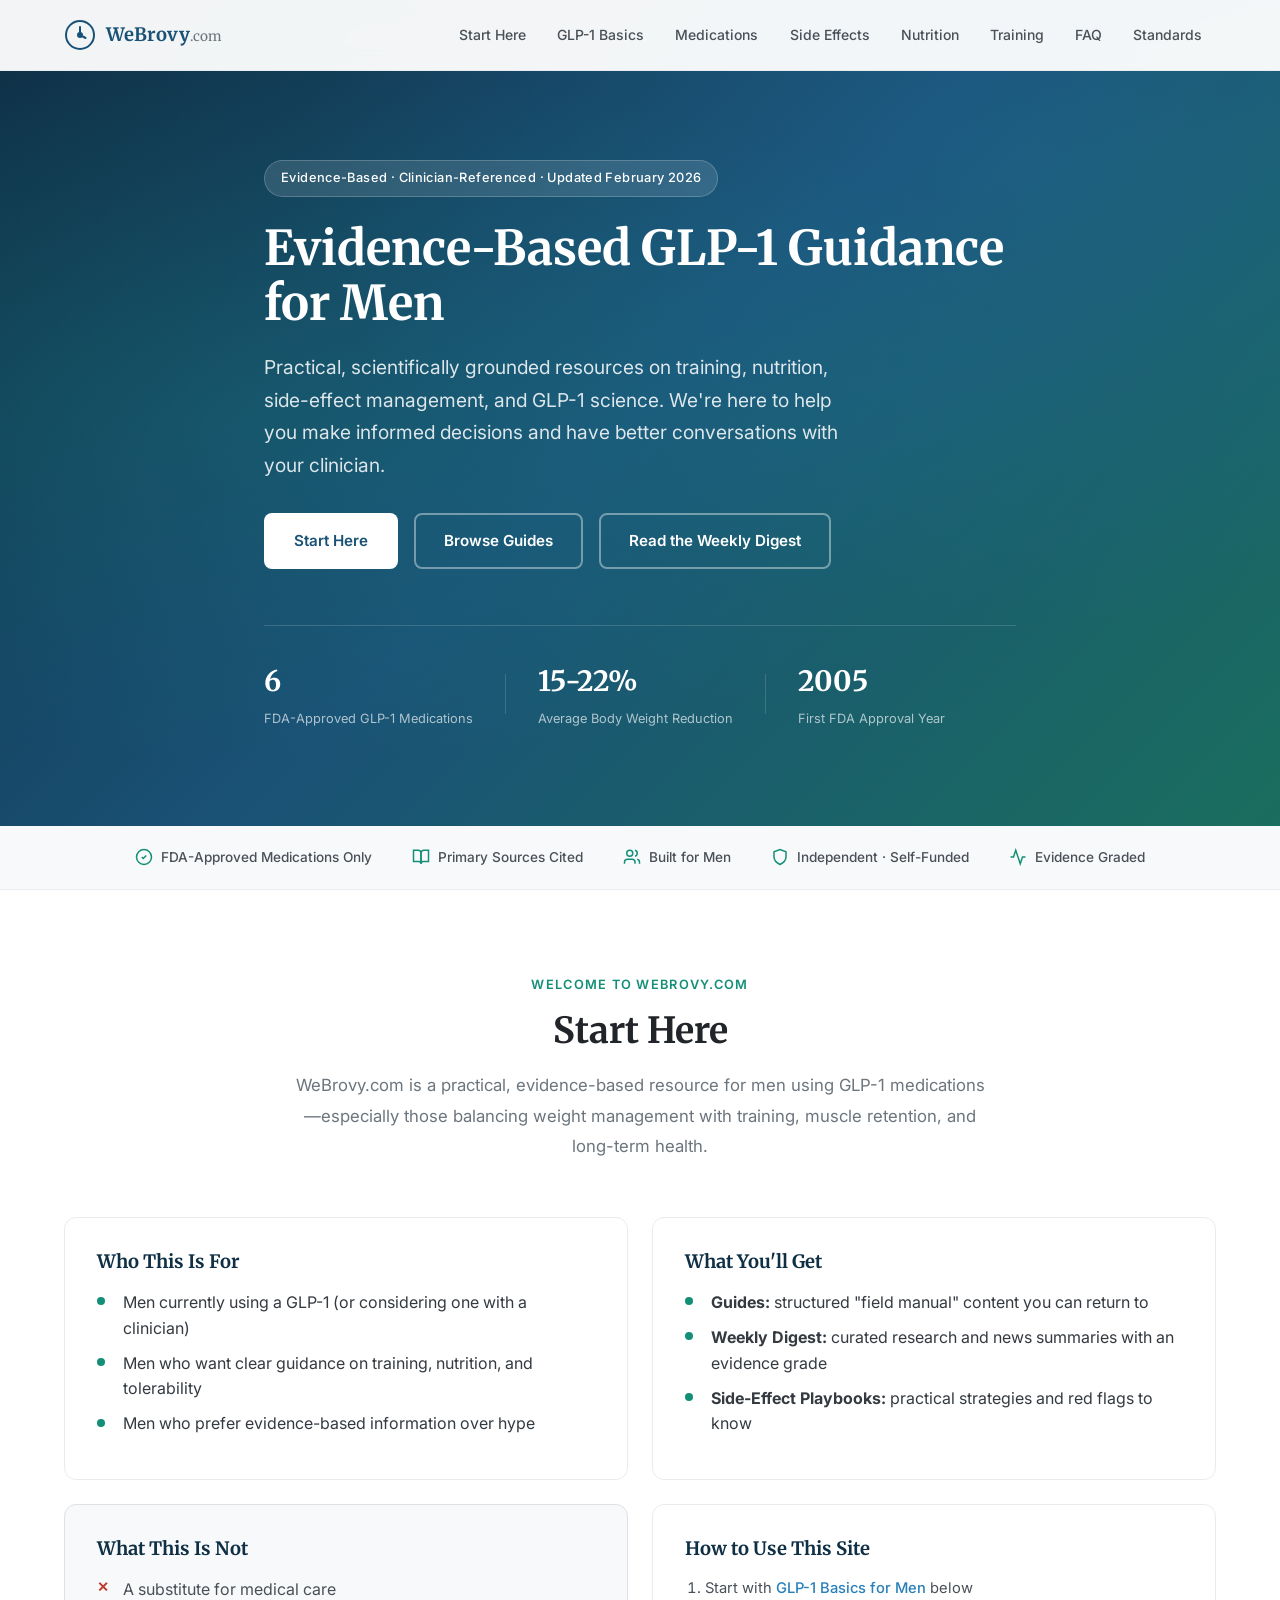
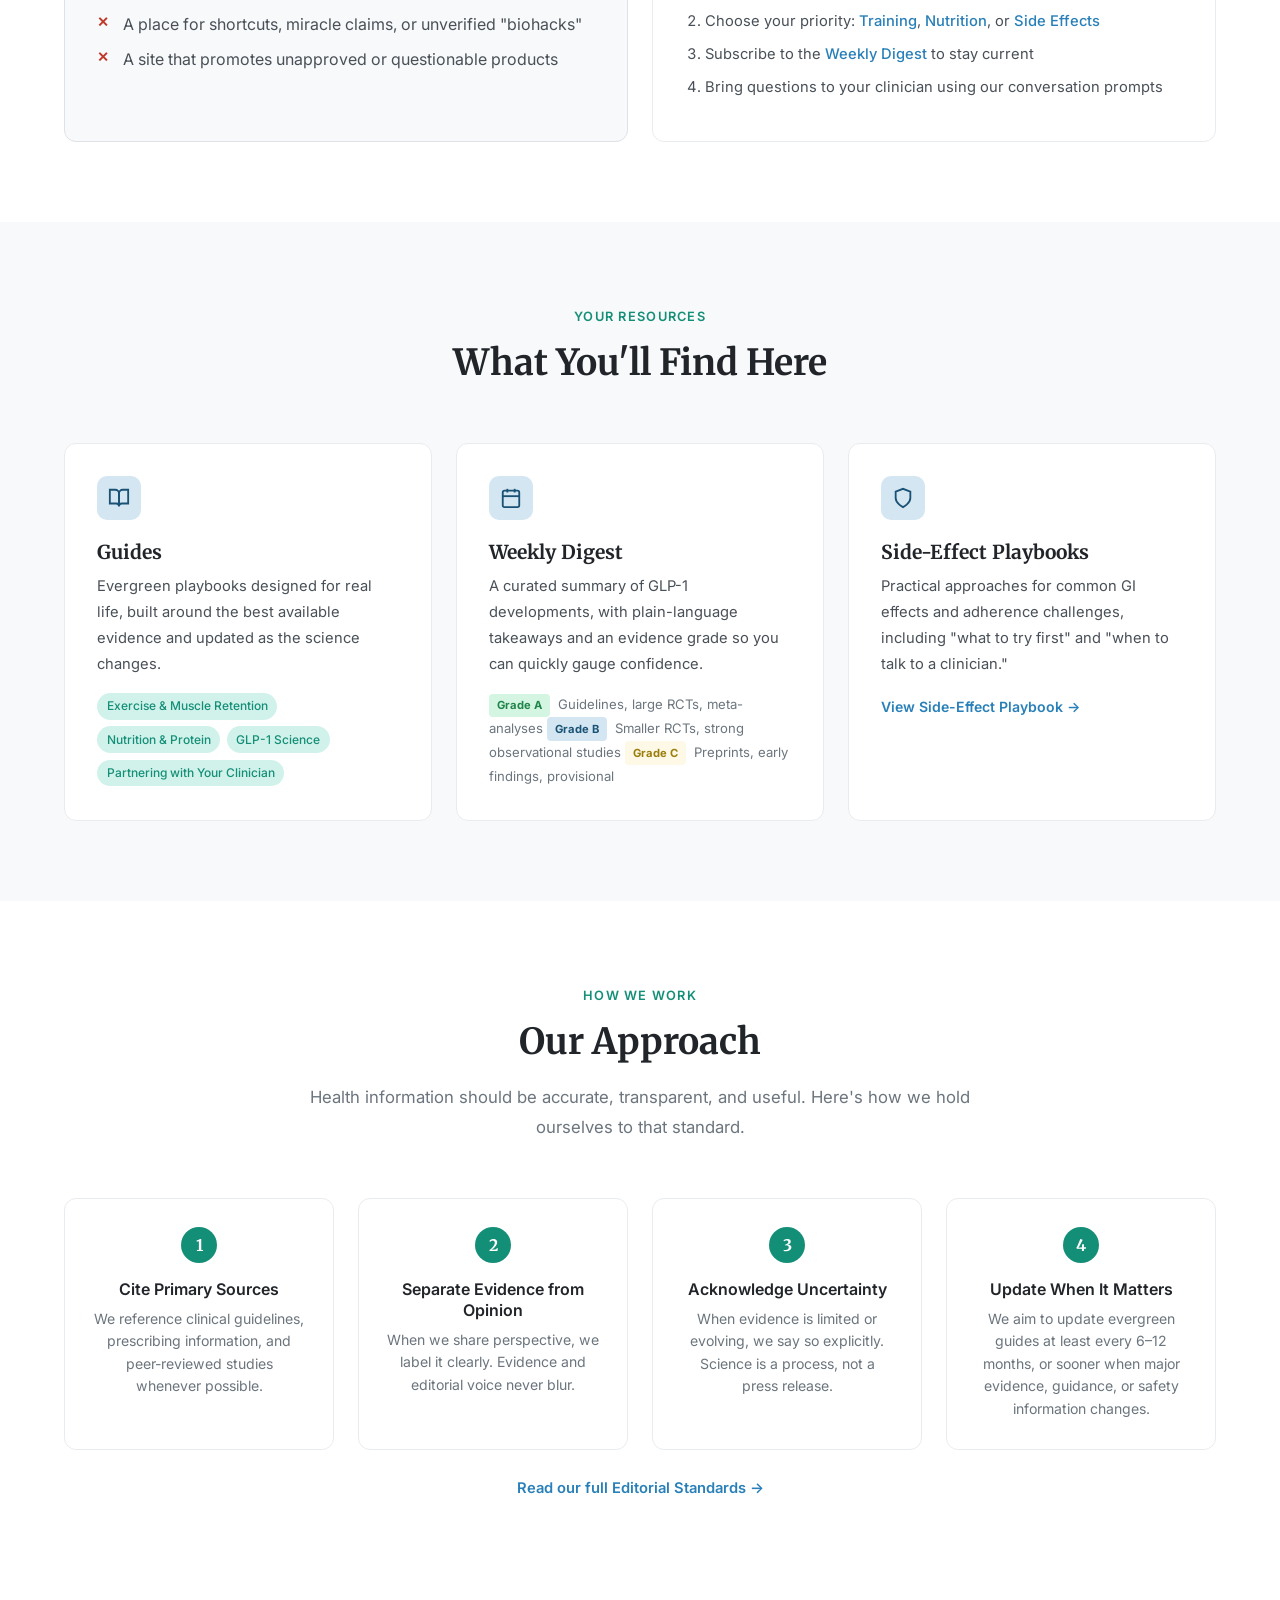
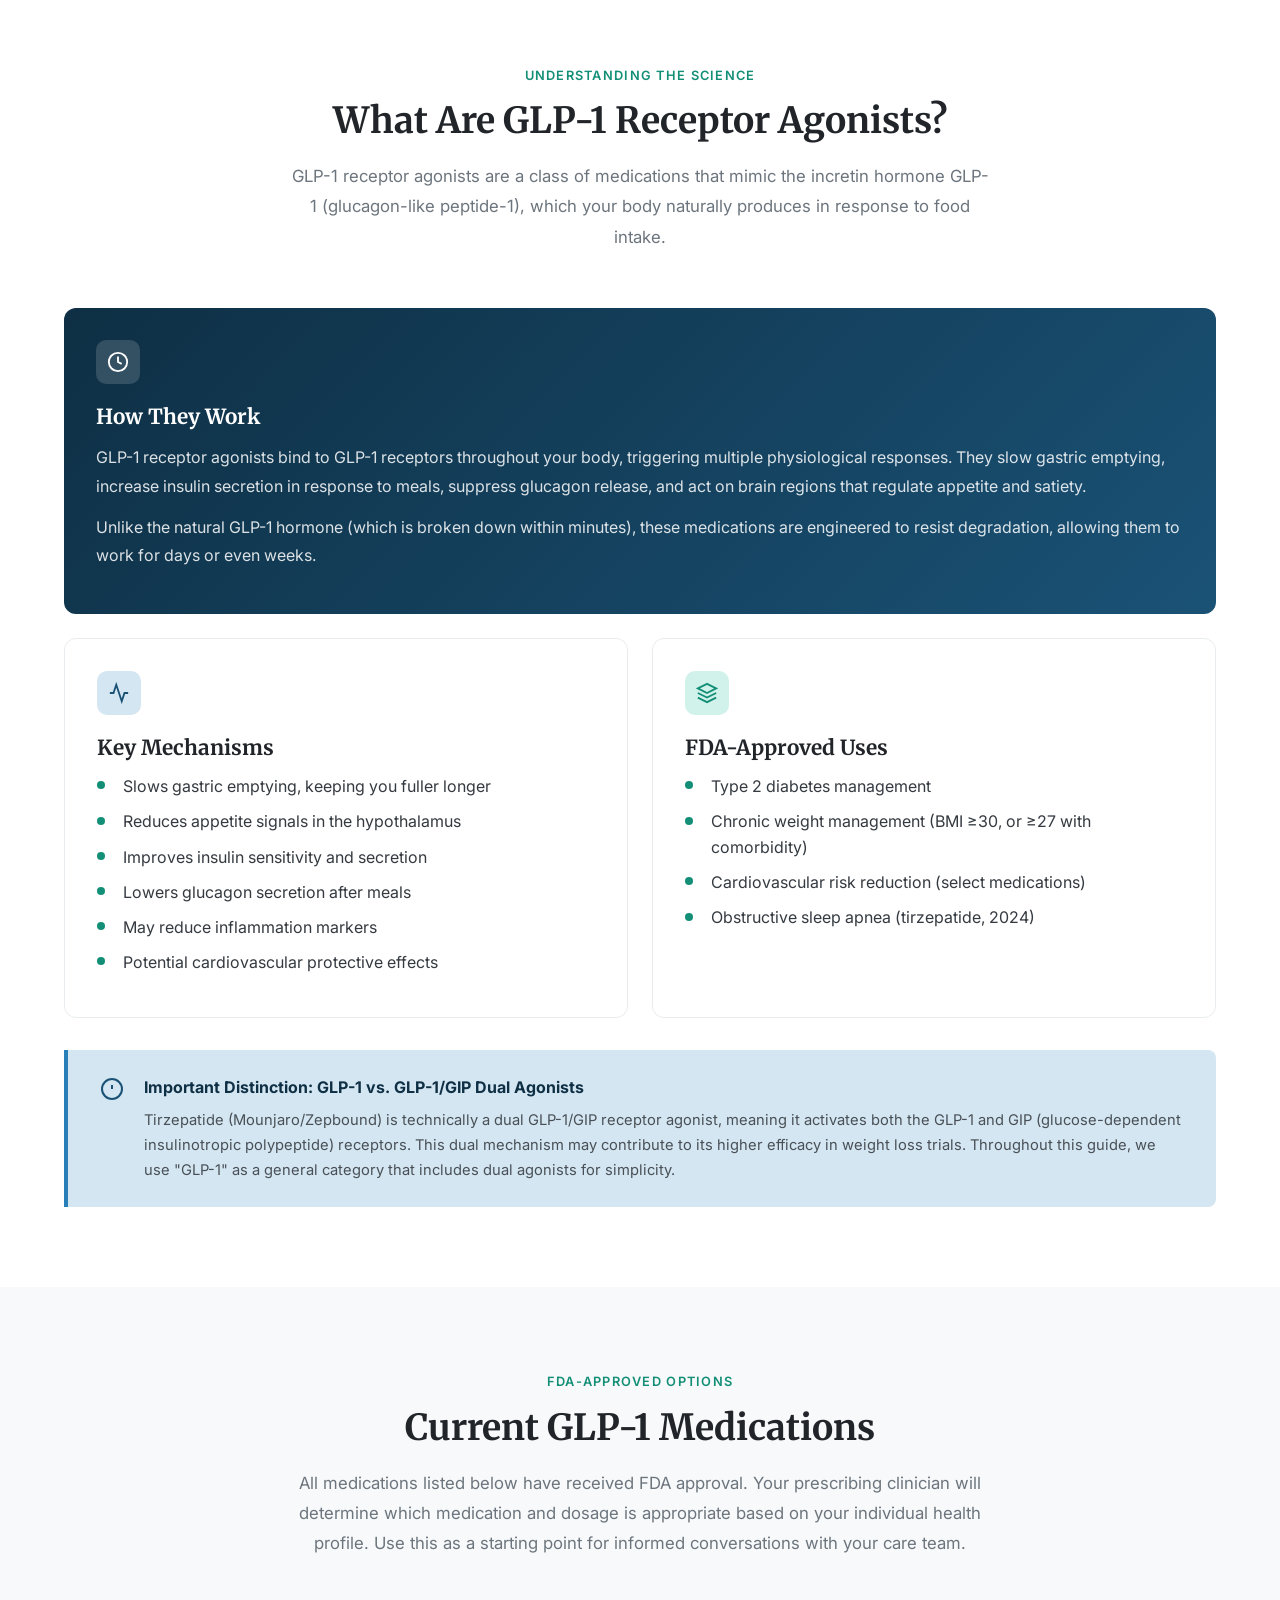
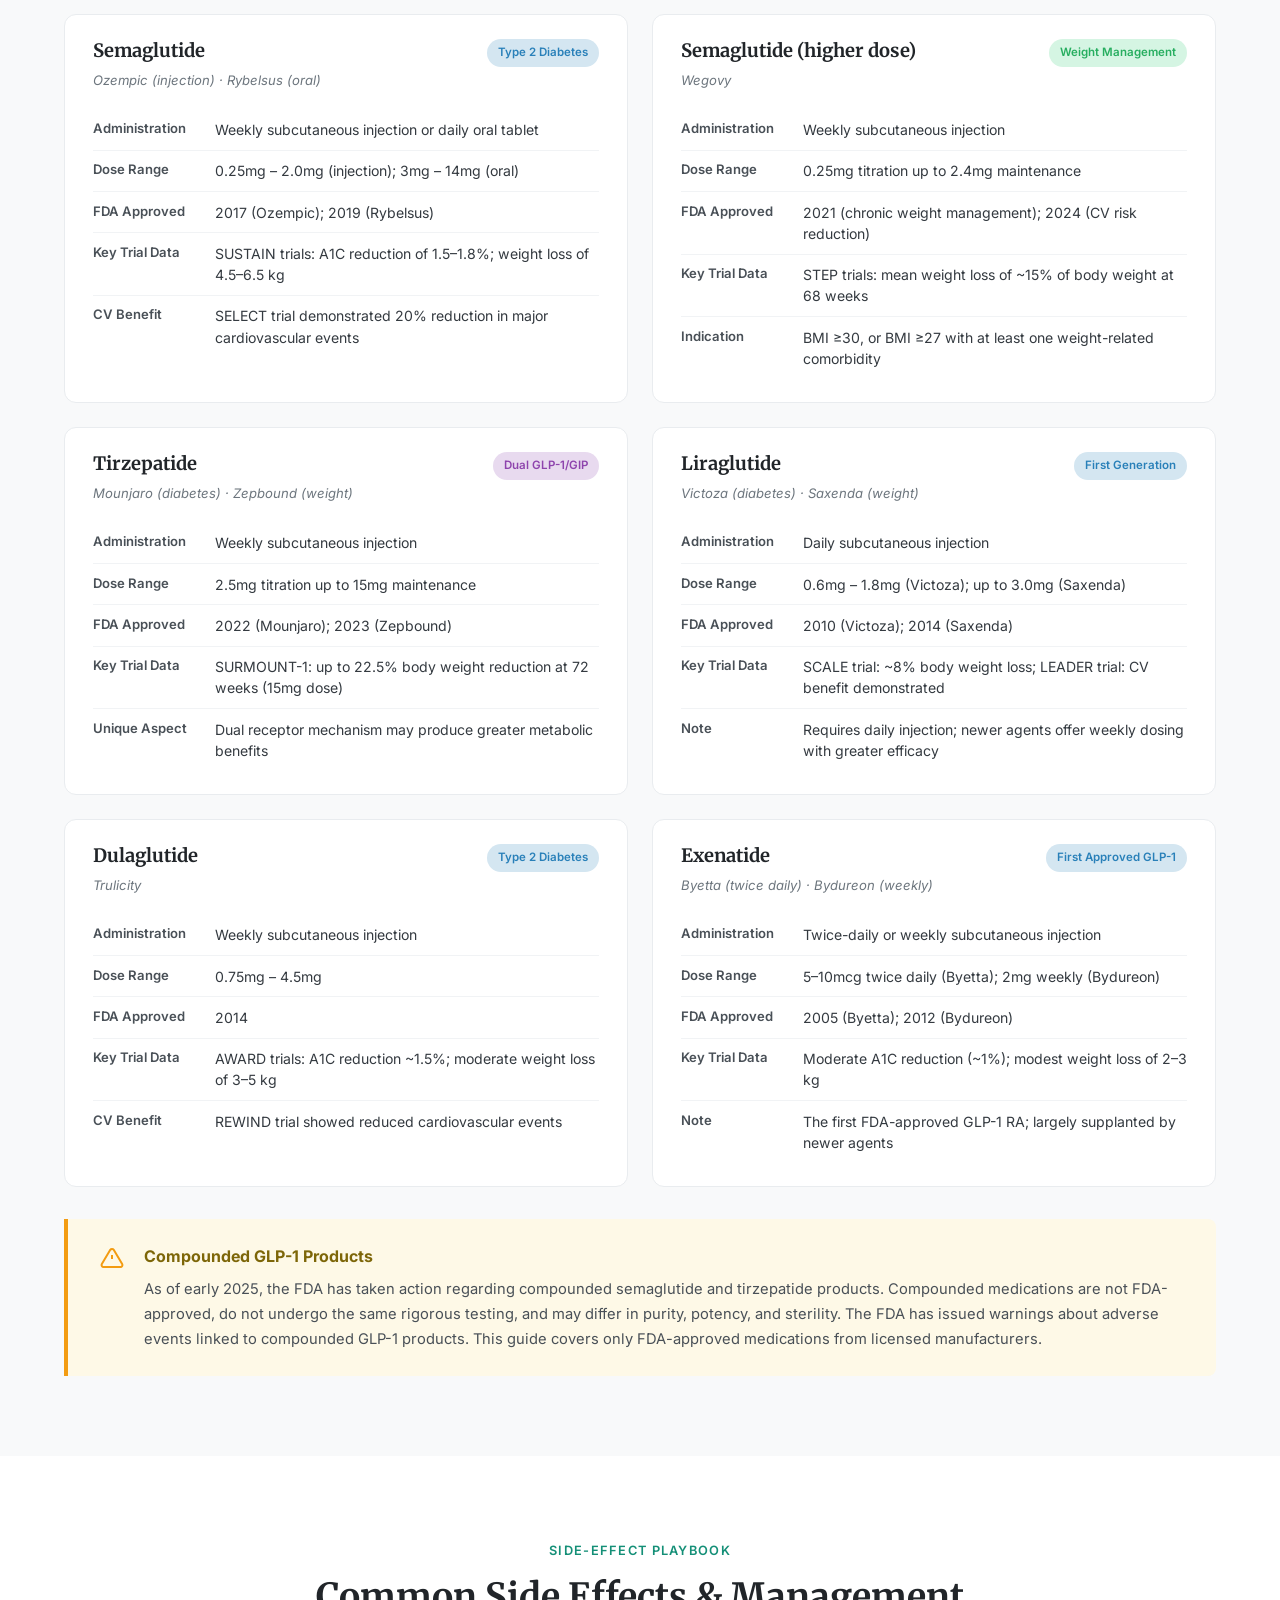
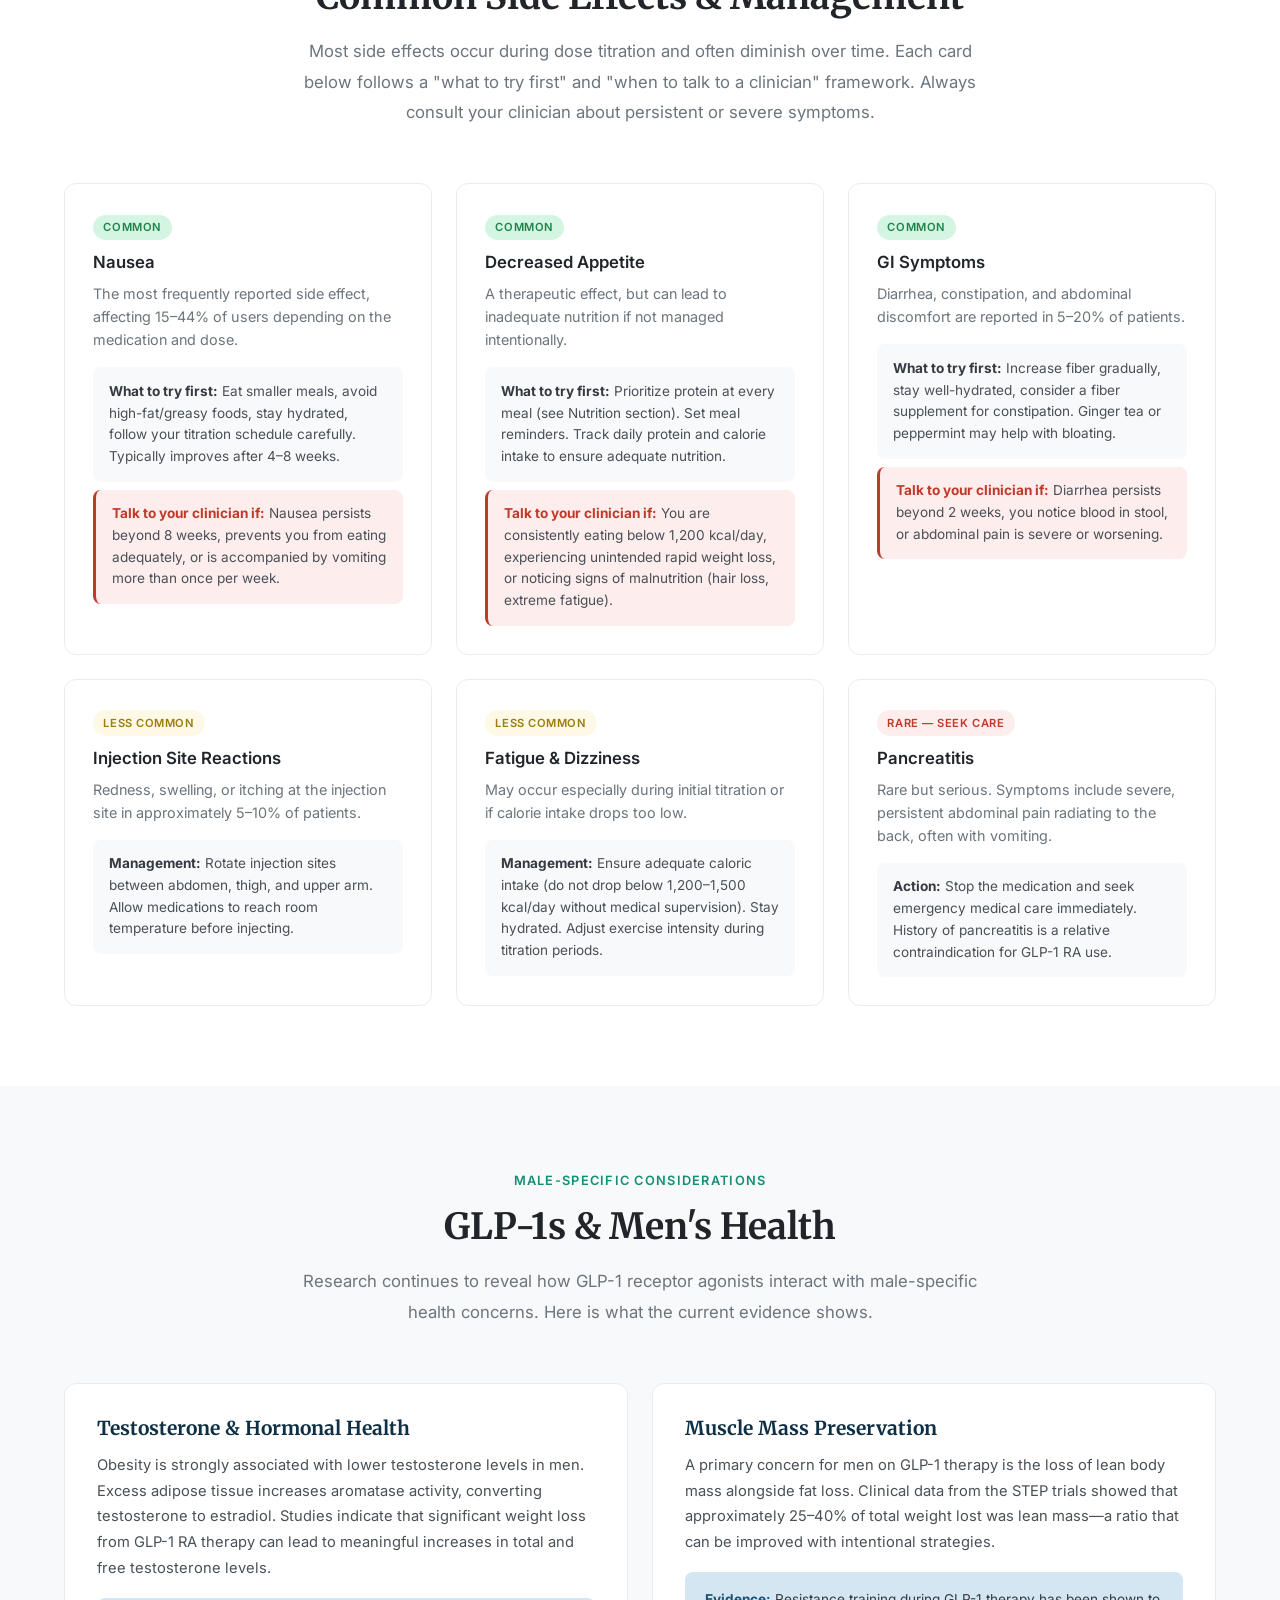
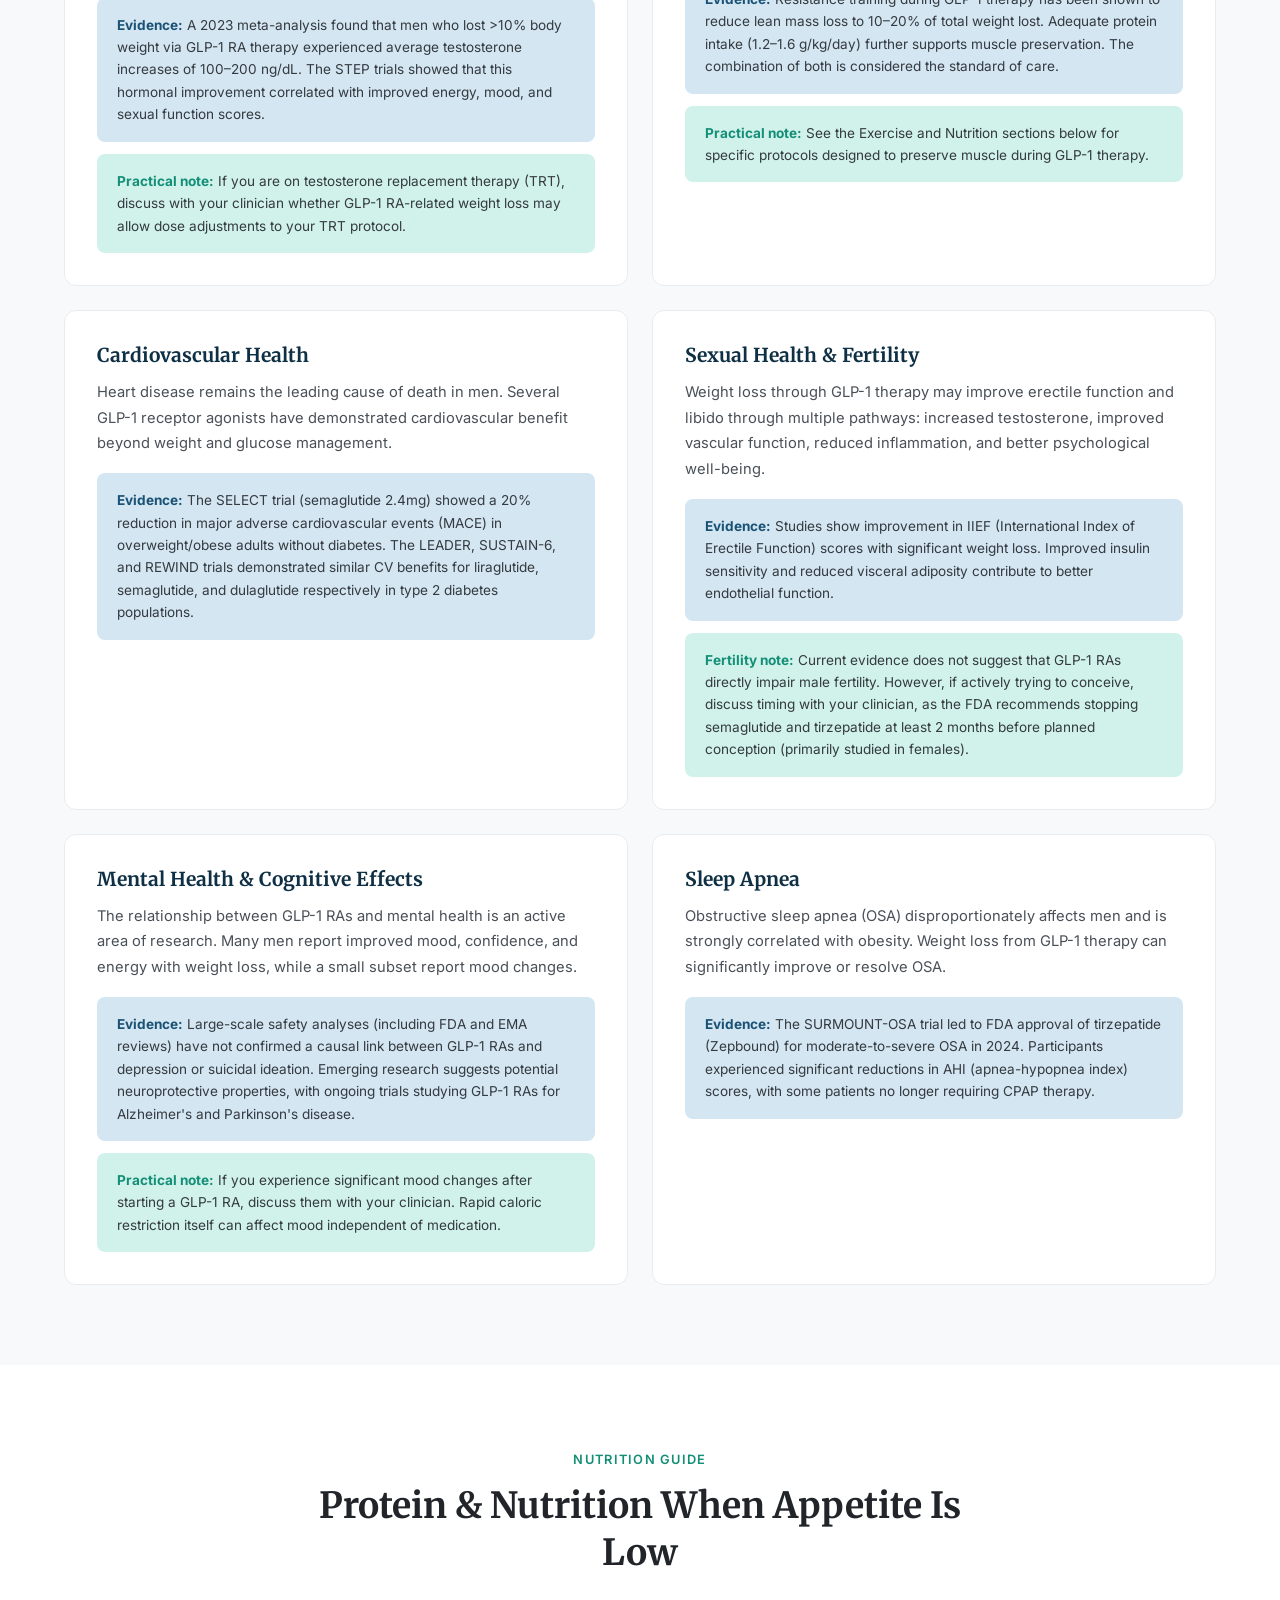
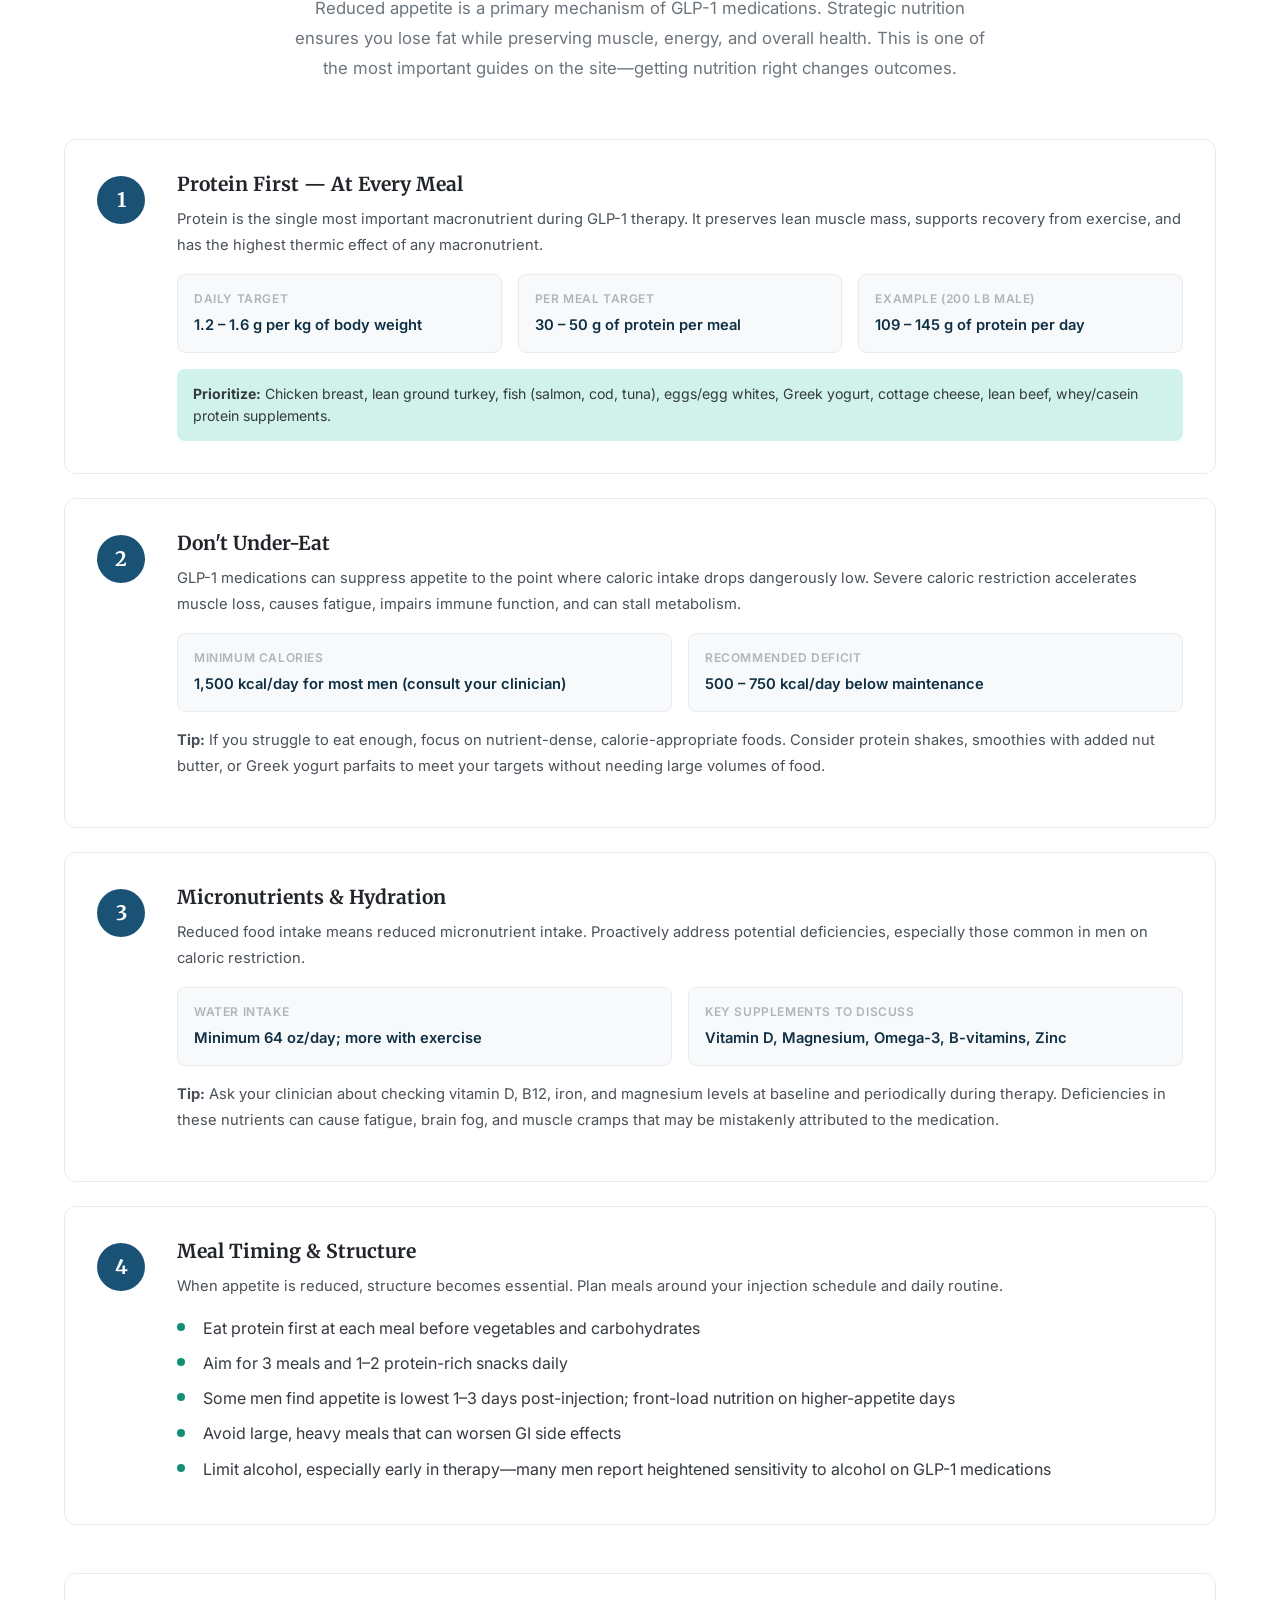
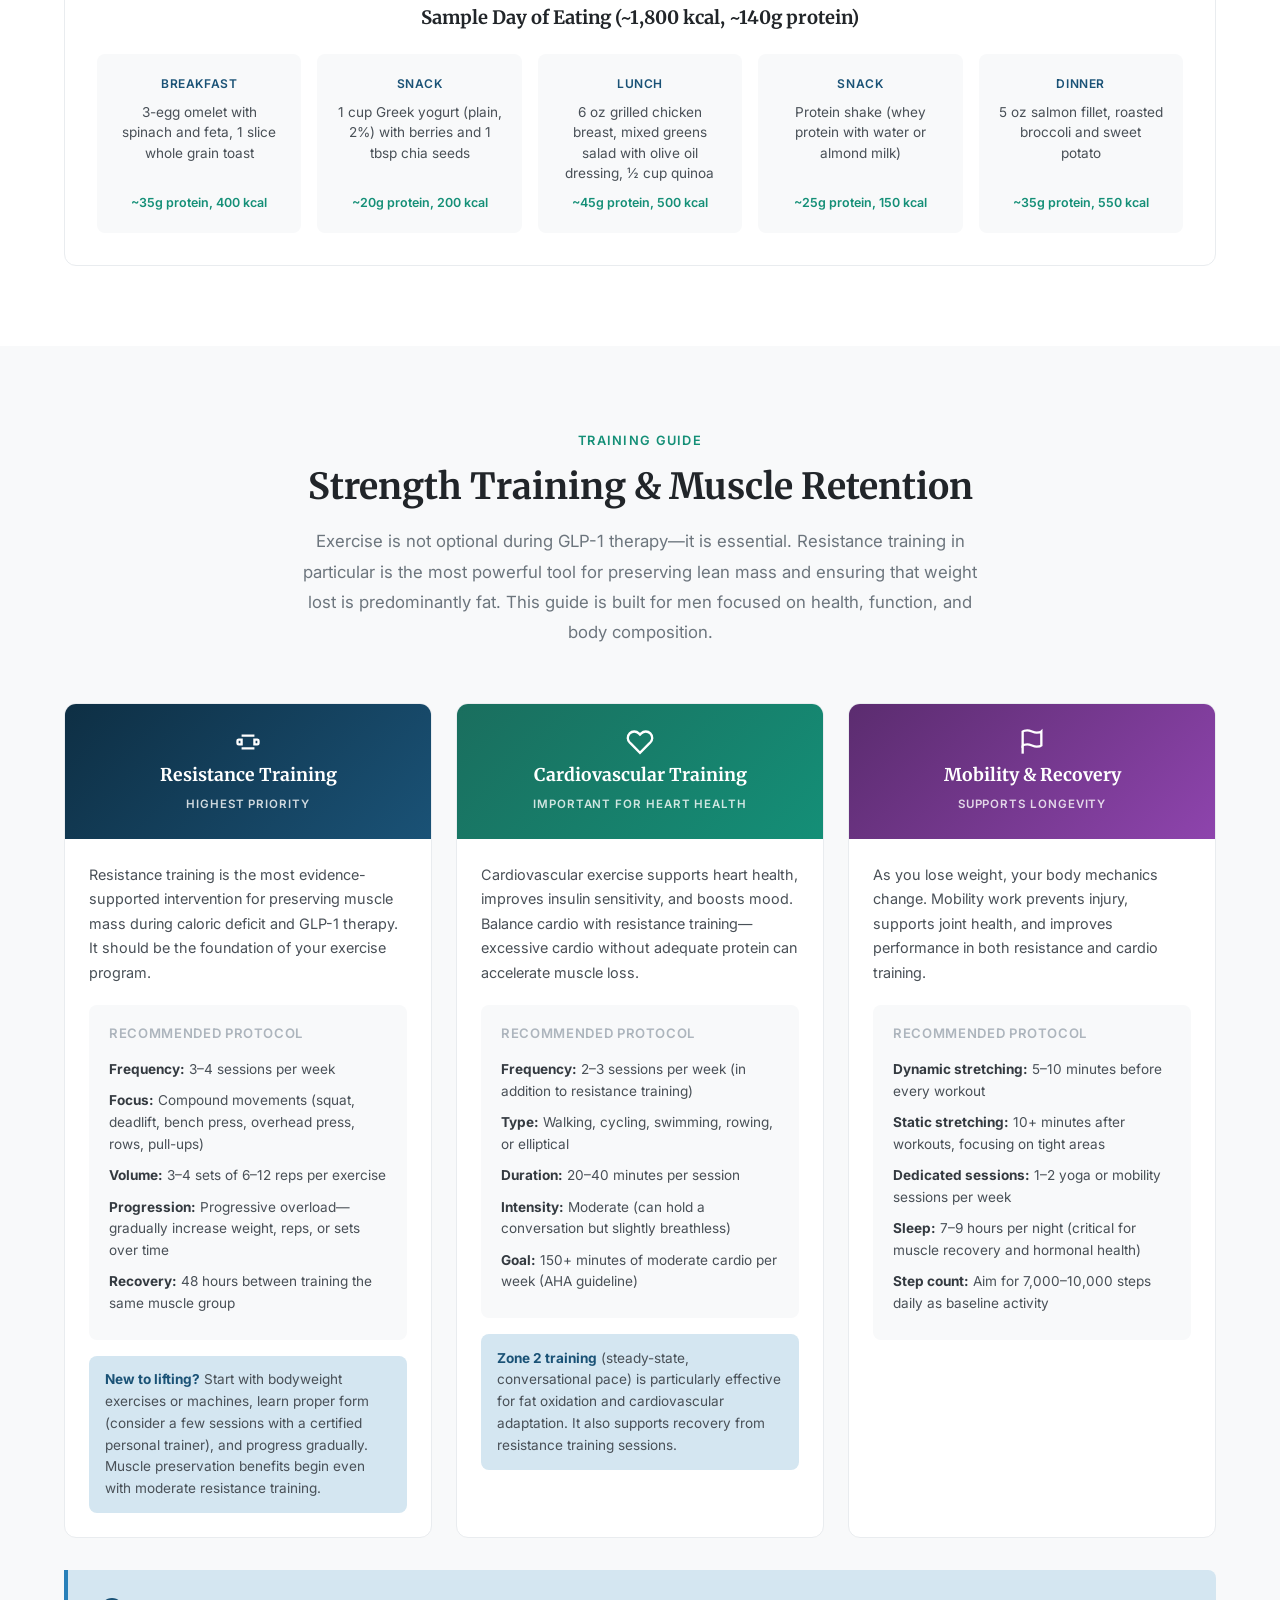
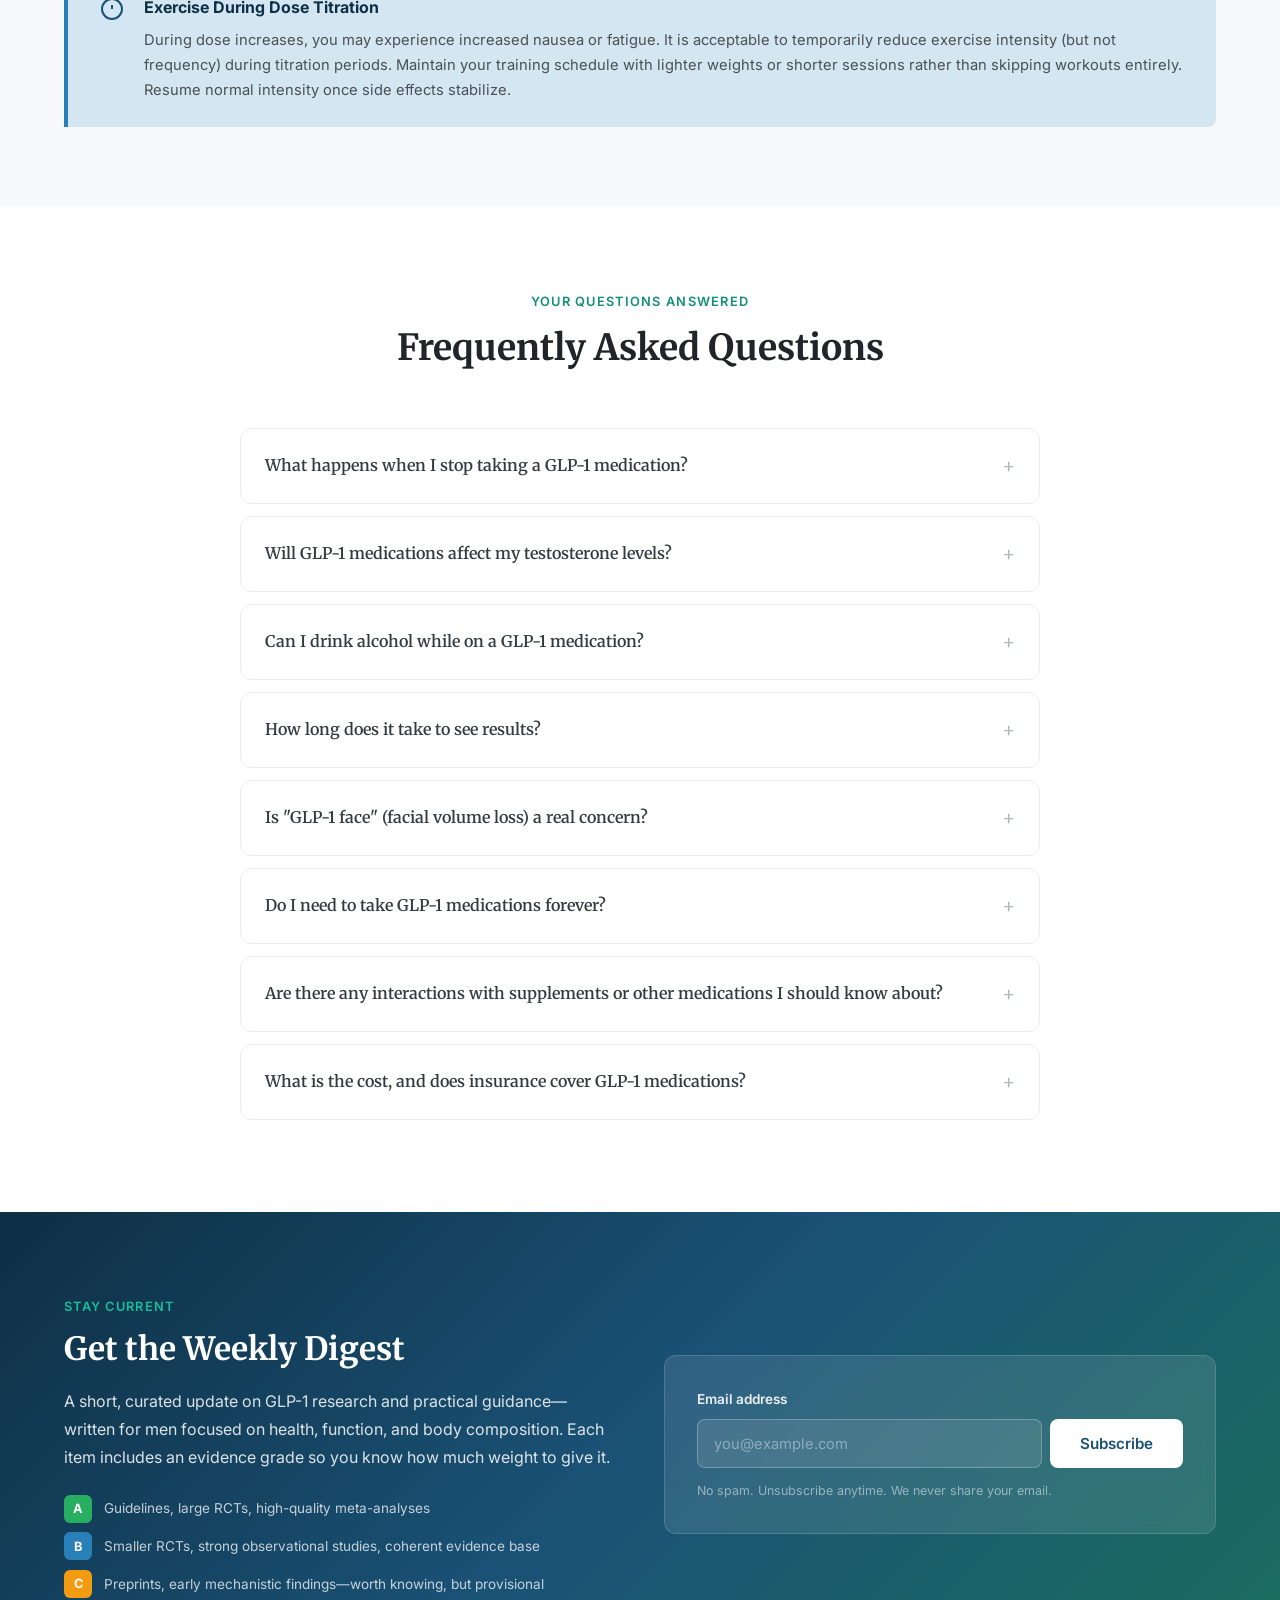
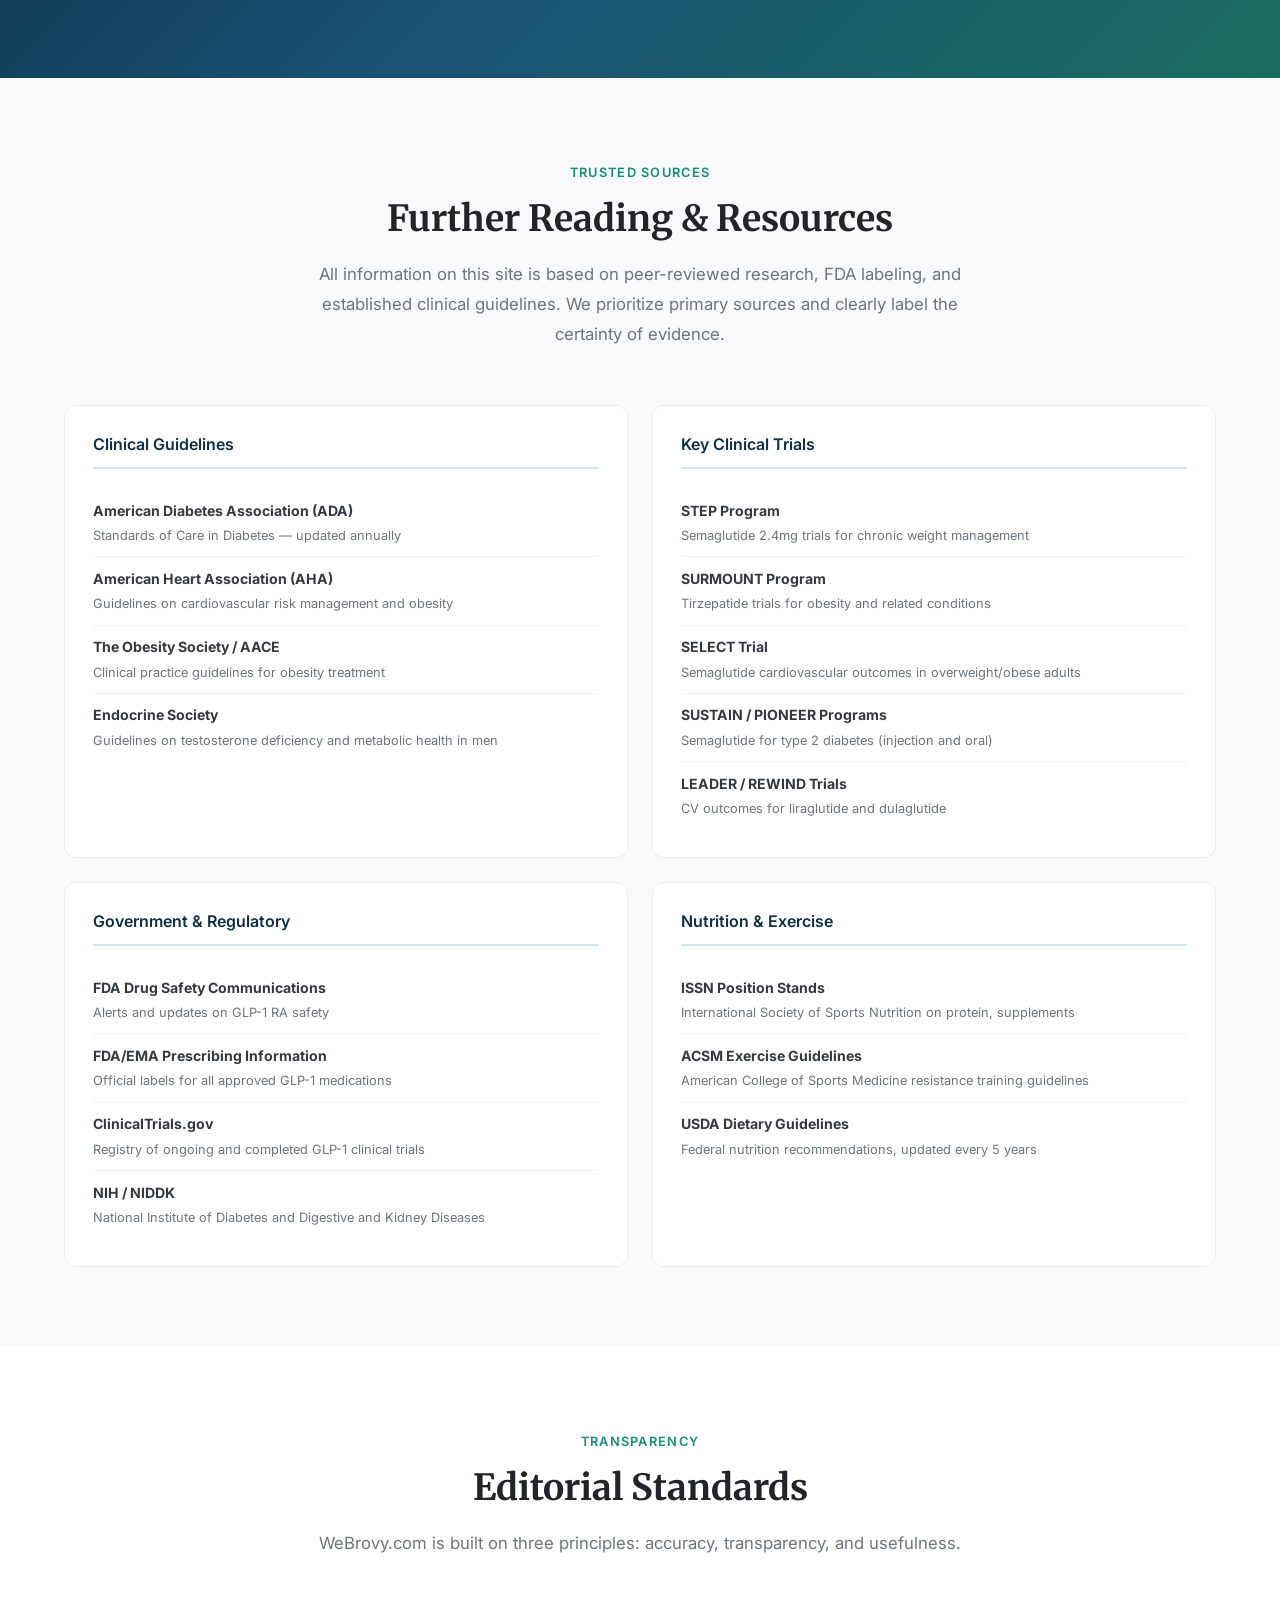
==== index.html @ dc590589 "Initial commit: WeBrovy.com — GLP-1 guidance site for men Evidence-based single-page site covering G" ====
<!DOCTYPE html>
<html lang="en">
<head>
  <meta charset="UTF-8">
  <meta name="viewport" content="width=device-width, initial-scale=1.0">
  <title>WeBrovy.com | Evidence-Based GLP-1 Guidance for Men</title>
  <meta name="description" content="Evidence-based guidance for men using GLP-1 medications for weight management. Practical, scientifically grounded resources on training, nutrition, side-effect management, and GLP-1 science.">
  <link rel="preconnect" href="https://fonts.googleapis.com">
  <link rel="preconnect" href="https://fonts.gstatic.com" crossorigin>
  <link href="https://fonts.googleapis.com/css2?family=Inter:wght@300;400;500;600;700&family=Merriweather:wght@400;700&display=swap" rel="stylesheet">
  <link rel="stylesheet" href="styles.css">
</head>
<body>

  <!-- Navigation -->
  <nav class="nav" id="nav">
    <div class="nav-container">
      <a href="#" class="nav-logo">
        <svg class="logo-icon" viewBox="0 0 32 32" fill="none" xmlns="http://www.w3.org/2000/svg">
          <circle cx="16" cy="16" r="14" stroke="currentColor" stroke-width="2"/>
          <path d="M16 8v8l5.5 3" stroke="currentColor" stroke-width="2" stroke-linecap="round"/>
          <circle cx="16" cy="16" r="3" fill="currentColor"/>
        </svg>
        <span>WeBrovy<small>.com</small></span>
      </a>
      <button class="nav-toggle" id="navToggle" aria-label="Toggle navigation">
        <span></span><span></span><span></span>
      </button>
      <ul class="nav-links" id="navLinks">
        <li><a href="#start-here">Start Here</a></li>
        <li><a href="#what-are-glp1s">GLP-1 Basics</a></li>
        <li><a href="#medications">Medications</a></li>
        <li><a href="#side-effects">Side Effects</a></li>
        <li><a href="#nutrition">Nutrition</a></li>
        <li><a href="#exercise">Training</a></li>
        <li><a href="#faq">FAQ</a></li>
        <li><a href="#editorial-standards">Standards</a></li>
      </ul>
    </div>
  </nav>

  <!-- Hero Section -->
  <header class="hero">
    <div class="hero-bg"></div>
    <div class="container hero-content">
      <div class="hero-badge">Evidence-Based &middot; Clinician-Referenced &middot; Updated February 2026</div>
      <h1>Evidence-Based GLP-1 Guidance for Men</h1>
      <p class="hero-subtitle">Practical, scientifically grounded resources on training, nutrition, side-effect management, and GLP-1 science. We're here to help you make informed decisions and have better conversations with your clinician.</p>
      <div class="hero-actions">
        <a href="#start-here" class="btn btn-primary">Start Here</a>
        <a href="#what-you-will-find" class="btn btn-outline">Browse Guides</a>
        <a href="#weekly-digest" class="btn btn-outline">Read the Weekly Digest</a>
      </div>
      <div class="hero-stats">
        <div class="stat">
          <span class="stat-number">6</span>
          <span class="stat-label">FDA-Approved GLP-1 Medications</span>
        </div>
        <div class="stat-divider"></div>
        <div class="stat">
          <span class="stat-number">15-22%</span>
          <span class="stat-label">Average Body Weight Reduction</span>
        </div>
        <div class="stat-divider"></div>
        <div class="stat">
          <span class="stat-number">2005</span>
          <span class="stat-label">First FDA Approval Year</span>
        </div>
      </div>
    </div>
  </header>

  <!-- Trust Bar -->
  <section class="trust-bar">
    <div class="container">
      <div class="trust-items">
        <div class="trust-item">
          <svg viewBox="0 0 24 24" fill="none" stroke="currentColor" stroke-width="2"><path d="M9 12l2 2 4-4"/><path d="M12 2a10 10 0 1 0 0 20 10 10 0 0 0 0-20z"/></svg>
          <span>FDA-Approved Medications Only</span>
        </div>
        <div class="trust-item">
          <svg viewBox="0 0 24 24" fill="none" stroke="currentColor" stroke-width="2"><path d="M2 3h6a4 4 0 0 1 4 4v14a3 3 0 0 0-3-3H2z"/><path d="M22 3h-6a4 4 0 0 0-4 4v14a3 3 0 0 1 3-3h7z"/></svg>
          <span>Primary Sources Cited</span>
        </div>
        <div class="trust-item">
          <svg viewBox="0 0 24 24" fill="none" stroke="currentColor" stroke-width="2"><path d="M16 21v-2a4 4 0 0 0-4-4H6a4 4 0 0 0-4 4v2"/><circle cx="9" cy="7" r="4"/><path d="M22 21v-2a4 4 0 0 0-3-3.87"/><path d="M16 3.13a4 4 0 0 1 0 7.75"/></svg>
          <span>Built for Men</span>
        </div>
        <div class="trust-item">
          <svg viewBox="0 0 24 24" fill="none" stroke="currentColor" stroke-width="2"><path d="M12 22s8-4 8-10V5l-8-3-8 3v7c0 6 8 10 8 10z"/></svg>
          <span>Independent &middot; Self-Funded</span>
        </div>
        <div class="trust-item">
          <svg viewBox="0 0 24 24" fill="none" stroke="currentColor" stroke-width="2"><path d="M22 12h-4l-3 9L9 3l-3 9H2"/></svg>
          <span>Evidence Graded</span>
        </div>
      </div>
    </div>
  </section>

  <!-- Start Here -->
  <section class="section" id="start-here">
    <div class="container">
      <div class="section-header">
        <span class="section-label">Welcome to WeBrovy.com</span>
        <h2>Start Here</h2>
        <p class="section-intro">WeBrovy.com is a practical, evidence-based resource for men using GLP-1 medications&mdash;especially those balancing weight management with training, muscle retention, and long-term health.</p>
      </div>

      <div class="start-here-grid">
        <div class="sh-card">
          <h3>Who This Is For</h3>
          <ul class="check-list">
            <li>Men currently using a GLP-1 (or considering one with a clinician)</li>
            <li>Men who want clear guidance on training, nutrition, and tolerability</li>
            <li>Men who prefer evidence-based information over hype</li>
          </ul>
        </div>
        <div class="sh-card">
          <h3>What You'll Get</h3>
          <ul class="check-list">
            <li><strong>Guides:</strong> structured "field manual" content you can return to</li>
            <li><strong>Weekly Digest:</strong> curated research and news summaries with an evidence grade</li>
            <li><strong>Side-Effect Playbooks:</strong> practical strategies and red flags to know</li>
          </ul>
        </div>
        <div class="sh-card sh-card-not">
          <h3>What This Is Not</h3>
          <ul class="check-list-x">
            <li>A substitute for medical care</li>
            <li>A place for shortcuts, miracle claims, or unverified "biohacks"</li>
            <li>A site that promotes unapproved or questionable products</li>
          </ul>
        </div>
        <div class="sh-card">
          <h3>How to Use This Site</h3>
          <ol class="numbered-list">
            <li>Start with <a href="#what-are-glp1s">GLP-1 Basics for Men</a> below</li>
            <li>Choose your priority: <a href="#exercise">Training</a>, <a href="#nutrition">Nutrition</a>, or <a href="#side-effects">Side Effects</a></li>
            <li>Subscribe to the <a href="#weekly-digest">Weekly Digest</a> to stay current</li>
            <li>Bring questions to your clinician using our conversation prompts</li>
          </ol>
        </div>
      </div>
    </div>
  </section>

  <!-- What You'll Find Here -->
  <section class="section section-alt" id="what-you-will-find">
    <div class="container">
      <div class="section-header">
        <span class="section-label">Your Resources</span>
        <h2>What You'll Find Here</h2>
      </div>

      <div class="find-here-grid">
        <div class="fh-card">
          <div class="fh-icon">
            <svg viewBox="0 0 24 24" fill="none" stroke="currentColor" stroke-width="2"><path d="M2 3h6a4 4 0 0 1 4 4v14a3 3 0 0 0-3-3H2z"/><path d="M22 3h-6a4 4 0 0 0-4 4v14a3 3 0 0 1 3-3h7z"/></svg>
          </div>
          <h3>Guides</h3>
          <p>Evergreen playbooks designed for real life, built around the best available evidence and updated as the science changes.</p>
          <div class="fh-topics">
            <span class="fh-topic">Exercise &amp; Muscle Retention</span>
            <span class="fh-topic">Nutrition &amp; Protein</span>
            <span class="fh-topic">GLP-1 Science</span>
            <span class="fh-topic">Partnering with Your Clinician</span>
          </div>
        </div>

        <div class="fh-card">
          <div class="fh-icon">
            <svg viewBox="0 0 24 24" fill="none" stroke="currentColor" stroke-width="2"><rect x="3" y="4" width="18" height="18" rx="2" ry="2"/><line x1="16" y1="2" x2="16" y2="6"/><line x1="8" y1="2" x2="8" y2="6"/><line x1="3" y1="10" x2="21" y2="10"/></svg>
          </div>
          <h3>Weekly Digest</h3>
          <p>A curated summary of GLP-1 developments, with plain-language takeaways and an evidence grade so you can quickly gauge confidence.</p>
          <div class="evidence-grades-mini">
            <span class="eg-mini a">Grade A</span> Guidelines, large RCTs, meta-analyses
            <span class="eg-mini b">Grade B</span> Smaller RCTs, strong observational studies
            <span class="eg-mini c">Grade C</span> Preprints, early findings, provisional
          </div>
        </div>

        <div class="fh-card">
          <div class="fh-icon">
            <svg viewBox="0 0 24 24" fill="none" stroke="currentColor" stroke-width="2"><path d="M12 22s8-4 8-10V5l-8-3-8 3v7c0 6 8 10 8 10z"/></svg>
          </div>
          <h3>Side-Effect Playbooks</h3>
          <p>Practical approaches for common GI effects and adherence challenges, including "what to try first" and "when to talk to a clinician."</p>
          <a href="#side-effects" class="fh-link">View Side-Effect Playbook &rarr;</a>
        </div>
      </div>
    </div>
  </section>

  <!-- Our Approach -->
  <section class="section" id="our-approach">
    <div class="container">
      <div class="section-header">
        <span class="section-label">How We Work</span>
        <h2>Our Approach</h2>
        <p class="section-intro">Health information should be accurate, transparent, and useful. Here's how we hold ourselves to that standard.</p>
      </div>

      <div class="approach-grid">
        <div class="approach-card">
          <div class="approach-number">1</div>
          <h4>Cite Primary Sources</h4>
          <p>We reference clinical guidelines, prescribing information, and peer-reviewed studies whenever possible.</p>
        </div>
        <div class="approach-card">
          <div class="approach-number">2</div>
          <h4>Separate Evidence from Opinion</h4>
          <p>When we share perspective, we label it clearly. Evidence and editorial voice never blur.</p>
        </div>
        <div class="approach-card">
          <div class="approach-number">3</div>
          <h4>Acknowledge Uncertainty</h4>
          <p>When evidence is limited or evolving, we say so explicitly. Science is a process, not a press release.</p>
        </div>
        <div class="approach-card">
          <div class="approach-number">4</div>
          <h4>Update When It Matters</h4>
          <p>We aim to update evergreen guides at least every 6&ndash;12 months, or sooner when major evidence, guidance, or safety information changes.</p>
        </div>
      </div>

      <div class="approach-cta">
        <a href="#editorial-standards" class="btn-text">Read our full Editorial Standards &rarr;</a>
      </div>
    </div>
  </section>

  <!-- What Are GLP-1s -->
  <section class="section" id="what-are-glp1s">
    <div class="container">
      <div class="section-header">
        <span class="section-label">Understanding the Science</span>
        <h2>What Are GLP-1 Receptor Agonists?</h2>
        <p class="section-intro">GLP-1 receptor agonists are a class of medications that mimic the incretin hormone GLP-1 (glucagon-like peptide-1), which your body naturally produces in response to food intake.</p>
      </div>

      <div class="info-grid">
        <div class="info-card featured">
          <div class="info-card-icon">
            <svg viewBox="0 0 24 24" fill="none" stroke="currentColor" stroke-width="2"><circle cx="12" cy="12" r="10"/><path d="M12 6v6l4 2"/></svg>
          </div>
          <h3>How They Work</h3>
          <p>GLP-1 receptor agonists bind to GLP-1 receptors throughout your body, triggering multiple physiological responses. They slow gastric emptying, increase insulin secretion in response to meals, suppress glucagon release, and act on brain regions that regulate appetite and satiety.</p>
          <p>Unlike the natural GLP-1 hormone (which is broken down within minutes), these medications are engineered to resist degradation, allowing them to work for days or even weeks.</p>
        </div>

        <div class="info-card">
          <div class="info-card-icon blue">
            <svg viewBox="0 0 24 24" fill="none" stroke="currentColor" stroke-width="2"><path d="M22 12h-4l-3 9L9 3l-3 9H2"/></svg>
          </div>
          <h3>Key Mechanisms</h3>
          <ul class="check-list">
            <li>Slows gastric emptying, keeping you fuller longer</li>
            <li>Reduces appetite signals in the hypothalamus</li>
            <li>Improves insulin sensitivity and secretion</li>
            <li>Lowers glucagon secretion after meals</li>
            <li>May reduce inflammation markers</li>
            <li>Potential cardiovascular protective effects</li>
          </ul>
        </div>

        <div class="info-card">
          <div class="info-card-icon green">
            <svg viewBox="0 0 24 24" fill="none" stroke="currentColor" stroke-width="2"><path d="M12 2L2 7l10 5 10-5-10-5z"/><path d="M2 17l10 5 10-5"/><path d="M2 12l10 5 10-5"/></svg>
          </div>
          <h3>FDA-Approved Uses</h3>
          <ul class="check-list">
            <li>Type 2 diabetes management</li>
            <li>Chronic weight management (BMI &ge;30, or &ge;27 with comorbidity)</li>
            <li>Cardiovascular risk reduction (select medications)</li>
            <li>Obstructive sleep apnea (tirzepatide, 2024)</li>
          </ul>
        </div>
      </div>

      <div class="callout">
        <div class="callout-icon">
          <svg viewBox="0 0 24 24" fill="none" stroke="currentColor" stroke-width="2"><circle cx="12" cy="12" r="10"/><line x1="12" y1="8" x2="12" y2="12"/><line x1="12" y1="16" x2="12.01" y2="16"/></svg>
        </div>
        <div>
          <strong>Important Distinction: GLP-1 vs. GLP-1/GIP Dual Agonists</strong>
          <p>Tirzepatide (Mounjaro/Zepbound) is technically a dual GLP-1/GIP receptor agonist, meaning it activates both the GLP-1 and GIP (glucose-dependent insulinotropic polypeptide) receptors. This dual mechanism may contribute to its higher efficacy in weight loss trials. Throughout this guide, we use "GLP-1" as a general category that includes dual agonists for simplicity.</p>
        </div>
      </div>
    </div>
  </section>

  <!-- Medications Section -->
  <section class="section section-alt" id="medications">
    <div class="container">
      <div class="section-header">
        <span class="section-label">FDA-Approved Options</span>
        <h2>Current GLP-1 Medications</h2>
        <p class="section-intro">All medications listed below have received FDA approval. Your prescribing clinician will determine which medication and dosage is appropriate based on your individual health profile. Use this as a starting point for informed conversations with your care team.</p>
      </div>

      <div class="med-grid">
        <!-- Semaglutide -->
        <div class="med-card">
          <div class="med-header">
            <div>
              <h3>Semaglutide</h3>
              <span class="med-brand">Ozempic (injection) &middot; Rybelsus (oral)</span>
            </div>
            <span class="med-badge diabetes">Type 2 Diabetes</span>
          </div>
          <div class="med-body">
            <div class="med-detail">
              <span class="med-detail-label">Administration</span>
              <span>Weekly subcutaneous injection or daily oral tablet</span>
            </div>
            <div class="med-detail">
              <span class="med-detail-label">Dose Range</span>
              <span>0.25mg &ndash; 2.0mg (injection); 3mg &ndash; 14mg (oral)</span>
            </div>
            <div class="med-detail">
              <span class="med-detail-label">FDA Approved</span>
              <span>2017 (Ozempic); 2019 (Rybelsus)</span>
            </div>
            <div class="med-detail">
              <span class="med-detail-label">Key Trial Data</span>
              <span>SUSTAIN trials: A1C reduction of 1.5&ndash;1.8%; weight loss of 4.5&ndash;6.5 kg</span>
            </div>
            <div class="med-detail">
              <span class="med-detail-label">CV Benefit</span>
              <span>SELECT trial demonstrated 20% reduction in major cardiovascular events</span>
            </div>
          </div>
        </div>

        <!-- Wegovy -->
        <div class="med-card">
          <div class="med-header">
            <div>
              <h3>Semaglutide (higher dose)</h3>
              <span class="med-brand">Wegovy</span>
            </div>
            <span class="med-badge weight">Weight Management</span>
          </div>
          <div class="med-body">
            <div class="med-detail">
              <span class="med-detail-label">Administration</span>
              <span>Weekly subcutaneous injection</span>
            </div>
            <div class="med-detail">
              <span class="med-detail-label">Dose Range</span>
              <span>0.25mg titration up to 2.4mg maintenance</span>
            </div>
            <div class="med-detail">
              <span class="med-detail-label">FDA Approved</span>
              <span>2021 (chronic weight management); 2024 (CV risk reduction)</span>
            </div>
            <div class="med-detail">
              <span class="med-detail-label">Key Trial Data</span>
              <span>STEP trials: mean weight loss of ~15% of body weight at 68 weeks</span>
            </div>
            <div class="med-detail">
              <span class="med-detail-label">Indication</span>
              <span>BMI &ge;30, or BMI &ge;27 with at least one weight-related comorbidity</span>
            </div>
          </div>
        </div>

        <!-- Tirzepatide -->
        <div class="med-card">
          <div class="med-header">
            <div>
              <h3>Tirzepatide</h3>
              <span class="med-brand">Mounjaro (diabetes) &middot; Zepbound (weight)</span>
            </div>
            <span class="med-badge dual">Dual GLP-1/GIP</span>
          </div>
          <div class="med-body">
            <div class="med-detail">
              <span class="med-detail-label">Administration</span>
              <span>Weekly subcutaneous injection</span>
            </div>
            <div class="med-detail">
              <span class="med-detail-label">Dose Range</span>
              <span>2.5mg titration up to 15mg maintenance</span>
            </div>
            <div class="med-detail">
              <span class="med-detail-label">FDA Approved</span>
              <span>2022 (Mounjaro); 2023 (Zepbound)</span>
            </div>
            <div class="med-detail">
              <span class="med-detail-label">Key Trial Data</span>
              <span>SURMOUNT-1: up to 22.5% body weight reduction at 72 weeks (15mg dose)</span>
            </div>
            <div class="med-detail">
              <span class="med-detail-label">Unique Aspect</span>
              <span>Dual receptor mechanism may produce greater metabolic benefits</span>
            </div>
          </div>
        </div>

        <!-- Liraglutide -->
        <div class="med-card">
          <div class="med-header">
            <div>
              <h3>Liraglutide</h3>
              <span class="med-brand">Victoza (diabetes) &middot; Saxenda (weight)</span>
            </div>
            <span class="med-badge diabetes">First Generation</span>
          </div>
          <div class="med-body">
            <div class="med-detail">
              <span class="med-detail-label">Administration</span>
              <span>Daily subcutaneous injection</span>
            </div>
            <div class="med-detail">
              <span class="med-detail-label">Dose Range</span>
              <span>0.6mg &ndash; 1.8mg (Victoza); up to 3.0mg (Saxenda)</span>
            </div>
            <div class="med-detail">
              <span class="med-detail-label">FDA Approved</span>
              <span>2010 (Victoza); 2014 (Saxenda)</span>
            </div>
            <div class="med-detail">
              <span class="med-detail-label">Key Trial Data</span>
              <span>SCALE trial: ~8% body weight loss; LEADER trial: CV benefit demonstrated</span>
            </div>
            <div class="med-detail">
              <span class="med-detail-label">Note</span>
              <span>Requires daily injection; newer agents offer weekly dosing with greater efficacy</span>
            </div>
          </div>
        </div>

        <!-- Dulaglutide -->
        <div class="med-card">
          <div class="med-header">
            <div>
              <h3>Dulaglutide</h3>
              <span class="med-brand">Trulicity</span>
            </div>
            <span class="med-badge diabetes">Type 2 Diabetes</span>
          </div>
          <div class="med-body">
            <div class="med-detail">
              <span class="med-detail-label">Administration</span>
              <span>Weekly subcutaneous injection</span>
            </div>
            <div class="med-detail">
              <span class="med-detail-label">Dose Range</span>
              <span>0.75mg &ndash; 4.5mg</span>
            </div>
            <div class="med-detail">
              <span class="med-detail-label">FDA Approved</span>
              <span>2014</span>
            </div>
            <div class="med-detail">
              <span class="med-detail-label">Key Trial Data</span>
              <span>AWARD trials: A1C reduction ~1.5%; moderate weight loss of 3&ndash;5 kg</span>
            </div>
            <div class="med-detail">
              <span class="med-detail-label">CV Benefit</span>
              <span>REWIND trial showed reduced cardiovascular events</span>
            </div>
          </div>
        </div>

        <!-- Exenatide -->
        <div class="med-card">
          <div class="med-header">
            <div>
              <h3>Exenatide</h3>
              <span class="med-brand">Byetta (twice daily) &middot; Bydureon (weekly)</span>
            </div>
            <span class="med-badge diabetes">First Approved GLP-1</span>
          </div>
          <div class="med-body">
            <div class="med-detail">
              <span class="med-detail-label">Administration</span>
              <span>Twice-daily or weekly subcutaneous injection</span>
            </div>
            <div class="med-detail">
              <span class="med-detail-label">Dose Range</span>
              <span>5&ndash;10mcg twice daily (Byetta); 2mg weekly (Bydureon)</span>
            </div>
            <div class="med-detail">
              <span class="med-detail-label">FDA Approved</span>
              <span>2005 (Byetta); 2012 (Bydureon)</span>
            </div>
            <div class="med-detail">
              <span class="med-detail-label">Key Trial Data</span>
              <span>Moderate A1C reduction (~1%); modest weight loss of 2&ndash;3 kg</span>
            </div>
            <div class="med-detail">
              <span class="med-detail-label">Note</span>
              <span>The first FDA-approved GLP-1 RA; largely supplanted by newer agents</span>
            </div>
          </div>
        </div>
      </div>

      <div class="callout callout-warning">
        <div class="callout-icon">
          <svg viewBox="0 0 24 24" fill="none" stroke="currentColor" stroke-width="2"><path d="M10.29 3.86L1.82 18a2 2 0 0 0 1.71 3h16.94a2 2 0 0 0 1.71-3L13.71 3.86a2 2 0 0 0-3.42 0z"/><line x1="12" y1="9" x2="12" y2="13"/><line x1="12" y1="17" x2="12.01" y2="17"/></svg>
        </div>
        <div>
          <strong>Compounded GLP-1 Products</strong>
          <p>As of early 2025, the FDA has taken action regarding compounded semaglutide and tirzepatide products. Compounded medications are not FDA-approved, do not undergo the same rigorous testing, and may differ in purity, potency, and sterility. The FDA has issued warnings about adverse events linked to compounded GLP-1 products. This guide covers only FDA-approved medications from licensed manufacturers.</p>
        </div>
      </div>
    </div>
  </section>

  <!-- Common Side Effects -->
  <section class="section" id="side-effects">
    <div class="container">
      <div class="section-header">
        <span class="section-label">Side-Effect Playbook</span>
        <h2>Common Side Effects &amp; Management</h2>
        <p class="section-intro">Most side effects occur during dose titration and often diminish over time. Each card below follows a "what to try first" and "when to talk to a clinician" framework. Always consult your clinician about persistent or severe symptoms.</p>
      </div>

      <div class="side-effects-grid">
        <div class="se-card">
          <div class="se-severity mild">Common</div>
          <h4>Nausea</h4>
          <p>The most frequently reported side effect, affecting 15&ndash;44% of users depending on the medication and dose.</p>
          <div class="se-management">
            <strong>What to try first:</strong> Eat smaller meals, avoid high-fat/greasy foods, stay hydrated, follow your titration schedule carefully. Typically improves after 4&ndash;8 weeks.
          </div>
          <div class="se-clinician">
            <strong>Talk to your clinician if:</strong> Nausea persists beyond 8 weeks, prevents you from eating adequately, or is accompanied by vomiting more than once per week.
          </div>
        </div>

        <div class="se-card">
          <div class="se-severity mild">Common</div>
          <h4>Decreased Appetite</h4>
          <p>A therapeutic effect, but can lead to inadequate nutrition if not managed intentionally.</p>
          <div class="se-management">
            <strong>What to try first:</strong> Prioritize protein at every meal (see Nutrition section). Set meal reminders. Track daily protein and calorie intake to ensure adequate nutrition.
          </div>
          <div class="se-clinician">
            <strong>Talk to your clinician if:</strong> You are consistently eating below 1,200 kcal/day, experiencing unintended rapid weight loss, or noticing signs of malnutrition (hair loss, extreme fatigue).
          </div>
        </div>

        <div class="se-card">
          <div class="se-severity mild">Common</div>
          <h4>GI Symptoms</h4>
          <p>Diarrhea, constipation, and abdominal discomfort are reported in 5&ndash;20% of patients.</p>
          <div class="se-management">
            <strong>What to try first:</strong> Increase fiber gradually, stay well-hydrated, consider a fiber supplement for constipation. Ginger tea or peppermint may help with bloating.
          </div>
          <div class="se-clinician">
            <strong>Talk to your clinician if:</strong> Diarrhea persists beyond 2 weeks, you notice blood in stool, or abdominal pain is severe or worsening.
          </div>
        </div>

        <div class="se-card">
          <div class="se-severity moderate">Less Common</div>
          <h4>Injection Site Reactions</h4>
          <p>Redness, swelling, or itching at the injection site in approximately 5&ndash;10% of patients.</p>
          <div class="se-management">
            <strong>Management:</strong> Rotate injection sites between abdomen, thigh, and upper arm. Allow medications to reach room temperature before injecting.
          </div>
        </div>

        <div class="se-card">
          <div class="se-severity moderate">Less Common</div>
          <h4>Fatigue &amp; Dizziness</h4>
          <p>May occur especially during initial titration or if calorie intake drops too low.</p>
          <div class="se-management">
            <strong>Management:</strong> Ensure adequate caloric intake (do not drop below 1,200&ndash;1,500 kcal/day without medical supervision). Stay hydrated. Adjust exercise intensity during titration periods.
          </div>
        </div>

        <div class="se-card">
          <div class="se-severity serious">Rare &mdash; Seek Care</div>
          <h4>Pancreatitis</h4>
          <p>Rare but serious. Symptoms include severe, persistent abdominal pain radiating to the back, often with vomiting.</p>
          <div class="se-management">
            <strong>Action:</strong> Stop the medication and seek emergency medical care immediately. History of pancreatitis is a relative contraindication for GLP-1 RA use.
          </div>
        </div>
      </div>
    </div>
  </section>

  <!-- Men's Health Section -->
  <section class="section section-alt" id="mens-health">
    <div class="container">
      <div class="section-header">
        <span class="section-label">Male-Specific Considerations</span>
        <h2>GLP-1s &amp; Men's Health</h2>
        <p class="section-intro">Research continues to reveal how GLP-1 receptor agonists interact with male-specific health concerns. Here is what the current evidence shows.</p>
      </div>

      <div class="mens-health-grid">
        <div class="mh-card">
          <h3>Testosterone &amp; Hormonal Health</h3>
          <p>Obesity is strongly associated with lower testosterone levels in men. Excess adipose tissue increases aromatase activity, converting testosterone to estradiol. Studies indicate that significant weight loss from GLP-1 RA therapy can lead to meaningful increases in total and free testosterone levels.</p>
          <div class="mh-evidence">
            <strong>Evidence:</strong> A 2023 meta-analysis found that men who lost >10% body weight via GLP-1 RA therapy experienced average testosterone increases of 100&ndash;200 ng/dL. The STEP trials showed that this hormonal improvement correlated with improved energy, mood, and sexual function scores.
          </div>
          <div class="mh-note">
            <strong>Practical note:</strong> If you are on testosterone replacement therapy (TRT), discuss with your clinician whether GLP-1 RA-related weight loss may allow dose adjustments to your TRT protocol.
          </div>
        </div>

        <div class="mh-card">
          <h3>Muscle Mass Preservation</h3>
          <p>A primary concern for men on GLP-1 therapy is the loss of lean body mass alongside fat loss. Clinical data from the STEP trials showed that approximately 25&ndash;40% of total weight lost was lean mass&mdash;a ratio that can be improved with intentional strategies.</p>
          <div class="mh-evidence">
            <strong>Evidence:</strong> Resistance training during GLP-1 therapy has been shown to reduce lean mass loss to 10&ndash;20% of total weight lost. Adequate protein intake (1.2&ndash;1.6 g/kg/day) further supports muscle preservation. The combination of both is considered the standard of care.
          </div>
          <div class="mh-note">
            <strong>Practical note:</strong> See the Exercise and Nutrition sections below for specific protocols designed to preserve muscle during GLP-1 therapy.
          </div>
        </div>

        <div class="mh-card">
          <h3>Cardiovascular Health</h3>
          <p>Heart disease remains the leading cause of death in men. Several GLP-1 receptor agonists have demonstrated cardiovascular benefit beyond weight and glucose management.</p>
          <div class="mh-evidence">
            <strong>Evidence:</strong> The SELECT trial (semaglutide 2.4mg) showed a 20% reduction in major adverse cardiovascular events (MACE) in overweight/obese adults without diabetes. The LEADER, SUSTAIN-6, and REWIND trials demonstrated similar CV benefits for liraglutide, semaglutide, and dulaglutide respectively in type 2 diabetes populations.
          </div>
        </div>

        <div class="mh-card">
          <h3>Sexual Health &amp; Fertility</h3>
          <p>Weight loss through GLP-1 therapy may improve erectile function and libido through multiple pathways: increased testosterone, improved vascular function, reduced inflammation, and better psychological well-being.</p>
          <div class="mh-evidence">
            <strong>Evidence:</strong> Studies show improvement in IIEF (International Index of Erectile Function) scores with significant weight loss. Improved insulin sensitivity and reduced visceral adiposity contribute to better endothelial function.
          </div>
          <div class="mh-note">
            <strong>Fertility note:</strong> Current evidence does not suggest that GLP-1 RAs directly impair male fertility. However, if actively trying to conceive, discuss timing with your clinician, as the FDA recommends stopping semaglutide and tirzepatide at least 2 months before planned conception (primarily studied in females).
          </div>
        </div>

        <div class="mh-card">
          <h3>Mental Health &amp; Cognitive Effects</h3>
          <p>The relationship between GLP-1 RAs and mental health is an active area of research. Many men report improved mood, confidence, and energy with weight loss, while a small subset report mood changes.</p>
          <div class="mh-evidence">
            <strong>Evidence:</strong> Large-scale safety analyses (including FDA and EMA reviews) have not confirmed a causal link between GLP-1 RAs and depression or suicidal ideation. Emerging research suggests potential neuroprotective properties, with ongoing trials studying GLP-1 RAs for Alzheimer's and Parkinson's disease.
          </div>
          <div class="mh-note">
            <strong>Practical note:</strong> If you experience significant mood changes after starting a GLP-1 RA, discuss them with your clinician. Rapid caloric restriction itself can affect mood independent of medication.
          </div>
        </div>

        <div class="mh-card">
          <h3>Sleep Apnea</h3>
          <p>Obstructive sleep apnea (OSA) disproportionately affects men and is strongly correlated with obesity. Weight loss from GLP-1 therapy can significantly improve or resolve OSA.</p>
          <div class="mh-evidence">
            <strong>Evidence:</strong> The SURMOUNT-OSA trial led to FDA approval of tirzepatide (Zepbound) for moderate-to-severe OSA in 2024. Participants experienced significant reductions in AHI (apnea-hypopnea index) scores, with some patients no longer requiring CPAP therapy.
          </div>
        </div>
      </div>
    </div>
  </section>

  <!-- Nutrition Section -->
  <section class="section" id="nutrition">
    <div class="container">
      <div class="section-header">
        <span class="section-label">Nutrition Guide</span>
        <h2>Protein &amp; Nutrition When Appetite Is Low</h2>
        <p class="section-intro">Reduced appetite is a primary mechanism of GLP-1 medications. Strategic nutrition ensures you lose fat while preserving muscle, energy, and overall health. This is one of the most important guides on the site&mdash;getting nutrition right changes outcomes.</p>
      </div>

      <div class="nutrition-priorities">
        <div class="priority-card">
          <div class="priority-number">1</div>
          <div class="priority-content">
            <h3>Protein First &mdash; At Every Meal</h3>
            <p>Protein is the single most important macronutrient during GLP-1 therapy. It preserves lean muscle mass, supports recovery from exercise, and has the highest thermic effect of any macronutrient.</p>
            <div class="target-box">
              <div class="target">
                <span class="target-label">Daily Target</span>
                <span class="target-value">1.2 &ndash; 1.6 g per kg of body weight</span>
              </div>
              <div class="target">
                <span class="target-label">Per Meal Target</span>
                <span class="target-value">30 &ndash; 50 g of protein per meal</span>
              </div>
              <div class="target">
                <span class="target-label">Example (200 lb male)</span>
                <span class="target-value">109 &ndash; 145 g of protein per day</span>
              </div>
            </div>
            <div class="food-list">
              <strong>Prioritize:</strong> Chicken breast, lean ground turkey, fish (salmon, cod, tuna), eggs/egg whites, Greek yogurt, cottage cheese, lean beef, whey/casein protein supplements.
            </div>
          </div>
        </div>

        <div class="priority-card">
          <div class="priority-number">2</div>
          <div class="priority-content">
            <h3>Don't Under-Eat</h3>
            <p>GLP-1 medications can suppress appetite to the point where caloric intake drops dangerously low. Severe caloric restriction accelerates muscle loss, causes fatigue, impairs immune function, and can stall metabolism.</p>
            <div class="target-box">
              <div class="target">
                <span class="target-label">Minimum Calories</span>
                <span class="target-value">1,500 kcal/day for most men (consult your clinician)</span>
              </div>
              <div class="target">
                <span class="target-label">Recommended Deficit</span>
                <span class="target-value">500 &ndash; 750 kcal/day below maintenance</span>
              </div>
            </div>
            <p><strong>Tip:</strong> If you struggle to eat enough, focus on nutrient-dense, calorie-appropriate foods. Consider protein shakes, smoothies with added nut butter, or Greek yogurt parfaits to meet your targets without needing large volumes of food.</p>
          </div>
        </div>

        <div class="priority-card">
          <div class="priority-number">3</div>
          <div class="priority-content">
            <h3>Micronutrients &amp; Hydration</h3>
            <p>Reduced food intake means reduced micronutrient intake. Proactively address potential deficiencies, especially those common in men on caloric restriction.</p>
            <div class="target-box">
              <div class="target">
                <span class="target-label">Water Intake</span>
                <span class="target-value">Minimum 64 oz/day; more with exercise</span>
              </div>
              <div class="target">
                <span class="target-label">Key Supplements to Discuss</span>
                <span class="target-value">Vitamin D, Magnesium, Omega-3, B-vitamins, Zinc</span>
              </div>
            </div>
            <p><strong>Tip:</strong> Ask your clinician about checking vitamin D, B12, iron, and magnesium levels at baseline and periodically during therapy. Deficiencies in these nutrients can cause fatigue, brain fog, and muscle cramps that may be mistakenly attributed to the medication.</p>
          </div>
        </div>

        <div class="priority-card">
          <div class="priority-number">4</div>
          <div class="priority-content">
            <h3>Meal Timing &amp; Structure</h3>
            <p>When appetite is reduced, structure becomes essential. Plan meals around your injection schedule and daily routine.</p>
            <ul class="check-list">
              <li>Eat protein first at each meal before vegetables and carbohydrates</li>
              <li>Aim for 3 meals and 1&ndash;2 protein-rich snacks daily</li>
              <li>Some men find appetite is lowest 1&ndash;3 days post-injection; front-load nutrition on higher-appetite days</li>
              <li>Avoid large, heavy meals that can worsen GI side effects</li>
              <li>Limit alcohol, especially early in therapy&mdash;many men report heightened sensitivity to alcohol on GLP-1 medications</li>
            </ul>
          </div>
        </div>
      </div>

      <div class="sample-day">
        <h3>Sample Day of Eating (~1,800 kcal, ~140g protein)</h3>
        <div class="meals-grid">
          <div class="meal">
            <span class="meal-label">Breakfast</span>
            <span class="meal-desc">3-egg omelet with spinach and feta, 1 slice whole grain toast</span>
            <span class="meal-macros">~35g protein, 400 kcal</span>
          </div>
          <div class="meal">
            <span class="meal-label">Snack</span>
            <span class="meal-desc">1 cup Greek yogurt (plain, 2%) with berries and 1 tbsp chia seeds</span>
            <span class="meal-macros">~20g protein, 200 kcal</span>
          </div>
          <div class="meal">
            <span class="meal-label">Lunch</span>
            <span class="meal-desc">6 oz grilled chicken breast, mixed greens salad with olive oil dressing, &frac12; cup quinoa</span>
            <span class="meal-macros">~45g protein, 500 kcal</span>
          </div>
          <div class="meal">
            <span class="meal-label">Snack</span>
            <span class="meal-desc">Protein shake (whey protein with water or almond milk)</span>
            <span class="meal-macros">~25g protein, 150 kcal</span>
          </div>
          <div class="meal">
            <span class="meal-label">Dinner</span>
            <span class="meal-desc">5 oz salmon fillet, roasted broccoli and sweet potato</span>
            <span class="meal-macros">~35g protein, 550 kcal</span>
          </div>
        </div>
      </div>
    </div>
  </section>

  <!-- Exercise Section -->
  <section class="section section-alt" id="exercise">
    <div class="container">
      <div class="section-header">
        <span class="section-label">Training Guide</span>
        <h2>Strength Training &amp; Muscle Retention</h2>
        <p class="section-intro">Exercise is not optional during GLP-1 therapy&mdash;it is essential. Resistance training in particular is the most powerful tool for preserving lean mass and ensuring that weight lost is predominantly fat. This guide is built for men focused on health, function, and body composition.</p>
      </div>

      <div class="exercise-pillars">
        <div class="pillar">
          <div class="pillar-header resistance">
            <svg viewBox="0 0 24 24" fill="none" stroke="currentColor" stroke-width="2"><path d="M6.5 6.5h11M6.5 17.5h11M4 10h2.5v4H4a1 1 0 0 1-1-1v-2a1 1 0 0 1 1-1zM17.5 10H20a1 1 0 0 1 1 1v2a1 1 0 0 1-1 1h-2.5v-4z"/></svg>
            <h3>Resistance Training</h3>
            <span class="pillar-priority">Highest Priority</span>
          </div>
          <div class="pillar-body">
            <p>Resistance training is the most evidence-supported intervention for preserving muscle mass during caloric deficit and GLP-1 therapy. It should be the foundation of your exercise program.</p>
            <div class="exercise-rx">
              <h4>Recommended Protocol</h4>
              <ul>
                <li><strong>Frequency:</strong> 3&ndash;4 sessions per week</li>
                <li><strong>Focus:</strong> Compound movements (squat, deadlift, bench press, overhead press, rows, pull-ups)</li>
                <li><strong>Volume:</strong> 3&ndash;4 sets of 6&ndash;12 reps per exercise</li>
                <li><strong>Progression:</strong> Progressive overload&mdash;gradually increase weight, reps, or sets over time</li>
                <li><strong>Recovery:</strong> 48 hours between training the same muscle group</li>
              </ul>
            </div>
            <div class="exercise-note">
              <strong>New to lifting?</strong> Start with bodyweight exercises or machines, learn proper form (consider a few sessions with a certified personal trainer), and progress gradually. Muscle preservation benefits begin even with moderate resistance training.
            </div>
          </div>
        </div>

        <div class="pillar">
          <div class="pillar-header cardio">
            <svg viewBox="0 0 24 24" fill="none" stroke="currentColor" stroke-width="2"><path d="M20.84 4.61a5.5 5.5 0 0 0-7.78 0L12 5.67l-1.06-1.06a5.5 5.5 0 0 0-7.78 7.78l1.06 1.06L12 21.23l7.78-7.78 1.06-1.06a5.5 5.5 0 0 0 0-7.78z"/></svg>
            <h3>Cardiovascular Training</h3>
            <span class="pillar-priority">Important for Heart Health</span>
          </div>
          <div class="pillar-body">
            <p>Cardiovascular exercise supports heart health, improves insulin sensitivity, and boosts mood. Balance cardio with resistance training&mdash;excessive cardio without adequate protein can accelerate muscle loss.</p>
            <div class="exercise-rx">
              <h4>Recommended Protocol</h4>
              <ul>
                <li><strong>Frequency:</strong> 2&ndash;3 sessions per week (in addition to resistance training)</li>
                <li><strong>Type:</strong> Walking, cycling, swimming, rowing, or elliptical</li>
                <li><strong>Duration:</strong> 20&ndash;40 minutes per session</li>
                <li><strong>Intensity:</strong> Moderate (can hold a conversation but slightly breathless)</li>
                <li><strong>Goal:</strong> 150+ minutes of moderate cardio per week (AHA guideline)</li>
              </ul>
            </div>
            <div class="exercise-note">
              <strong>Zone 2 training</strong> (steady-state, conversational pace) is particularly effective for fat oxidation and cardiovascular adaptation. It also supports recovery from resistance training sessions.
            </div>
          </div>
        </div>

        <div class="pillar">
          <div class="pillar-header flexibility">
            <svg viewBox="0 0 24 24" fill="none" stroke="currentColor" stroke-width="2"><path d="M4 15s1-1 4-1 5 2 8 2 4-1 4-1V3s-1 1-4 1-5-2-8-2-4 1-4 1z"/><line x1="4" y1="22" x2="4" y2="15"/></svg>
            <h3>Mobility &amp; Recovery</h3>
            <span class="pillar-priority">Supports Longevity</span>
          </div>
          <div class="pillar-body">
            <p>As you lose weight, your body mechanics change. Mobility work prevents injury, supports joint health, and improves performance in both resistance and cardio training.</p>
            <div class="exercise-rx">
              <h4>Recommended Protocol</h4>
              <ul>
                <li><strong>Dynamic stretching:</strong> 5&ndash;10 minutes before every workout</li>
                <li><strong>Static stretching:</strong> 10+ minutes after workouts, focusing on tight areas</li>
                <li><strong>Dedicated sessions:</strong> 1&ndash;2 yoga or mobility sessions per week</li>
                <li><strong>Sleep:</strong> 7&ndash;9 hours per night (critical for muscle recovery and hormonal health)</li>
                <li><strong>Step count:</strong> Aim for 7,000&ndash;10,000 steps daily as baseline activity</li>
              </ul>
            </div>
          </div>
        </div>
      </div>

      <div class="callout">
        <div class="callout-icon">
          <svg viewBox="0 0 24 24" fill="none" stroke="currentColor" stroke-width="2"><circle cx="12" cy="12" r="10"/><line x1="12" y1="8" x2="12" y2="12"/><line x1="12" y1="16" x2="12.01" y2="16"/></svg>
        </div>
        <div>
          <strong>Exercise During Dose Titration</strong>
          <p>During dose increases, you may experience increased nausea or fatigue. It is acceptable to temporarily reduce exercise intensity (but not frequency) during titration periods. Maintain your training schedule with lighter weights or shorter sessions rather than skipping workouts entirely. Resume normal intensity once side effects stabilize.</p>
        </div>
      </div>
    </div>
  </section>

  <!-- FAQ Section -->
  <section class="section" id="faq">
    <div class="container">
      <div class="section-header">
        <span class="section-label">Your Questions Answered</span>
        <h2>Frequently Asked Questions</h2>
      </div>

      <div class="faq-list">
        <details class="faq-item">
          <summary>What happens when I stop taking a GLP-1 medication?</summary>
          <div class="faq-answer">
            <p>Clinical evidence consistently shows that weight regain occurs after discontinuation of GLP-1 therapy if lifestyle modifications are not maintained. The STEP 1 extension trial found that participants regained approximately two-thirds of lost weight within one year of stopping semaglutide.</p>
            <p>This is not a personal failure&mdash;it reflects the biological reality that obesity is a chronic condition, similar to hypertension or type 2 diabetes. Some patients may require long-term therapy, while others may be able to taper or discontinue with sufficient lifestyle changes. Discuss a long-term plan with your clinician before making changes to your medication.</p>
          </div>
        </details>

        <details class="faq-item">
          <summary>Will GLP-1 medications affect my testosterone levels?</summary>
          <div class="faq-answer">
            <p>In most cases, the effect is positive. Obesity-related hypogonadism is common in men, and the weight loss achieved through GLP-1 therapy frequently leads to improvements in total and free testosterone. Some men who were borderline low at baseline have seen their levels normalize with significant weight loss.</p>
            <p>However, if you are currently on testosterone replacement therapy (TRT), work with your clinician to monitor levels and adjust your TRT protocol as your body composition changes.</p>
          </div>
        </details>

        <details class="faq-item">
          <summary>Can I drink alcohol while on a GLP-1 medication?</summary>
          <div class="faq-answer">
            <p>Alcohol is not strictly contraindicated, but many men report increased sensitivity to alcohol while on GLP-1 therapy. This may be due to delayed gastric emptying, reduced food intake, or altered metabolism. Alcohol also provides empty calories that work against your goals and can worsen GI side effects.</p>
            <p><strong>Practical guidance:</strong> If you choose to drink, start slowly to gauge your tolerance, eat protein-rich food beforehand, stay hydrated, and limit intake. Be aware of hypoglycemia risk if you are also on diabetes medications.</p>
          </div>
        </details>

        <details class="faq-item">
          <summary>How long does it take to see results?</summary>
          <div class="faq-answer">
            <p>Most men notice appetite reduction within the first 1&ndash;2 weeks. Measurable weight loss typically begins within 4&ndash;6 weeks as doses are titrated upward. The full effect of the maintenance dose is usually observed after 3&ndash;6 months of consistent use.</p>
            <p>Clinical trial data (STEP and SURMOUNT programs) showed that weight loss continued gradually for 60&ndash;72 weeks before plateauing. Individual results vary based on starting weight, dose, adherence, diet, and exercise habits.</p>
          </div>
        </details>

        <details class="faq-item">
          <summary>Is "GLP-1 face" (facial volume loss) a real concern?</summary>
          <div class="faq-answer">
            <p>Facial volume loss can occur with any significant weight loss, not specifically from GLP-1 medications. The subcutaneous fat in the face decreases along with overall body fat, which can lead to a more aged or gaunt appearance in some individuals.</p>
            <p>Strategies to minimize this include: maintaining adequate protein intake, staying hydrated, losing weight at a moderate pace (1&ndash;2 lbs/week), and using sunscreen to support skin elasticity. Some men may choose to consult a dermatologist about skin care during significant weight loss.</p>
          </div>
        </details>

        <details class="faq-item">
          <summary>Do I need to take GLP-1 medications forever?</summary>
          <div class="faq-answer">
            <p>Current evidence supports viewing GLP-1 RAs similarly to other chronic disease medications. While some patients can successfully discontinue with robust lifestyle modifications, the majority of clinical data suggests that long-term use provides the most sustained benefit for weight management and metabolic health.</p>
            <p>This is a conversation to have with your clinician based on your individual goals, health status, and response to treatment. Some clinicians are exploring dose reduction strategies (rather than full discontinuation) for maintenance, though this is not yet standardized in guidelines.</p>
          </div>
        </details>

        <details class="faq-item">
          <summary>Are there any interactions with supplements or other medications I should know about?</summary>
          <div class="faq-answer">
            <p>GLP-1 RAs can slow the absorption of oral medications due to delayed gastric emptying. This is particularly relevant for medications with narrow therapeutic windows (e.g., warfarin, levothyroxine, oral contraceptives). Always inform your prescribing clinician of all medications and supplements you take.</p>
            <p>Common supplements like creatine, whey protein, vitamin D, and fish oil are generally considered safe to take alongside GLP-1 therapy, but always confirm with your clinician.</p>
          </div>
        </details>

        <details class="faq-item">
          <summary>What is the cost, and does insurance cover GLP-1 medications?</summary>
          <div class="faq-answer">
            <p>Without insurance, GLP-1 medications can cost $800&ndash;$1,500+ per month. Coverage varies significantly by insurance plan, indication (diabetes vs. weight loss), and specific medication. Many insurers cover GLP-1 RAs for type 2 diabetes but not for weight management alone.</p>
            <p>Check with your insurer, explore manufacturer savings programs (e.g., Eli Lilly and Novo Nordisk offer patient assistance programs), and discuss formulary alternatives with your clinician if cost is a barrier. The legislative and insurance landscape for obesity medications is evolving.</p>
          </div>
        </details>
      </div>
    </div>
  </section>

  <!-- Weekly Digest Signup -->
  <section class="section digest-section" id="weekly-digest">
    <div class="container">
      <div class="digest-content">
        <div class="digest-text">
          <span class="section-label">Stay Current</span>
          <h2>Get the Weekly Digest</h2>
          <p>A short, curated update on GLP-1 research and practical guidance&mdash;written for men focused on health, function, and body composition. Each item includes an evidence grade so you know how much weight to give it.</p>
          <div class="evidence-grades-legend">
            <div class="eg-item">
              <span class="eg-badge a">A</span>
              <span>Guidelines, large RCTs, high-quality meta-analyses</span>
            </div>
            <div class="eg-item">
              <span class="eg-badge b">B</span>
              <span>Smaller RCTs, strong observational studies, coherent evidence base</span>
            </div>
            <div class="eg-item">
              <span class="eg-badge c">C</span>
              <span>Preprints, early mechanistic findings&mdash;worth knowing, but provisional</span>
            </div>
          </div>
        </div>
        <div class="digest-form">
          <form class="subscribe-form" onsubmit="event.preventDefault(); this.querySelector('.subscribe-btn').textContent='Subscribed!'; this.querySelector('.subscribe-btn').disabled=true;">
            <label for="digest-email">Email address</label>
            <div class="subscribe-input-group">
              <input type="email" id="digest-email" placeholder="you@example.com" required>
              <button type="submit" class="btn btn-primary subscribe-btn">Subscribe</button>
            </div>
            <p class="subscribe-note">No spam. Unsubscribe anytime. We never share your email.</p>
          </form>
        </div>
      </div>
    </div>
  </section>

  <!-- Resources Section -->
  <section class="section section-alt" id="resources">
    <div class="container">
      <div class="section-header">
        <span class="section-label">Trusted Sources</span>
        <h2>Further Reading &amp; Resources</h2>
        <p class="section-intro">All information on this site is based on peer-reviewed research, FDA labeling, and established clinical guidelines. We prioritize primary sources and clearly label the certainty of evidence.</p>
      </div>

      <div class="resources-grid">
        <div class="resource-card">
          <h4>Clinical Guidelines</h4>
          <ul class="resource-list">
            <li>
              <strong>American Diabetes Association (ADA)</strong>
              <span>Standards of Care in Diabetes &mdash; updated annually</span>
            </li>
            <li>
              <strong>American Heart Association (AHA)</strong>
              <span>Guidelines on cardiovascular risk management and obesity</span>
            </li>
            <li>
              <strong>The Obesity Society / AACE</strong>
              <span>Clinical practice guidelines for obesity treatment</span>
            </li>
            <li>
              <strong>Endocrine Society</strong>
              <span>Guidelines on testosterone deficiency and metabolic health in men</span>
            </li>
          </ul>
        </div>

        <div class="resource-card">
          <h4>Key Clinical Trials</h4>
          <ul class="resource-list">
            <li>
              <strong>STEP Program</strong>
              <span>Semaglutide 2.4mg trials for chronic weight management</span>
            </li>
            <li>
              <strong>SURMOUNT Program</strong>
              <span>Tirzepatide trials for obesity and related conditions</span>
            </li>
            <li>
              <strong>SELECT Trial</strong>
              <span>Semaglutide cardiovascular outcomes in overweight/obese adults</span>
            </li>
            <li>
              <strong>SUSTAIN / PIONEER Programs</strong>
              <span>Semaglutide for type 2 diabetes (injection and oral)</span>
            </li>
            <li>
              <strong>LEADER / REWIND Trials</strong>
              <span>CV outcomes for liraglutide and dulaglutide</span>
            </li>
          </ul>
        </div>

        <div class="resource-card">
          <h4>Government &amp; Regulatory</h4>
          <ul class="resource-list">
            <li>
              <strong>FDA Drug Safety Communications</strong>
              <span>Alerts and updates on GLP-1 RA safety</span>
            </li>
            <li>
              <strong>FDA/EMA Prescribing Information</strong>
              <span>Official labels for all approved GLP-1 medications</span>
            </li>
            <li>
              <strong>ClinicalTrials.gov</strong>
              <span>Registry of ongoing and completed GLP-1 clinical trials</span>
            </li>
            <li>
              <strong>NIH / NIDDK</strong>
              <span>National Institute of Diabetes and Digestive and Kidney Diseases</span>
            </li>
          </ul>
        </div>

        <div class="resource-card">
          <h4>Nutrition &amp; Exercise</h4>
          <ul class="resource-list">
            <li>
              <strong>ISSN Position Stands</strong>
              <span>International Society of Sports Nutrition on protein, supplements</span>
            </li>
            <li>
              <strong>ACSM Exercise Guidelines</strong>
              <span>American College of Sports Medicine resistance training guidelines</span>
            </li>
            <li>
              <strong>USDA Dietary Guidelines</strong>
              <span>Federal nutrition recommendations, updated every 5 years</span>
            </li>
          </ul>
        </div>
      </div>
    </div>
  </section>

  <!-- Editorial Standards -->
  <section class="section" id="editorial-standards">
    <div class="container">
      <div class="section-header">
        <span class="section-label">Transparency</span>
        <h2>Editorial Standards</h2>
        <p class="section-intro">WeBrovy.com is built on three principles: accuracy, transparency, and usefulness.</p>
      </div>

      <div class="standards-grid">
        <div class="standard-card">
          <h3>1. Sources &amp; Evidence</h3>
          <p>We prioritize sources in this order:</p>
          <ol class="numbered-list">
            <li>Clinical guidelines and consensus statements</li>
            <li>FDA/EMA prescribing information and safety updates</li>
            <li>Peer-reviewed randomized controlled trials</li>
            <li>High-quality observational studies</li>
            <li>Mechanistic studies and expert commentary (clearly labeled as lower certainty)</li>
          </ol>
          <p>When evidence is limited or evolving, we say so explicitly.</p>
        </div>

        <div class="standard-card">
          <h3>2. Evidence Grades</h3>
          <p>Used throughout the Weekly Digest and guides to signal confidence level:</p>
          <div class="evidence-grades-detail">
            <div class="egd-row">
              <span class="eg-badge a">A</span>
              <div>
                <strong>Grade A</strong>
                <span>Guidelines, large RCTs, high-quality meta-analyses</span>
              </div>
            </div>
            <div class="egd-row">
              <span class="eg-badge b">B</span>
              <div>
                <strong>Grade B</strong>
                <span>Smaller RCTs, strong observational studies, coherent evidence base</span>
              </div>
            </div>
            <div class="egd-row">
              <span class="eg-badge c">C</span>
              <div>
                <strong>Grade C</strong>
                <span>Preprints, early mechanistic findings, low-quality data, opinion pieces. May still be worth knowing&mdash;but should be treated as provisional.</span>
              </div>
            </div>
          </div>
        </div>

        <div class="standard-card">
          <h3>3. Medical Review &amp; Authorship</h3>
          <p>Content is written in plain language with citations. If a medical reviewer is involved, articles will state "Reviewed by&hellip;" with credentials. If not, we will clearly state that content is not medically reviewed and encourage clinician discussion.</p>
        </div>

        <div class="standard-card">
          <h3>4. Updates &amp; Corrections</h3>
          <p>We aim to update evergreen guides at least every 6&ndash;12 months, or earlier when major evidence, guidance, or safety information changes.</p>
          <p>If you believe something on WeBrovy.com is incorrect, unclear, or out of date, please contact us at <strong>contact@webrovy.com</strong> with the page URL, the specific section in question, and any supporting sources. If a correction is needed, we update the page and note the change (e.g., "Updated on [date]: corrected&hellip;").</p>
        </div>

        <div class="standard-card">
          <h3>5. Independence &amp; Funding</h3>
          <p>WeBrovy.com is currently <strong>self-funded</strong>. If we add advertising or sponsorship in the future, our standards will be:</p>
          <ul class="check-list">
            <li>Clear labeling ("Advertisement," "Sponsored")</li>
            <li>No editorial control by sponsors (no topic selection, no copy approval)</li>
            <li>Category restrictions to avoid misleading or unsafe products</li>
            <li>Disclosure of any affiliate relationships</li>
          </ul>
          <p class="standards-reject"><strong>We do not accept</strong> advertising or sponsorship that promotes unapproved or illegally marketed medications, misleading "miracle" weight-loss claims, or products that conflict with our evidence standards.</p>
        </div>
      </div>
    </div>
  </section>

  <!-- Disclaimer -->
  <section class="disclaimer-section">
    <div class="container">
      <div class="disclaimer">
        <h3>Medical Disclaimer</h3>
        <p>The information on WeBrovy.com is for <strong>educational purposes only</strong> and is not medical advice. It does not replace care from a qualified healthcare professional.</p>
        <p>Medication decisions and side-effect management should be made with a clinician who knows your medical history. If you have urgent symptoms or concerns, seek medical attention promptly.</p>
        <p>WeBrovy.com is currently self-funded. No content is sponsored or influenced by industry funding.</p>
      </div>
    </div>
  </section>

  <!-- Footer -->
  <footer class="footer">
    <div class="container">
      <div class="footer-content">
        <div class="footer-brand">
          <span class="footer-logo">WeBrovy<small>.com</small></span>
          <p>Evidence-based guidance for men using GLP-1 medications for weight management.</p>
        </div>
        <div class="footer-links">
          <div class="footer-col">
            <h4>Guides</h4>
            <a href="#what-are-glp1s">GLP-1 Basics</a>
            <a href="#medications">Medications</a>
            <a href="#side-effects">Side-Effect Playbook</a>
            <a href="#nutrition">Nutrition</a>
            <a href="#exercise">Training</a>
          </div>
          <div class="footer-col">
            <h4>For Men</h4>
            <a href="#start-here">Start Here</a>
            <a href="#mens-health">Men's Health</a>
            <a href="#faq">FAQ</a>
            <a href="#weekly-digest">Weekly Digest</a>
          </div>
          <div class="footer-col">
            <h4>Trust</h4>
            <a href="#editorial-standards">Editorial Standards</a>
            <a href="#our-approach">Our Approach</a>
            <a href="#resources">Sources</a>
          </div>
        </div>
      </div>
      <div class="footer-bottom">
        <p>&copy; 2026 WeBrovy.com. Educational information only. Not medical advice. Always consult a qualified clinician for personal medical decisions.</p>
      </div>
    </div>
  </footer>

  <script src="script.js"></script>
</body>
</html>
---- styles.css ----
/* ===================================
   WeBrovy.com — Stylesheet
   Clinical, Clean, Approachable
   =================================== */

/* --- Reset & Base --- */
*, *::before, *::after {
  box-sizing: border-box;
  margin: 0;
  padding: 0;
}

:root {
  /* Primary palette — clinical blue with warm undertones */
  --primary: #1a5276;
  --primary-light: #2980b9;
  --primary-lighter: #d4e6f1;
  --primary-dark: #0e2f44;

  /* Accent — subtle teal for approachability */
  --accent: #148f77;
  --accent-light: #1abc9c;
  --accent-lighter: #d1f2eb;

  /* Neutrals */
  --white: #ffffff;
  --gray-50: #f8f9fa;
  --gray-100: #f1f3f5;
  --gray-200: #e9ecef;
  --gray-300: #dee2e6;
  --gray-400: #ced4da;
  --gray-500: #adb5bd;
  --gray-600: #6c757d;
  --gray-700: #495057;
  --gray-800: #343a40;
  --gray-900: #212529;

  /* Semantic */
  --success: #27ae60;
  --warning: #f39c12;
  --danger: #c0392b;
  --info: #2980b9;

  /* Badges */
  --badge-diabetes: #2980b9;
  --badge-weight: #27ae60;
  --badge-dual: #8e44ad;

  /* Typography */
  --font-body: 'Inter', -apple-system, BlinkMacSystemFont, 'Segoe UI', sans-serif;
  --font-heading: 'Merriweather', Georgia, serif;

  /* Spacing */
  --section-padding: 5rem;
  --container-max: 1200px;
  --border-radius: 8px;
  --border-radius-lg: 12px;

  /* Shadows */
  --shadow-sm: 0 1px 3px rgba(0,0,0,0.06), 0 1px 2px rgba(0,0,0,0.04);
  --shadow-md: 0 4px 12px rgba(0,0,0,0.07), 0 2px 4px rgba(0,0,0,0.04);
  --shadow-lg: 0 10px 30px rgba(0,0,0,0.08), 0 4px 8px rgba(0,0,0,0.04);
  --shadow-xl: 0 20px 50px rgba(0,0,0,0.1);

  /* Transitions */
  --transition: 0.2s ease;
}

html {
  scroll-behavior: smooth;
  scroll-padding-top: 80px;
}

body {
  font-family: var(--font-body);
  font-size: 16px;
  line-height: 1.7;
  color: var(--gray-800);
  background-color: var(--white);
  -webkit-font-smoothing: antialiased;
  -moz-osx-font-smoothing: grayscale;
}

h1, h2, h3, h4, h5, h6 {
  font-family: var(--font-heading);
  color: var(--gray-900);
  line-height: 1.3;
}

a {
  color: var(--primary-light);
  text-decoration: none;
  transition: color var(--transition);
}

a:hover {
  color: var(--primary);
}

img {
  max-width: 100%;
  height: auto;
}

.container {
  max-width: var(--container-max);
  margin: 0 auto;
  padding: 0 1.5rem;
}

/* --- Navigation --- */
.nav {
  position: fixed;
  top: 0;
  left: 0;
  right: 0;
  z-index: 1000;
  background: rgba(255, 255, 255, 0.95);
  backdrop-filter: blur(12px);
  -webkit-backdrop-filter: blur(12px);
  border-bottom: 1px solid var(--gray-200);
  transition: all var(--transition);
}

.nav.scrolled {
  box-shadow: var(--shadow-sm);
}

.nav-container {
  max-width: var(--container-max);
  margin: 0 auto;
  padding: 0 1.5rem;
  display: flex;
  align-items: center;
  justify-content: space-between;
  height: 70px;
}

.nav-logo {
  display: flex;
  align-items: center;
  gap: 0.6rem;
  font-family: var(--font-heading);
  font-weight: 700;
  font-size: 1.15rem;
  color: var(--primary);
  text-decoration: none;
}

.nav-logo small {
  font-weight: 400;
  color: var(--gray-600);
  font-size: 0.85rem;
}

.logo-icon {
  width: 32px;
  height: 32px;
  color: var(--primary);
}

.nav-links {
  display: flex;
  list-style: none;
  gap: 0.25rem;
}

.nav-links a {
  padding: 0.5rem 0.85rem;
  font-size: 0.875rem;
  font-weight: 500;
  color: var(--gray-700);
  border-radius: 6px;
  transition: all var(--transition);
}

.nav-links a:hover {
  color: var(--primary);
  background-color: var(--primary-lighter);
}

.nav-toggle {
  display: none;
  flex-direction: column;
  gap: 5px;
  background: none;
  border: none;
  cursor: pointer;
  padding: 4px;
}

.nav-toggle span {
  display: block;
  width: 24px;
  height: 2px;
  background: var(--gray-700);
  border-radius: 2px;
  transition: all var(--transition);
}

/* --- Hero --- */
.hero {
  position: relative;
  padding: 10rem 0 6rem;
  overflow: hidden;
  background: linear-gradient(135deg, var(--primary-dark) 0%, var(--primary) 50%, #1a6e5e 100%);
  color: var(--white);
}

.hero-bg {
  position: absolute;
  inset: 0;
  background-image:
    radial-gradient(ellipse at 20% 50%, rgba(26, 188, 156, 0.15) 0%, transparent 60%),
    radial-gradient(ellipse at 80% 20%, rgba(41, 128, 185, 0.2) 0%, transparent 50%);
}

.hero-content {
  position: relative;
  max-width: 800px;
}

.hero-badge {
  display: inline-block;
  padding: 0.4rem 1rem;
  background: rgba(255, 255, 255, 0.12);
  border: 1px solid rgba(255, 255, 255, 0.2);
  border-radius: 50px;
  font-size: 0.8rem;
  font-weight: 500;
  letter-spacing: 0.03em;
  margin-bottom: 1.5rem;
  backdrop-filter: blur(4px);
}

.hero h1 {
  font-size: 3rem;
  font-weight: 700;
  color: var(--white);
  margin-bottom: 1.25rem;
  line-height: 1.15;
}

.hero-subtitle {
  font-size: 1.2rem;
  line-height: 1.7;
  color: rgba(255, 255, 255, 0.85);
  margin-bottom: 2rem;
  max-width: 600px;
}

.hero-actions {
  display: flex;
  gap: 1rem;
  margin-bottom: 3.5rem;
}

.btn {
  display: inline-flex;
  align-items: center;
  padding: 0.8rem 1.75rem;
  font-size: 0.95rem;
  font-weight: 600;
  border-radius: var(--border-radius);
  transition: all var(--transition);
  cursor: pointer;
  border: 2px solid transparent;
  font-family: var(--font-body);
  text-decoration: none;
}

.btn-primary {
  background: var(--white);
  color: var(--primary);
}

.btn-primary:hover {
  background: var(--gray-100);
  color: var(--primary-dark);
  transform: translateY(-1px);
  box-shadow: var(--shadow-lg);
}

.btn-outline {
  background: transparent;
  color: var(--white);
  border-color: rgba(255, 255, 255, 0.4);
}

.btn-outline:hover {
  background: rgba(255, 255, 255, 0.1);
  border-color: rgba(255, 255, 255, 0.7);
  color: var(--white);
}

.hero-stats {
  display: flex;
  align-items: center;
  gap: 2rem;
  padding-top: 2rem;
  border-top: 1px solid rgba(255, 255, 255, 0.15);
}

.stat {
  display: flex;
  flex-direction: column;
}

.stat-number {
  font-family: var(--font-heading);
  font-size: 1.75rem;
  font-weight: 700;
  color: var(--white);
}

.stat-label {
  font-size: 0.8rem;
  color: rgba(255, 255, 255, 0.65);
  margin-top: 0.15rem;
}

.stat-divider {
  width: 1px;
  height: 40px;
  background: rgba(255, 255, 255, 0.15);
}

/* --- Trust Bar --- */
.trust-bar {
  background: var(--gray-50);
  border-bottom: 1px solid var(--gray-200);
  padding: 1.25rem 0;
}

.trust-items {
  display: flex;
  justify-content: center;
  gap: 2.5rem;
  flex-wrap: wrap;
}

.trust-item {
  display: flex;
  align-items: center;
  gap: 0.5rem;
  font-size: 0.85rem;
  font-weight: 500;
  color: var(--gray-700);
}

.trust-item svg {
  width: 18px;
  height: 18px;
  color: var(--accent);
  flex-shrink: 0;
}

/* --- Section Base --- */
.section {
  padding: var(--section-padding) 0;
}

.section-alt {
  background: var(--gray-50);
}

.section-header {
  text-align: center;
  margin-bottom: 3.5rem;
  max-width: 700px;
  margin-left: auto;
  margin-right: auto;
}

.section-label {
  display: inline-block;
  font-size: 0.8rem;
  font-weight: 600;
  text-transform: uppercase;
  letter-spacing: 0.1em;
  color: var(--accent);
  margin-bottom: 0.75rem;
}

.section-header h2 {
  font-size: 2.25rem;
  margin-bottom: 1rem;
}

.section-intro {
  font-size: 1.05rem;
  color: var(--gray-600);
  line-height: 1.8;
}

/* --- Info Grid (What Are GLP-1s) --- */
.info-grid {
  display: grid;
  grid-template-columns: 1fr 1fr;
  gap: 1.5rem;
  margin-bottom: 2rem;
}

.info-card {
  background: var(--white);
  border: 1px solid var(--gray-200);
  border-radius: var(--border-radius-lg);
  padding: 2rem;
  transition: all var(--transition);
}

.info-card:hover {
  border-color: var(--gray-300);
  box-shadow: var(--shadow-md);
}

.info-card.featured {
  grid-column: 1 / -1;
  background: linear-gradient(135deg, var(--primary-dark) 0%, var(--primary) 100%);
  color: var(--white);
  border: none;
}

.info-card.featured h3 {
  color: var(--white);
}

.info-card-icon {
  width: 44px;
  height: 44px;
  border-radius: 10px;
  display: flex;
  align-items: center;
  justify-content: center;
  margin-bottom: 1.25rem;
  background: rgba(255, 255, 255, 0.15);
}

.info-card-icon svg {
  width: 22px;
  height: 22px;
}

.info-card-icon.blue {
  background: var(--primary-lighter);
  color: var(--primary);
}

.info-card-icon.green {
  background: var(--accent-lighter);
  color: var(--accent);
}

.info-card h3 {
  font-size: 1.3rem;
  margin-bottom: 0.75rem;
}

.info-card p {
  line-height: 1.8;
  margin-bottom: 0.75rem;
}

.info-card.featured p {
  color: rgba(255, 255, 255, 0.85);
}

.check-list {
  list-style: none;
  padding: 0;
}

.check-list li {
  position: relative;
  padding-left: 1.6rem;
  margin-bottom: 0.6rem;
  line-height: 1.6;
}

.check-list li::before {
  content: '';
  position: absolute;
  left: 0;
  top: 0.45rem;
  width: 8px;
  height: 8px;
  border-radius: 50%;
  background: var(--accent);
}

.info-card.featured .check-list li::before {
  background: var(--accent-light);
}

/* --- Callout --- */
.callout {
  display: flex;
  gap: 1.25rem;
  padding: 1.5rem 2rem;
  background: var(--primary-lighter);
  border-left: 4px solid var(--primary-light);
  border-radius: 0 var(--border-radius) var(--border-radius) 0;
  margin-top: 2rem;
}

.callout-icon {
  flex-shrink: 0;
  width: 24px;
  height: 24px;
  color: var(--primary);
  margin-top: 0.15rem;
}

.callout-icon svg {
  width: 24px;
  height: 24px;
}

.callout strong {
  display: block;
  margin-bottom: 0.4rem;
  color: var(--primary-dark);
}

.callout p {
  font-size: 0.92rem;
  color: var(--gray-700);
  line-height: 1.7;
}

.callout-warning {
  background: #fef9e7;
  border-left-color: var(--warning);
}

.callout-warning .callout-icon {
  color: var(--warning);
}

.callout-warning strong {
  color: #7d6608;
}

/* --- Medication Cards --- */
.med-grid {
  display: grid;
  grid-template-columns: repeat(2, 1fr);
  gap: 1.5rem;
  margin-bottom: 2rem;
}

.med-card {
  background: var(--white);
  border: 1px solid var(--gray-200);
  border-radius: var(--border-radius-lg);
  overflow: hidden;
  transition: all var(--transition);
}

.med-card:hover {
  border-color: var(--gray-300);
  box-shadow: var(--shadow-md);
}

.med-header {
  display: flex;
  justify-content: space-between;
  align-items: flex-start;
  padding: 1.5rem 1.75rem 1rem;
  gap: 1rem;
}

.med-header h3 {
  font-size: 1.15rem;
  margin-bottom: 0.2rem;
}

.med-brand {
  font-size: 0.82rem;
  color: var(--gray-600);
  font-style: italic;
}

.med-badge {
  display: inline-block;
  padding: 0.25rem 0.7rem;
  font-size: 0.72rem;
  font-weight: 600;
  border-radius: 50px;
  white-space: nowrap;
  flex-shrink: 0;
}

.med-badge.diabetes {
  background: #d4e6f1;
  color: var(--badge-diabetes);
}

.med-badge.weight {
  background: #d5f5e3;
  color: var(--badge-weight);
}

.med-badge.dual {
  background: #e8daef;
  color: var(--badge-dual);
}

.med-body {
  padding: 0 1.75rem 1.5rem;
}

.med-detail {
  display: flex;
  gap: 0.75rem;
  padding: 0.6rem 0;
  border-bottom: 1px solid var(--gray-100);
  font-size: 0.88rem;
  line-height: 1.5;
}

.med-detail:last-child {
  border-bottom: none;
}

.med-detail-label {
  font-weight: 600;
  color: var(--gray-700);
  min-width: 110px;
  flex-shrink: 0;
  font-size: 0.82rem;
}

/* --- Side Effects --- */
.side-effects-grid {
  display: grid;
  grid-template-columns: repeat(3, 1fr);
  gap: 1.5rem;
}

.se-card {
  background: var(--white);
  border: 1px solid var(--gray-200);
  border-radius: var(--border-radius-lg);
  padding: 1.75rem;
  transition: all var(--transition);
}

.se-card:hover {
  box-shadow: var(--shadow-md);
}

.se-severity {
  display: inline-block;
  padding: 0.2rem 0.65rem;
  font-size: 0.7rem;
  font-weight: 600;
  border-radius: 50px;
  margin-bottom: 0.75rem;
  text-transform: uppercase;
  letter-spacing: 0.05em;
}

.se-severity.mild {
  background: #d5f5e3;
  color: #1e8449;
}

.se-severity.moderate {
  background: #fef9e7;
  color: #9a7d0a;
}

.se-severity.serious {
  background: #fdedec;
  color: var(--danger);
}

.se-card h4 {
  font-size: 1.05rem;
  margin-bottom: 0.5rem;
  font-family: var(--font-body);
  font-weight: 600;
}

.se-card p {
  font-size: 0.9rem;
  color: var(--gray-600);
  margin-bottom: 1rem;
  line-height: 1.6;
}

.se-management {
  font-size: 0.85rem;
  line-height: 1.6;
  padding: 0.85rem 1rem;
  background: var(--gray-50);
  border-radius: var(--border-radius);
  color: var(--gray-700);
}

.se-management strong {
  color: var(--gray-800);
}

/* --- Men's Health --- */
.mens-health-grid {
  display: grid;
  grid-template-columns: repeat(2, 1fr);
  gap: 1.5rem;
}

.mh-card {
  background: var(--white);
  border: 1px solid var(--gray-200);
  border-radius: var(--border-radius-lg);
  padding: 2rem;
  transition: all var(--transition);
}

.mh-card:hover {
  border-color: var(--gray-300);
  box-shadow: var(--shadow-md);
}

.mh-card h3 {
  font-size: 1.2rem;
  margin-bottom: 0.75rem;
  color: var(--primary-dark);
}

.mh-card p {
  font-size: 0.92rem;
  line-height: 1.75;
  color: var(--gray-700);
  margin-bottom: 1rem;
}

.mh-evidence {
  font-size: 0.85rem;
  line-height: 1.65;
  padding: 1rem 1.25rem;
  background: var(--primary-lighter);
  border-radius: var(--border-radius);
  margin-bottom: 0.75rem;
  color: var(--gray-800);
}

.mh-evidence strong {
  color: var(--primary);
}

.mh-note {
  font-size: 0.85rem;
  line-height: 1.65;
  padding: 1rem 1.25rem;
  background: var(--accent-lighter);
  border-radius: var(--border-radius);
  color: var(--gray-800);
}

.mh-note strong {
  color: var(--accent);
}

/* --- Nutrition --- */
.nutrition-priorities {
  display: flex;
  flex-direction: column;
  gap: 1.5rem;
  margin-bottom: 3rem;
}

.priority-card {
  display: flex;
  gap: 2rem;
  background: var(--white);
  border: 1px solid var(--gray-200);
  border-radius: var(--border-radius-lg);
  padding: 2rem;
  transition: all var(--transition);
}

.priority-card:hover {
  border-color: var(--gray-300);
  box-shadow: var(--shadow-md);
}

.priority-number {
  width: 48px;
  height: 48px;
  min-width: 48px;
  border-radius: 50%;
  background: var(--primary);
  color: var(--white);
  display: flex;
  align-items: center;
  justify-content: center;
  font-family: var(--font-heading);
  font-size: 1.25rem;
  font-weight: 700;
  margin-top: 0.25rem;
}

.priority-content h3 {
  font-size: 1.2rem;
  margin-bottom: 0.6rem;
}

.priority-content p {
  font-size: 0.92rem;
  line-height: 1.75;
  color: var(--gray-700);
  margin-bottom: 1rem;
}

.target-box {
  display: flex;
  flex-wrap: wrap;
  gap: 1rem;
  margin-bottom: 1rem;
}

.target {
  flex: 1;
  min-width: 200px;
  padding: 0.85rem 1rem;
  background: var(--gray-50);
  border: 1px solid var(--gray-200);
  border-radius: var(--border-radius);
}

.target-label {
  display: block;
  font-size: 0.75rem;
  font-weight: 600;
  text-transform: uppercase;
  letter-spacing: 0.05em;
  color: var(--gray-500);
  margin-bottom: 0.25rem;
}

.target-value {
  display: block;
  font-size: 0.92rem;
  font-weight: 600;
  color: var(--primary-dark);
}

.food-list {
  font-size: 0.88rem;
  line-height: 1.6;
  padding: 0.85rem 1rem;
  background: var(--accent-lighter);
  border-radius: var(--border-radius);
  color: var(--gray-800);
}

/* --- Sample Day --- */
.sample-day {
  background: var(--white);
  border: 1px solid var(--gray-200);
  border-radius: var(--border-radius-lg);
  padding: 2rem;
}

.sample-day h3 {
  font-size: 1.15rem;
  margin-bottom: 1.5rem;
  text-align: center;
}

.meals-grid {
  display: grid;
  grid-template-columns: repeat(5, 1fr);
  gap: 1rem;
}

.meal {
  padding: 1.25rem;
  background: var(--gray-50);
  border-radius: var(--border-radius);
  text-align: center;
  display: flex;
  flex-direction: column;
  gap: 0.5rem;
}

.meal-label {
  font-size: 0.75rem;
  font-weight: 600;
  text-transform: uppercase;
  letter-spacing: 0.05em;
  color: var(--primary);
}

.meal-desc {
  font-size: 0.85rem;
  color: var(--gray-700);
  line-height: 1.5;
  flex: 1;
}

.meal-macros {
  font-size: 0.78rem;
  font-weight: 600;
  color: var(--accent);
}

/* --- Exercise Section --- */
.exercise-pillars {
  display: grid;
  grid-template-columns: repeat(3, 1fr);
  gap: 1.5rem;
  margin-bottom: 2rem;
}

.pillar {
  background: var(--white);
  border: 1px solid var(--gray-200);
  border-radius: var(--border-radius-lg);
  overflow: hidden;
  transition: all var(--transition);
}

.pillar:hover {
  box-shadow: var(--shadow-md);
}

.pillar-header {
  padding: 1.5rem;
  display: flex;
  flex-direction: column;
  align-items: center;
  text-align: center;
  gap: 0.5rem;
}

.pillar-header svg {
  width: 28px;
  height: 28px;
}

.pillar-header h3 {
  font-size: 1.1rem;
  color: var(--white);
}

.pillar-header.resistance {
  background: linear-gradient(135deg, var(--primary-dark), var(--primary));
  color: var(--white);
}

.pillar-header.cardio {
  background: linear-gradient(135deg, #1a6e5e, var(--accent));
  color: var(--white);
}

.pillar-header.flexibility {
  background: linear-gradient(135deg, #5b2c6f, #8e44ad);
  color: var(--white);
}

.pillar-priority {
  font-size: 0.72rem;
  font-weight: 600;
  text-transform: uppercase;
  letter-spacing: 0.08em;
  opacity: 0.8;
}

.pillar-body {
  padding: 1.5rem;
}

.pillar-body p {
  font-size: 0.9rem;
  line-height: 1.7;
  color: var(--gray-700);
  margin-bottom: 1.25rem;
}

.exercise-rx {
  background: var(--gray-50);
  border-radius: var(--border-radius);
  padding: 1.25rem;
  margin-bottom: 1rem;
}

.exercise-rx h4 {
  font-size: 0.82rem;
  font-weight: 600;
  text-transform: uppercase;
  letter-spacing: 0.05em;
  color: var(--gray-500);
  margin-bottom: 0.75rem;
  font-family: var(--font-body);
}

.exercise-rx ul {
  list-style: none;
  padding: 0;
}

.exercise-rx li {
  font-size: 0.85rem;
  line-height: 1.6;
  padding: 0.3rem 0;
  color: var(--gray-700);
}

.exercise-rx li strong {
  color: var(--gray-800);
}

.exercise-note {
  font-size: 0.85rem;
  line-height: 1.6;
  padding: 0.85rem 1rem;
  background: var(--primary-lighter);
  border-radius: var(--border-radius);
  color: var(--gray-700);
}

.exercise-note strong {
  color: var(--primary);
}

/* --- FAQ --- */
.faq-list {
  max-width: 800px;
  margin: 0 auto;
}

.faq-item {
  border: 1px solid var(--gray-200);
  border-radius: var(--border-radius-lg);
  margin-bottom: 0.75rem;
  overflow: hidden;
  transition: all var(--transition);
}

.faq-item:hover {
  border-color: var(--gray-300);
}

.faq-item[open] {
  box-shadow: var(--shadow-sm);
  border-color: var(--primary-lighter);
}

.faq-item summary {
  padding: 1.25rem 1.5rem;
  font-family: var(--font-heading);
  font-size: 1rem;
  font-weight: 600;
  color: var(--gray-800);
  cursor: pointer;
  list-style: none;
  display: flex;
  justify-content: space-between;
  align-items: center;
  transition: all var(--transition);
}

.faq-item summary::-webkit-details-marker {
  display: none;
}

.faq-item summary::after {
  content: '+';
  font-size: 1.25rem;
  font-weight: 300;
  color: var(--gray-500);
  transition: all var(--transition);
  flex-shrink: 0;
  margin-left: 1rem;
}

.faq-item[open] summary::after {
  content: '\2212';
  color: var(--primary);
}

.faq-item summary:hover {
  color: var(--primary);
}

.faq-answer {
  padding: 0 1.5rem 1.5rem;
}

.faq-answer p {
  font-size: 0.92rem;
  line-height: 1.8;
  color: var(--gray-700);
  margin-bottom: 0.75rem;
}

.faq-answer p:last-child {
  margin-bottom: 0;
}

/* --- Resources --- */
.resources-grid {
  display: grid;
  grid-template-columns: repeat(2, 1fr);
  gap: 1.5rem;
}

.resource-card {
  background: var(--white);
  border: 1px solid var(--gray-200);
  border-radius: var(--border-radius-lg);
  padding: 1.75rem;
}

.resource-card h4 {
  font-size: 1rem;
  margin-bottom: 1.25rem;
  padding-bottom: 0.75rem;
  border-bottom: 2px solid var(--primary-lighter);
  color: var(--primary-dark);
  font-family: var(--font-body);
  font-weight: 600;
}

.resource-list {
  list-style: none;
  padding: 0;
}

.resource-list li {
  padding: 0.6rem 0;
  border-bottom: 1px solid var(--gray-100);
  display: flex;
  flex-direction: column;
  gap: 0.15rem;
}

.resource-list li:last-child {
  border-bottom: none;
}

.resource-list strong {
  font-size: 0.88rem;
  color: var(--gray-800);
}

.resource-list span {
  font-size: 0.8rem;
  color: var(--gray-600);
}

/* --- Disclaimer --- */
.disclaimer-section {
  padding: 3rem 0;
  background: var(--gray-100);
  border-top: 1px solid var(--gray-200);
}

.disclaimer {
  max-width: 800px;
  margin: 0 auto;
  text-align: center;
}

.disclaimer h3 {
  font-size: 1rem;
  font-family: var(--font-body);
  font-weight: 600;
  margin-bottom: 1rem;
  color: var(--gray-700);
}

.disclaimer p {
  font-size: 0.82rem;
  line-height: 1.7;
  color: var(--gray-600);
  margin-bottom: 0.75rem;
}

/* --- Footer --- */
.footer {
  background: var(--gray-900);
  color: var(--gray-400);
  padding: 3.5rem 0 0;
}

.footer-content {
  display: flex;
  justify-content: space-between;
  gap: 3rem;
  padding-bottom: 2.5rem;
}

.footer-brand {
  max-width: 300px;
}

.footer-logo {
  font-family: var(--font-heading);
  font-weight: 700;
  font-size: 1.1rem;
  color: var(--white);
  margin-bottom: 0.75rem;
  display: block;
}

.footer-logo small {
  font-weight: 400;
  color: var(--gray-500);
  font-size: 0.85rem;
}

.footer-brand p {
  font-size: 0.85rem;
  line-height: 1.6;
}

.footer-links {
  display: flex;
  gap: 3rem;
}

.footer-col {
  display: flex;
  flex-direction: column;
  gap: 0.5rem;
}

.footer-col h4 {
  font-size: 0.8rem;
  font-weight: 600;
  text-transform: uppercase;
  letter-spacing: 0.1em;
  color: var(--gray-500);
  margin-bottom: 0.5rem;
  font-family: var(--font-body);
}

.footer-col a {
  font-size: 0.85rem;
  color: var(--gray-400);
  transition: color var(--transition);
}

.footer-col a:hover {
  color: var(--white);
}

.footer-bottom {
  padding: 1.5rem 0;
  border-top: 1px solid rgba(255, 255, 255, 0.08);
  text-align: center;
}

.footer-bottom p {
  font-size: 0.78rem;
  color: var(--gray-600);
}

/* --- Start Here Section --- */
.start-here-grid {
  display: grid;
  grid-template-columns: repeat(2, 1fr);
  gap: 1.5rem;
}

.sh-card {
  background: var(--white);
  border: 1px solid var(--gray-200);
  border-radius: var(--border-radius-lg);
  padding: 2rem;
  transition: all var(--transition);
}

.sh-card:hover {
  border-color: var(--gray-300);
  box-shadow: var(--shadow-md);
}

.sh-card h3 {
  font-size: 1.15rem;
  margin-bottom: 1rem;
  color: var(--primary-dark);
}

.sh-card-not {
  background: var(--gray-50);
  border-color: var(--gray-300);
}

.check-list-x {
  list-style: none;
  padding: 0;
}

.check-list-x li {
  position: relative;
  padding-left: 1.6rem;
  margin-bottom: 0.6rem;
  line-height: 1.6;
  color: var(--gray-700);
}

.check-list-x li::before {
  content: '\2715';
  position: absolute;
  left: 0;
  top: 0;
  color: var(--danger);
  font-weight: 700;
  font-size: 0.85rem;
}

.numbered-list {
  padding-left: 1.25rem;
}

.numbered-list li {
  margin-bottom: 0.6rem;
  line-height: 1.6;
  color: var(--gray-700);
  font-size: 0.92rem;
}

.numbered-list a {
  font-weight: 500;
}

/* --- What You'll Find Here --- */
.find-here-grid {
  display: grid;
  grid-template-columns: repeat(3, 1fr);
  gap: 1.5rem;
}

.fh-card {
  background: var(--white);
  border: 1px solid var(--gray-200);
  border-radius: var(--border-radius-lg);
  padding: 2rem;
  transition: all var(--transition);
}

.fh-card:hover {
  border-color: var(--gray-300);
  box-shadow: var(--shadow-md);
}

.fh-icon {
  width: 44px;
  height: 44px;
  border-radius: 10px;
  display: flex;
  align-items: center;
  justify-content: center;
  margin-bottom: 1.25rem;
  background: var(--primary-lighter);
  color: var(--primary);
}

.fh-icon svg {
  width: 22px;
  height: 22px;
}

.fh-card h3 {
  font-size: 1.2rem;
  margin-bottom: 0.6rem;
}

.fh-card p {
  font-size: 0.92rem;
  line-height: 1.75;
  color: var(--gray-700);
  margin-bottom: 1rem;
}

.fh-topics {
  display: flex;
  flex-wrap: wrap;
  gap: 0.4rem;
}

.fh-topic {
  display: inline-block;
  padding: 0.2rem 0.6rem;
  font-size: 0.75rem;
  font-weight: 500;
  background: var(--accent-lighter);
  color: var(--accent);
  border-radius: 50px;
}

.fh-link {
  font-size: 0.88rem;
  font-weight: 600;
  color: var(--primary-light);
}

.fh-link:hover {
  color: var(--primary-dark);
}

.evidence-grades-mini {
  font-size: 0.82rem;
  line-height: 1.8;
  color: var(--gray-600);
}

.eg-mini {
  display: inline-block;
  padding: 0.1rem 0.5rem;
  font-size: 0.7rem;
  font-weight: 700;
  border-radius: 4px;
  margin-right: 0.25rem;
}

.eg-mini.a {
  background: #d5f5e3;
  color: #1e8449;
}

.eg-mini.b {
  background: #d4e6f1;
  color: var(--primary);
}

.eg-mini.c {
  background: #fef9e7;
  color: #9a7d0a;
}

/* --- Our Approach --- */
.approach-grid {
  display: grid;
  grid-template-columns: repeat(4, 1fr);
  gap: 1.5rem;
  margin-bottom: 1.5rem;
}

.approach-card {
  background: var(--white);
  border: 1px solid var(--gray-200);
  border-radius: var(--border-radius-lg);
  padding: 1.75rem;
  text-align: center;
  transition: all var(--transition);
}

.approach-card:hover {
  border-color: var(--gray-300);
  box-shadow: var(--shadow-md);
}

.approach-number {
  width: 36px;
  height: 36px;
  border-radius: 50%;
  background: var(--accent);
  color: var(--white);
  display: inline-flex;
  align-items: center;
  justify-content: center;
  font-family: var(--font-heading);
  font-size: 1rem;
  font-weight: 700;
  margin-bottom: 1rem;
}

.approach-card h4 {
  font-size: 1rem;
  margin-bottom: 0.5rem;
  font-family: var(--font-body);
  font-weight: 600;
}

.approach-card p {
  font-size: 0.88rem;
  line-height: 1.6;
  color: var(--gray-600);
}

.approach-cta {
  text-align: center;
}

.btn-text {
  font-size: 0.92rem;
  font-weight: 600;
  color: var(--primary-light);
  transition: color var(--transition);
}

.btn-text:hover {
  color: var(--primary-dark);
}

/* --- Side Effect Clinician Note --- */
.se-clinician {
  font-size: 0.85rem;
  line-height: 1.6;
  padding: 0.85rem 1rem;
  background: #fdedec;
  border-radius: var(--border-radius);
  color: var(--gray-700);
  margin-top: 0.5rem;
  border-left: 3px solid var(--danger);
}

.se-clinician strong {
  color: var(--danger);
}

/* --- Weekly Digest Section --- */
.digest-section {
  background: linear-gradient(135deg, var(--primary-dark) 0%, var(--primary) 50%, #1a6e5e 100%);
  color: var(--white);
}

.digest-content {
  display: grid;
  grid-template-columns: 1fr 1fr;
  gap: 3rem;
  align-items: center;
}

.digest-text .section-label {
  color: var(--accent-light);
}

.digest-text h2 {
  color: var(--white);
  font-size: 2rem;
  margin-bottom: 1rem;
}

.digest-text p {
  color: rgba(255, 255, 255, 0.85);
  font-size: 1rem;
  line-height: 1.75;
  margin-bottom: 1.5rem;
}

.evidence-grades-legend {
  display: flex;
  flex-direction: column;
  gap: 0.6rem;
}

.eg-item {
  display: flex;
  align-items: center;
  gap: 0.75rem;
  font-size: 0.85rem;
  color: rgba(255, 255, 255, 0.75);
}

.eg-badge {
  display: inline-flex;
  align-items: center;
  justify-content: center;
  width: 28px;
  height: 28px;
  border-radius: 6px;
  font-weight: 700;
  font-size: 0.8rem;
  flex-shrink: 0;
}

.eg-badge.a {
  background: #27ae60;
  color: var(--white);
}

.eg-badge.b {
  background: #2980b9;
  color: var(--white);
}

.eg-badge.c {
  background: #f39c12;
  color: var(--white);
}

.digest-form {
  background: rgba(255, 255, 255, 0.1);
  backdrop-filter: blur(8px);
  -webkit-backdrop-filter: blur(8px);
  border: 1px solid rgba(255, 255, 255, 0.15);
  border-radius: var(--border-radius-lg);
  padding: 2rem;
}

.subscribe-form label {
  display: block;
  font-size: 0.85rem;
  font-weight: 600;
  margin-bottom: 0.5rem;
  color: rgba(255, 255, 255, 0.9);
}

.subscribe-input-group {
  display: flex;
  gap: 0.5rem;
  margin-bottom: 0.75rem;
}

.subscribe-input-group input {
  flex: 1;
  padding: 0.75rem 1rem;
  border: 1px solid rgba(255, 255, 255, 0.25);
  border-radius: var(--border-radius);
  background: rgba(255, 255, 255, 0.1);
  color: var(--white);
  font-size: 0.92rem;
  font-family: var(--font-body);
  outline: none;
  transition: all var(--transition);
}

.subscribe-input-group input::placeholder {
  color: rgba(255, 255, 255, 0.4);
}

.subscribe-input-group input:focus {
  border-color: rgba(255, 255, 255, 0.5);
  background: rgba(255, 255, 255, 0.15);
}

.subscribe-btn {
  white-space: nowrap;
}

.subscribe-note {
  font-size: 0.78rem;
  color: rgba(255, 255, 255, 0.5);
  margin: 0;
}

/* --- Editorial Standards --- */
.standards-grid {
  display: grid;
  grid-template-columns: repeat(2, 1fr);
  gap: 1.5rem;
}

.standard-card {
  background: var(--white);
  border: 1px solid var(--gray-200);
  border-radius: var(--border-radius-lg);
  padding: 2rem;
  transition: all var(--transition);
}

.standard-card:hover {
  border-color: var(--gray-300);
  box-shadow: var(--shadow-md);
}

.standard-card:last-child {
  grid-column: 1 / -1;
}

.standard-card h3 {
  font-size: 1.15rem;
  margin-bottom: 0.75rem;
  color: var(--primary-dark);
}

.standard-card p {
  font-size: 0.92rem;
  line-height: 1.75;
  color: var(--gray-700);
  margin-bottom: 0.75rem;
}

.standard-card .numbered-list {
  margin-bottom: 0.75rem;
}

.standards-reject {
  padding: 0.85rem 1rem;
  background: #fdedec;
  border-radius: var(--border-radius);
  border-left: 3px solid var(--danger);
  font-size: 0.88rem;
  margin-top: 0.5rem;
}

.evidence-grades-detail {
  display: flex;
  flex-direction: column;
  gap: 0.75rem;
  margin-top: 0.75rem;
}

.egd-row {
  display: flex;
  align-items: flex-start;
  gap: 0.75rem;
}

.egd-row div {
  display: flex;
  flex-direction: column;
  gap: 0.1rem;
}

.egd-row strong {
  font-size: 0.88rem;
  color: var(--gray-800);
}

.egd-row span {
  font-size: 0.82rem;
  color: var(--gray-600);
}

/* ===================================
   Responsive
   =================================== */
@media (max-width: 1024px) {
  .info-grid {
    grid-template-columns: 1fr;
  }

  .med-grid {
    grid-template-columns: 1fr;
  }

  .side-effects-grid {
    grid-template-columns: repeat(2, 1fr);
  }

  .exercise-pillars {
    grid-template-columns: 1fr;
  }

  .meals-grid {
    grid-template-columns: repeat(3, 1fr);
  }

  .find-here-grid {
    grid-template-columns: 1fr;
  }

  .approach-grid {
    grid-template-columns: repeat(2, 1fr);
  }

  .digest-content {
    grid-template-columns: 1fr;
    gap: 2rem;
  }

  .standards-grid {
    grid-template-columns: 1fr;
  }

  .standard-card:last-child {
    grid-column: auto;
  }
}

@media (max-width: 768px) {
  :root {
    --section-padding: 3.5rem;
  }

  .nav-links {
    display: none;
    position: absolute;
    top: 70px;
    left: 0;
    right: 0;
    background: var(--white);
    flex-direction: column;
    padding: 1rem;
    border-bottom: 1px solid var(--gray-200);
    box-shadow: var(--shadow-md);
  }

  .nav-links.active {
    display: flex;
  }

  .nav-toggle {
    display: flex;
  }

  .hero {
    padding: 8rem 0 4rem;
  }

  .hero h1 {
    font-size: 2rem;
  }

  .hero-subtitle {
    font-size: 1.05rem;
  }

  .hero-stats {
    flex-direction: column;
    align-items: flex-start;
    gap: 1.25rem;
  }

  .stat-divider {
    display: none;
  }

  .hero-actions {
    flex-direction: column;
  }

  .btn {
    text-align: center;
    justify-content: center;
  }

  .trust-items {
    flex-direction: column;
    align-items: center;
    gap: 0.75rem;
  }

  .section-header h2 {
    font-size: 1.75rem;
  }

  .side-effects-grid {
    grid-template-columns: 1fr;
  }

  .mens-health-grid {
    grid-template-columns: 1fr;
  }

  .priority-card {
    flex-direction: column;
    gap: 1rem;
  }

  .priority-number {
    width: 40px;
    height: 40px;
    min-width: 40px;
    font-size: 1.1rem;
  }

  .meals-grid {
    grid-template-columns: 1fr;
  }

  .start-here-grid {
    grid-template-columns: 1fr;
  }

  .approach-grid {
    grid-template-columns: 1fr;
  }

  .resources-grid {
    grid-template-columns: 1fr;
  }

  .subscribe-input-group {
    flex-direction: column;
  }

  .footer-content {
    flex-direction: column;
    gap: 2rem;
  }

  .footer-links {
    flex-wrap: wrap;
    gap: 2rem;
  }
}

@media (max-width: 480px) {
  .hero h1 {
    font-size: 1.65rem;
  }

  .section-header h2 {
    font-size: 1.5rem;
  }

  .med-header {
    flex-direction: column;
  }

  .target-box {
    flex-direction: column;
  }
}

/* --- Scroll animations --- */
.fade-in {
  opacity: 0;
  transform: translateY(20px);
  transition: opacity 0.6s ease, transform 0.6s ease;
}

.fade-in.visible {
  opacity: 1;
  transform: translateY(0);
}

/* --- Print styles --- */
@media print {
  .nav, .hero-actions, .nav-toggle {
    display: none !important;
  }

  .hero {
    background: var(--white) !important;
    color: var(--gray-900) !important;
    padding: 2rem 0;
  }

  .hero h1, .hero-badge, .hero-subtitle {
    color: var(--gray-900) !important;
  }

  .section {
    padding: 2rem 0;
  }

  .info-card.featured {
    background: var(--gray-100) !important;
    color: var(--gray-900) !important;
  }

  .info-card.featured h3 {
    color: var(--gray-900) !important;
  }
}
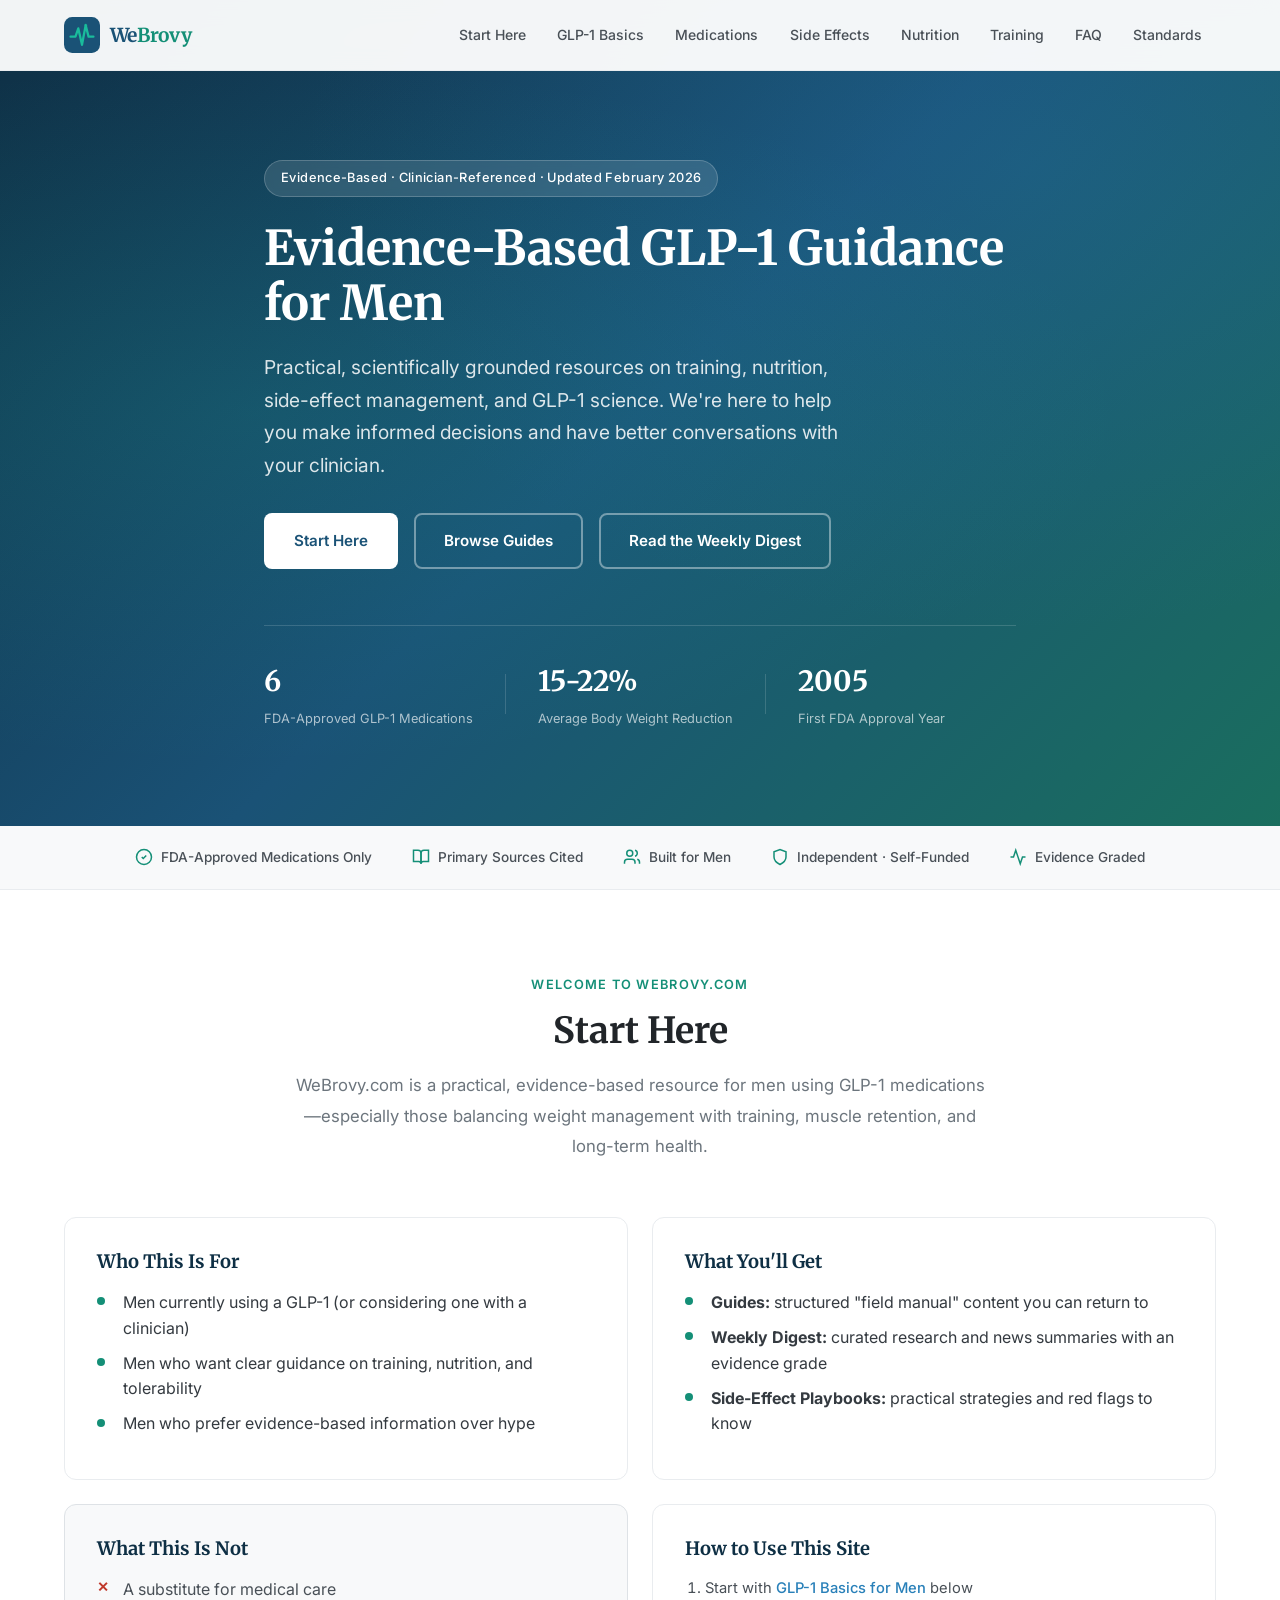
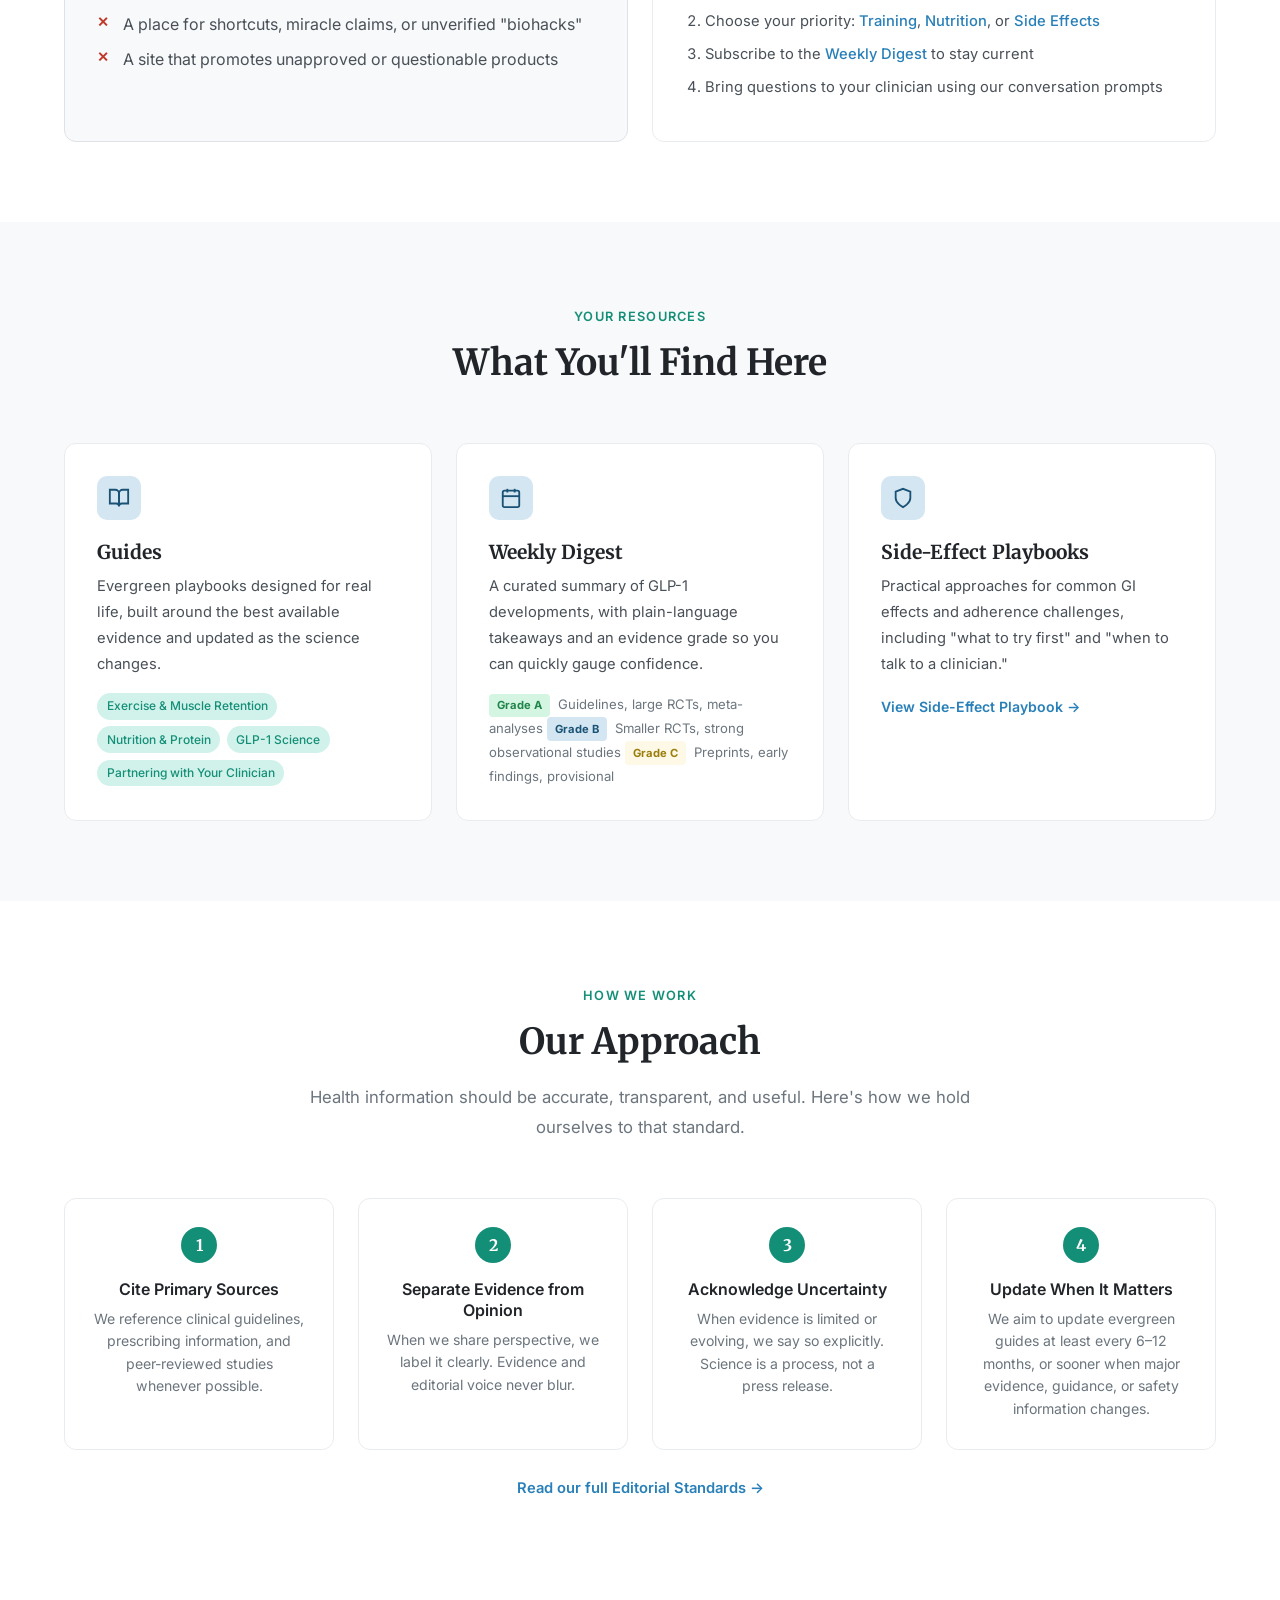
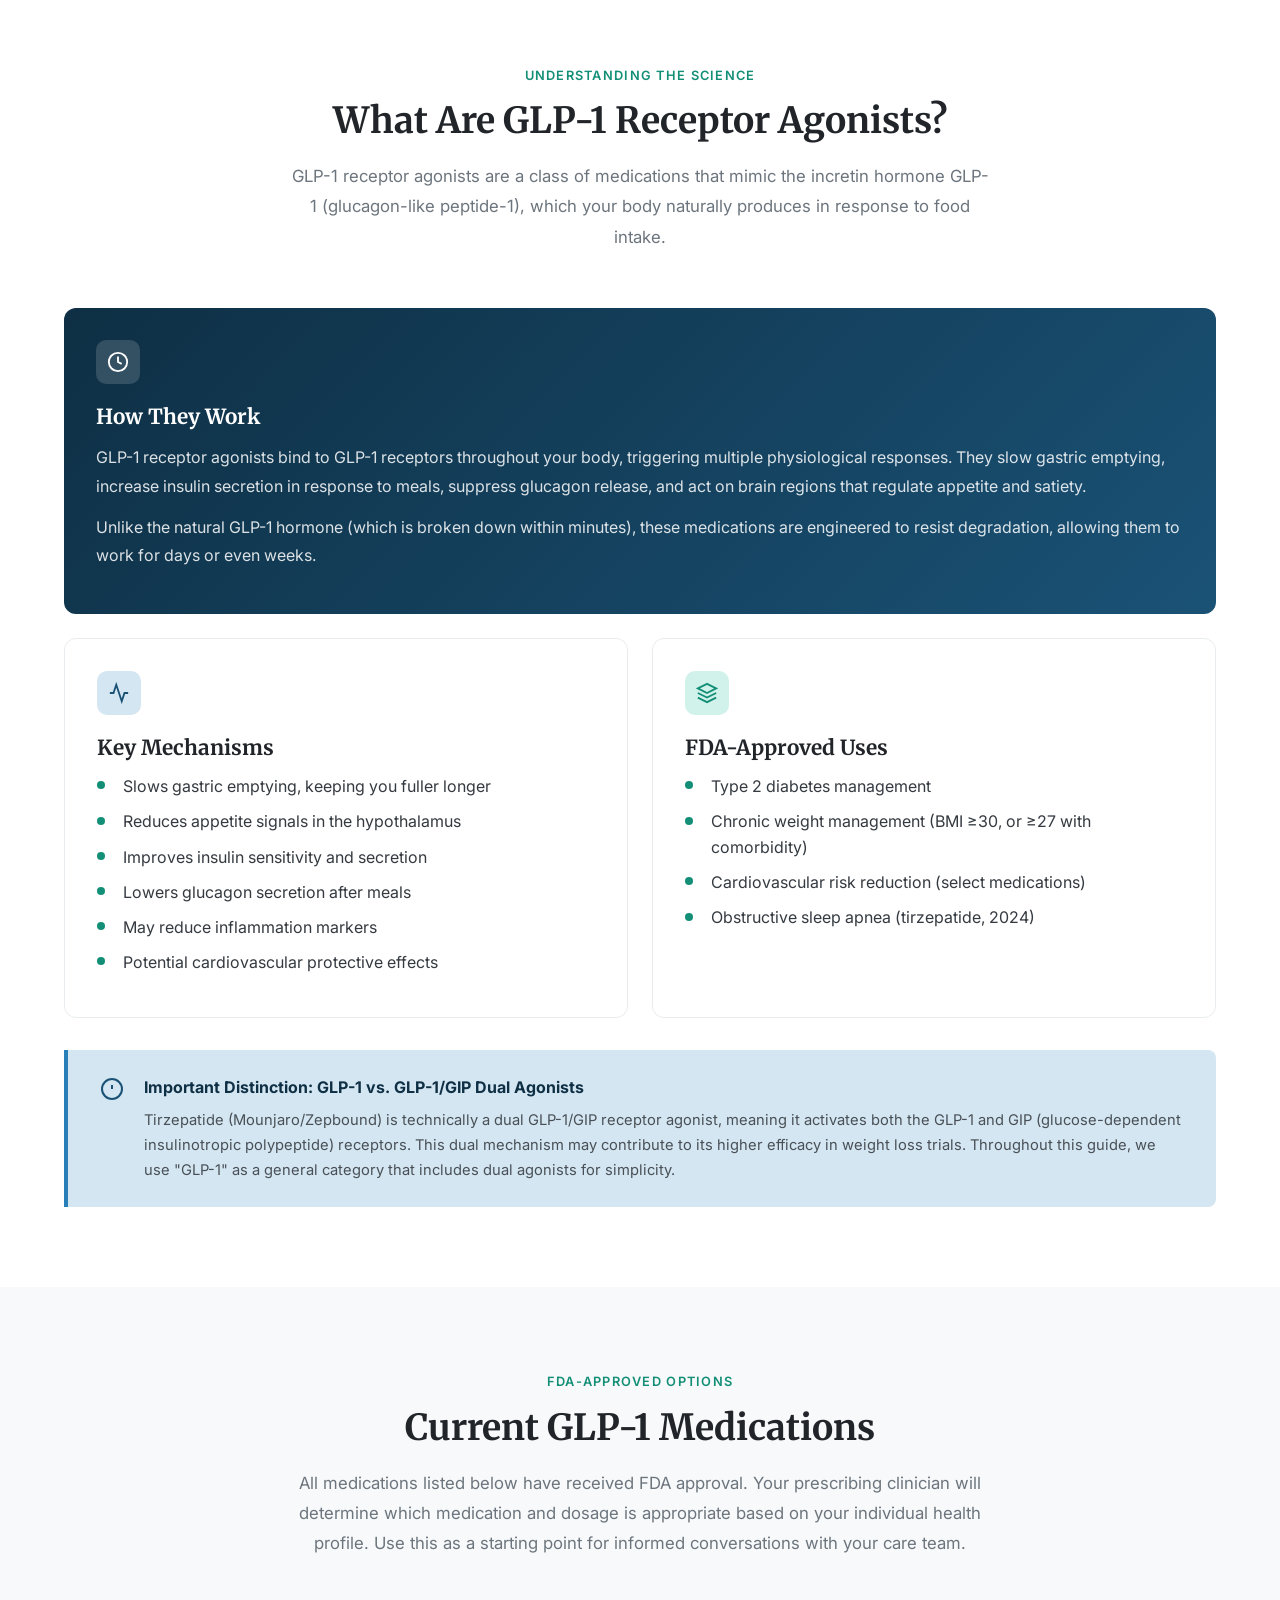
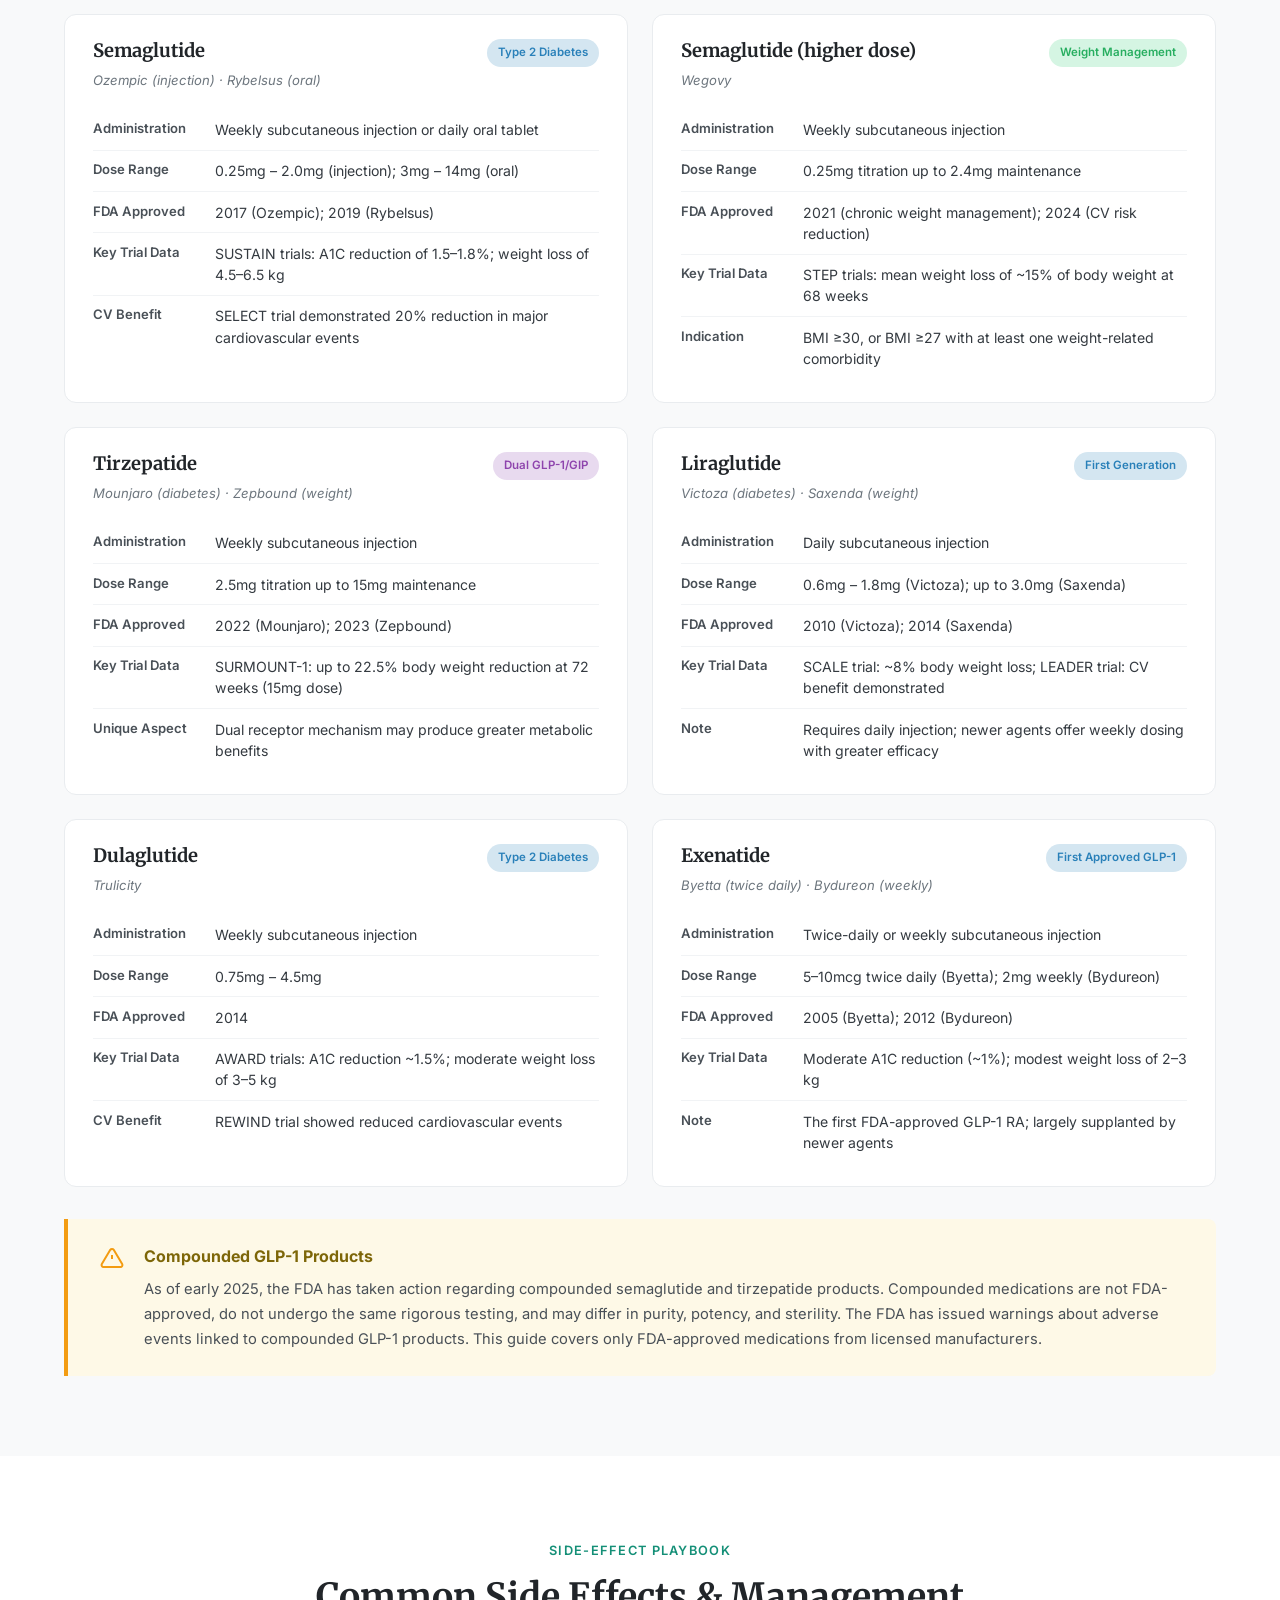
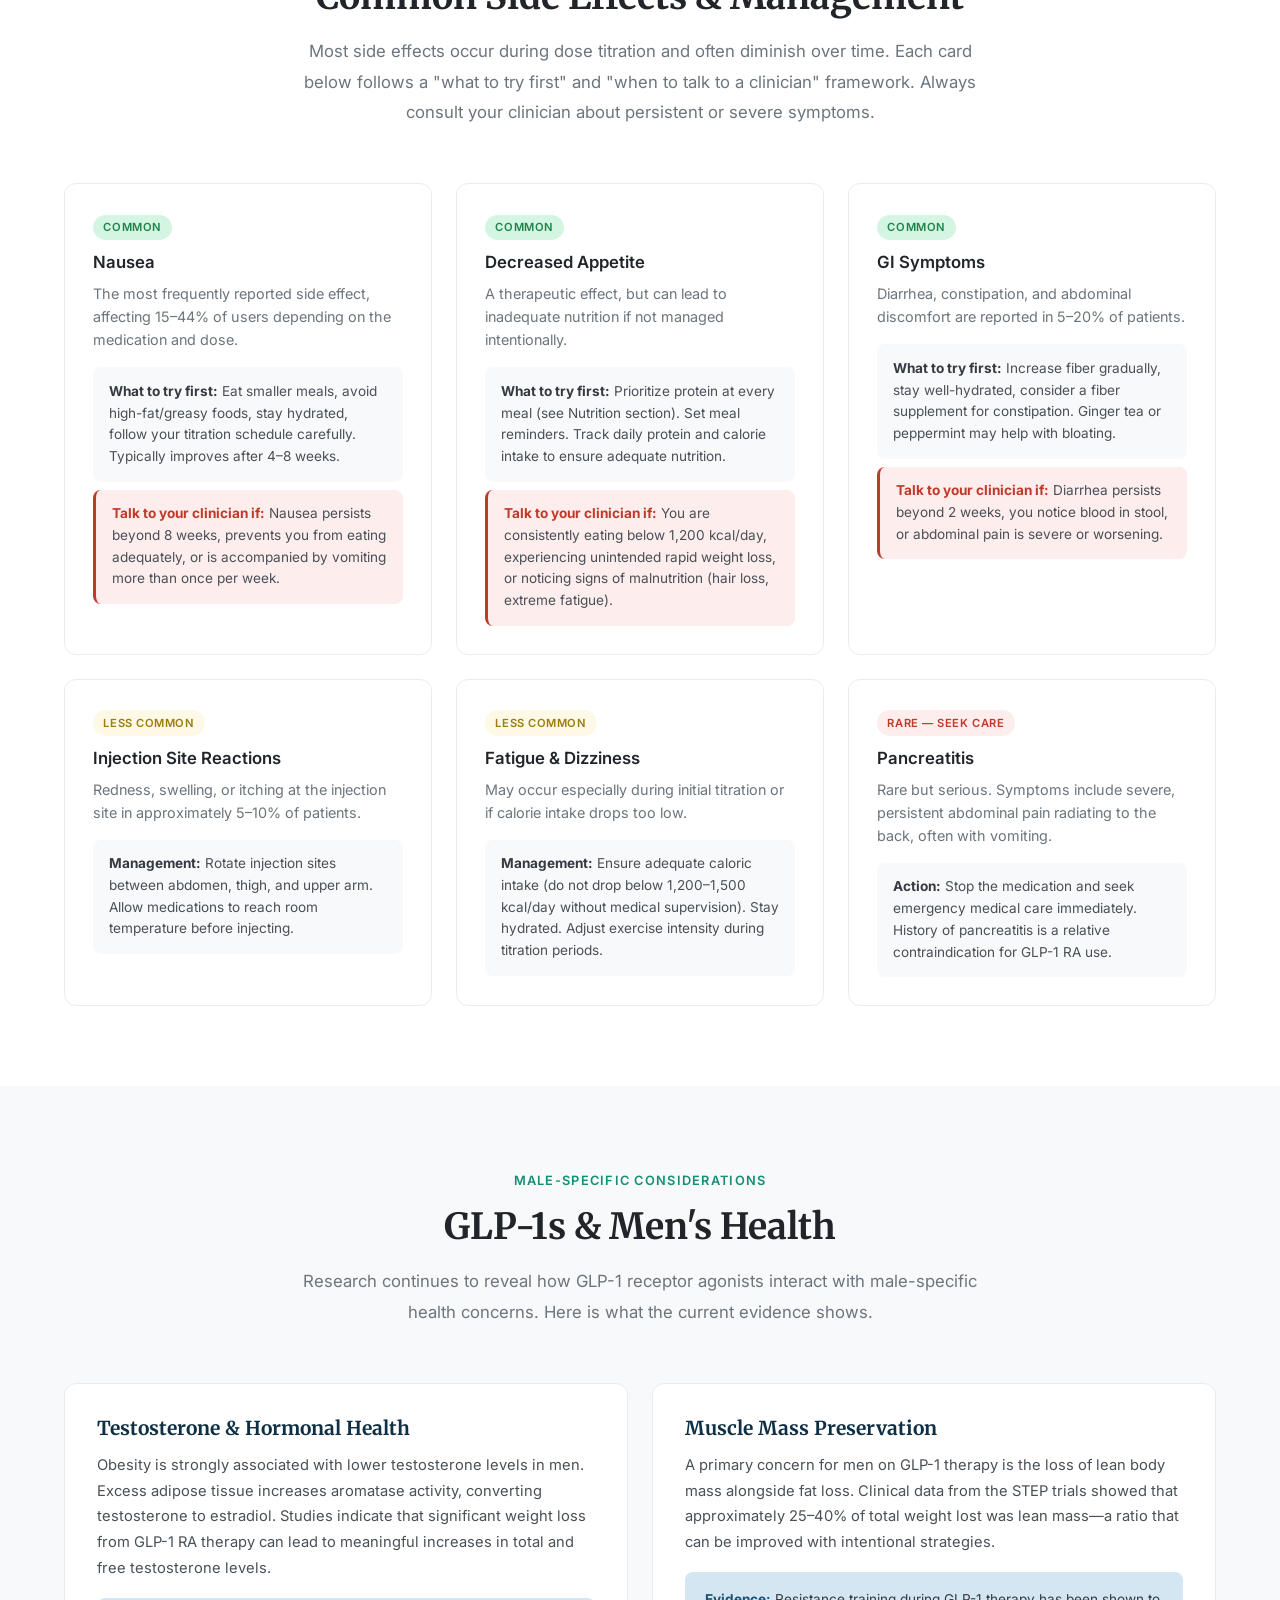
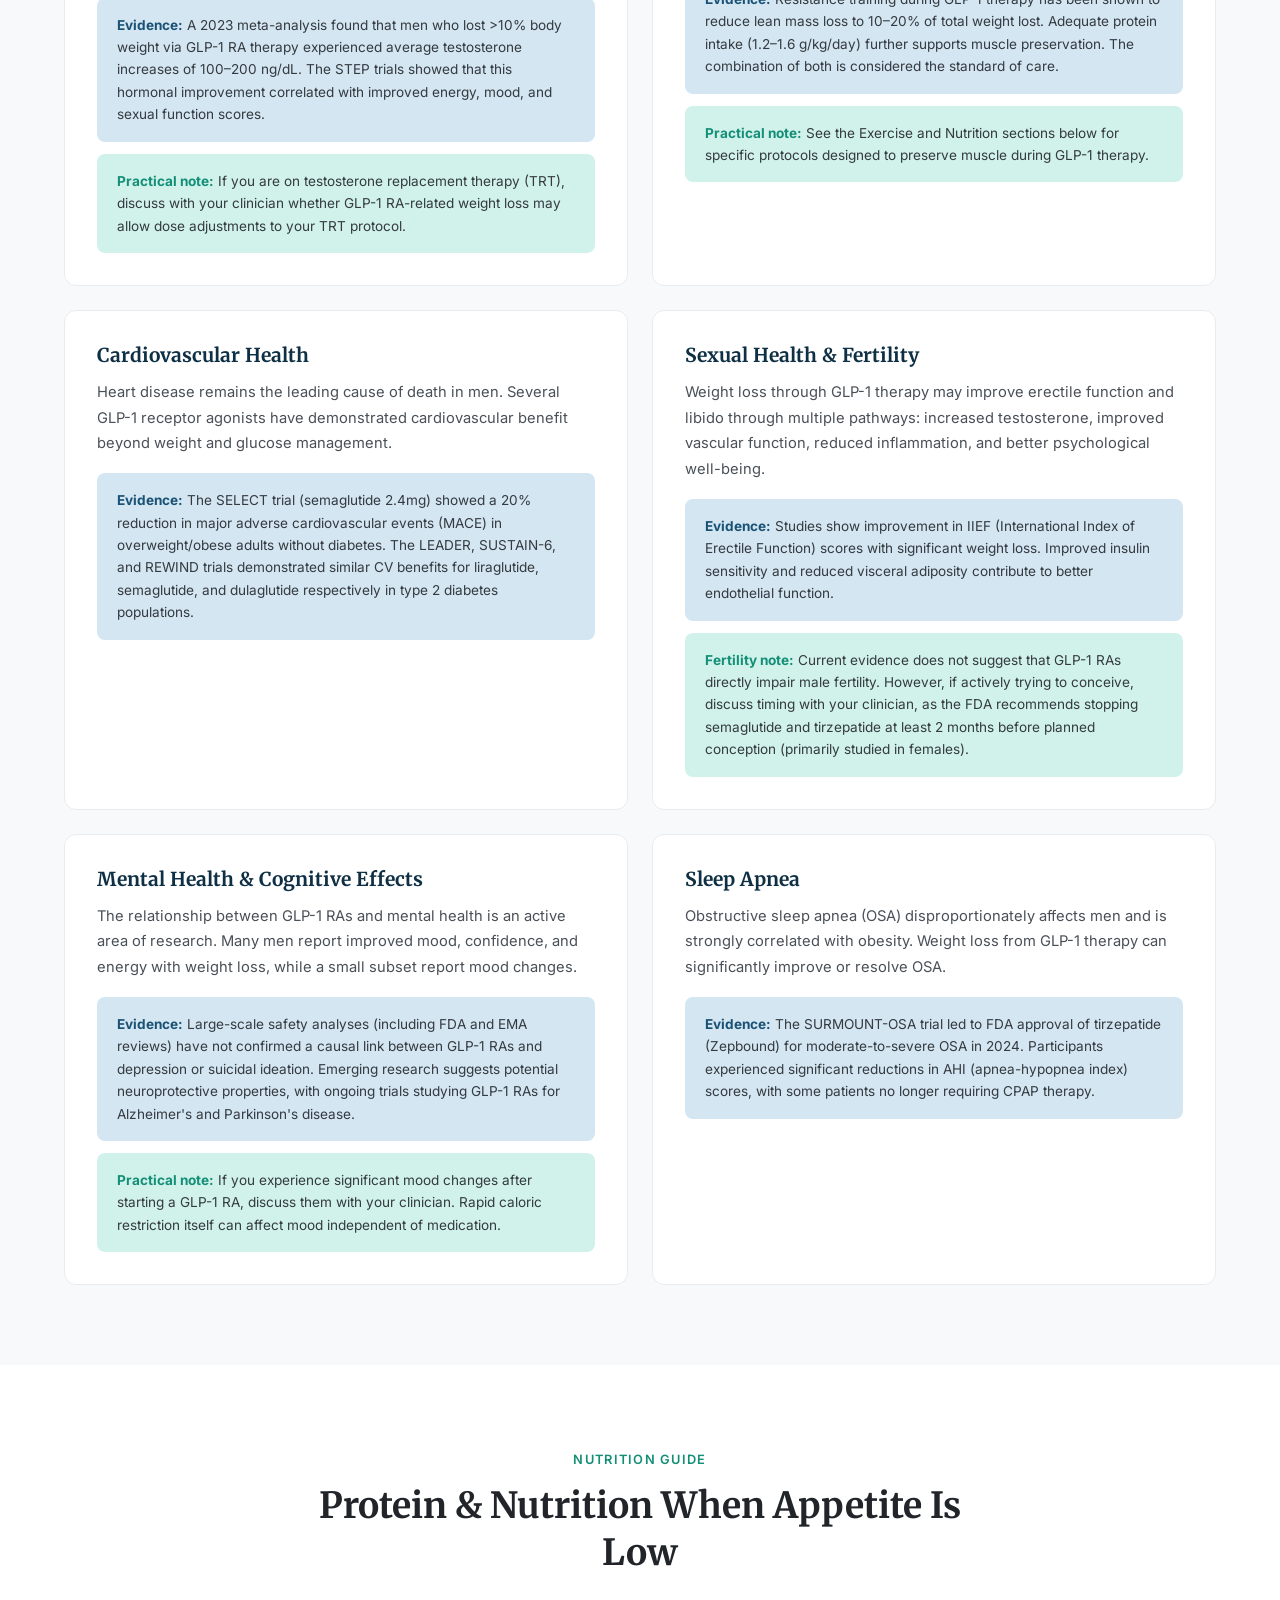
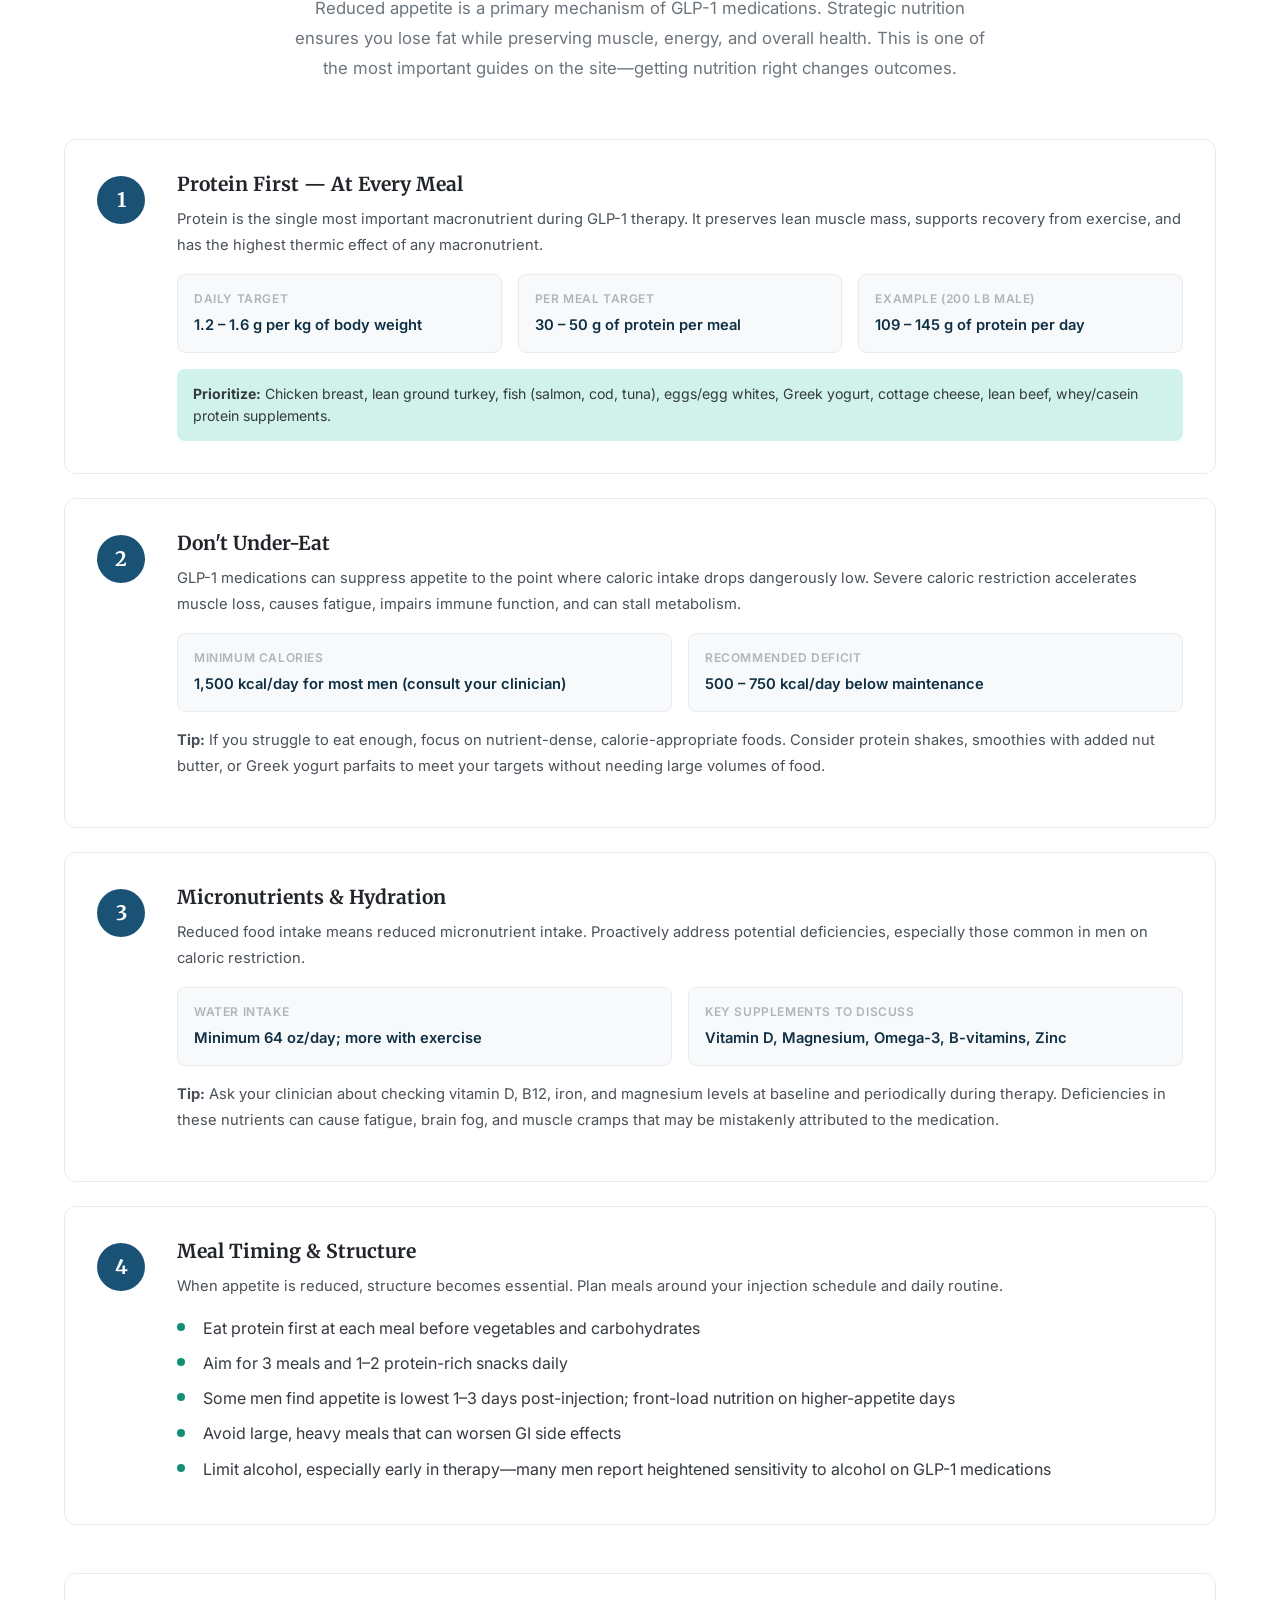
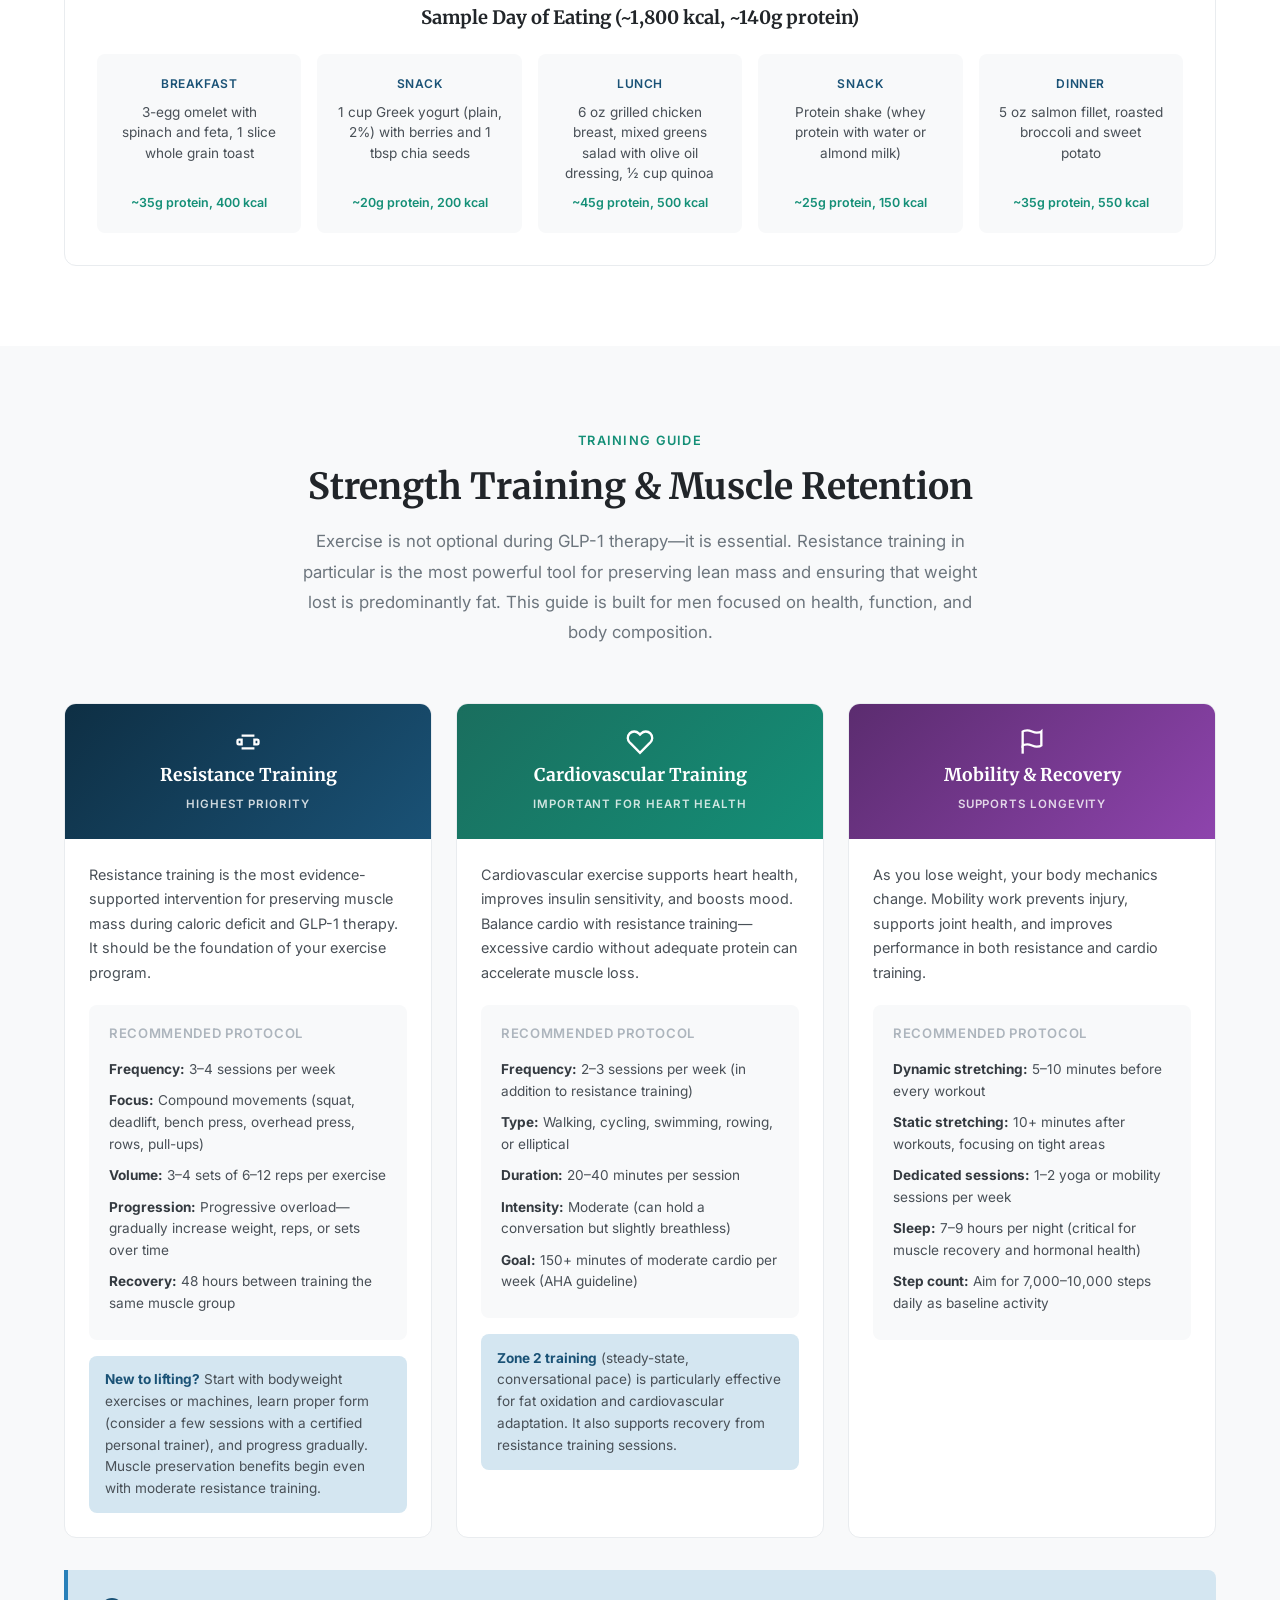
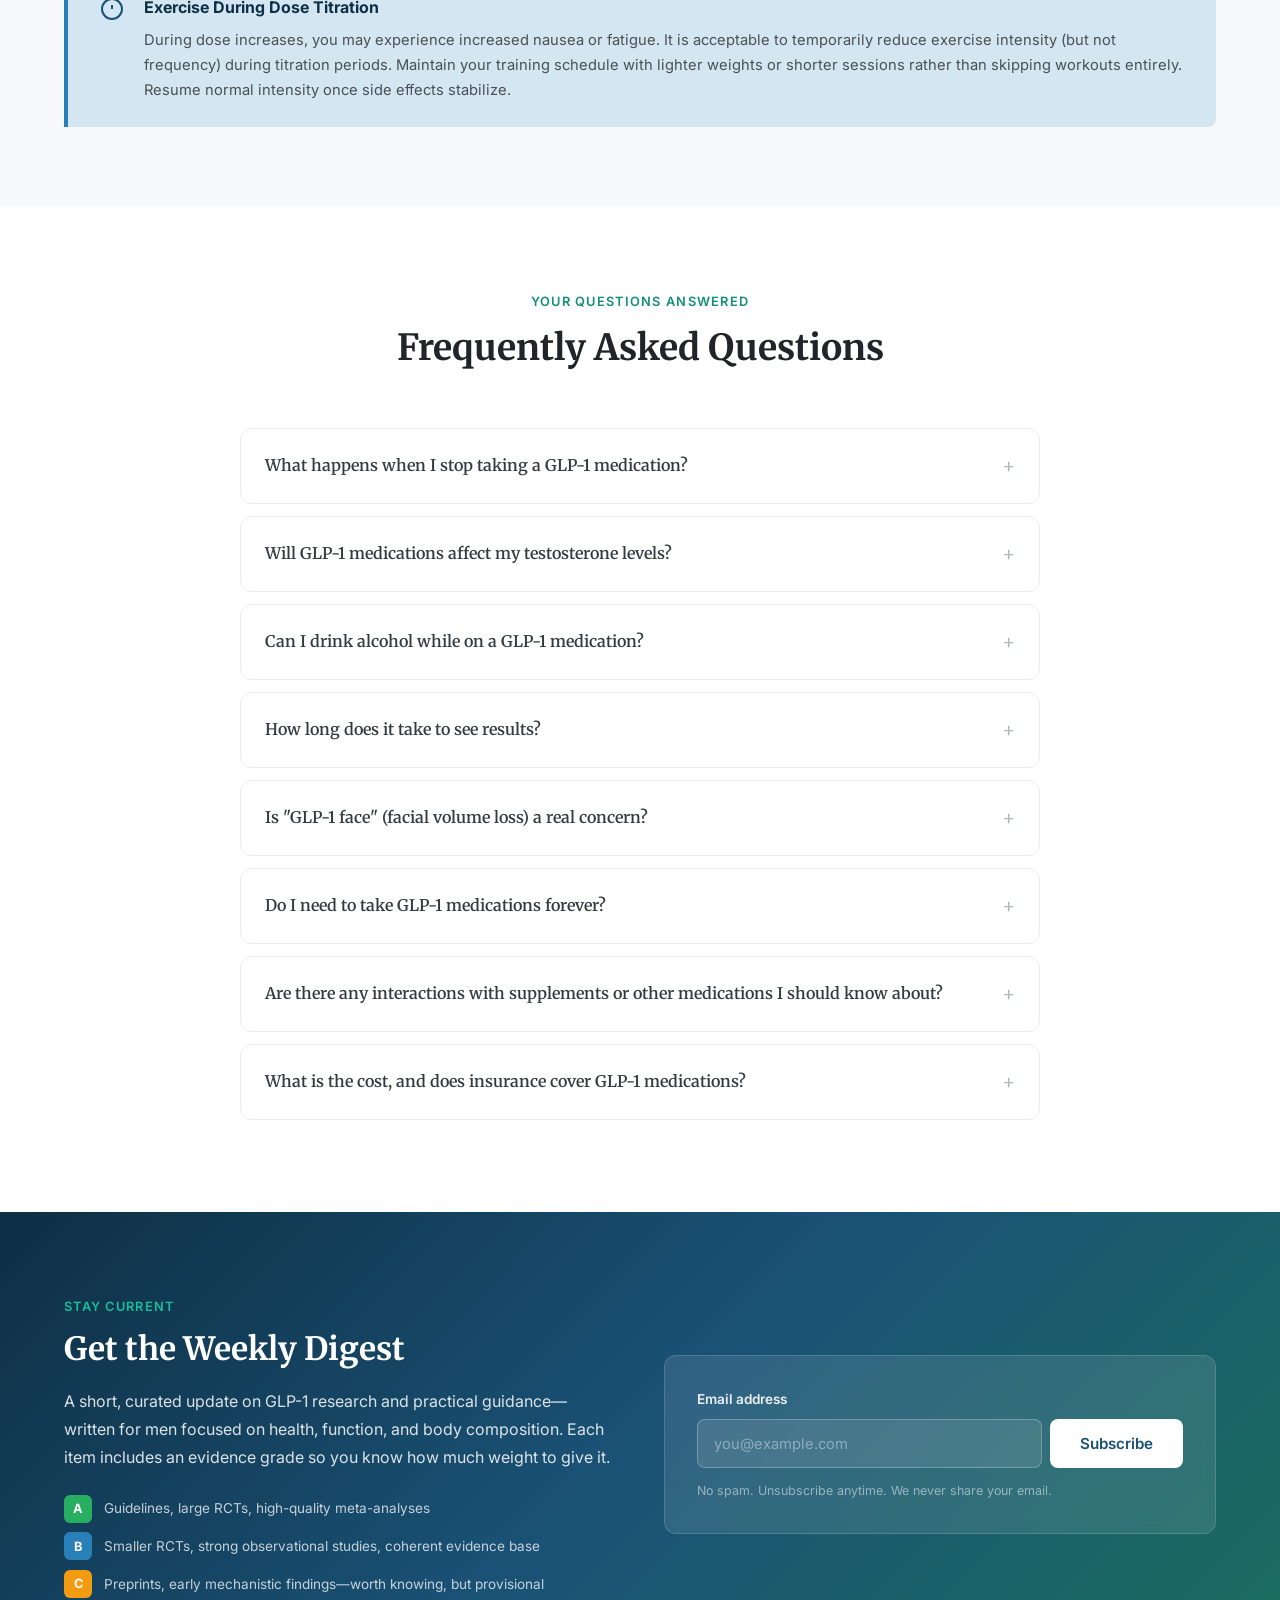
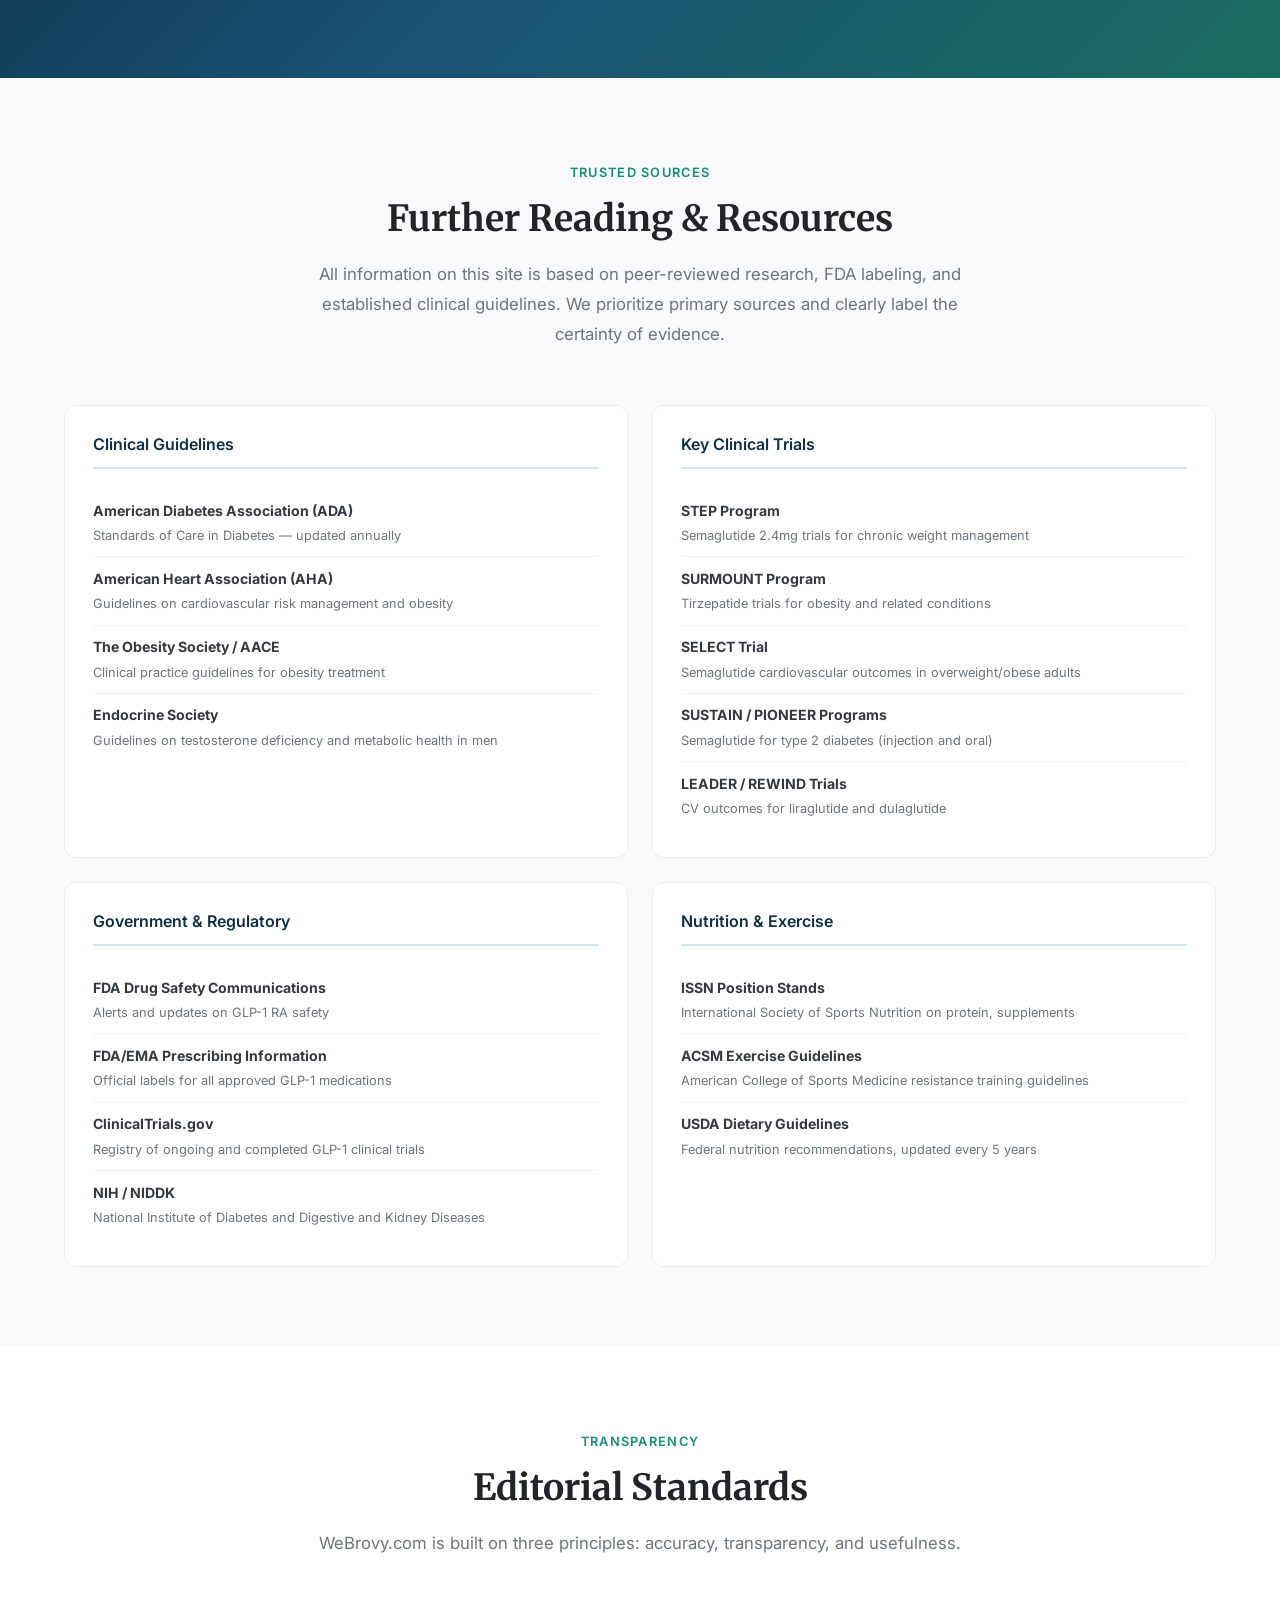
==== commit a363081c: "Add WeBrovy pulse/vitality logo and favicon - SVG icon: pulse line in teal on deep blue rounded squa" ====
--- a/index.html
+++ b/index.html
@@ -8,6 +8,7 @@
   <link rel="preconnect" href="https://fonts.googleapis.com">
   <link rel="preconnect" href="https://fonts.gstatic.com" crossorigin>
   <link href="https://fonts.googleapis.com/css2?family=Inter:wght@300;400;500;600;700&family=Merriweather:wght@400;700&display=swap" rel="stylesheet">
+  <link rel="icon" type="image/svg+xml" href="favicon.svg">
   <link rel="stylesheet" href="styles.css">
 </head>
 <body>
@@ -16,12 +17,12 @@
   <nav class="nav" id="nav">
     <div class="nav-container">
       <a href="#" class="nav-logo">
-        <svg class="logo-icon" viewBox="0 0 32 32" fill="none" xmlns="http://www.w3.org/2000/svg">
-          <circle cx="16" cy="16" r="14" stroke="currentColor" stroke-width="2"/>
-          <path d="M16 8v8l5.5 3" stroke="currentColor" stroke-width="2" stroke-linecap="round"/>
-          <circle cx="16" cy="16" r="3" fill="currentColor"/>
+        <svg class="logo-icon" viewBox="0 0 44 44" fill="none" xmlns="http://www.w3.org/2000/svg">
+          <rect x="0" y="0" width="44" height="44" rx="10" fill="#1a5276"/>
+          <path d="M8 24 L14 24 L17.5 14 L22 34 L26.5 10 L30 24 L36 24" stroke="#1abc9c" stroke-width="2.8" stroke-linecap="round" stroke-linejoin="round" fill="none"/>
+          <circle cx="26.5" cy="10" r="2" fill="#1abc9c" opacity="0.4"/>
         </svg>
-        <span>WeBrovy<small>.com</small></span>
+        <span class="nav-wordmark">We<em>Brovy</em></span>
       </a>
       <button class="nav-toggle" id="navToggle" aria-label="Toggle navigation">
         <span></span><span></span><span></span>
@@ -1183,7 +1184,7 @@
     <div class="container">
       <div class="footer-content">
         <div class="footer-brand">
-          <span class="footer-logo">WeBrovy<small>.com</small></span>
+          <span class="footer-logo">We<em>Brovy</em><small>.com</small></span>
           <p>Evidence-based guidance for men using GLP-1 medications for weight management.</p>
         </div>
         <div class="footer-links">
--- a/styles.css
+++ b/styles.css
@@ -147,6 +147,19 @@
   text-decoration: none;
 }
 
+.nav-wordmark {
+  font-family: var(--font-heading);
+  font-weight: 700;
+  font-size: 1.2rem;
+  color: var(--primary);
+  letter-spacing: -0.3px;
+}
+
+.nav-wordmark em {
+  font-style: normal;
+  color: var(--accent);
+}
+
 .nav-logo small {
   font-weight: 400;
   color: var(--gray-600);
@@ -154,9 +167,9 @@
 }
 
 .logo-icon {
-  width: 32px;
-  height: 32px;
-  color: var(--primary);
+  width: 36px;
+  height: 36px;
+  flex-shrink: 0;
 }
 
 .nav-links {
@@ -1205,6 +1218,12 @@
   color: var(--white);
   margin-bottom: 0.75rem;
   display: block;
+  letter-spacing: -0.3px;
+}
+
+.footer-logo em {
+  font-style: normal;
+  color: var(--accent-light);
 }
 
 .footer-logo small {
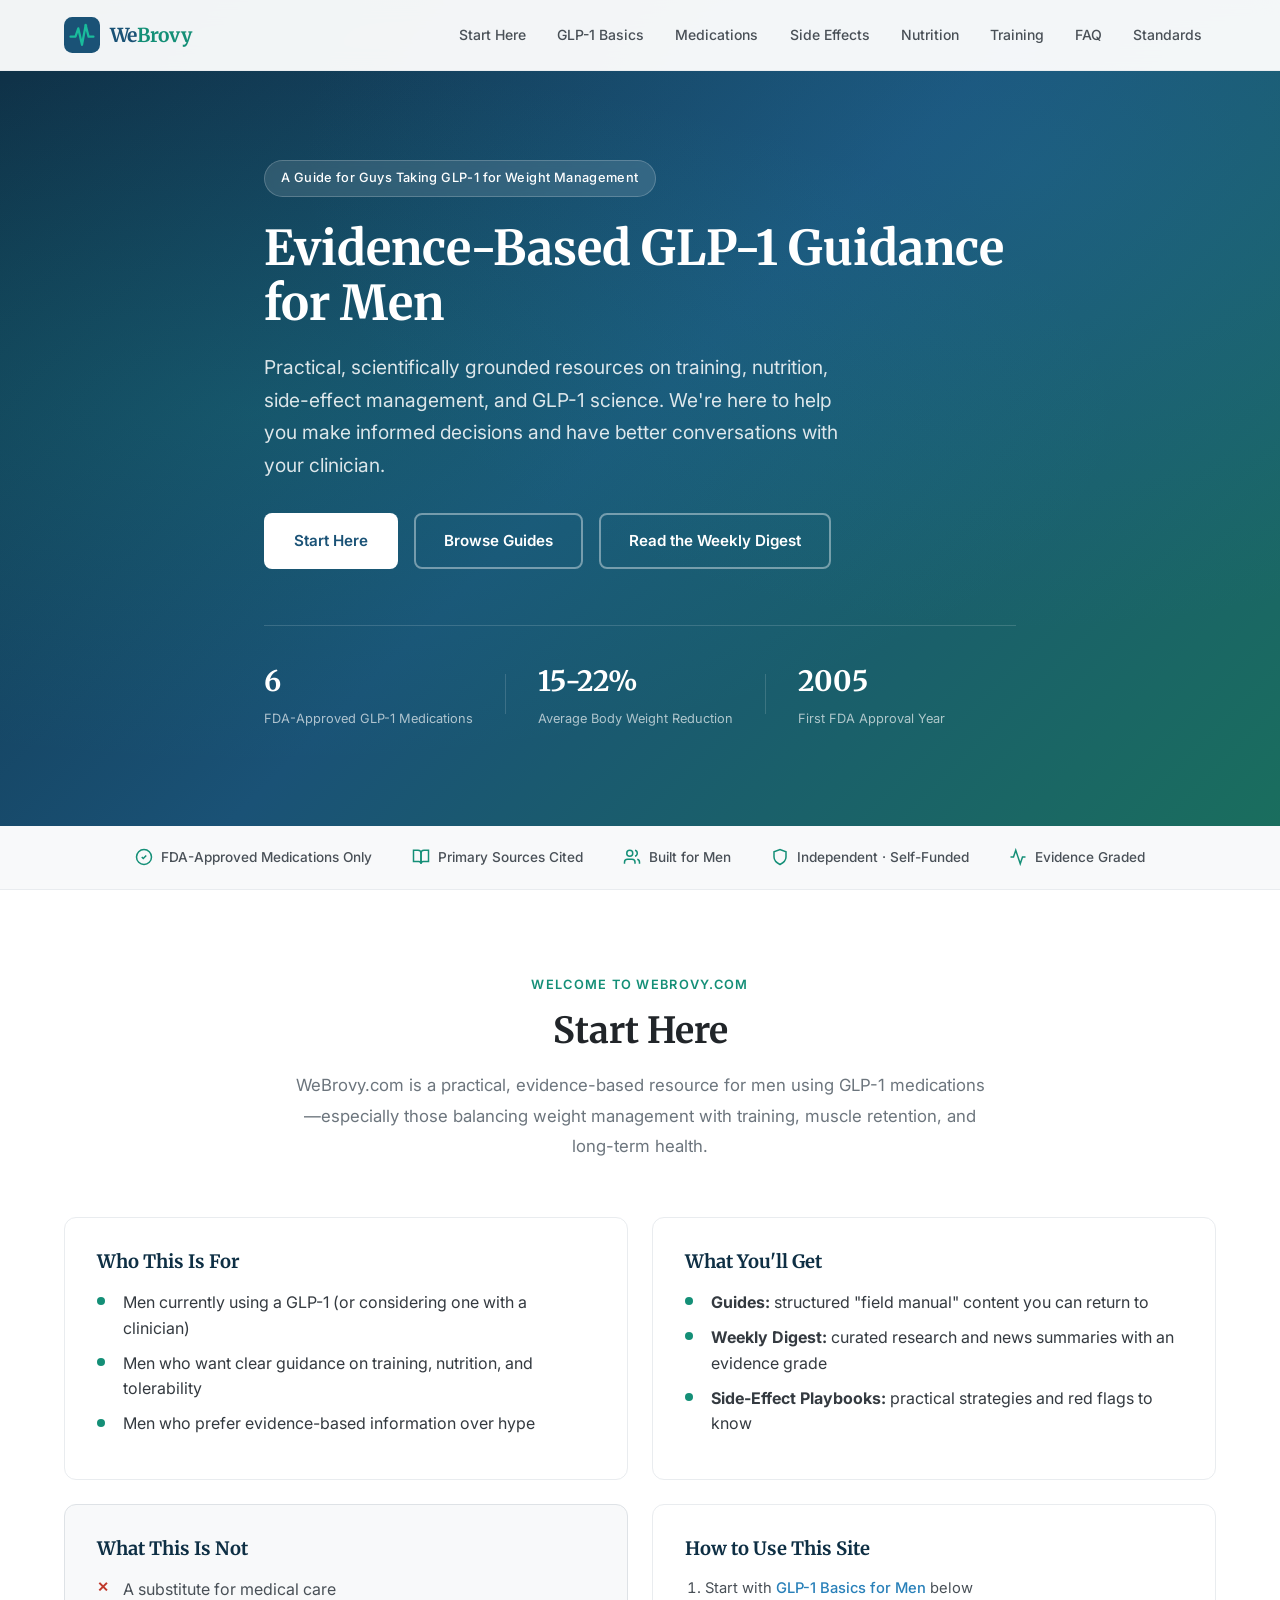
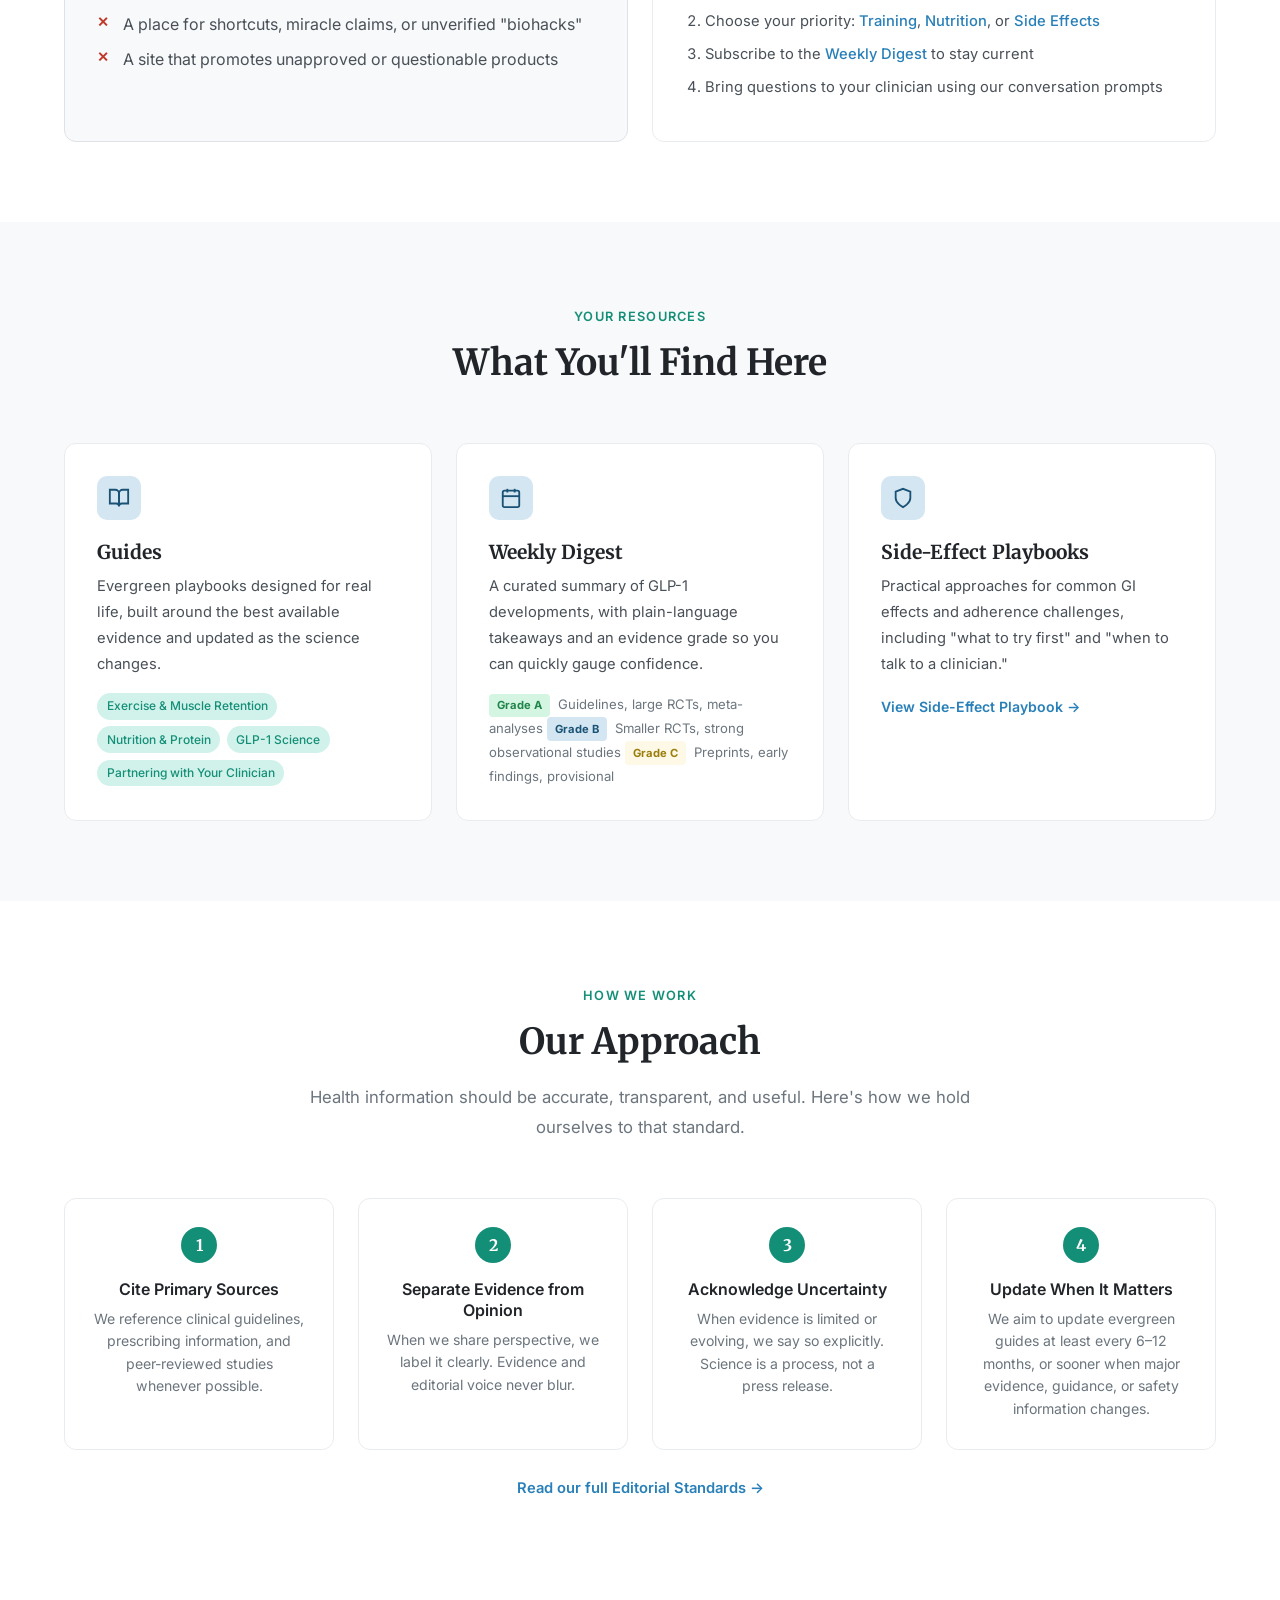
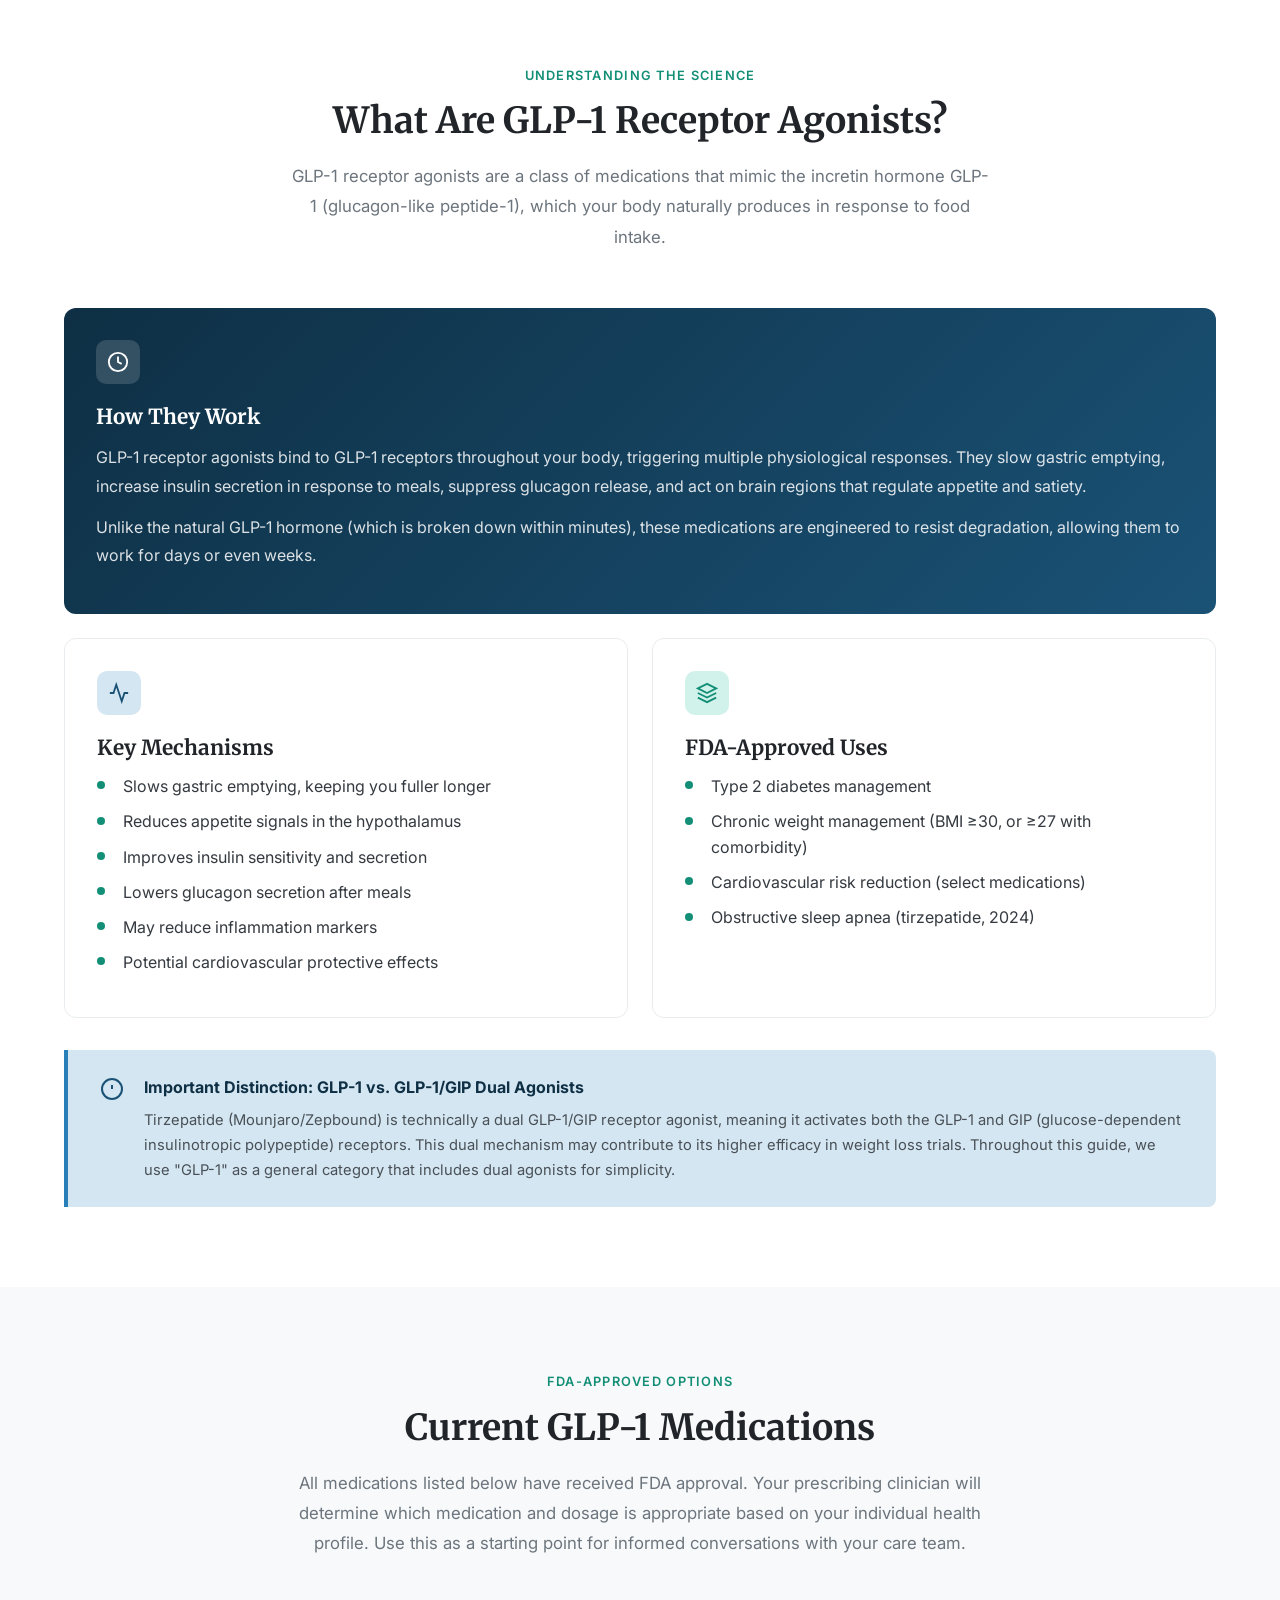
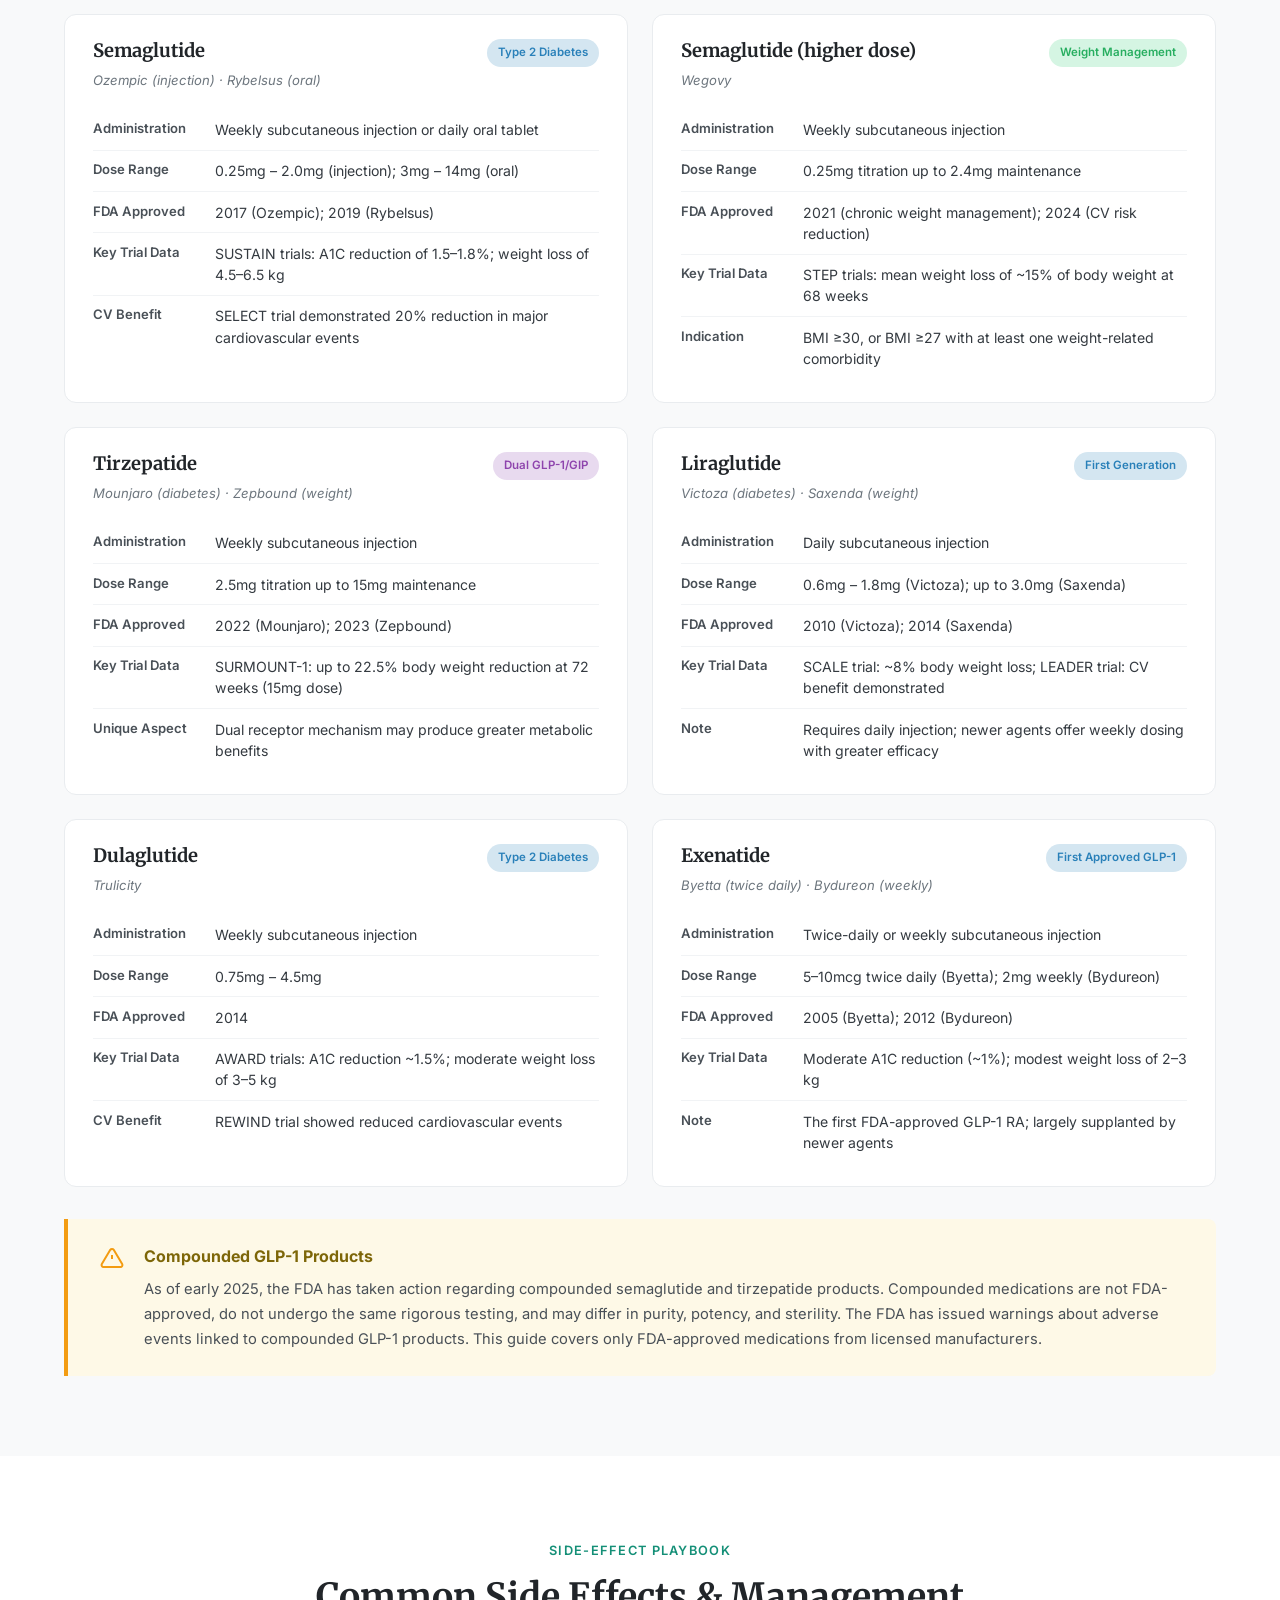
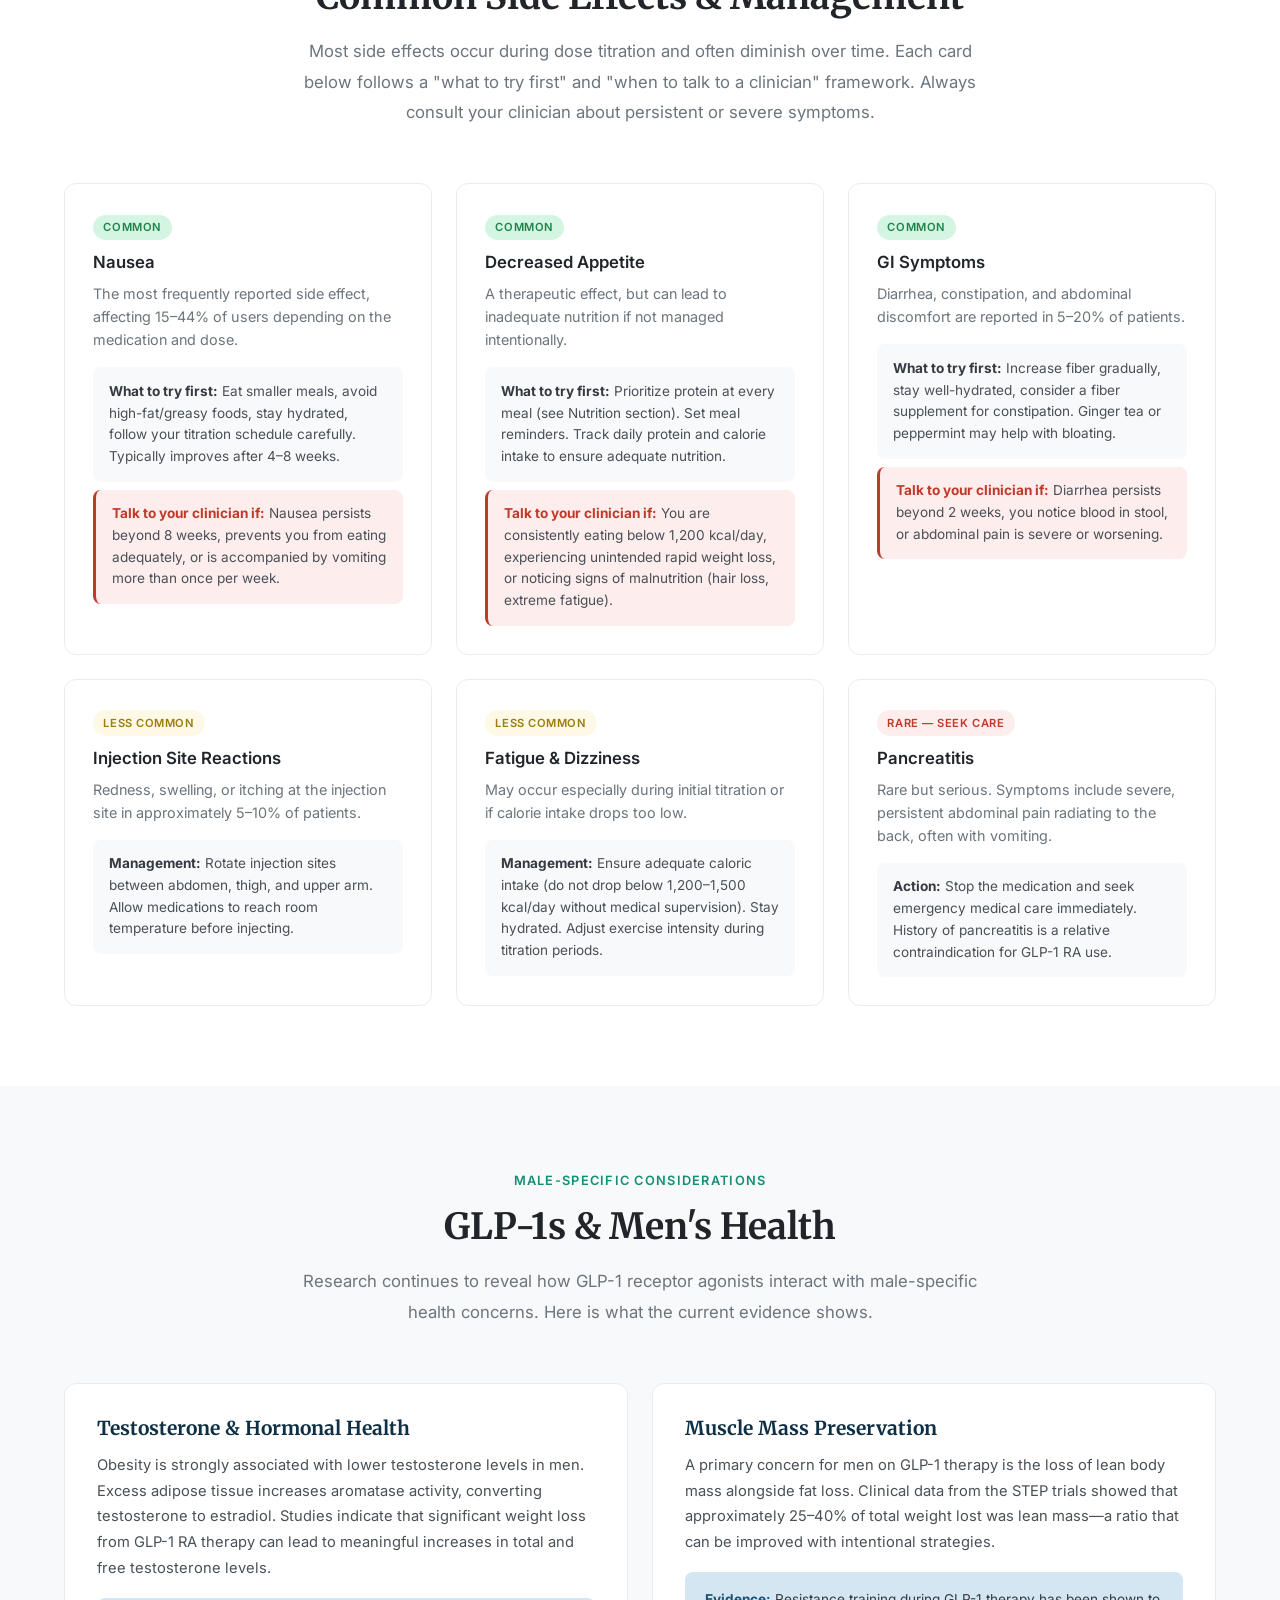
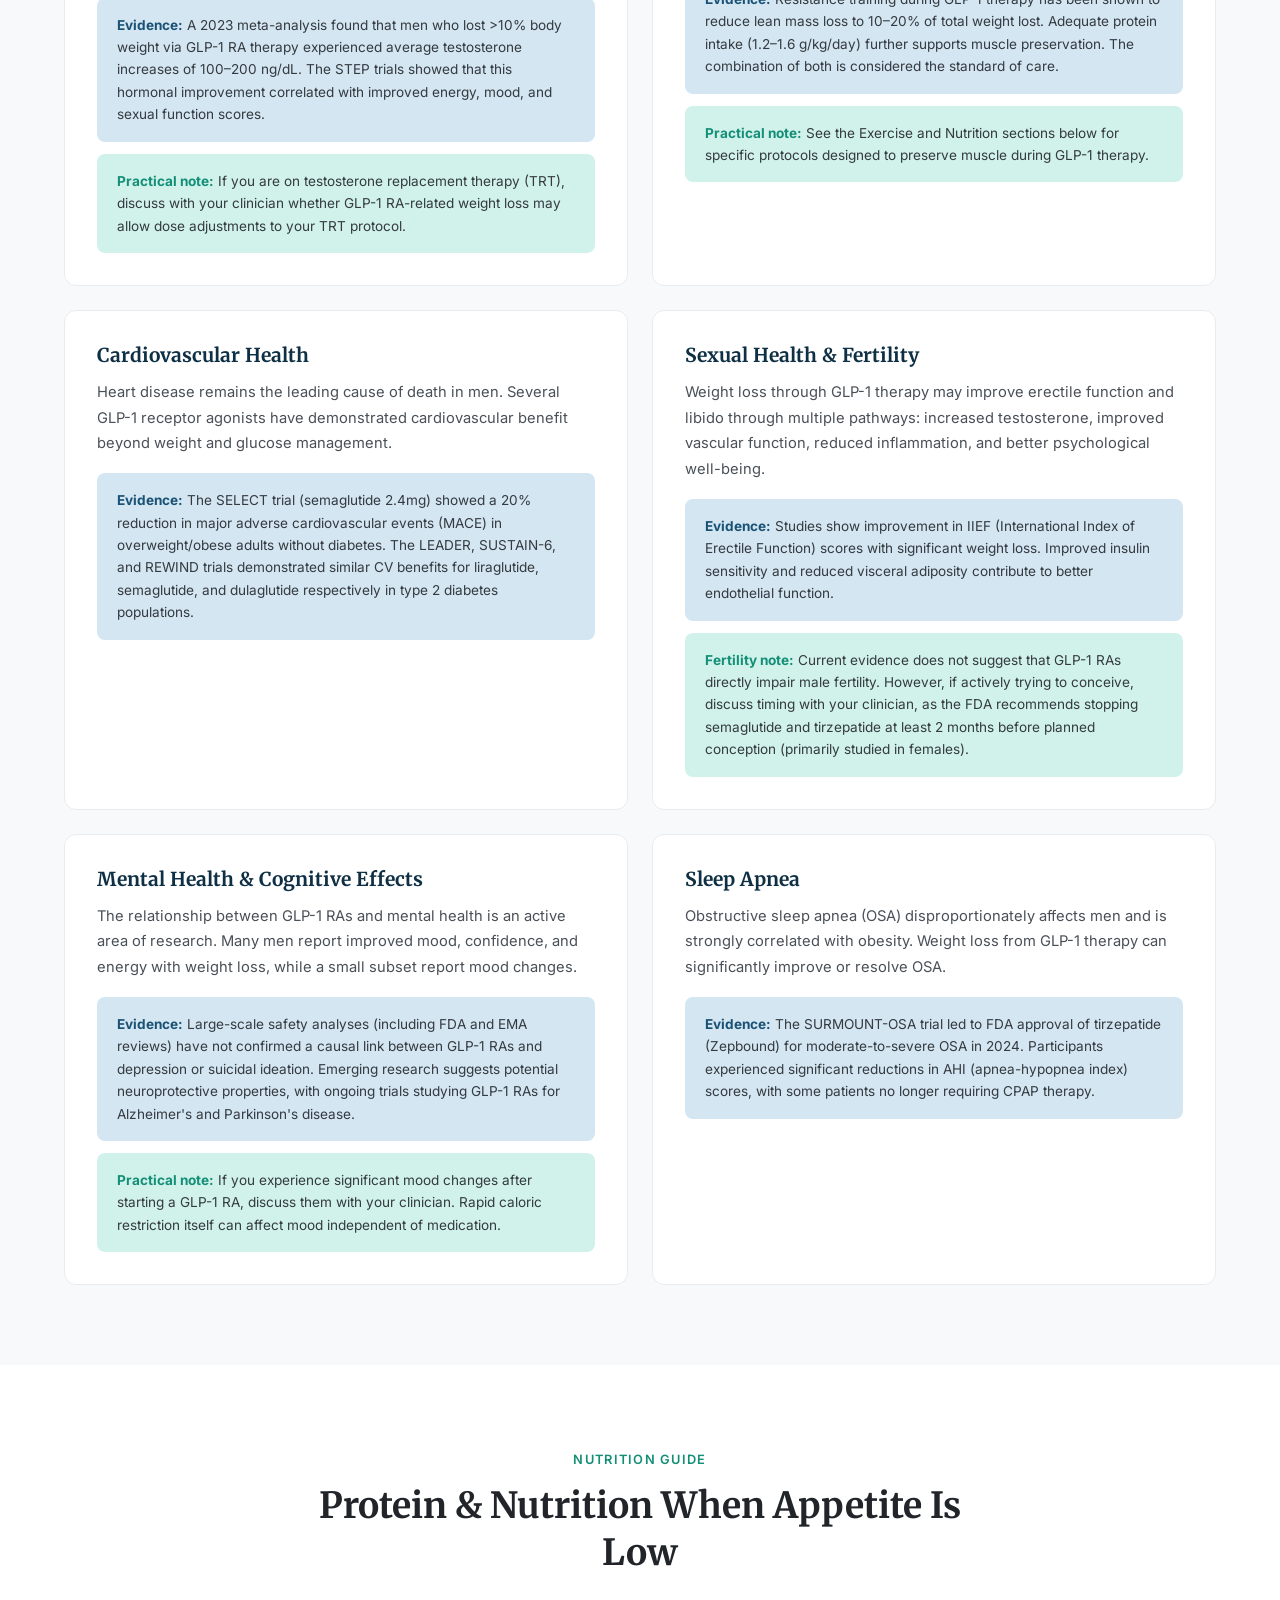
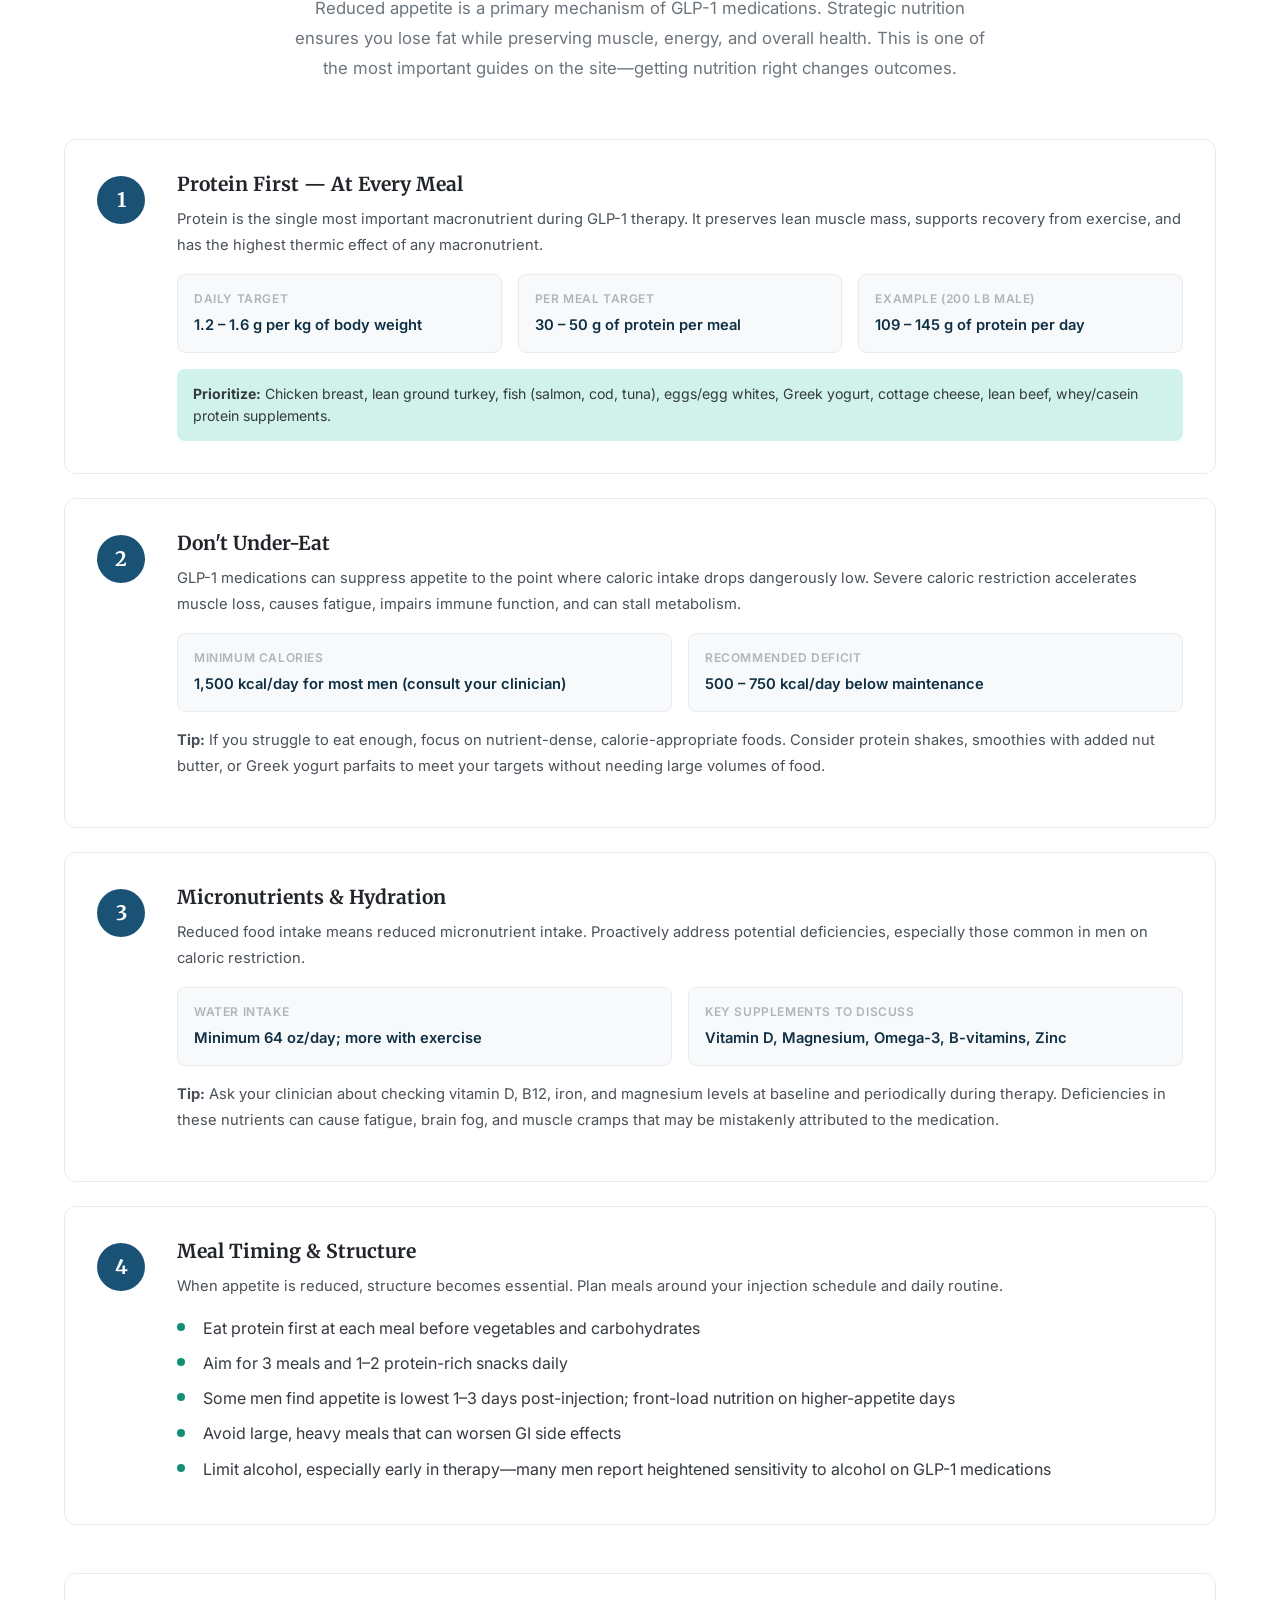
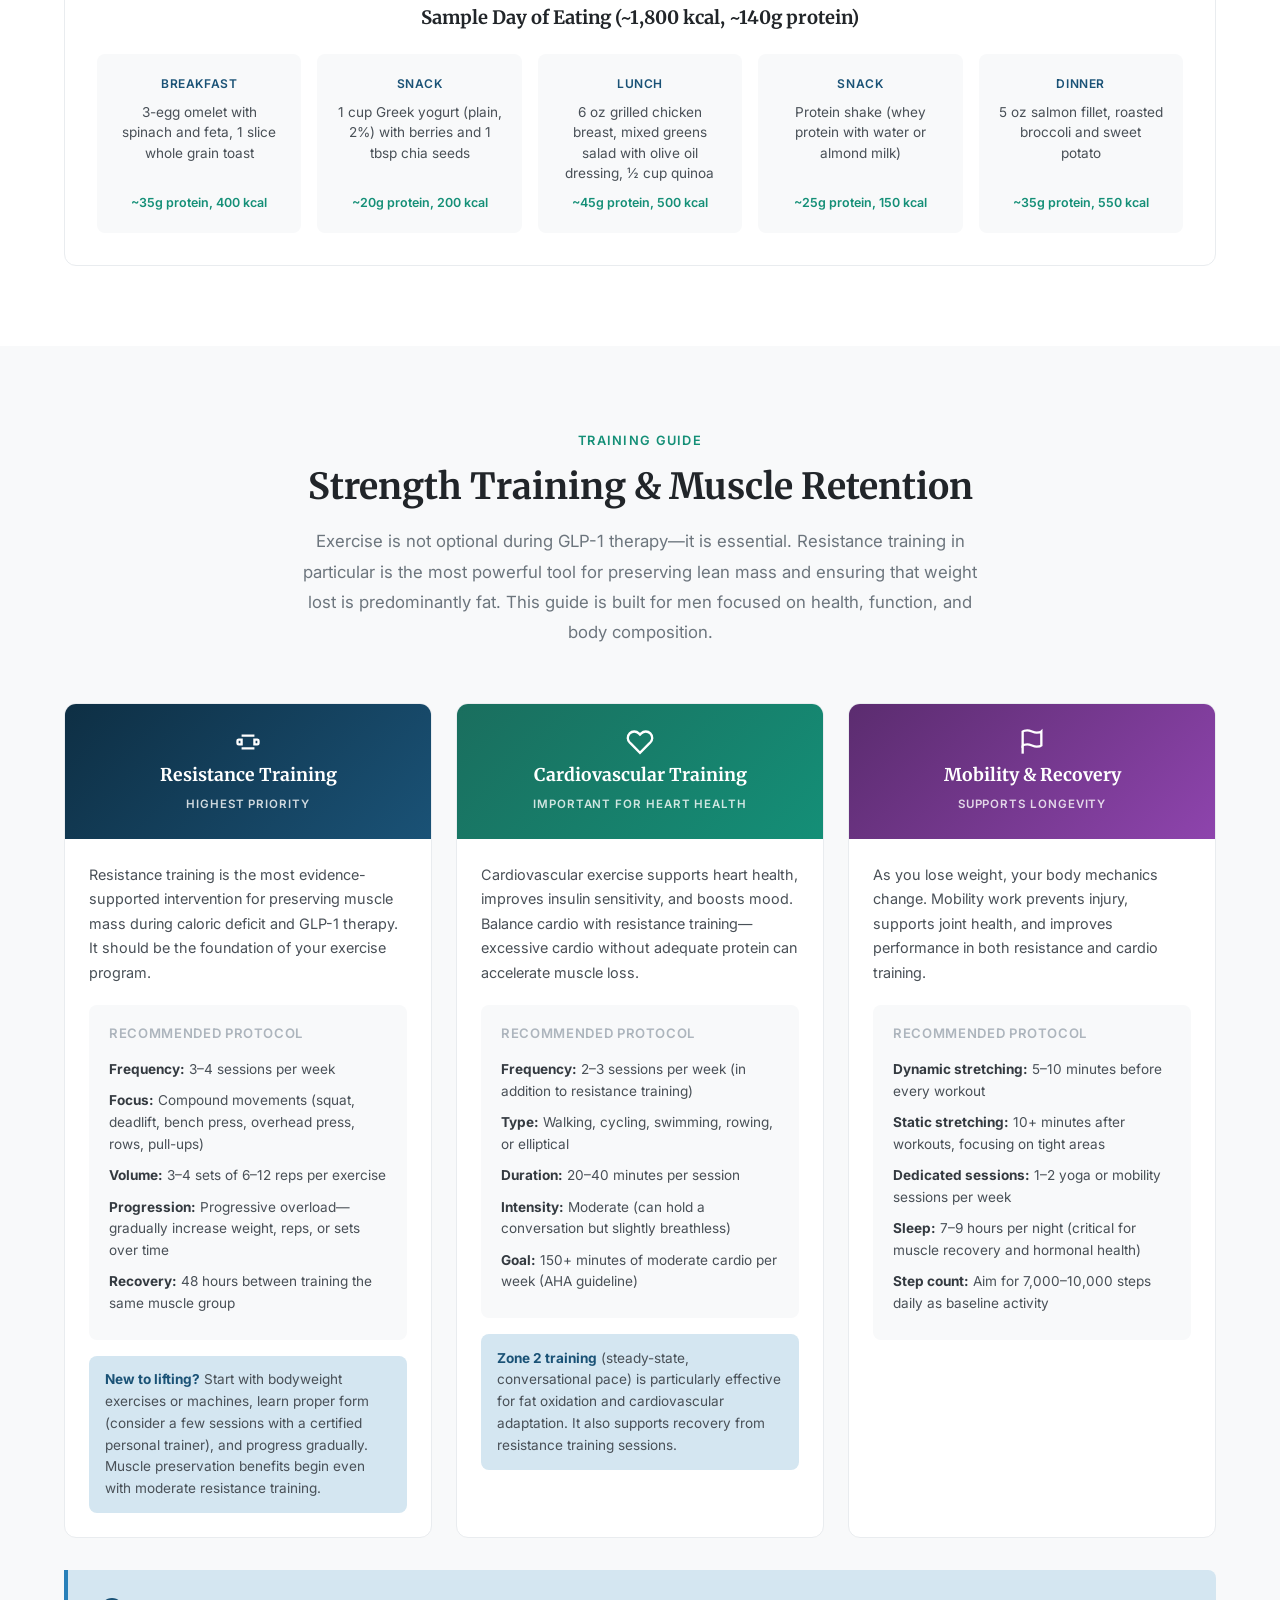
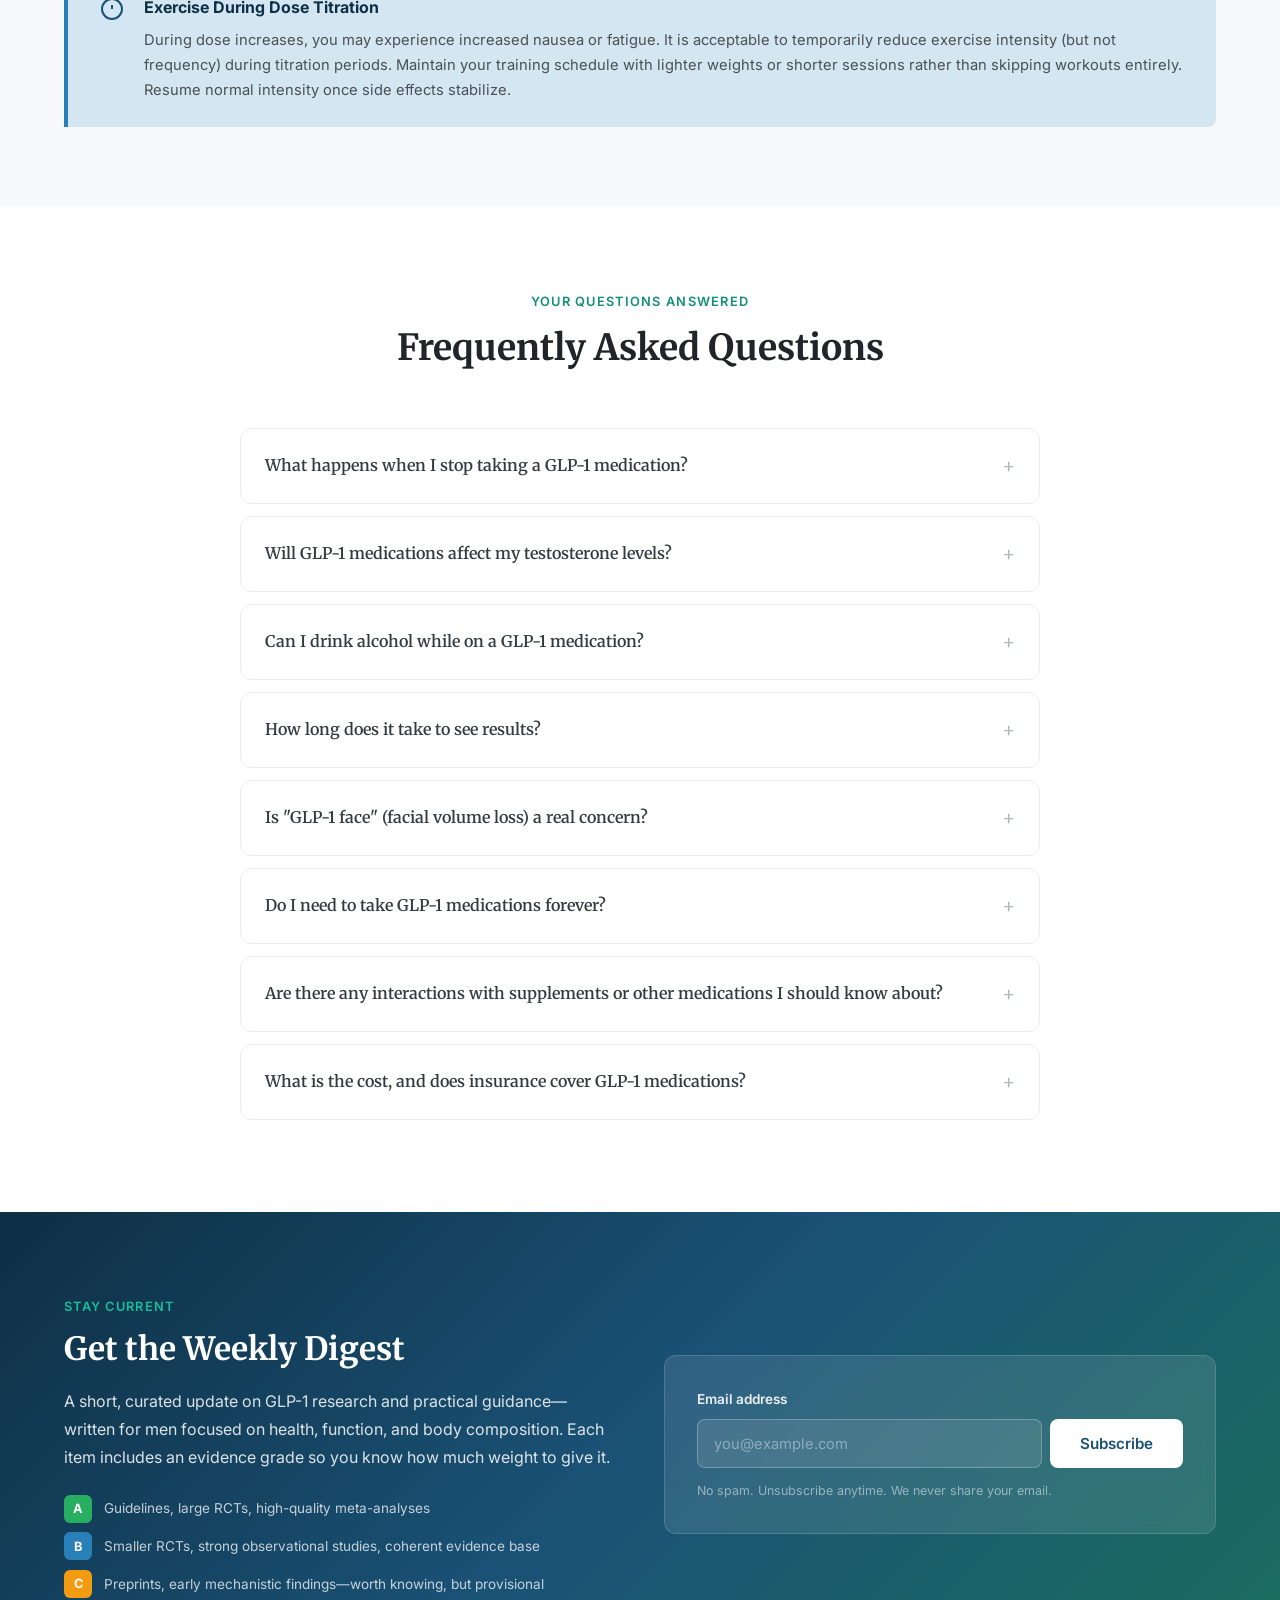
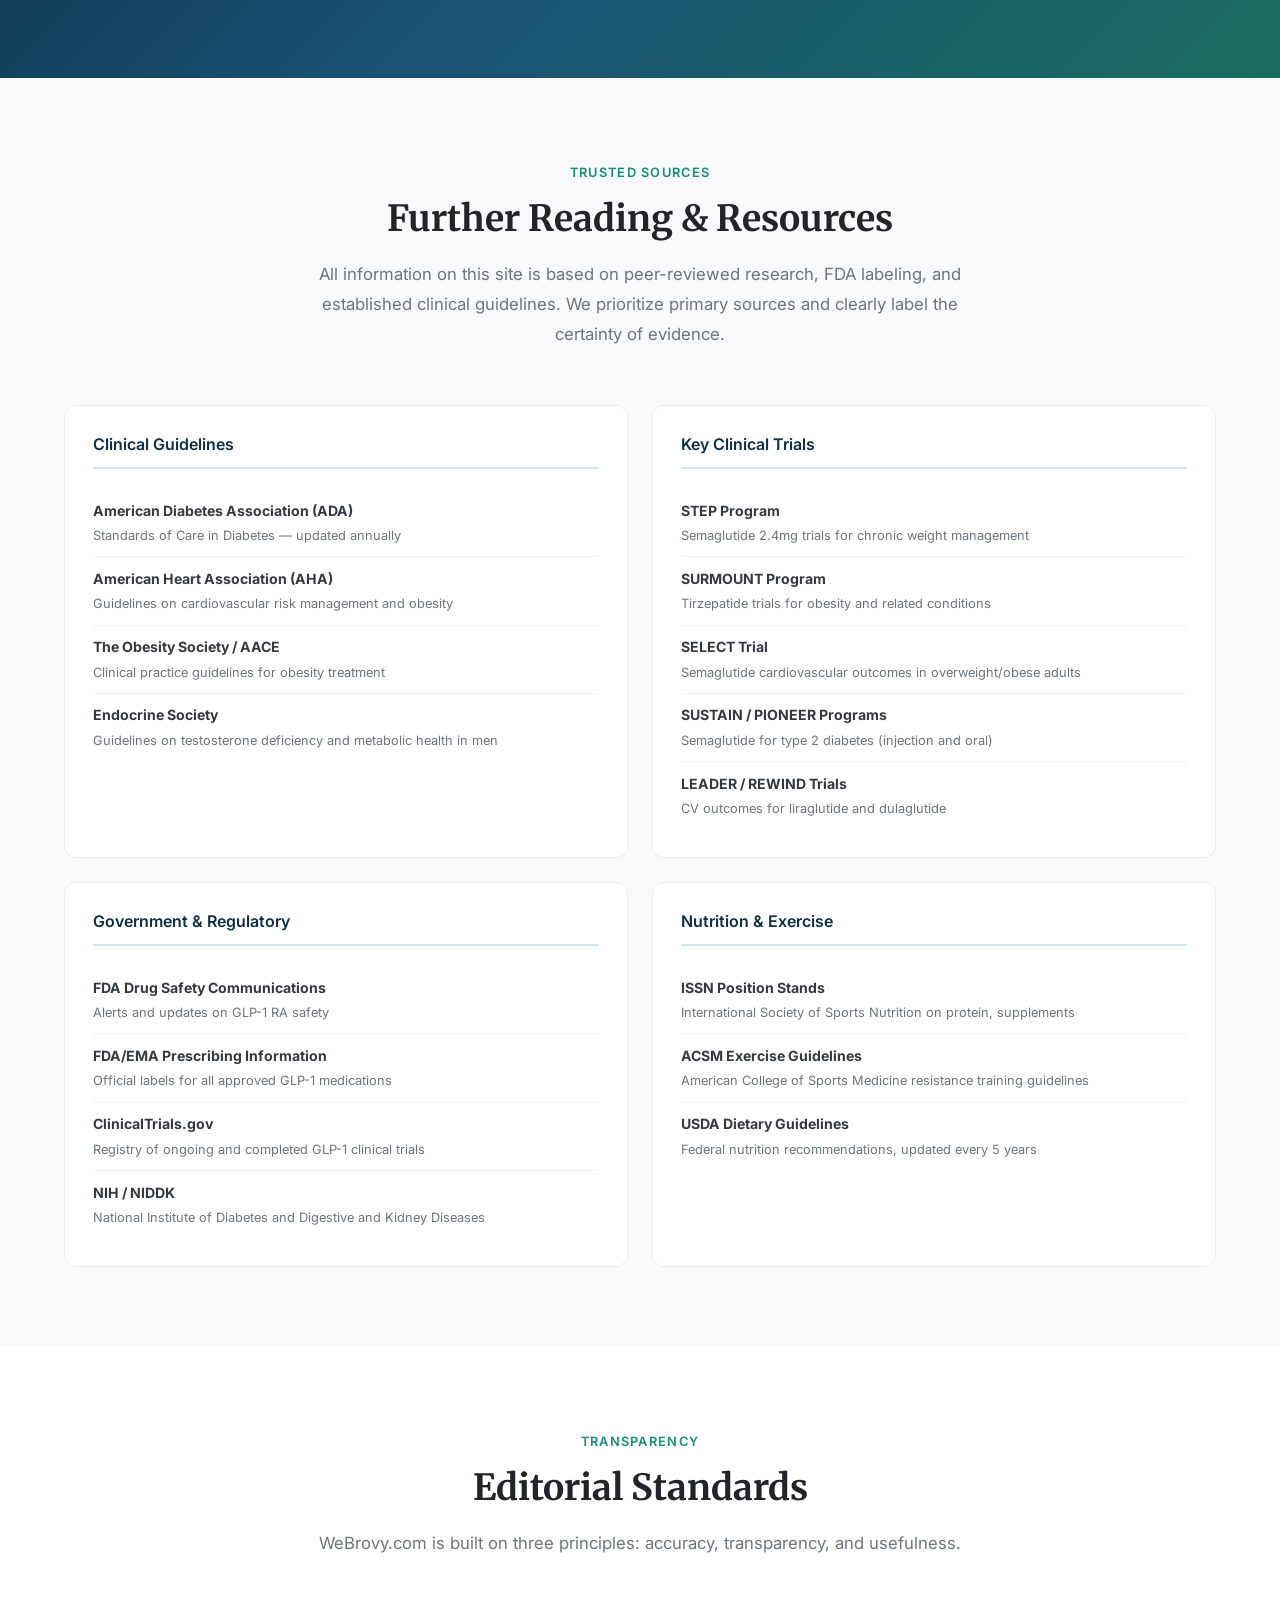
==== commit 467194c1: "Update hero badge to conversational tagline Co-Authored-By: Claude Opus 4.6 <noreply@anthropic.com>" ====
--- a/index.html
+++ b/index.html
@@ -44,7 +44,7 @@
   <header class="hero">
     <div class="hero-bg"></div>
     <div class="container hero-content">
-      <div class="hero-badge">Evidence-Based &middot; Clinician-Referenced &middot; Updated February 2026</div>
+      <div class="hero-badge">A Guide for Guys Taking GLP-1 for Weight Management</div>
       <h1>Evidence-Based GLP-1 Guidance for Men</h1>
       <p class="hero-subtitle">Practical, scientifically grounded resources on training, nutrition, side-effect management, and GLP-1 science. We're here to help you make informed decisions and have better conversations with your clinician.</p>
       <div class="hero-actions">
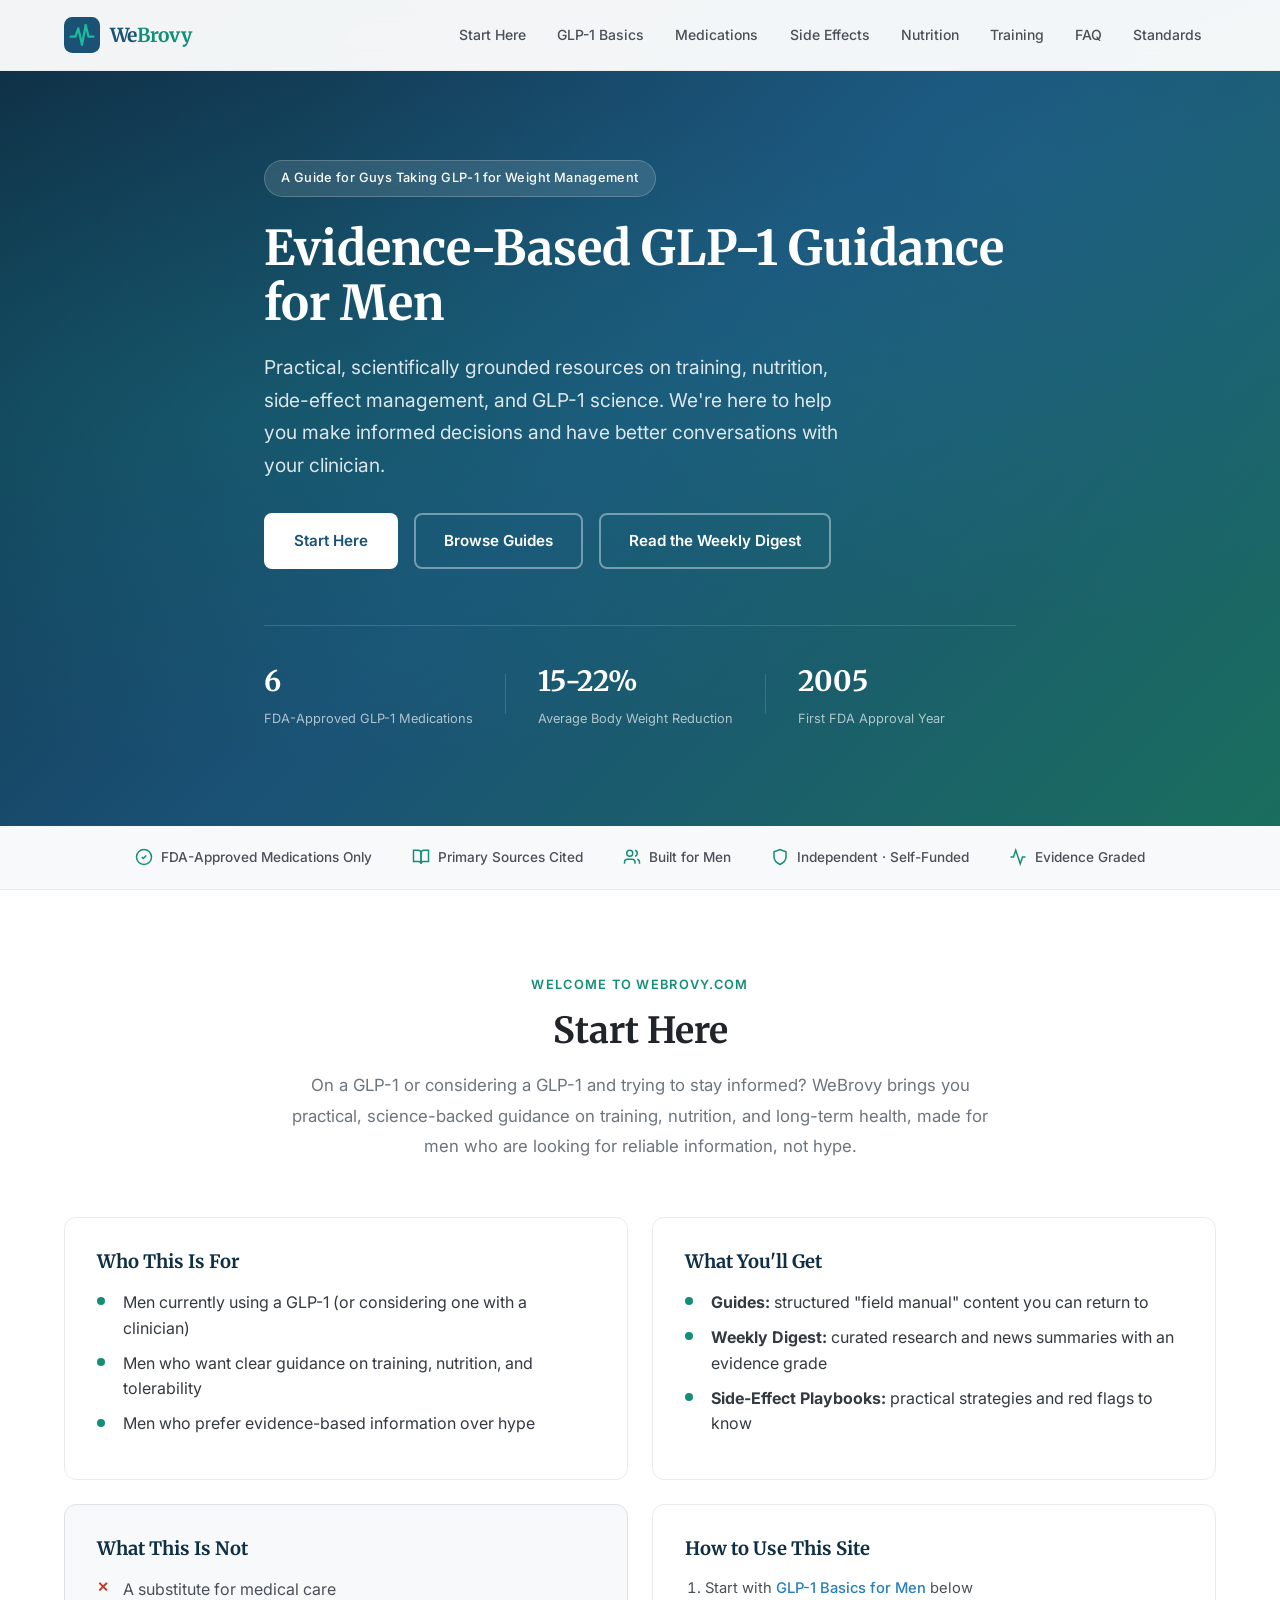
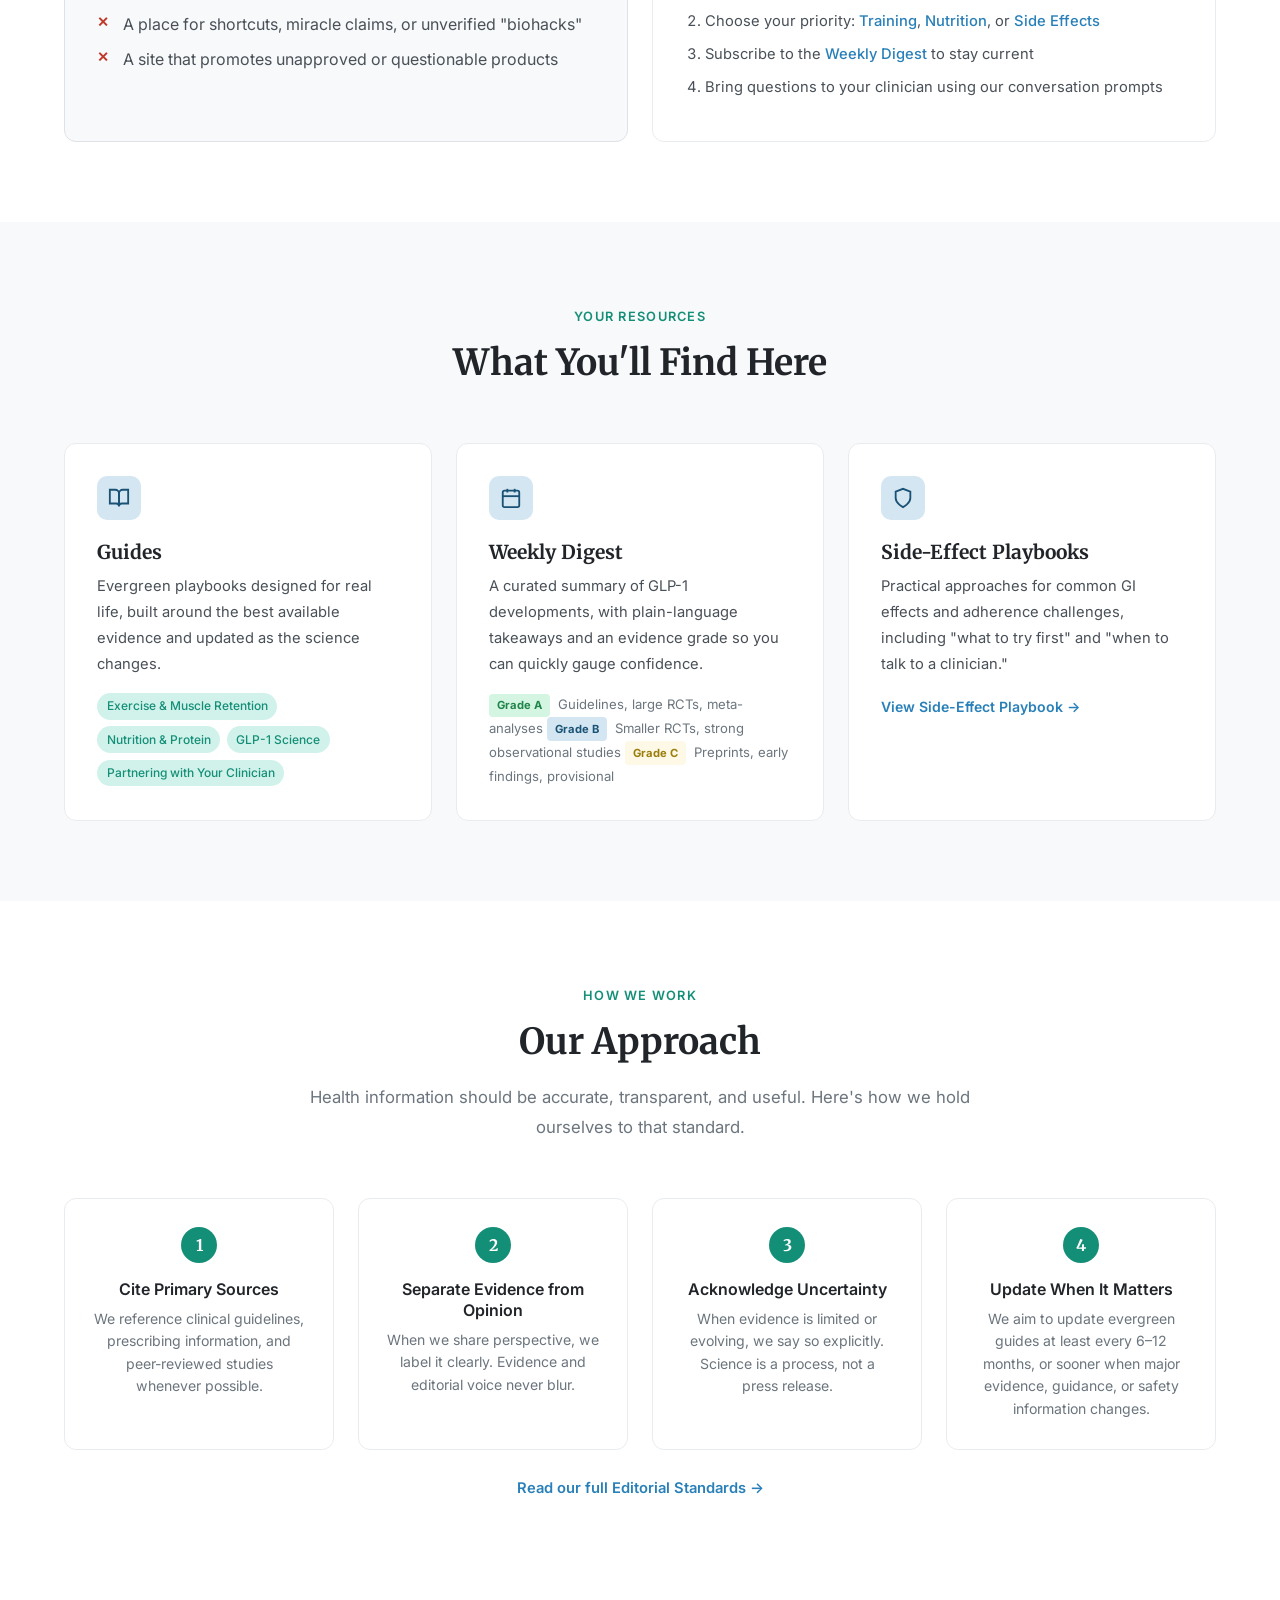
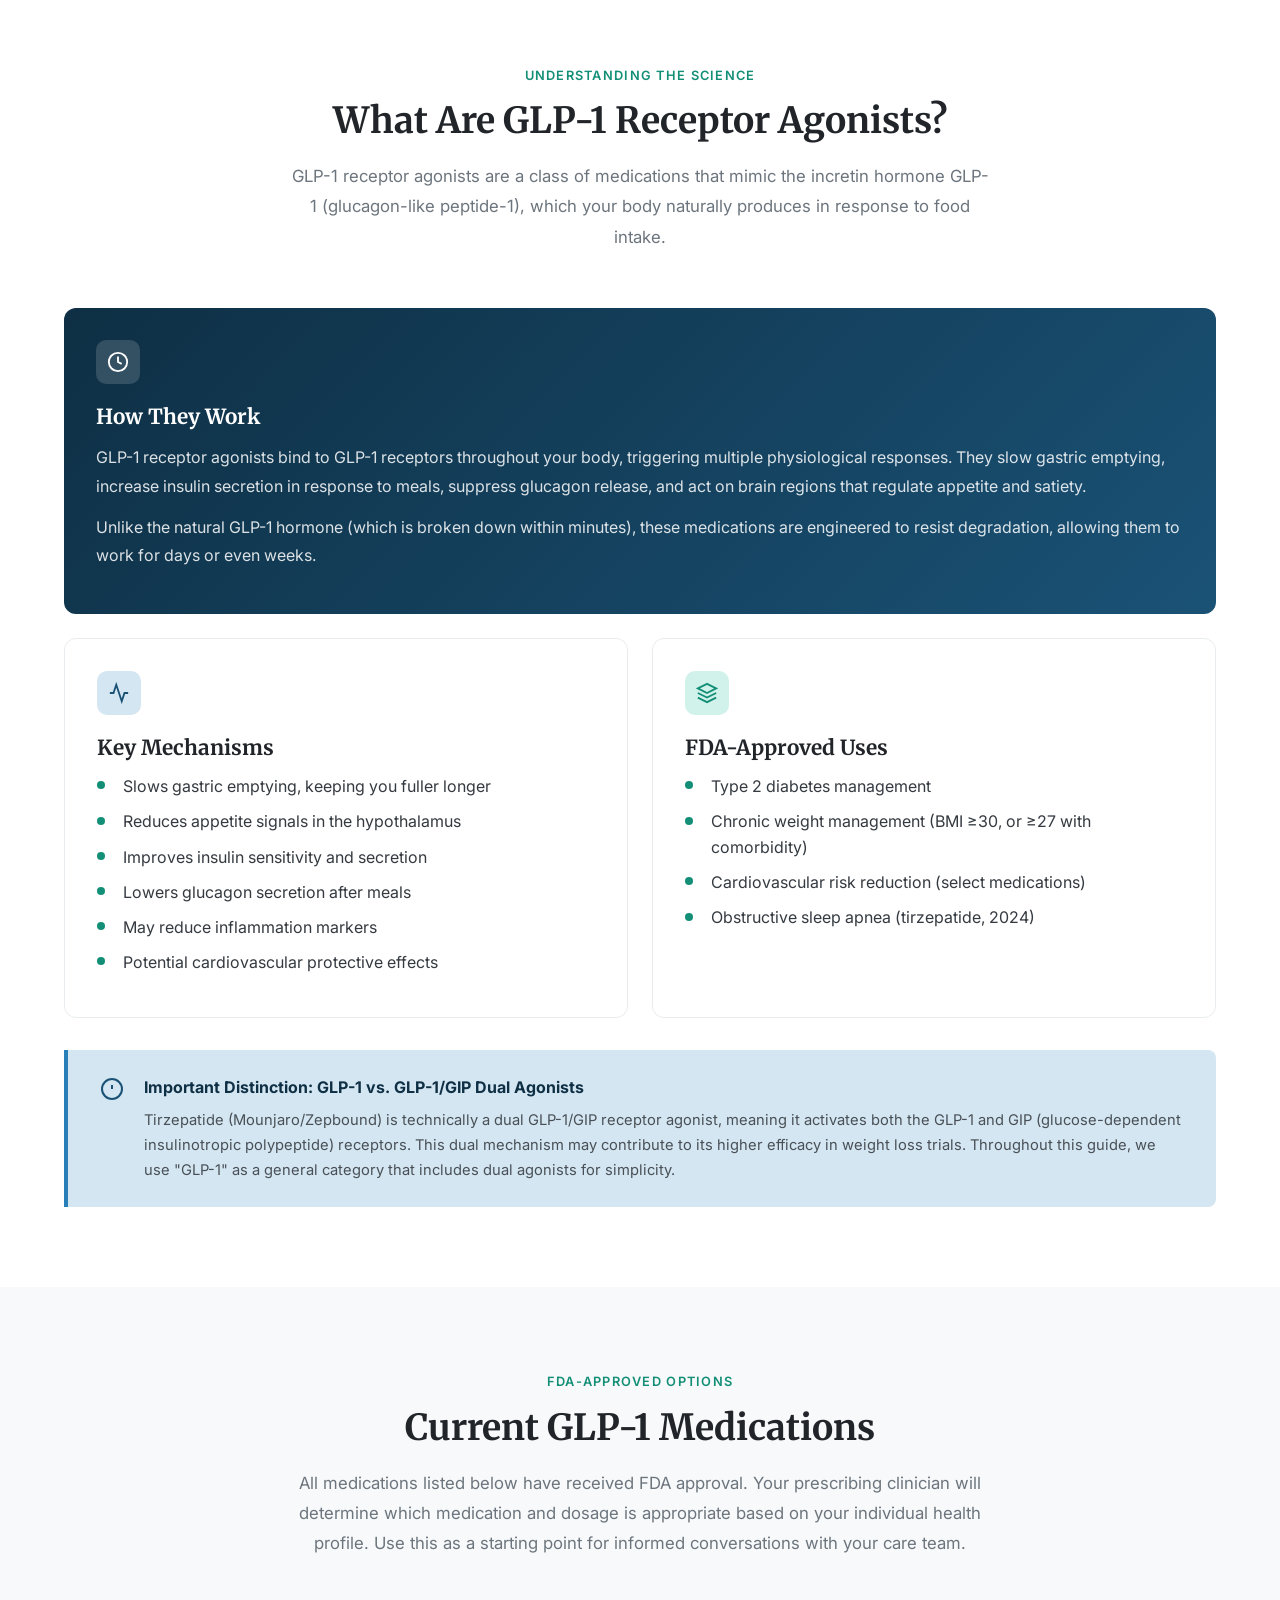
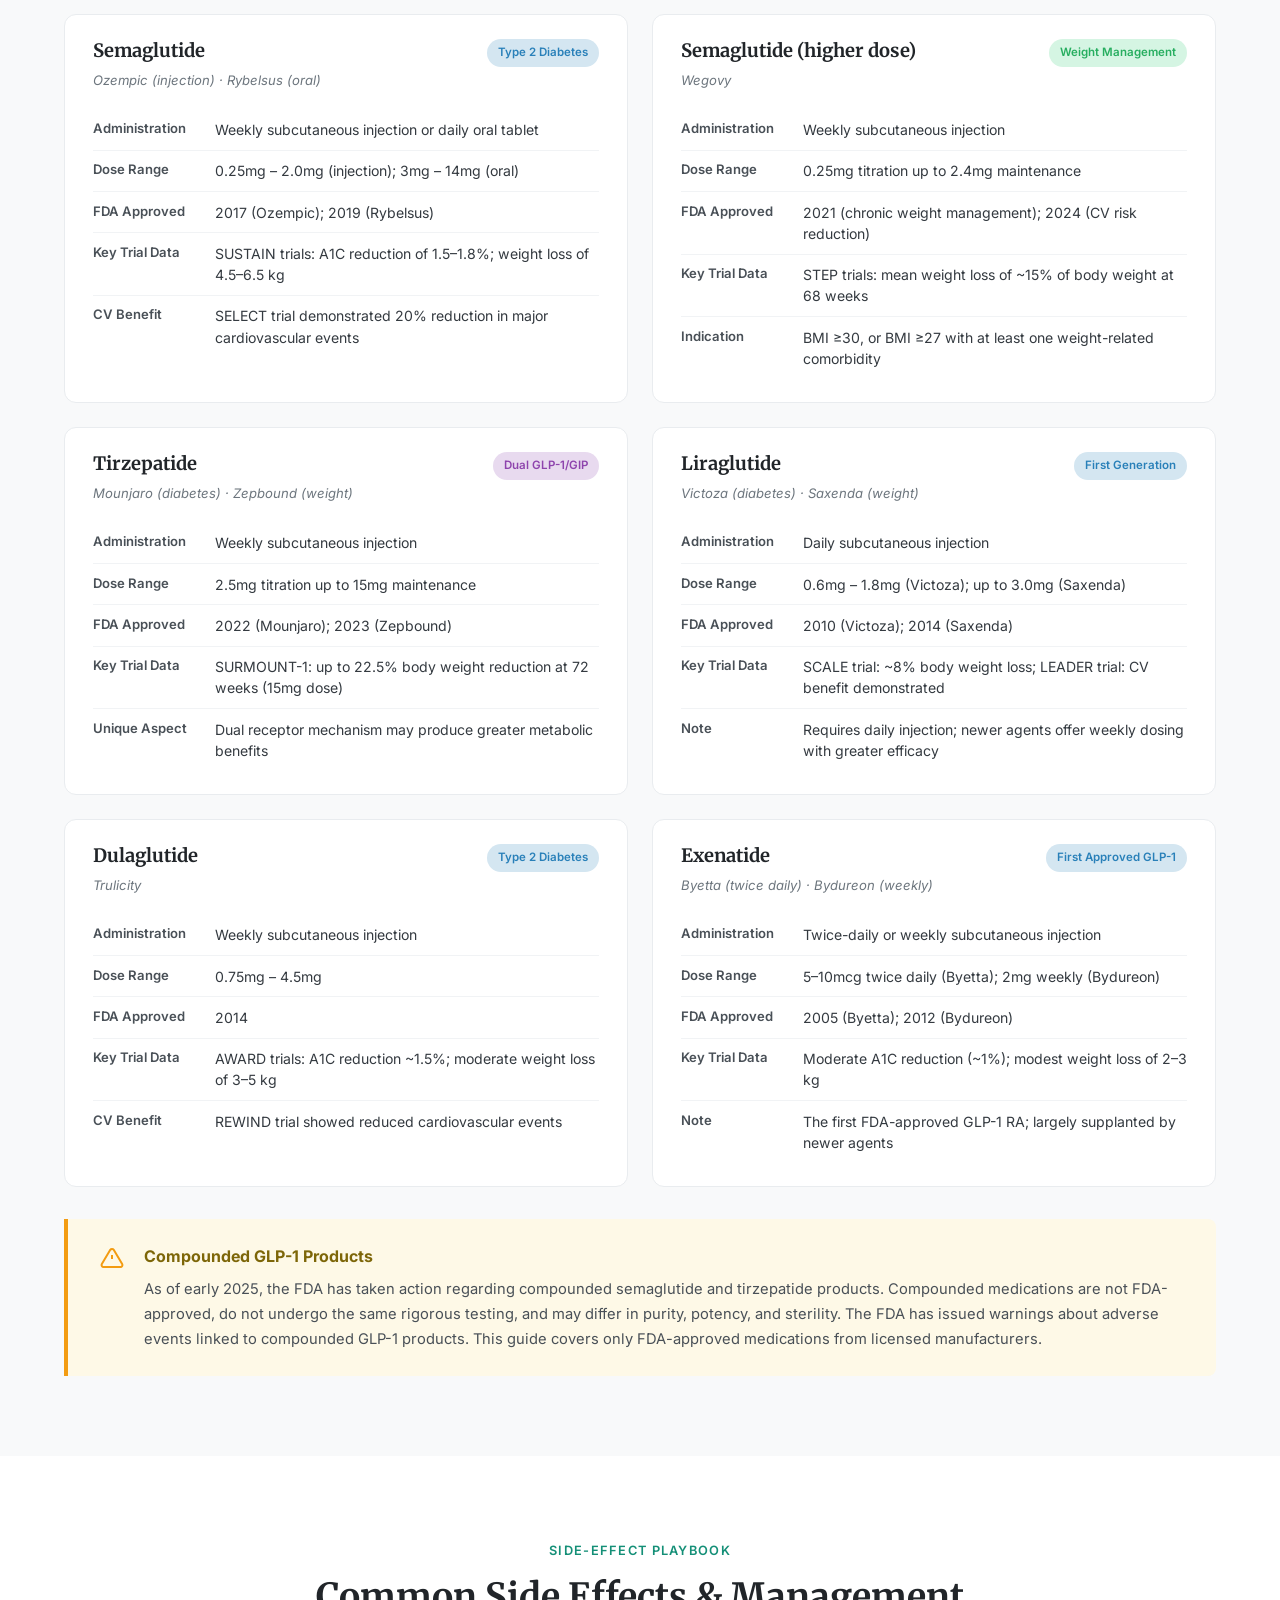
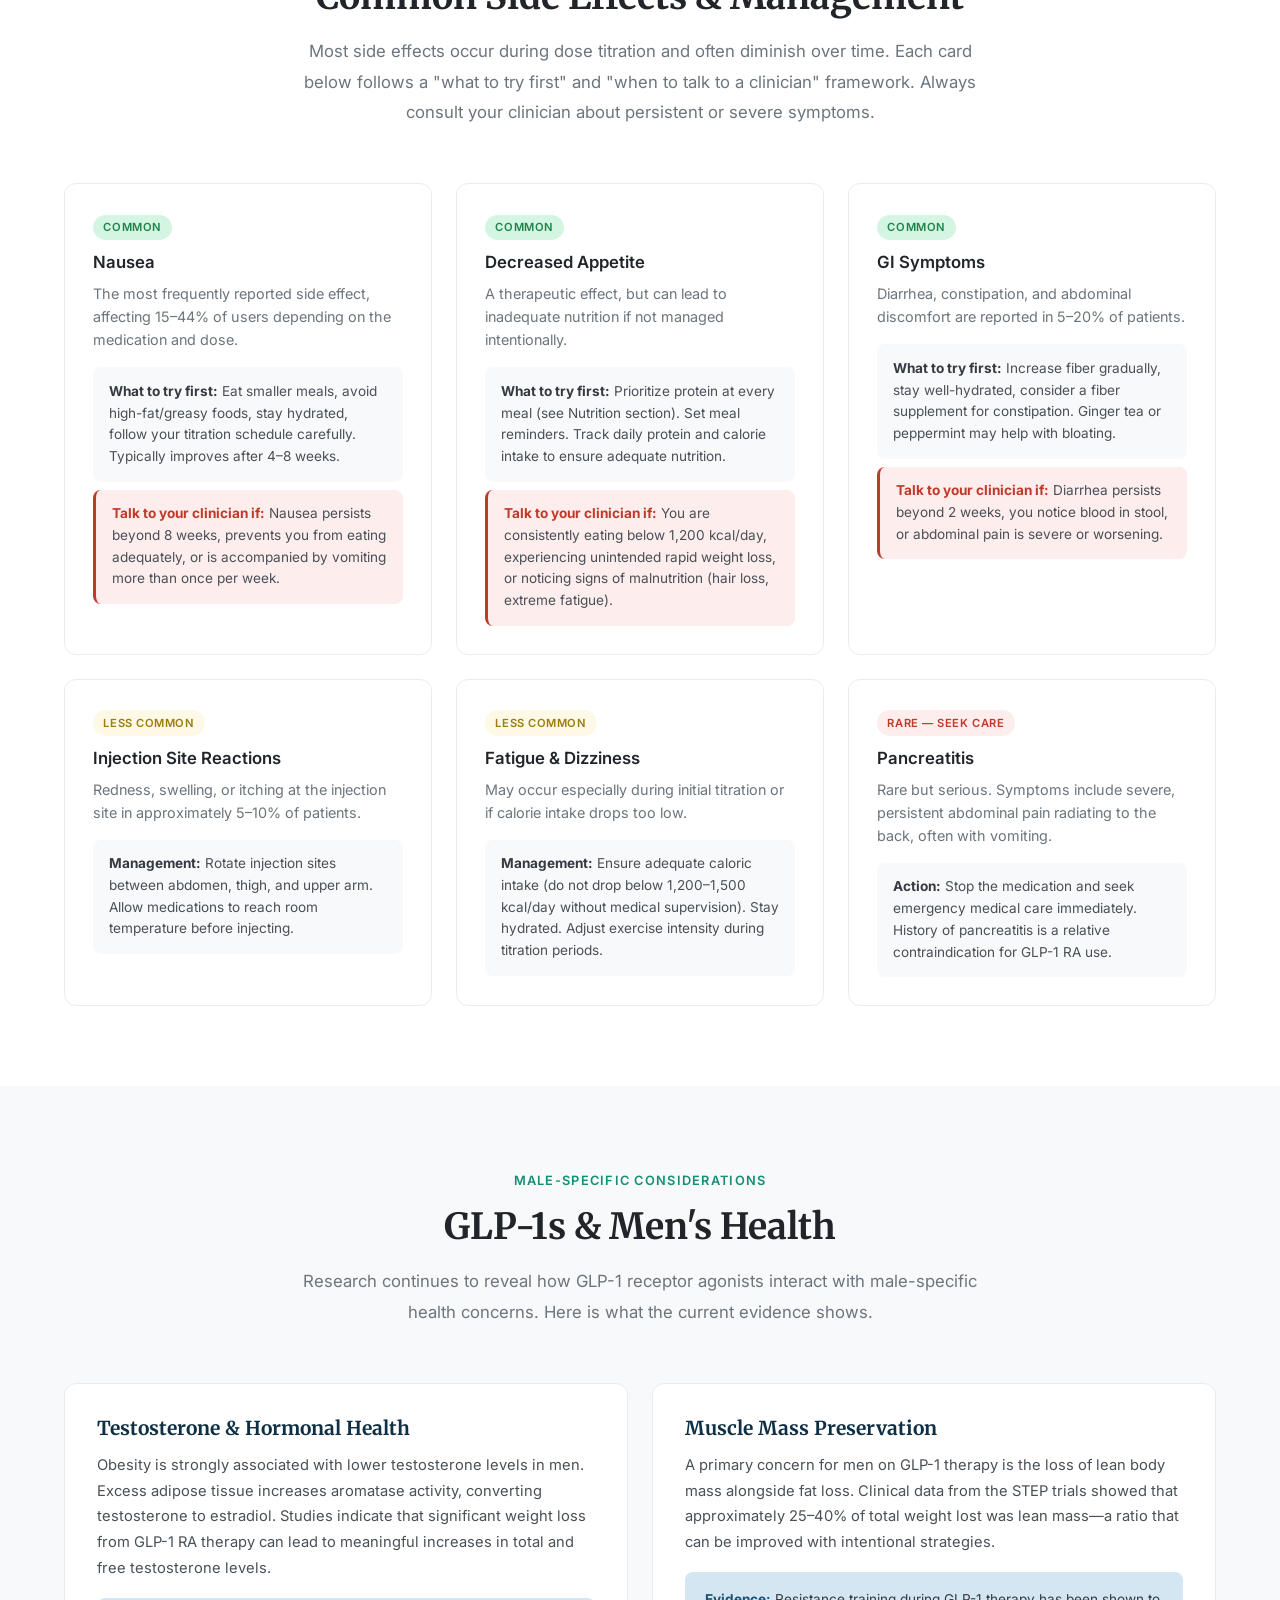
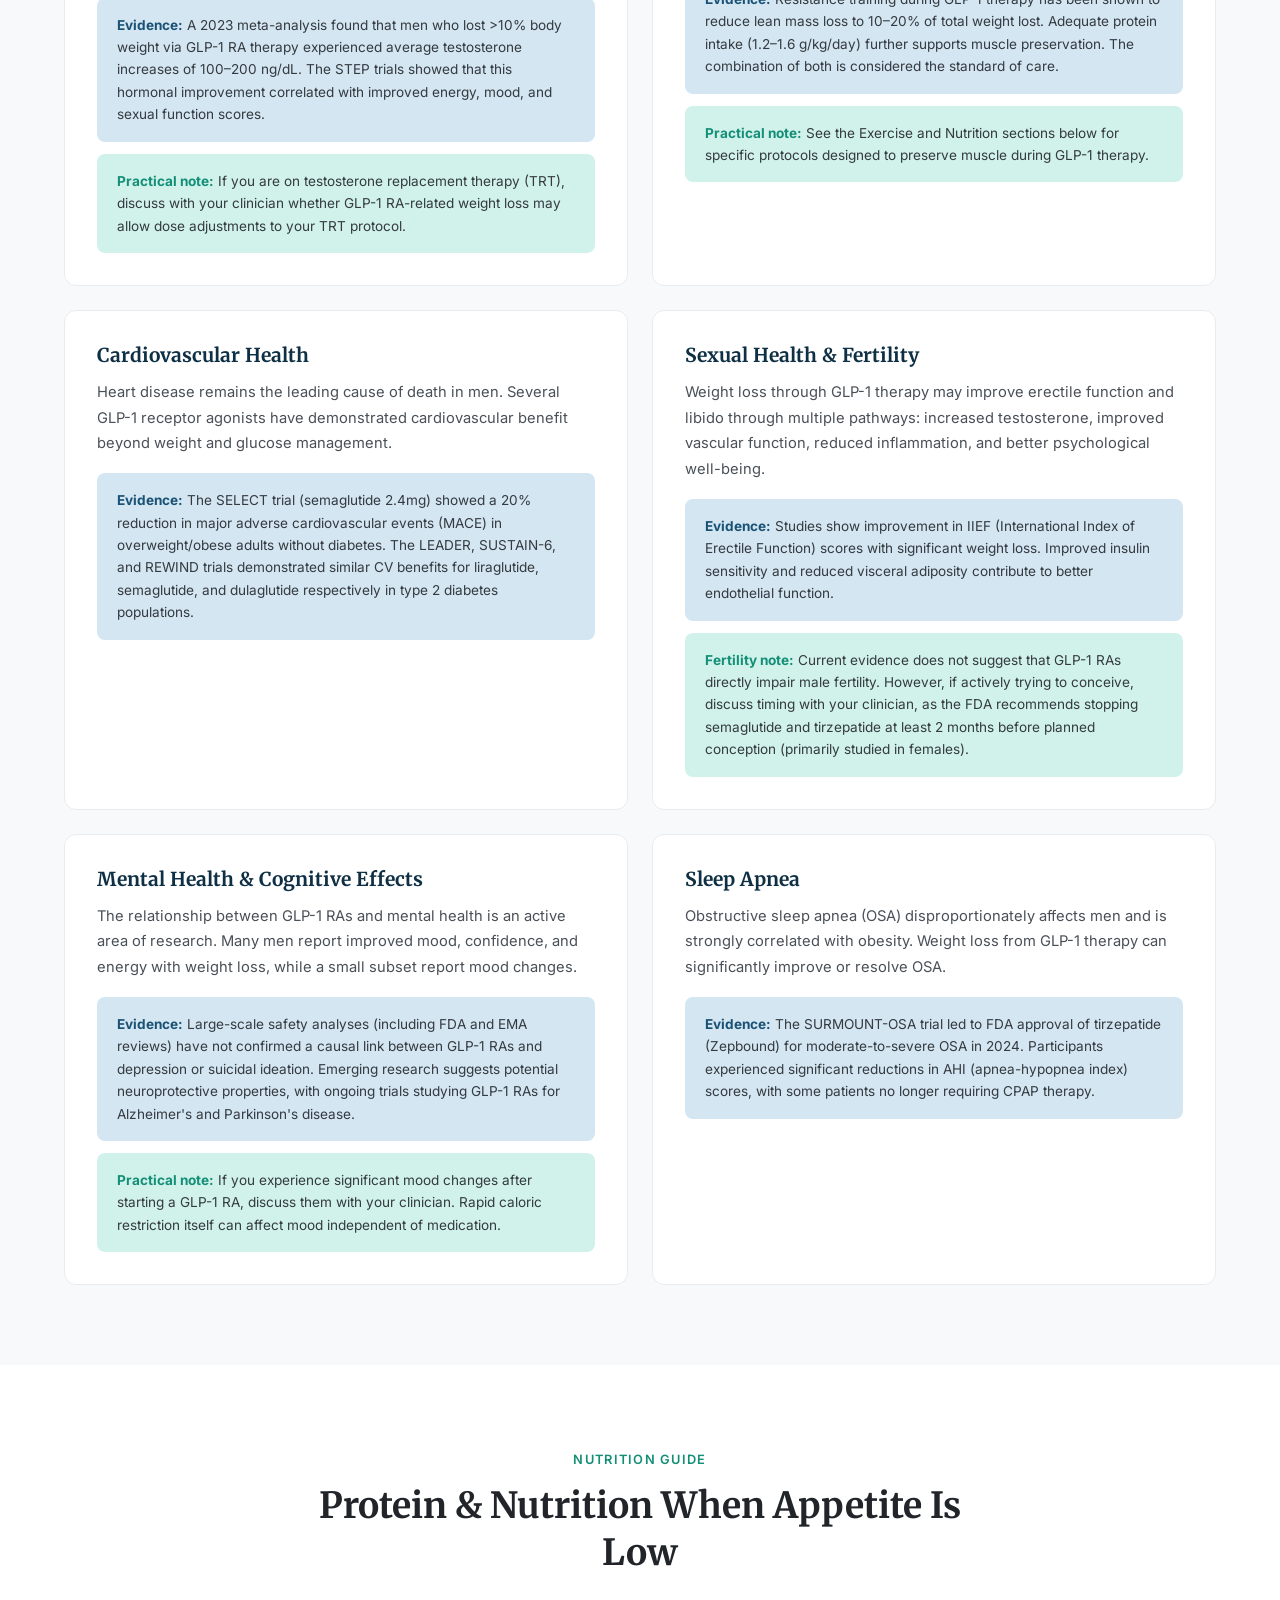
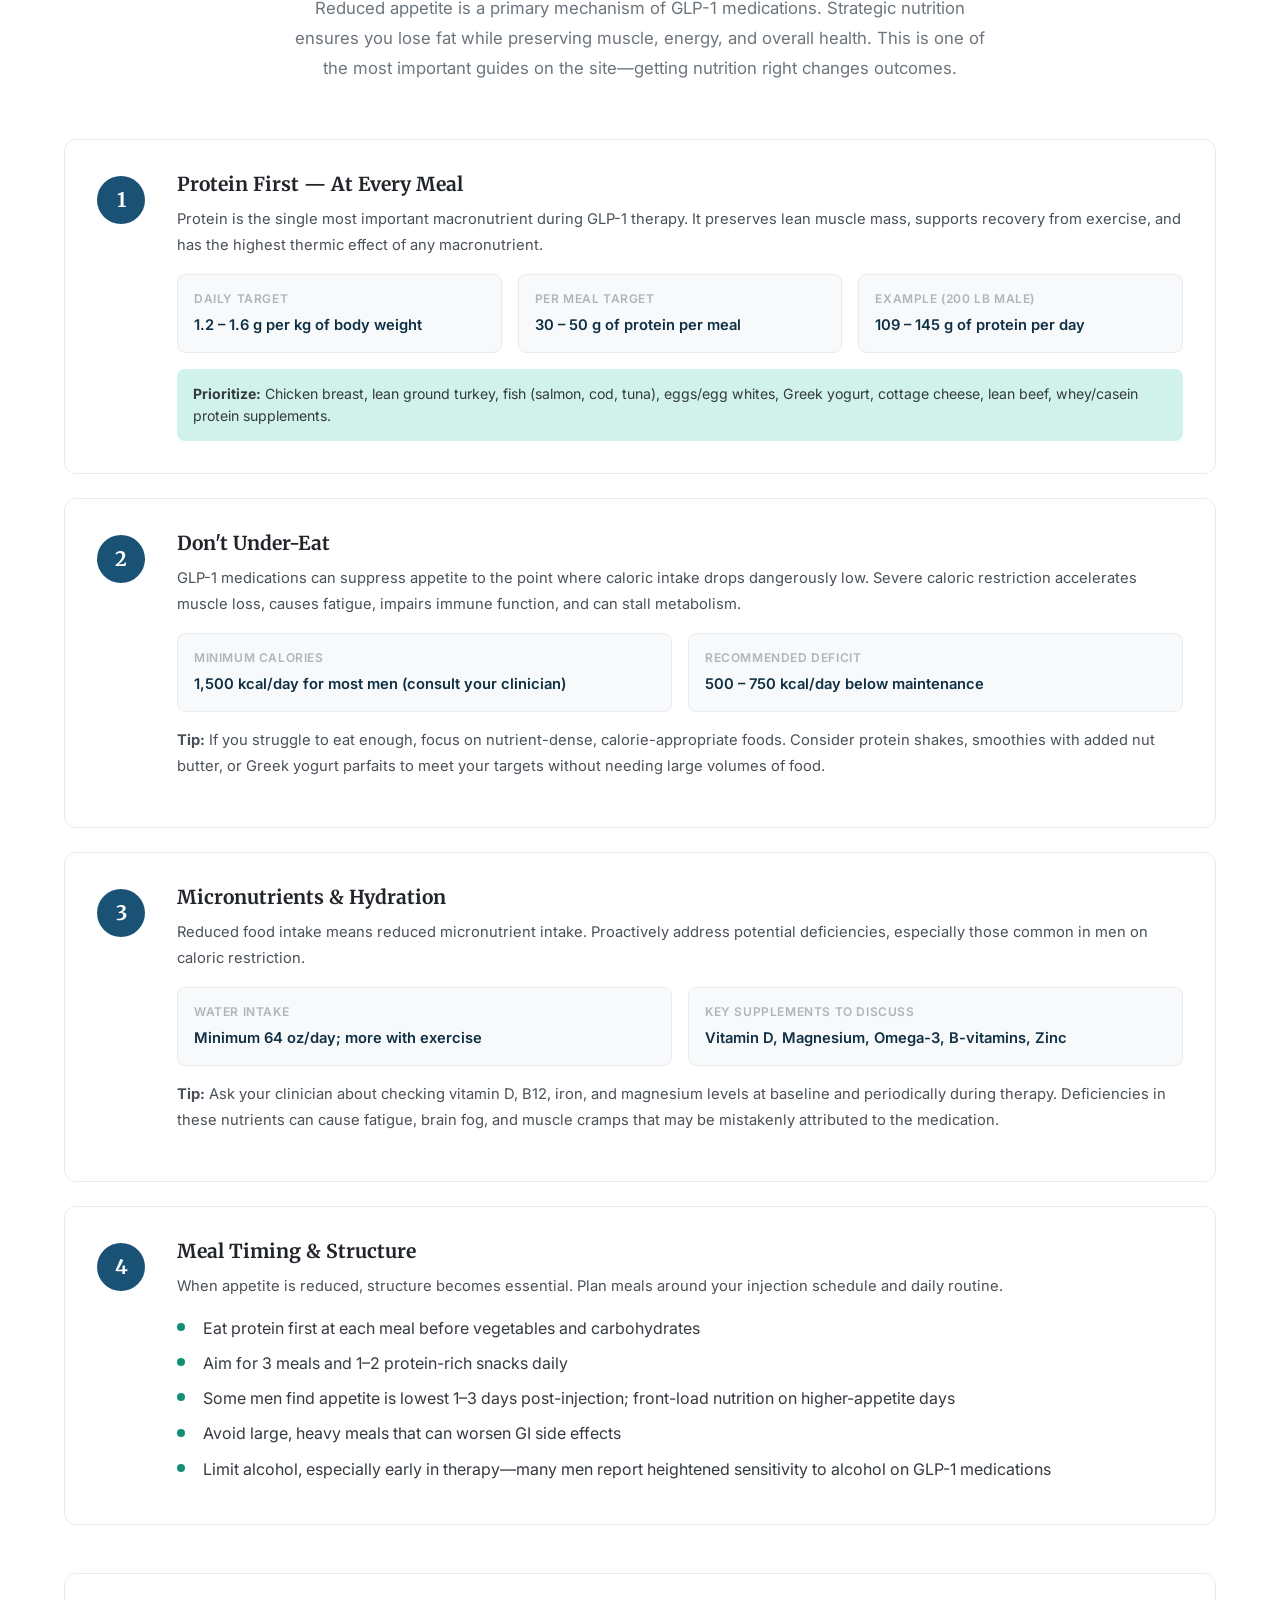
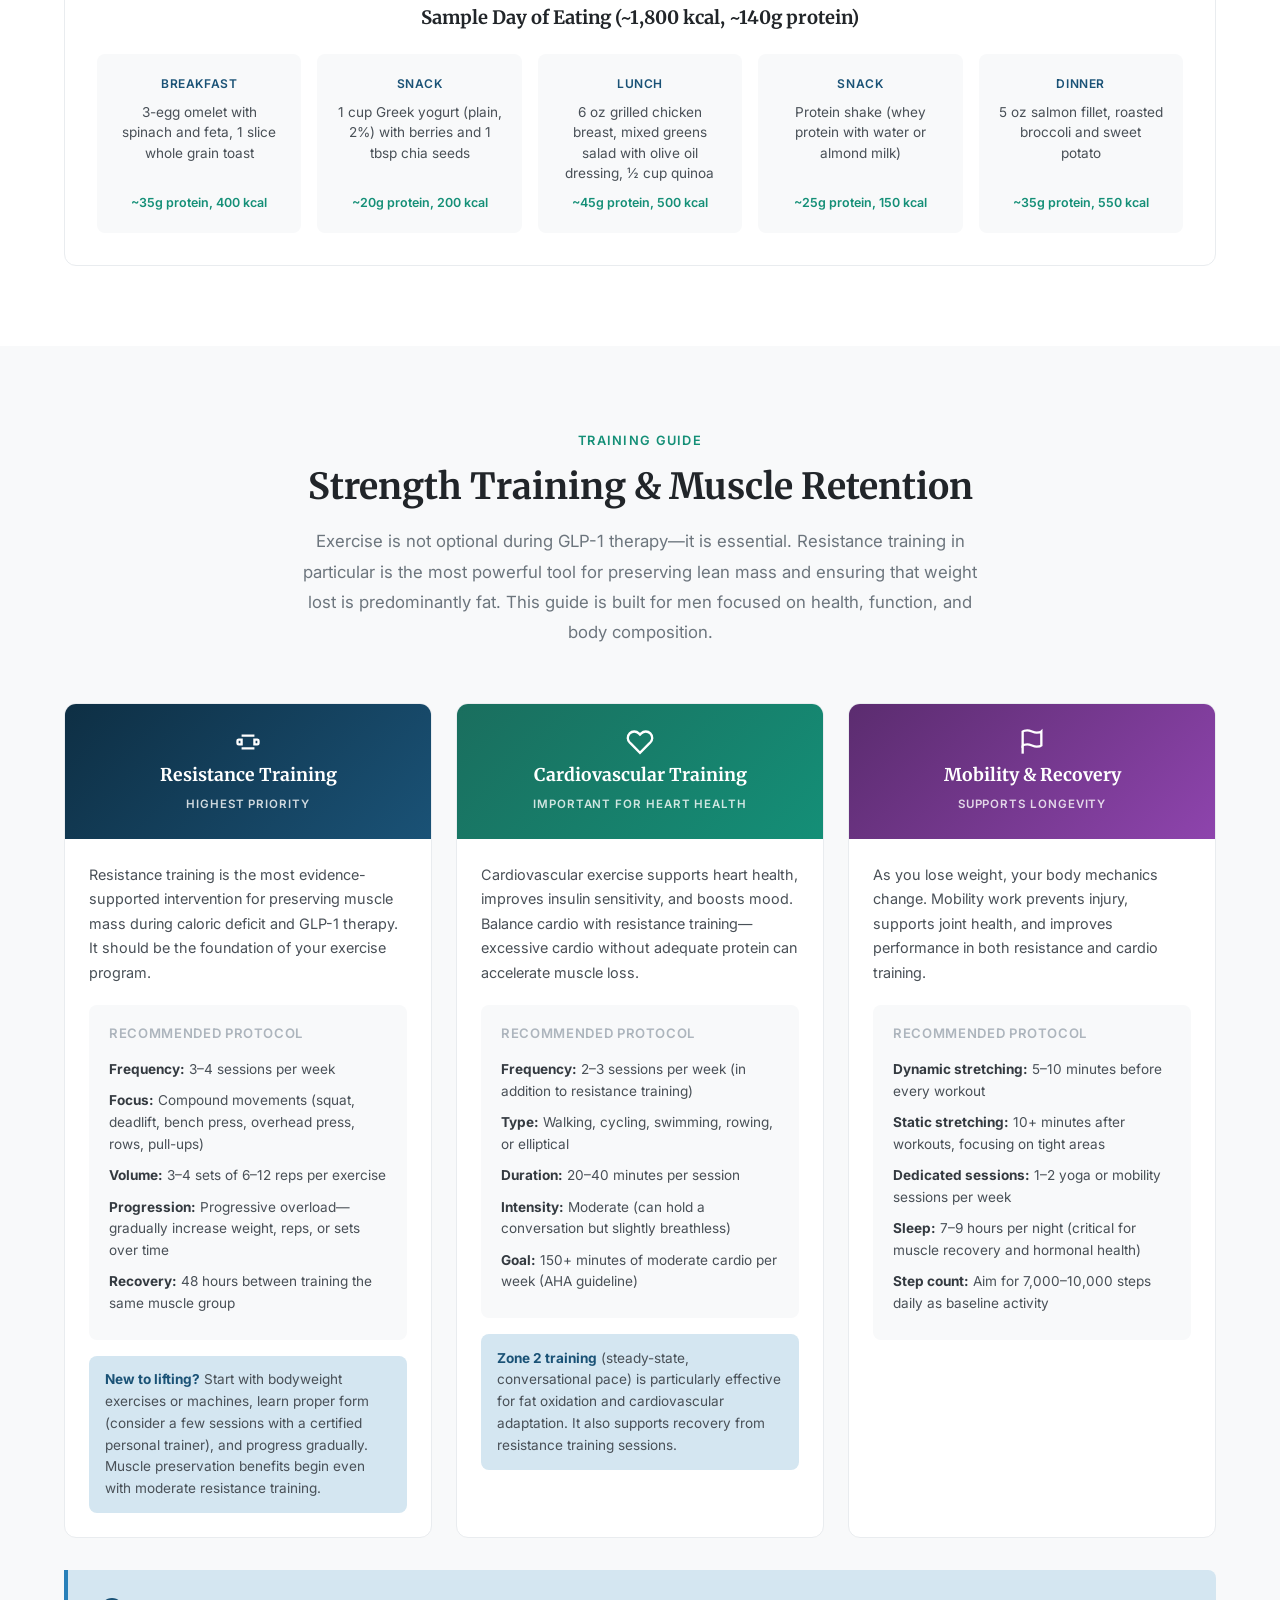
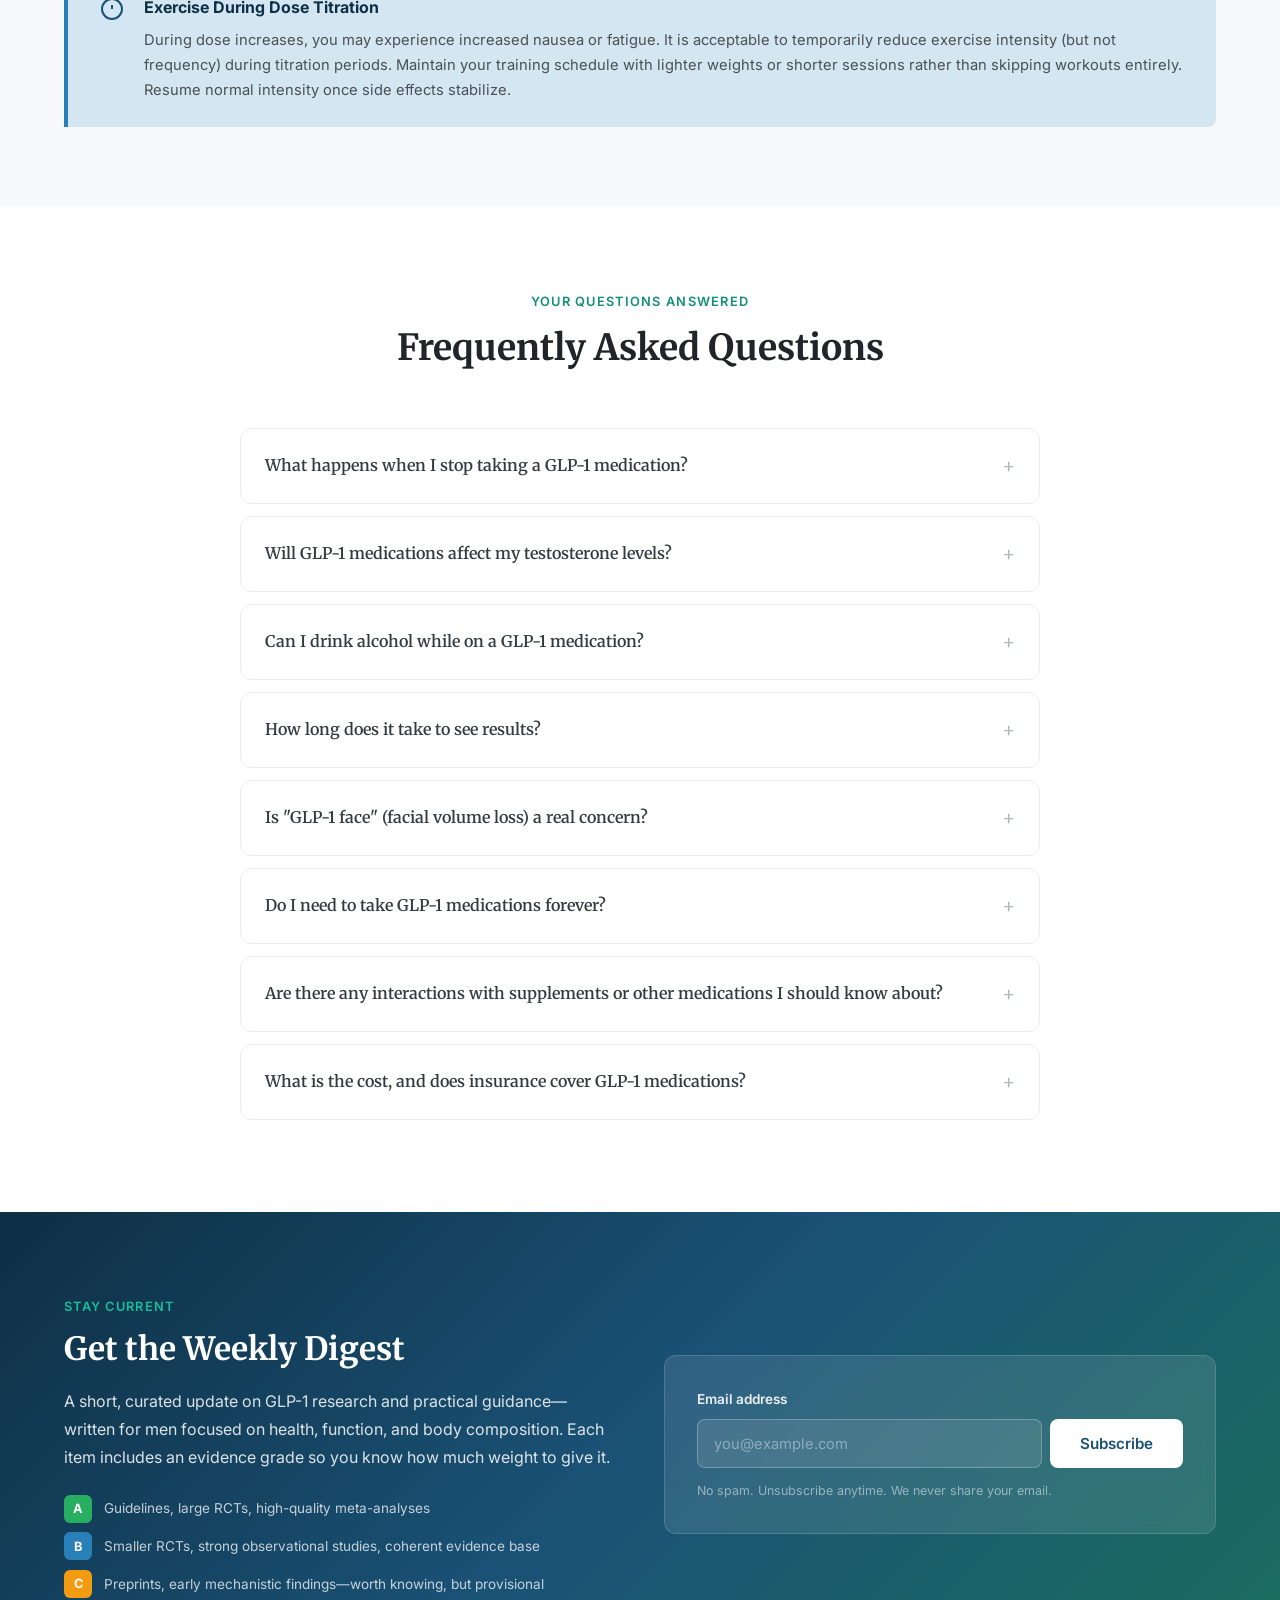
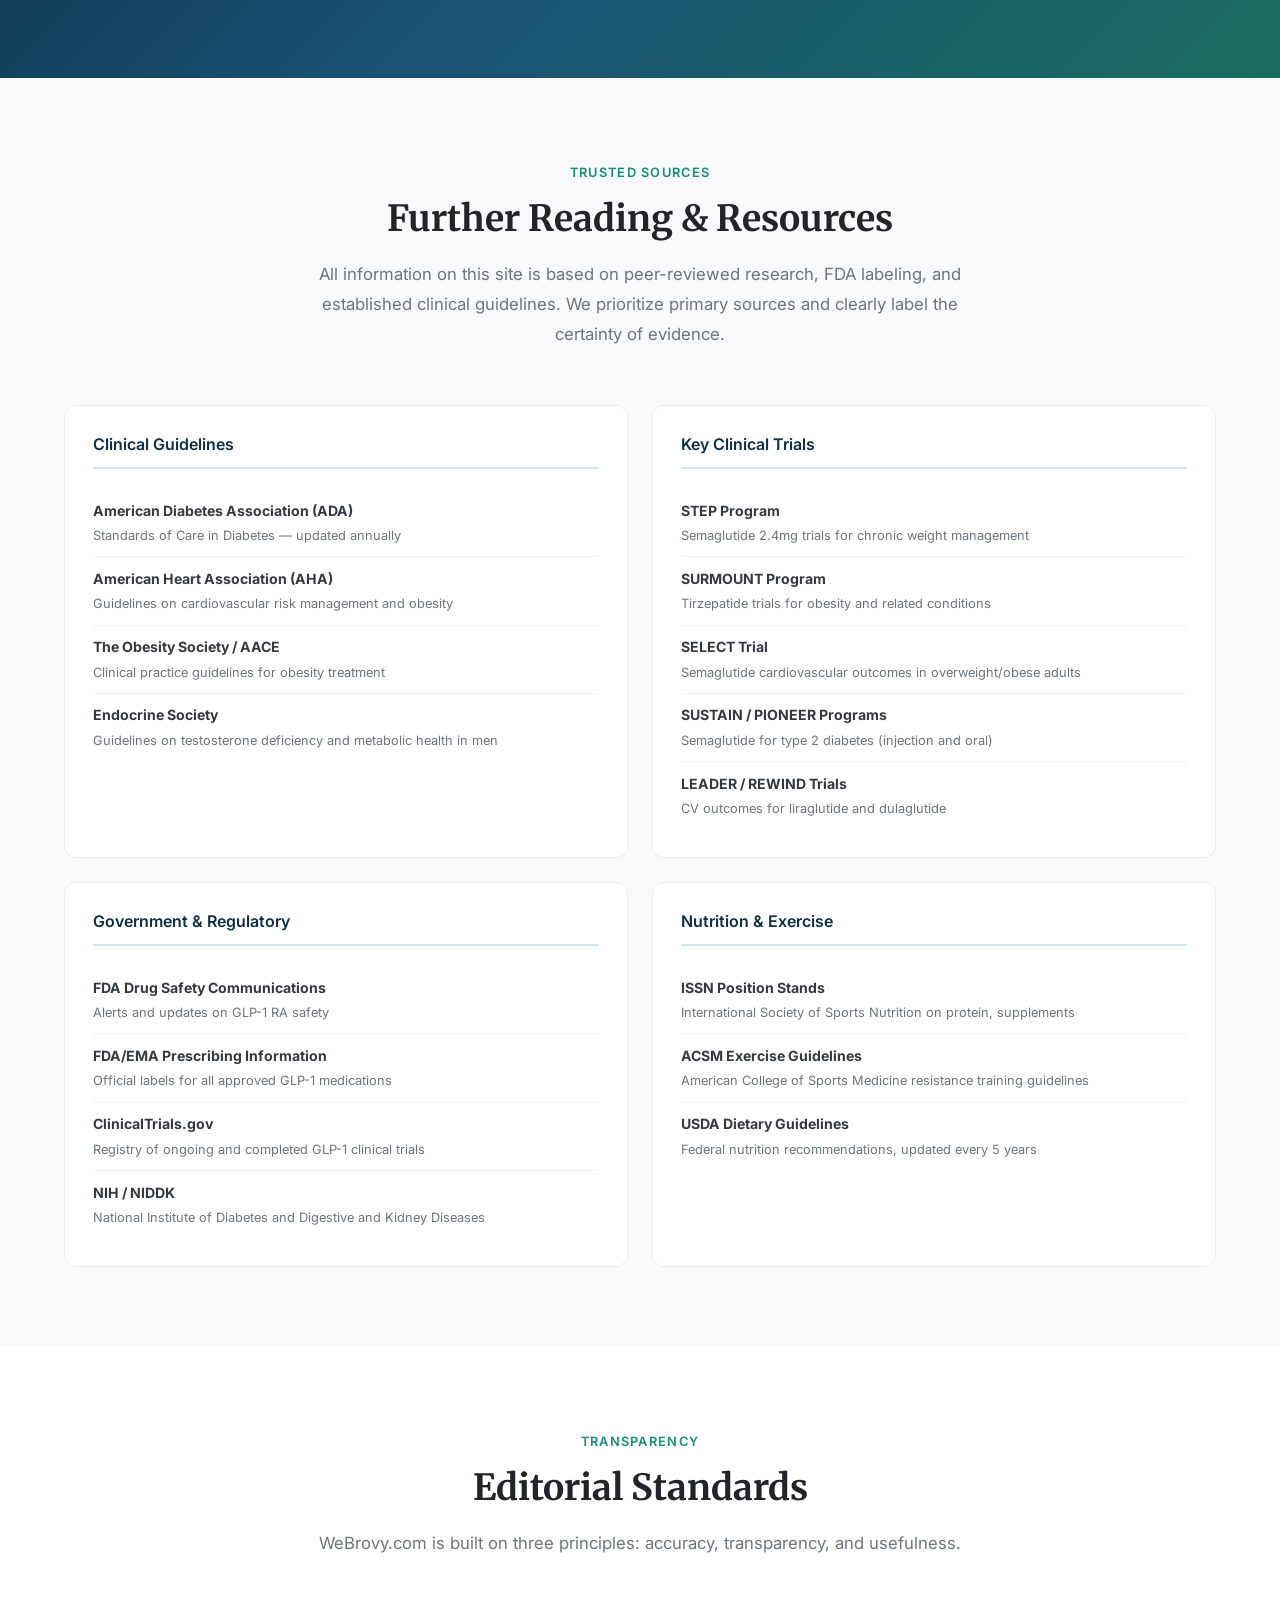
==== commit c06a0923: "updated Start Here text" ====
--- a/index.html
+++ b/index.html
@@ -105,7 +105,7 @@
       <div class="section-header">
         <span class="section-label">Welcome to WeBrovy.com</span>
         <h2>Start Here</h2>
-        <p class="section-intro">WeBrovy.com is a practical, evidence-based resource for men using GLP-1 medications&mdash;especially those balancing weight management with training, muscle retention, and long-term health.</p>
+        <p class="section-intro">On a GLP-1 or considering a GLP-1 and trying to stay informed? WeBrovy brings you practical, science-backed guidance on training, nutrition, and long-term health, made for men who are looking for reliable information, not hype.</p>
       </div>
 
       <div class="start-here-grid">
@@ -1212,7 +1212,7 @@
         </div>
       </div>
       <div class="footer-bottom">
-        <p>&copy; 2026 WeBrovy.com. Educational information only. Not medical advice. Always consult a qualified clinician for personal medical decisions.</p>
+        <p>The information on WeBrovy.com is for educational purposes only and is not medical advice. It does not replace care from a qualified healthcare professional.</p>
       </div>
     </div>
   </footer>
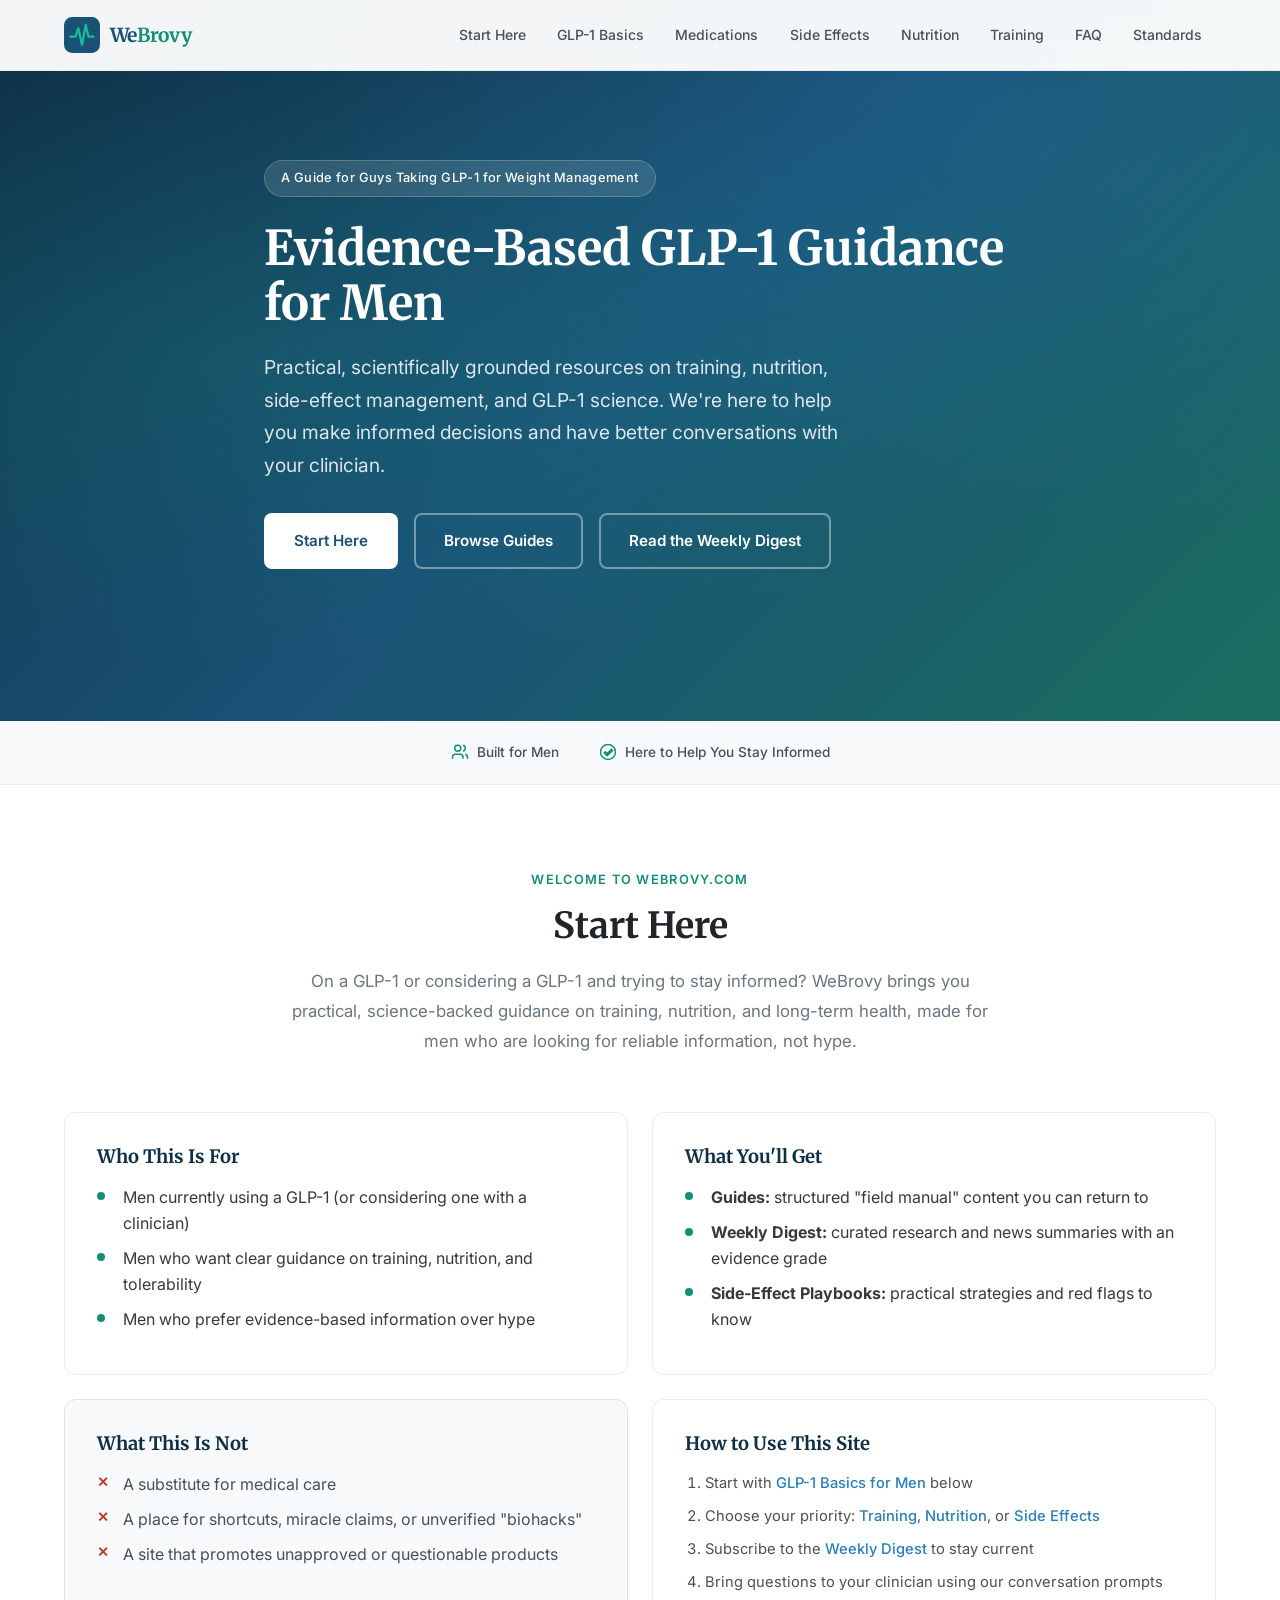
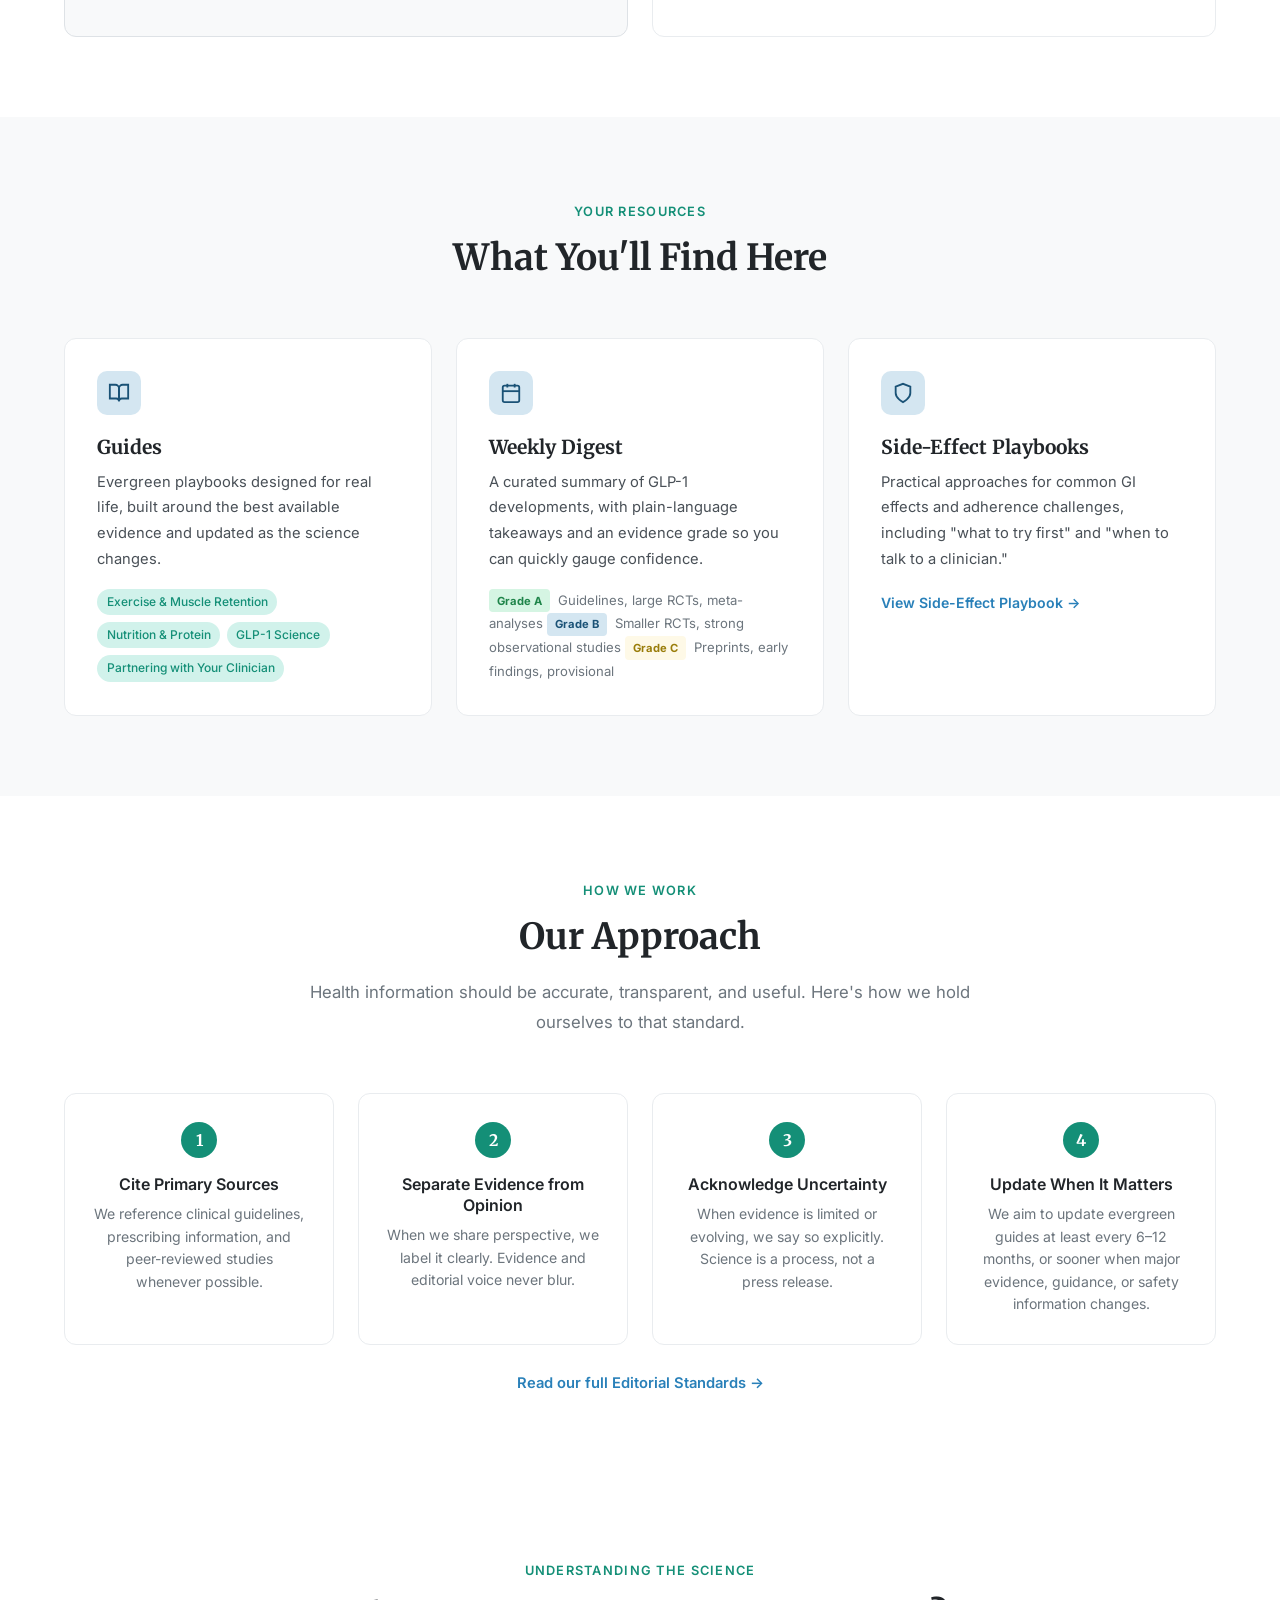
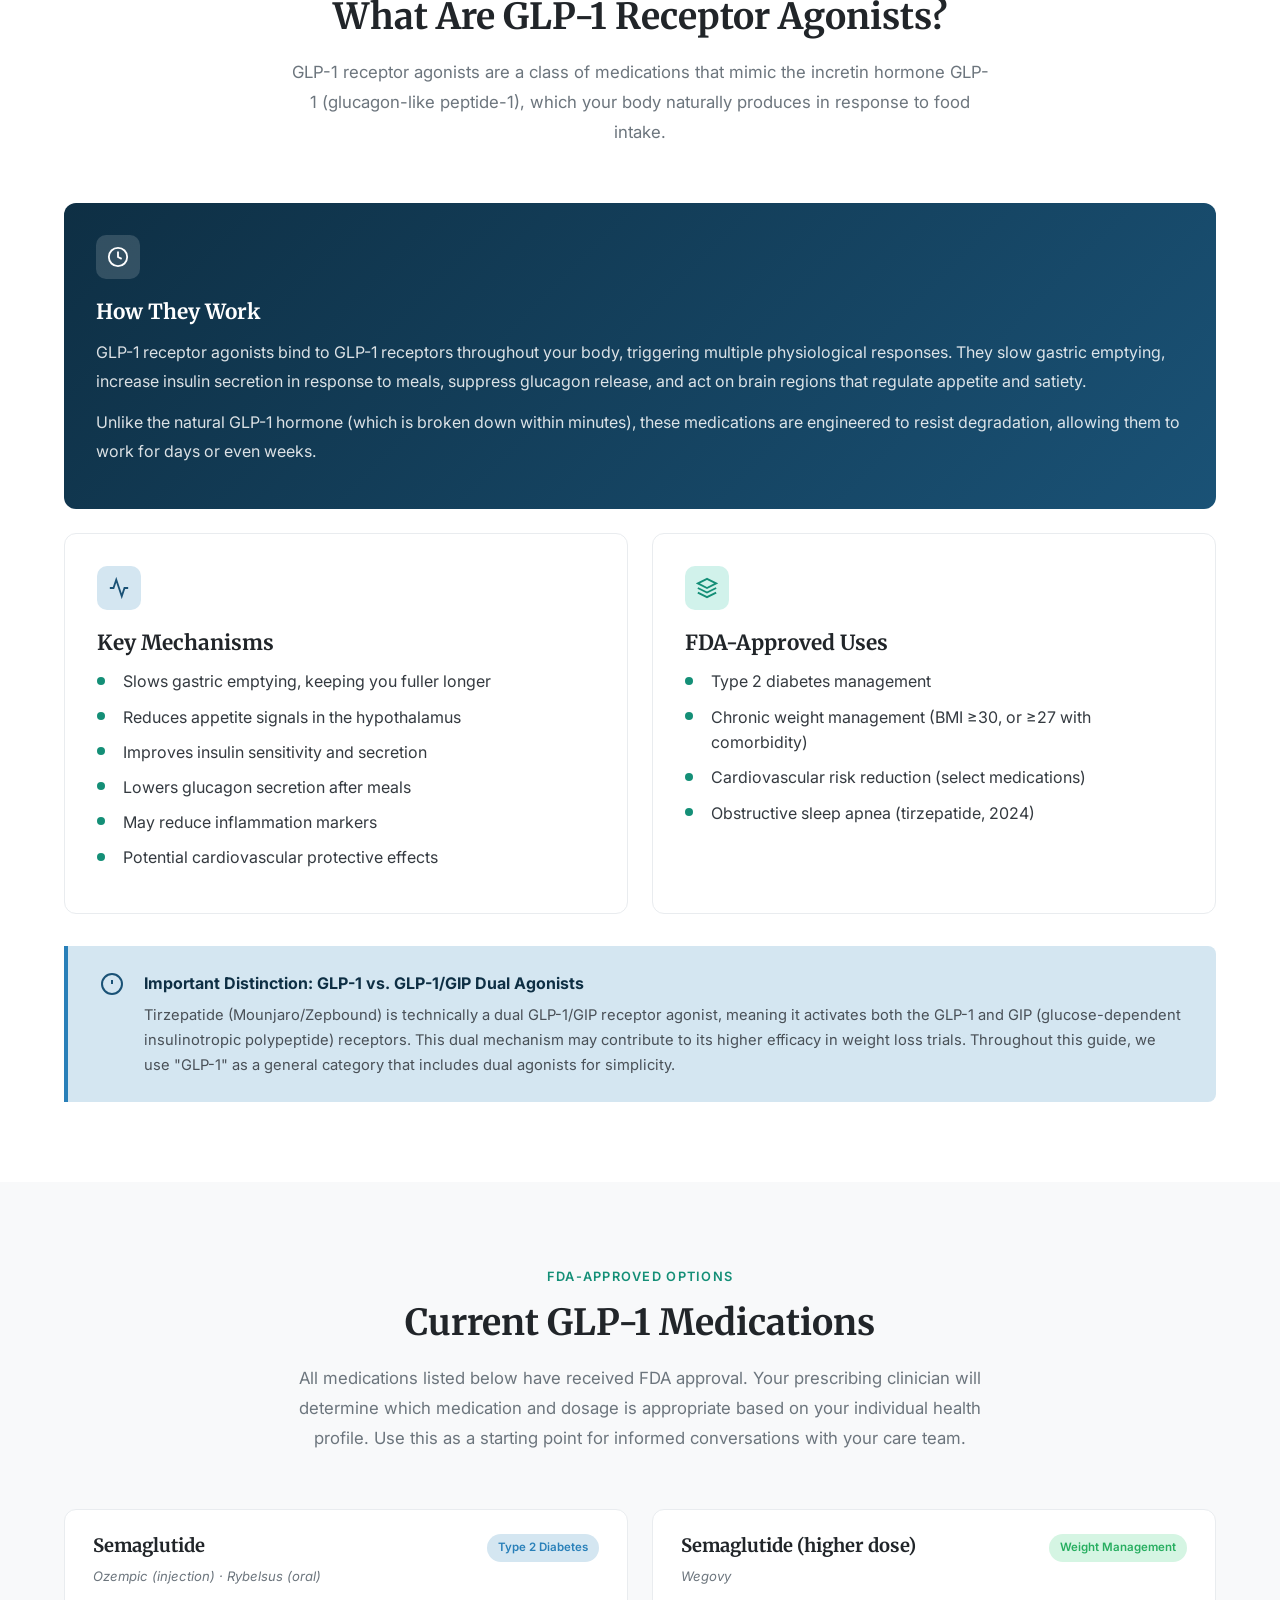
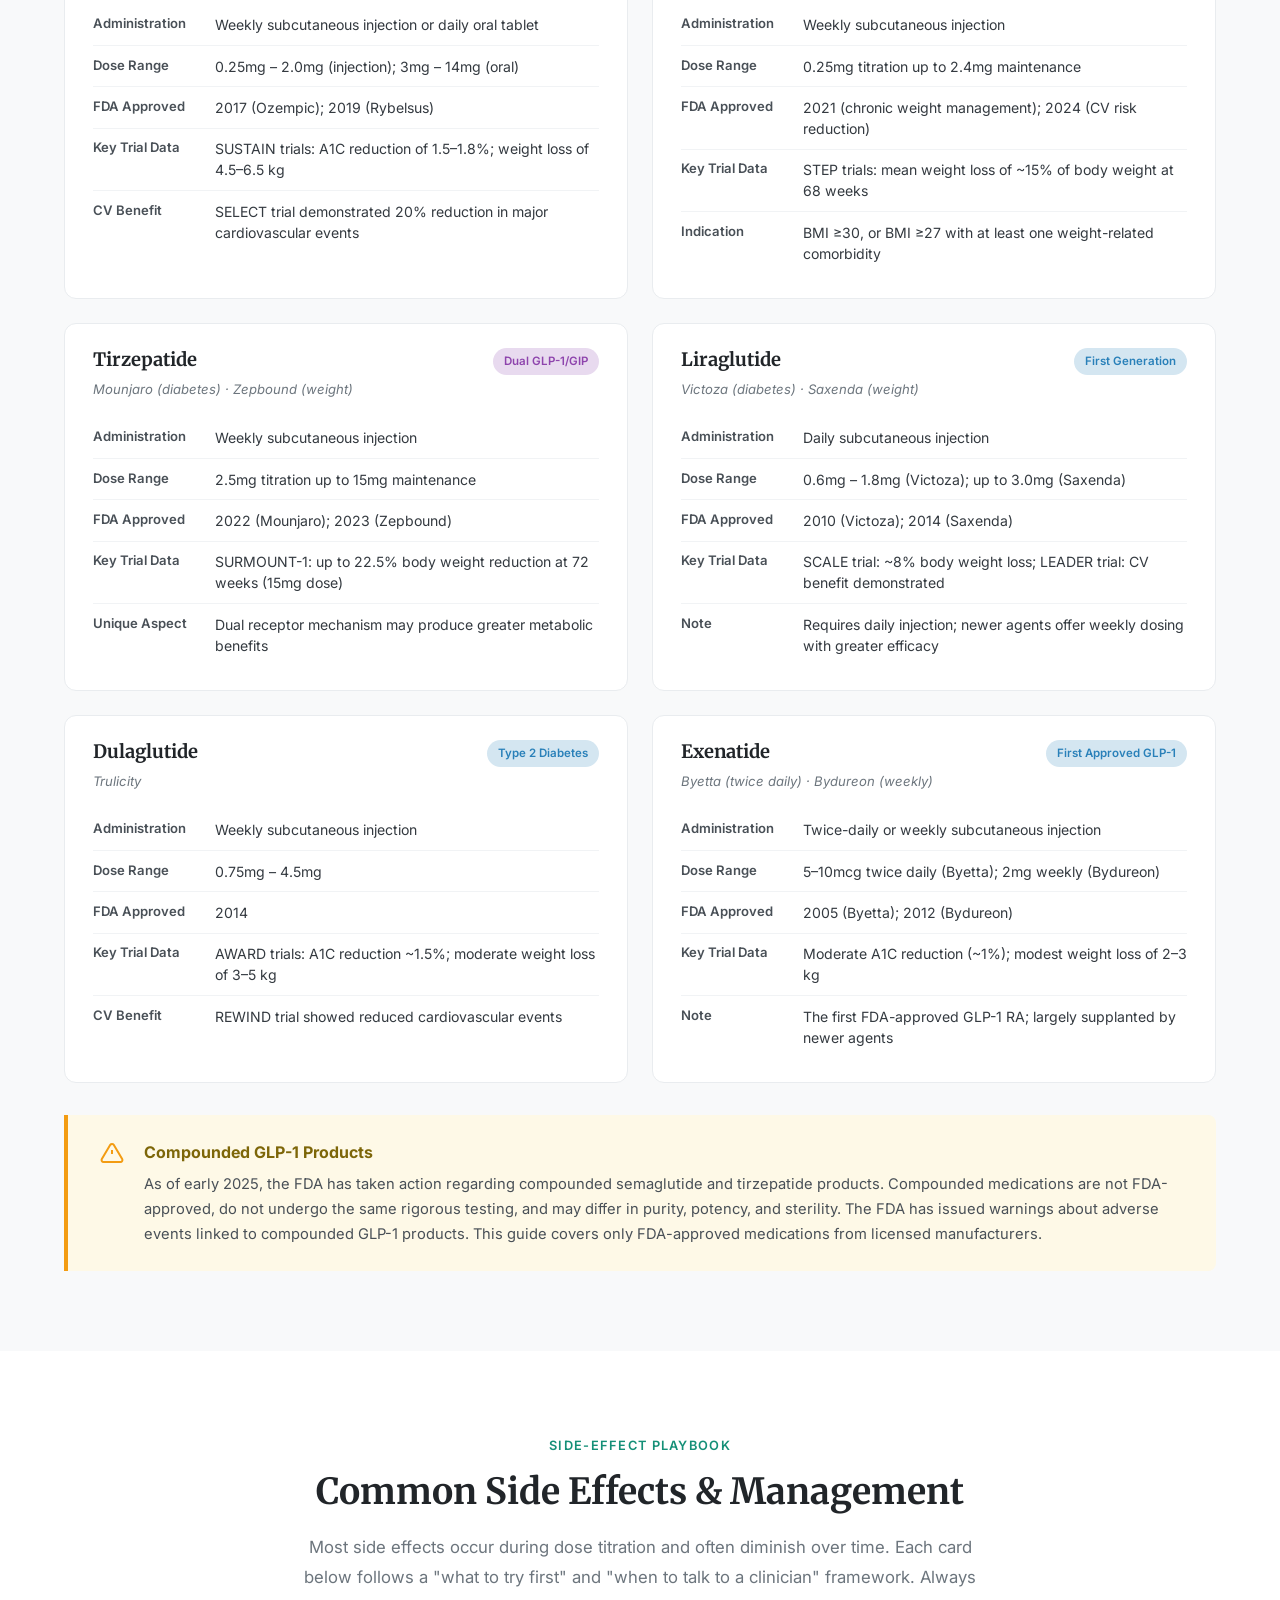
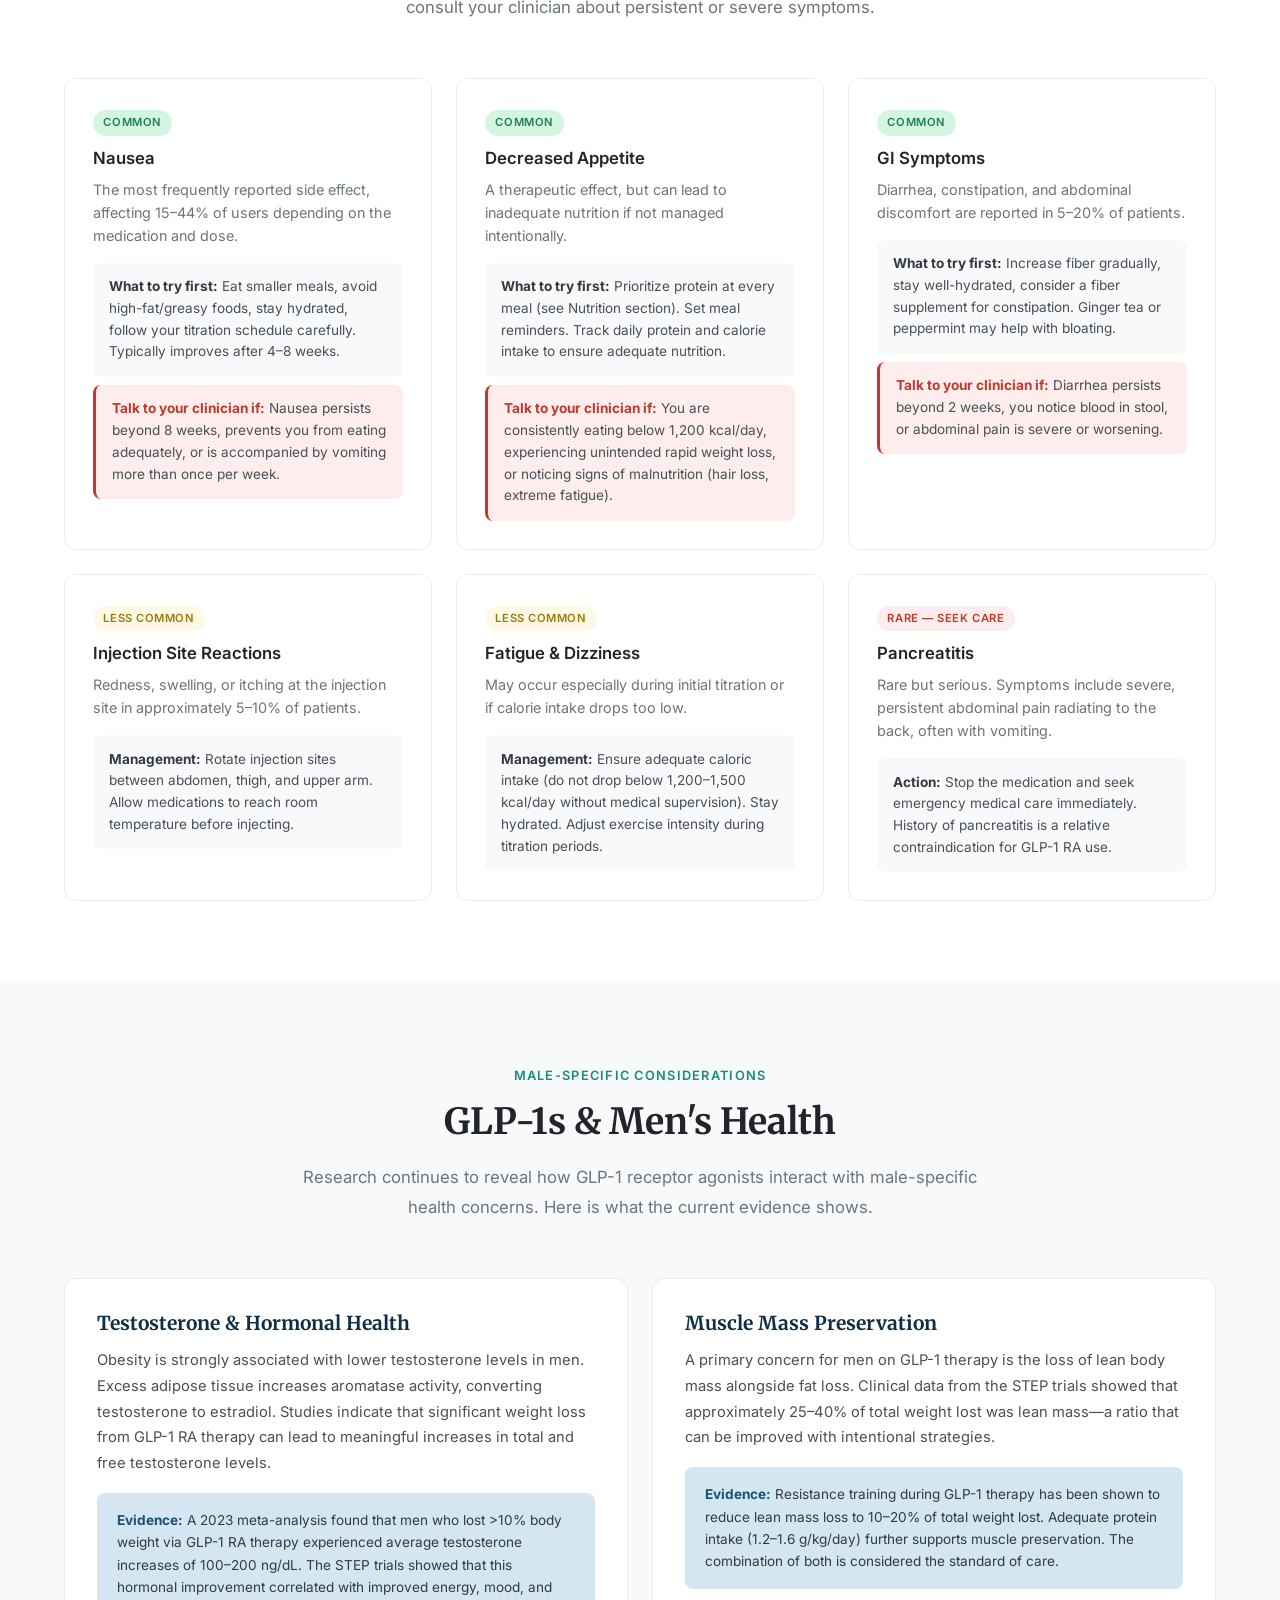
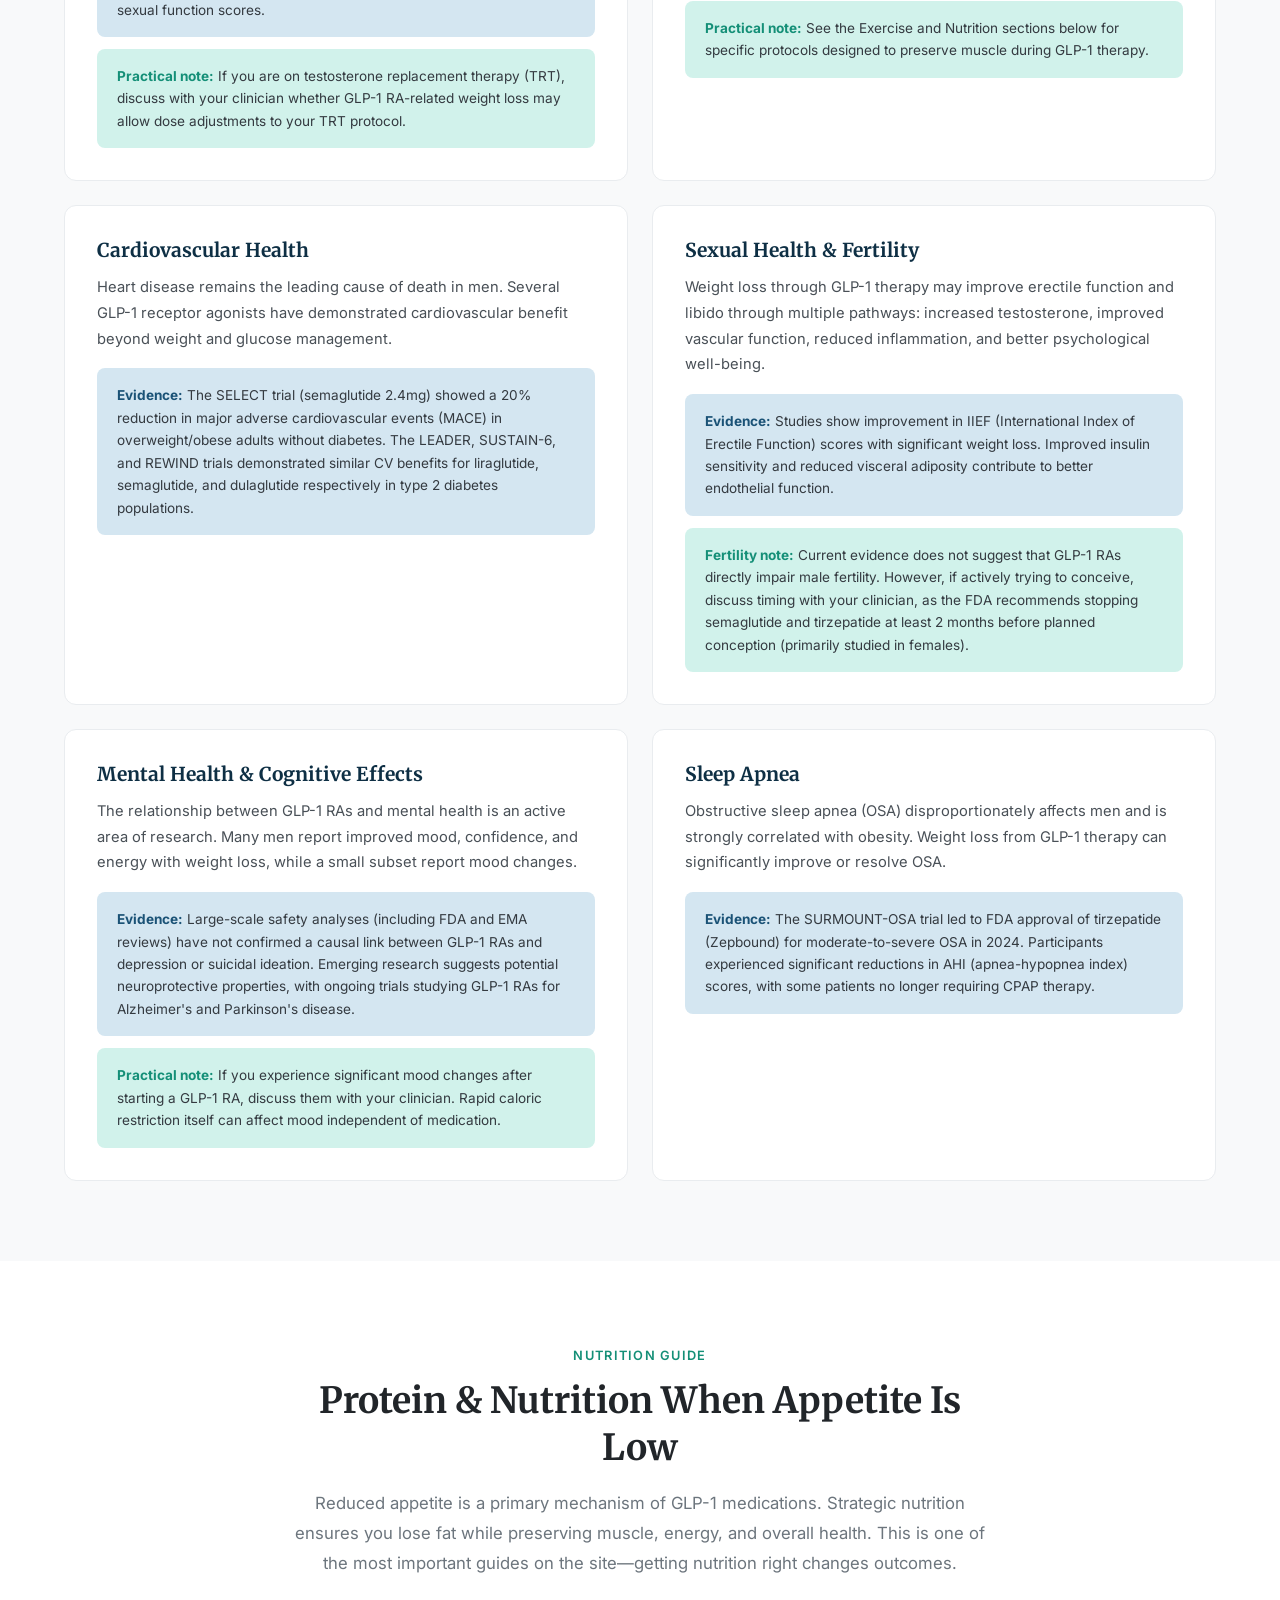
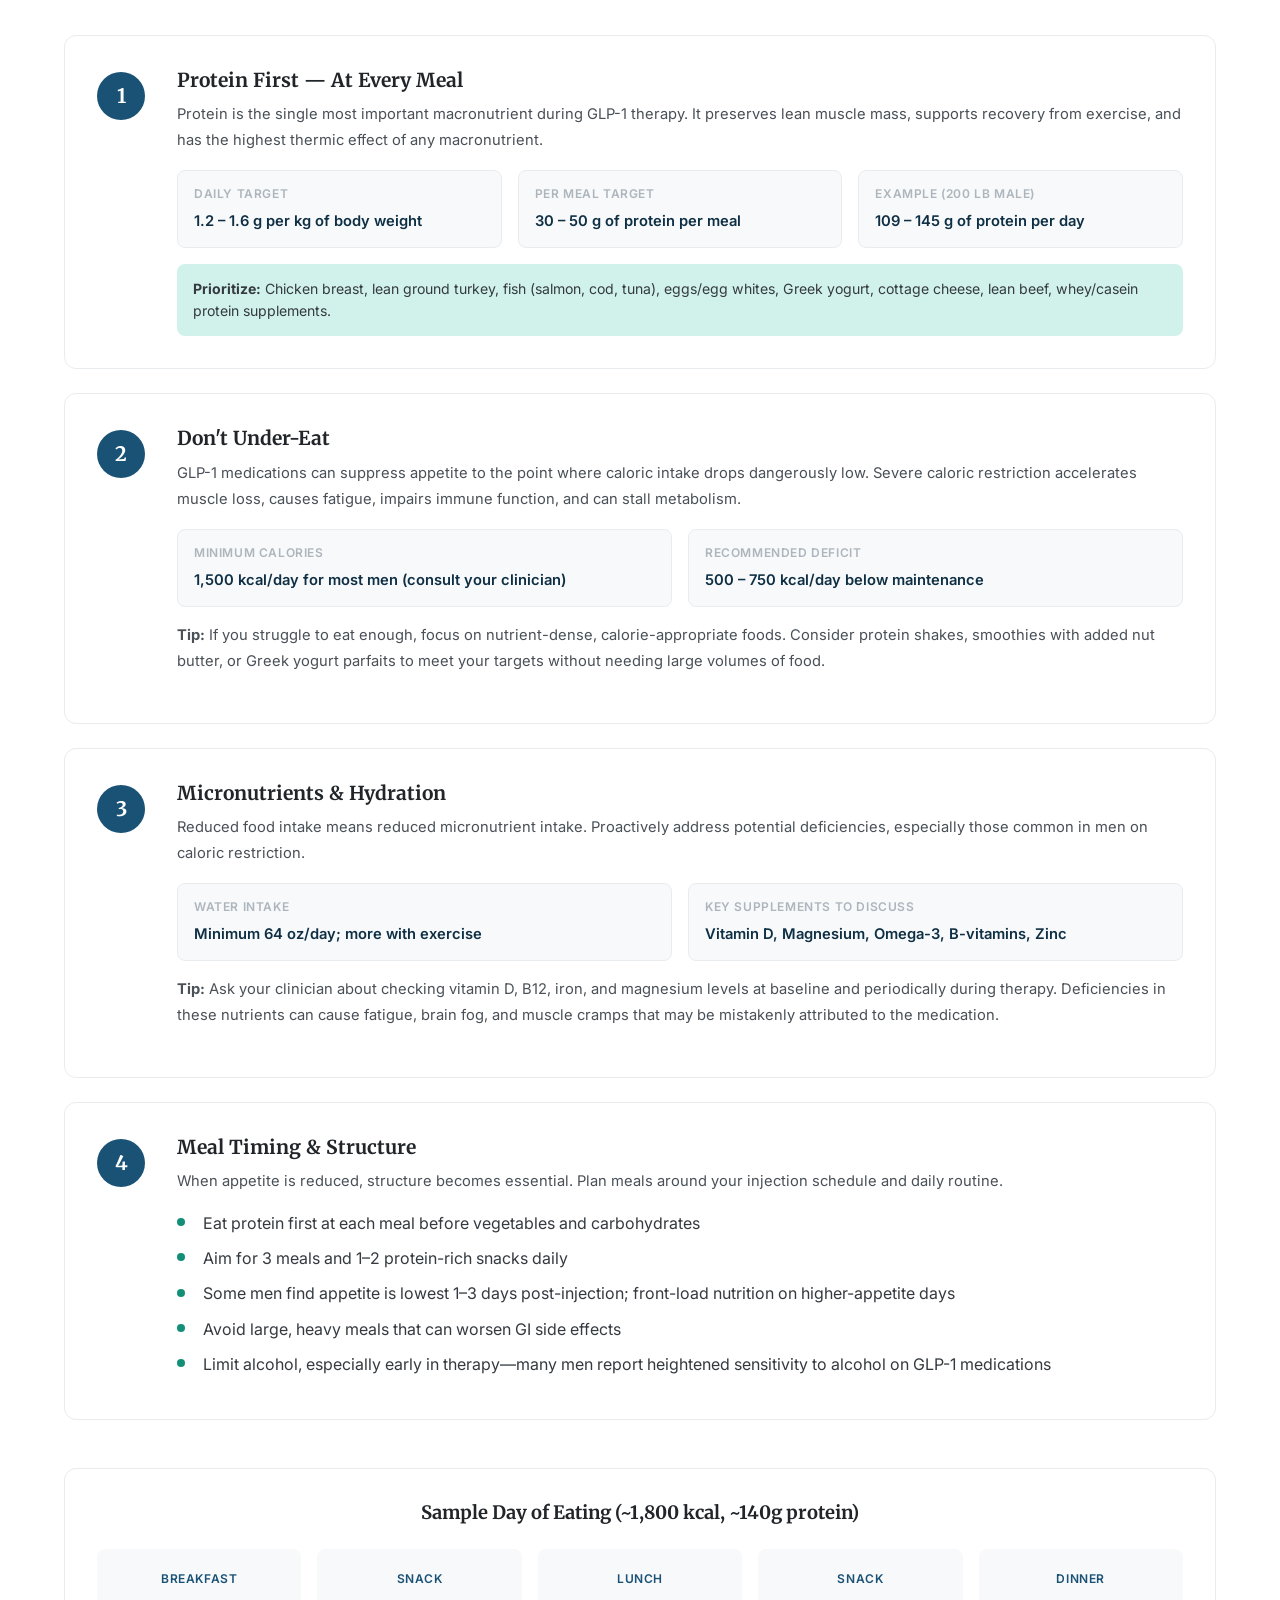
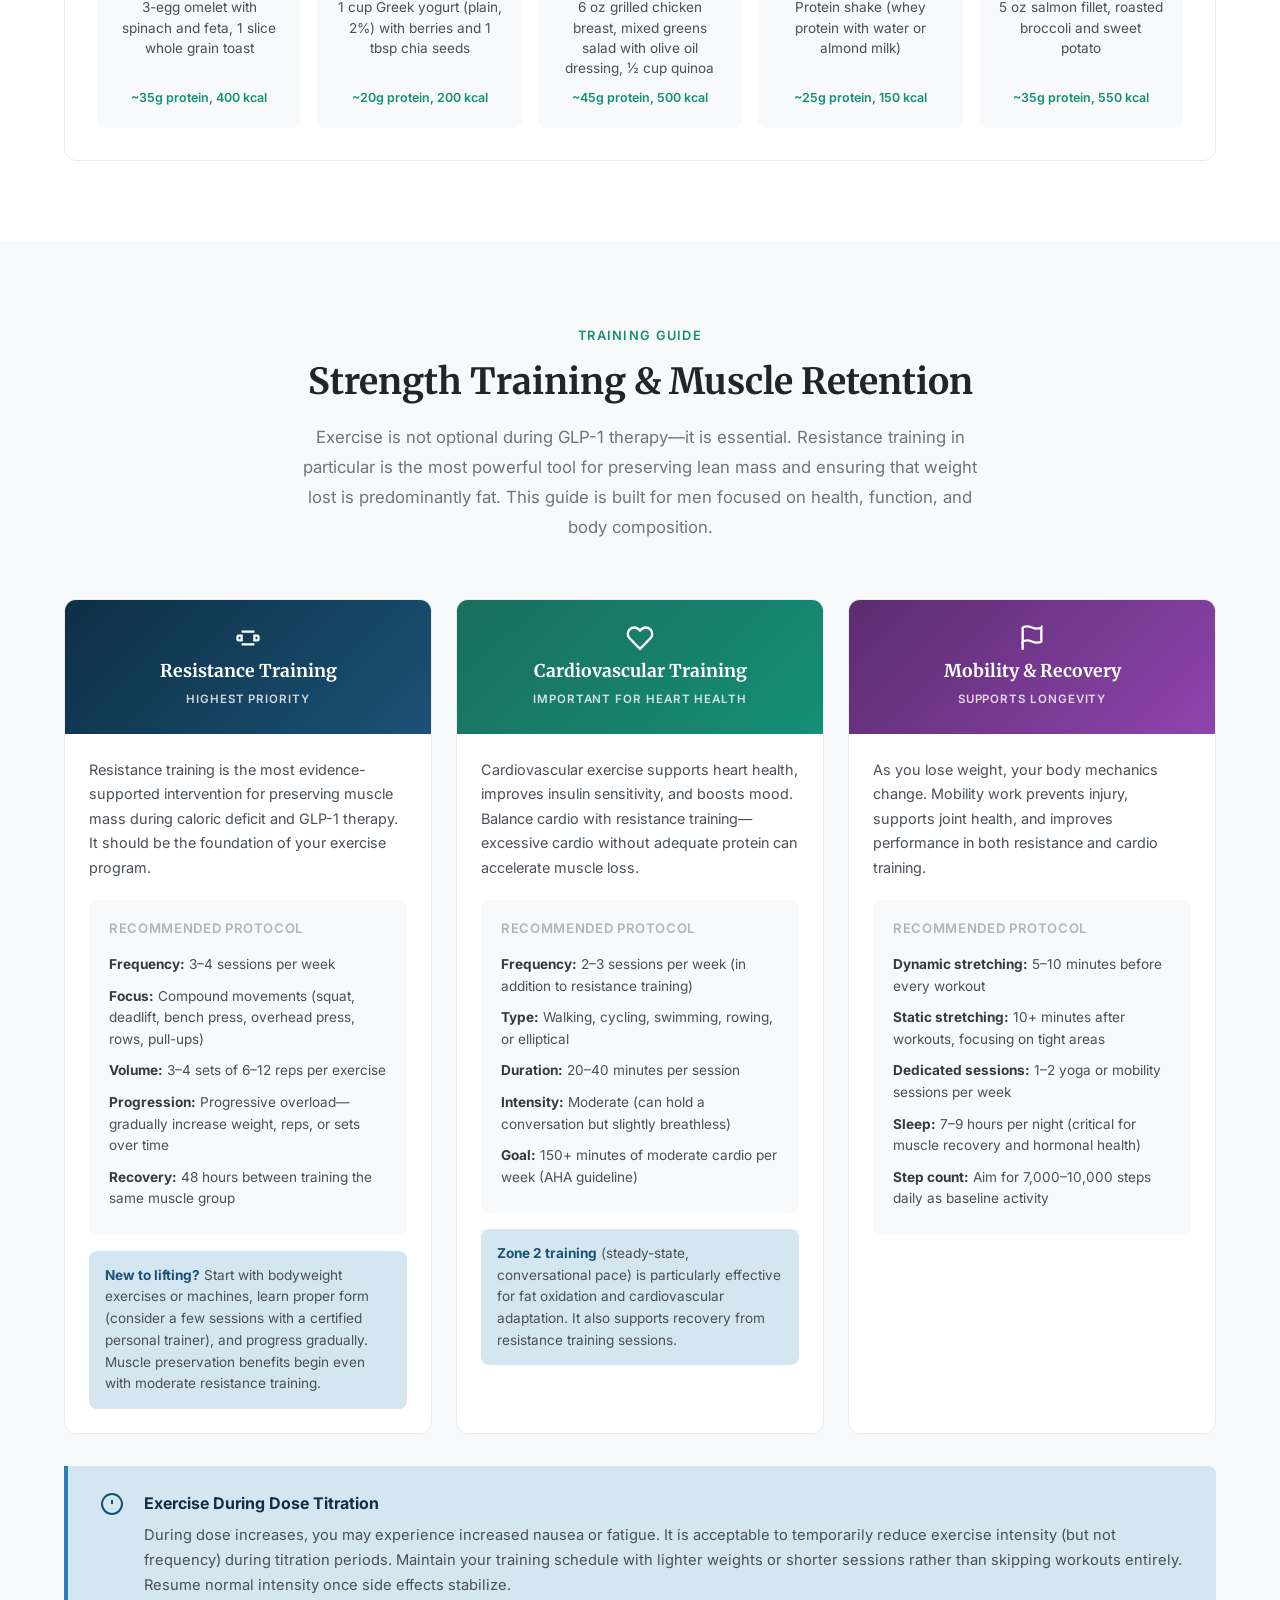
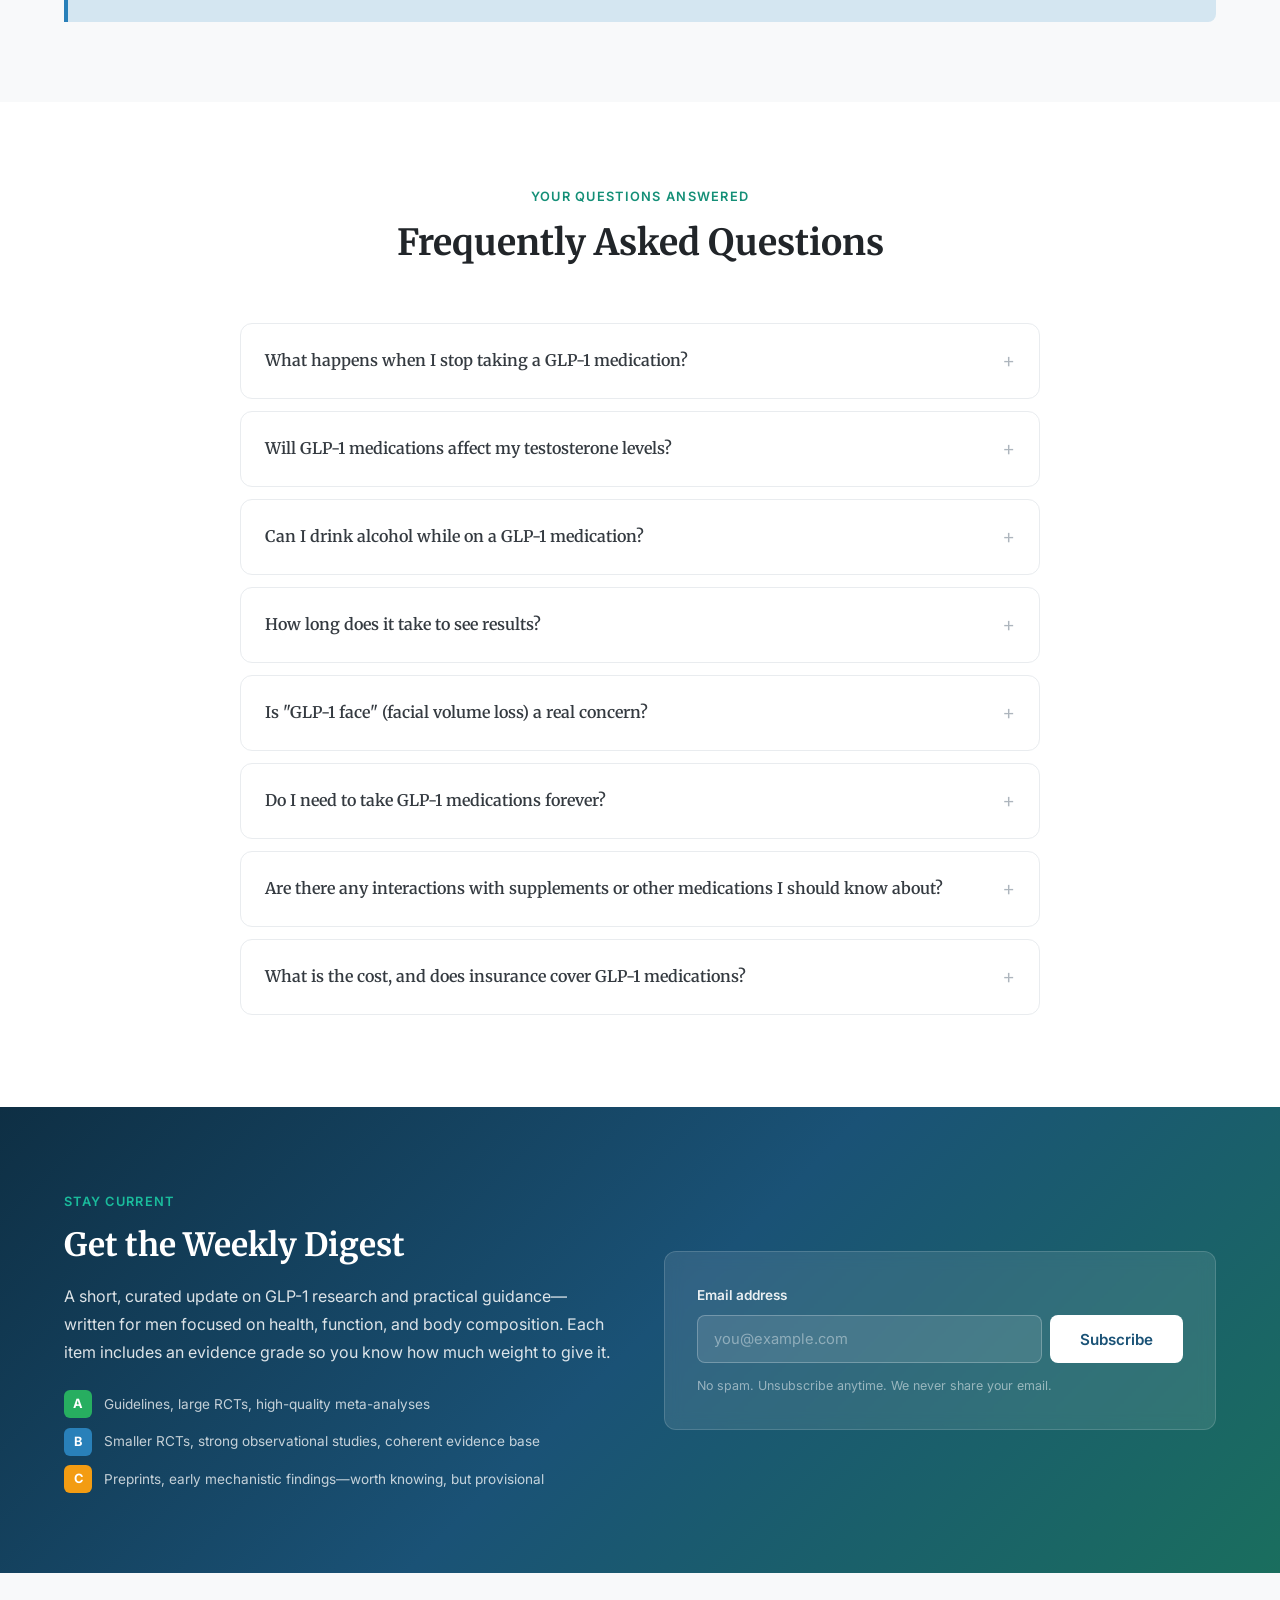
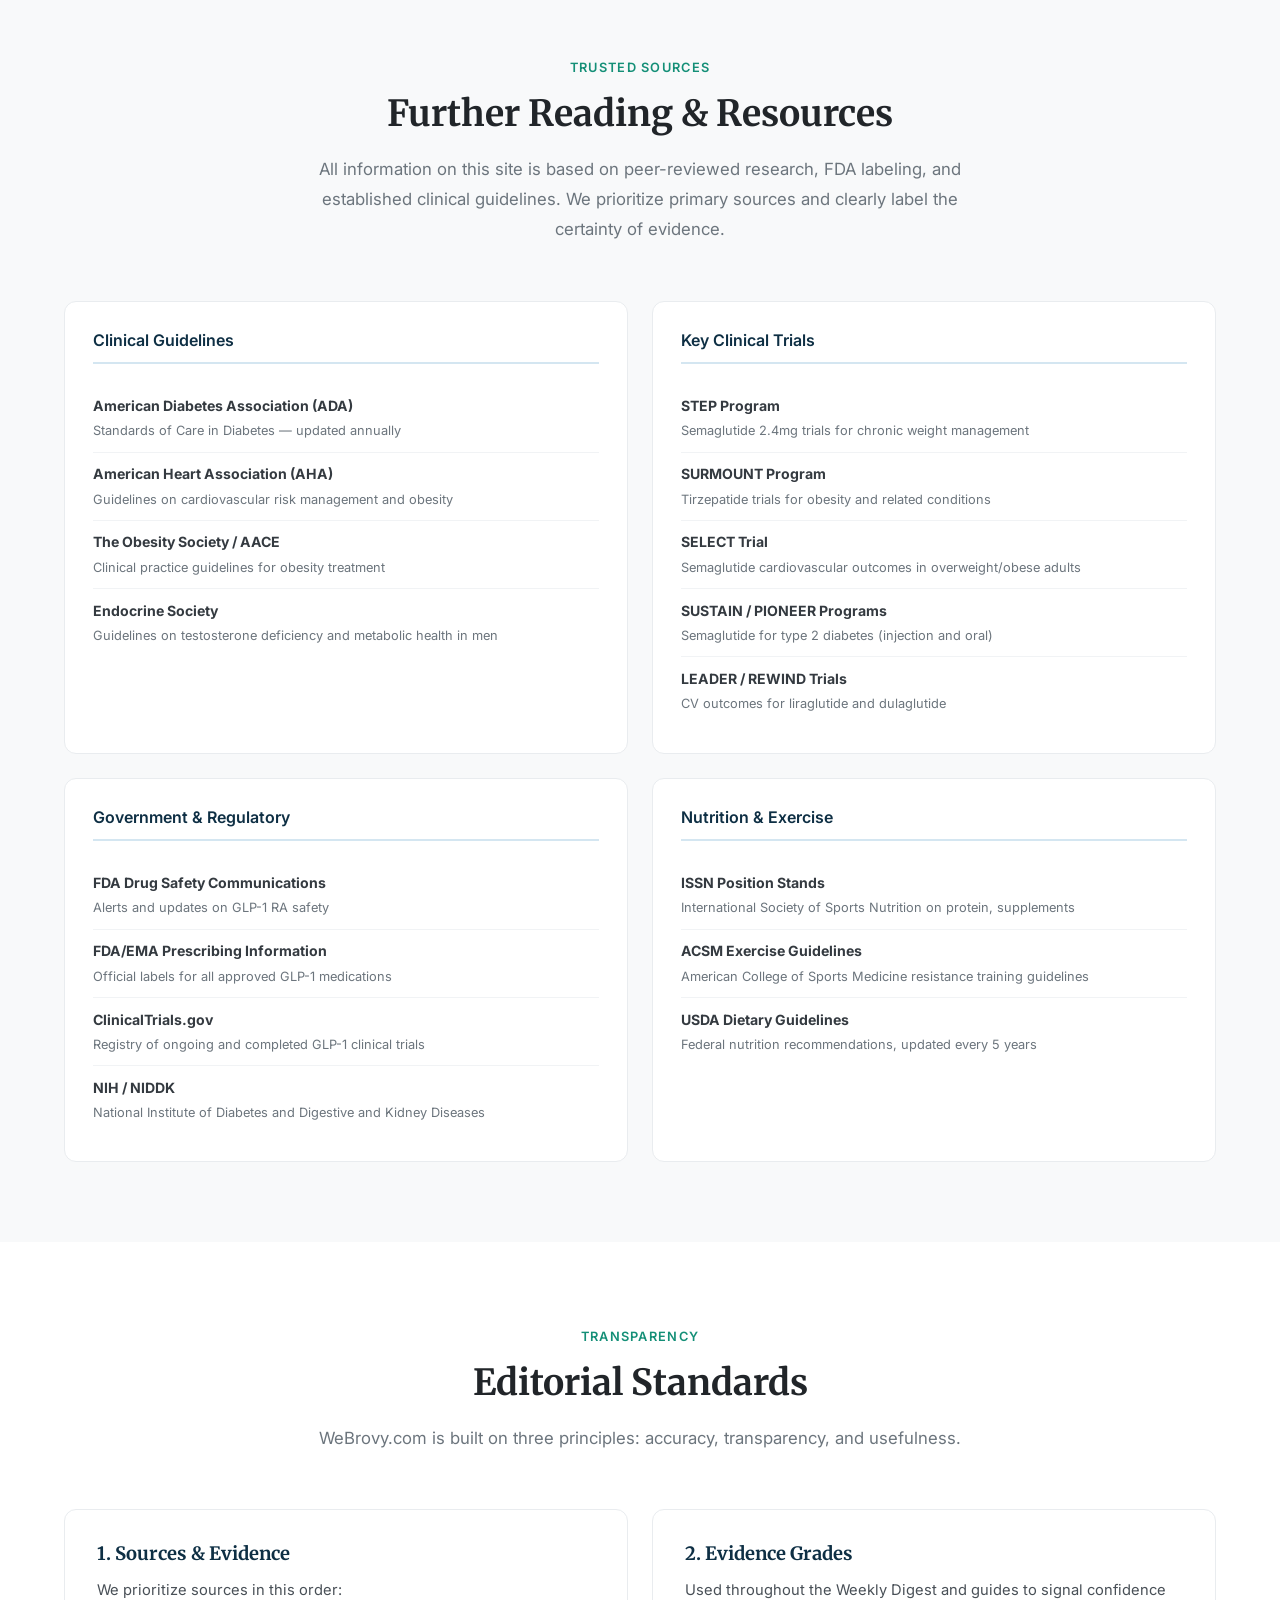
==== commit ee4f00b7: "text and icon edits below hero image" ====
--- a/index.html
+++ b/index.html
@@ -52,22 +52,6 @@
         <a href="#what-you-will-find" class="btn btn-outline">Browse Guides</a>
         <a href="#weekly-digest" class="btn btn-outline">Read the Weekly Digest</a>
       </div>
-      <div class="hero-stats">
-        <div class="stat">
-          <span class="stat-number">6</span>
-          <span class="stat-label">FDA-Approved GLP-1 Medications</span>
-        </div>
-        <div class="stat-divider"></div>
-        <div class="stat">
-          <span class="stat-number">15-22%</span>
-          <span class="stat-label">Average Body Weight Reduction</span>
-        </div>
-        <div class="stat-divider"></div>
-        <div class="stat">
-          <span class="stat-number">2005</span>
-          <span class="stat-label">First FDA Approval Year</span>
-        </div>
-      </div>
     </div>
   </header>
 
@@ -75,25 +59,13 @@
   <section class="trust-bar">
     <div class="container">
       <div class="trust-items">
-        <div class="trust-item">
-          <svg viewBox="0 0 24 24" fill="none" stroke="currentColor" stroke-width="2"><path d="M9 12l2 2 4-4"/><path d="M12 2a10 10 0 1 0 0 20 10 10 0 0 0 0-20z"/></svg>
-          <span>FDA-Approved Medications Only</span>
-        </div>
-        <div class="trust-item">
-          <svg viewBox="0 0 24 24" fill="none" stroke="currentColor" stroke-width="2"><path d="M2 3h6a4 4 0 0 1 4 4v14a3 3 0 0 0-3-3H2z"/><path d="M22 3h-6a4 4 0 0 0-4 4v14a3 3 0 0 1 3-3h7z"/></svg>
-          <span>Primary Sources Cited</span>
-        </div>
         <div class="trust-item">
           <svg viewBox="0 0 24 24" fill="none" stroke="currentColor" stroke-width="2"><path d="M16 21v-2a4 4 0 0 0-4-4H6a4 4 0 0 0-4 4v2"/><circle cx="9" cy="7" r="4"/><path d="M22 21v-2a4 4 0 0 0-3-3.87"/><path d="M16 3.13a4 4 0 0 1 0 7.75"/></svg>
           <span>Built for Men</span>
         </div>
         <div class="trust-item">
-          <svg viewBox="0 0 24 24" fill="none" stroke="currentColor" stroke-width="2"><path d="M12 22s8-4 8-10V5l-8-3-8 3v7c0 6 8 10 8 10z"/></svg>
-          <span>Independent &middot; Self-Funded</span>
-        </div>
-        <div class="trust-item">
-          <svg viewBox="0 0 24 24" fill="none" stroke="currentColor" stroke-width="2"><path d="M22 12h-4l-3 9L9 3l-3 9H2"/></svg>
-          <span>Evidence Graded</span>
+          <svg viewBox="0 0 24 24" fill="none" stroke="currentColor" stroke-width="2"><path d="M12 2C6.48 2 2 6.48 2 12s4.48 10 10 10 10-4.48 10-10S17.52 2 12 2zm-1 15l-4-4 1.41-1.41L11 14.17l5.59-5.59L18 10l-7 7z"/></svg>
+          <span>Here to Help You Stay Informed</span>
         </div>
       </div>
     </div>
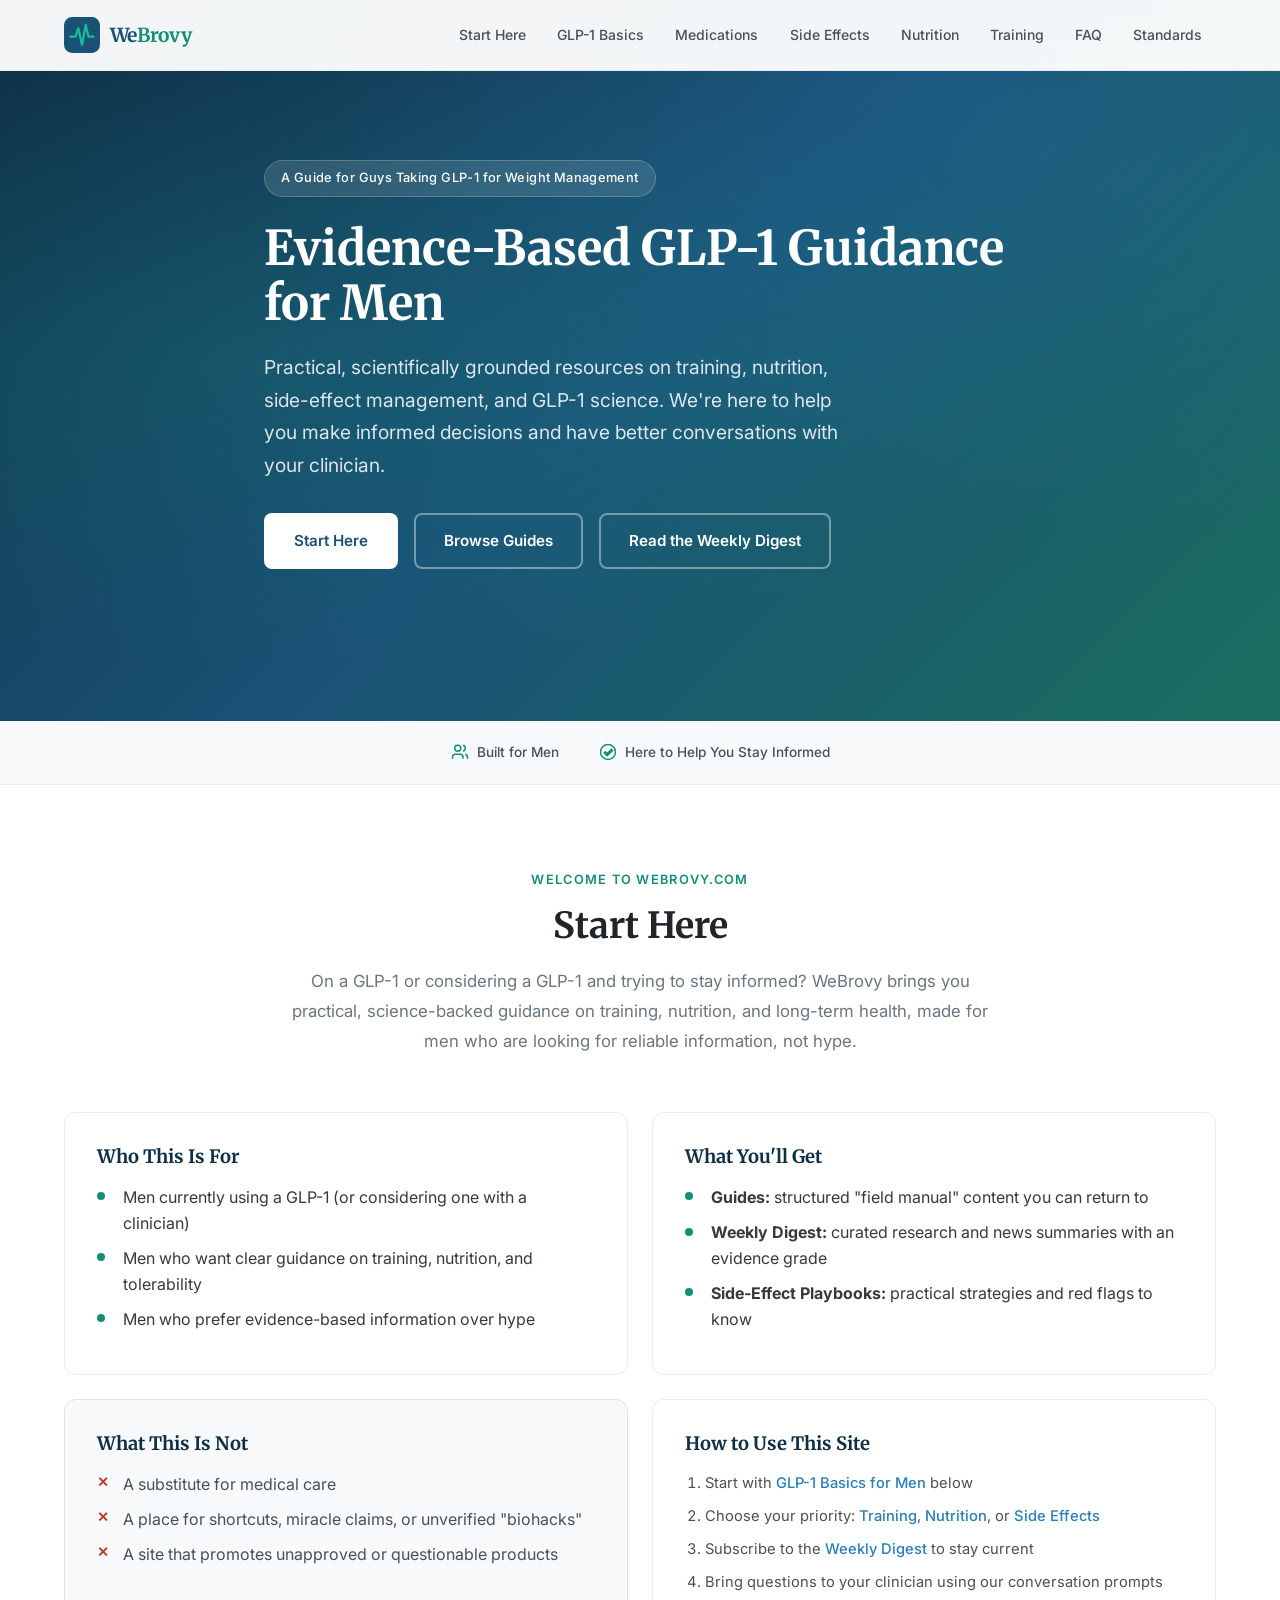
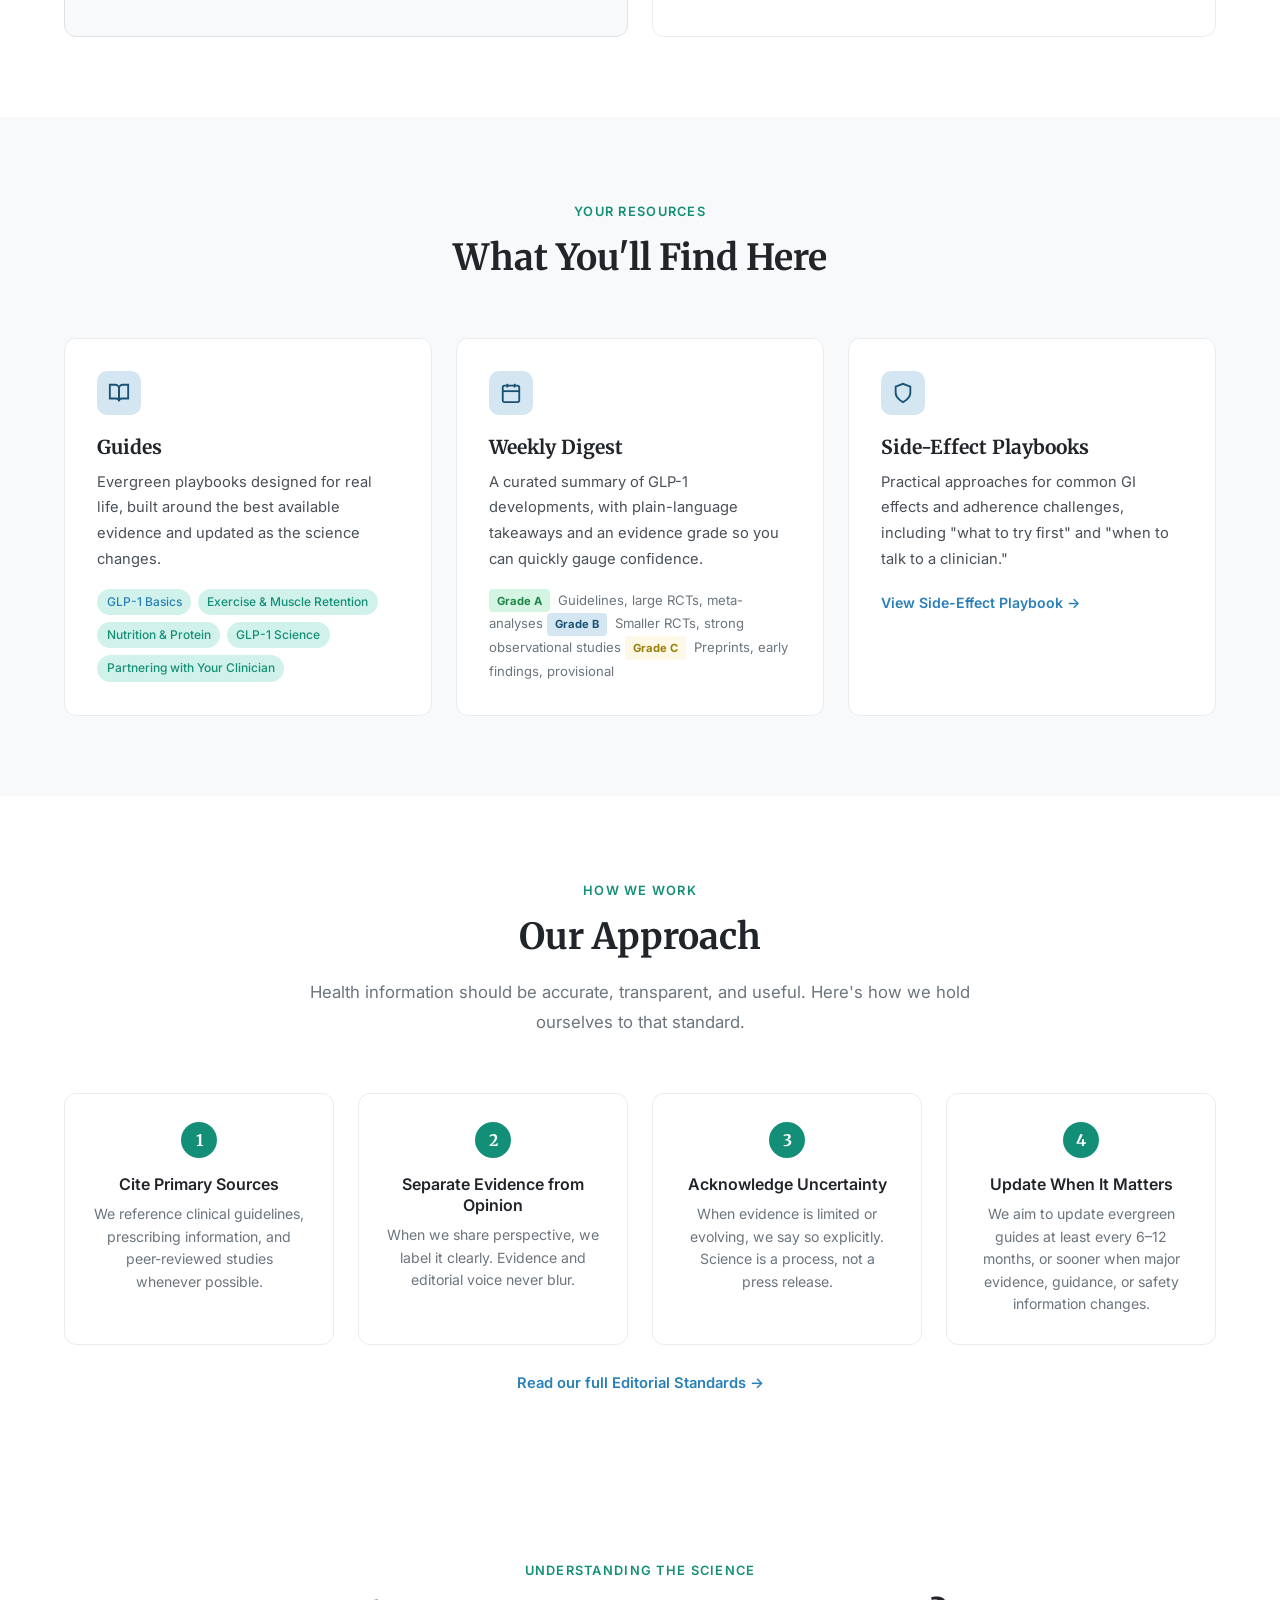
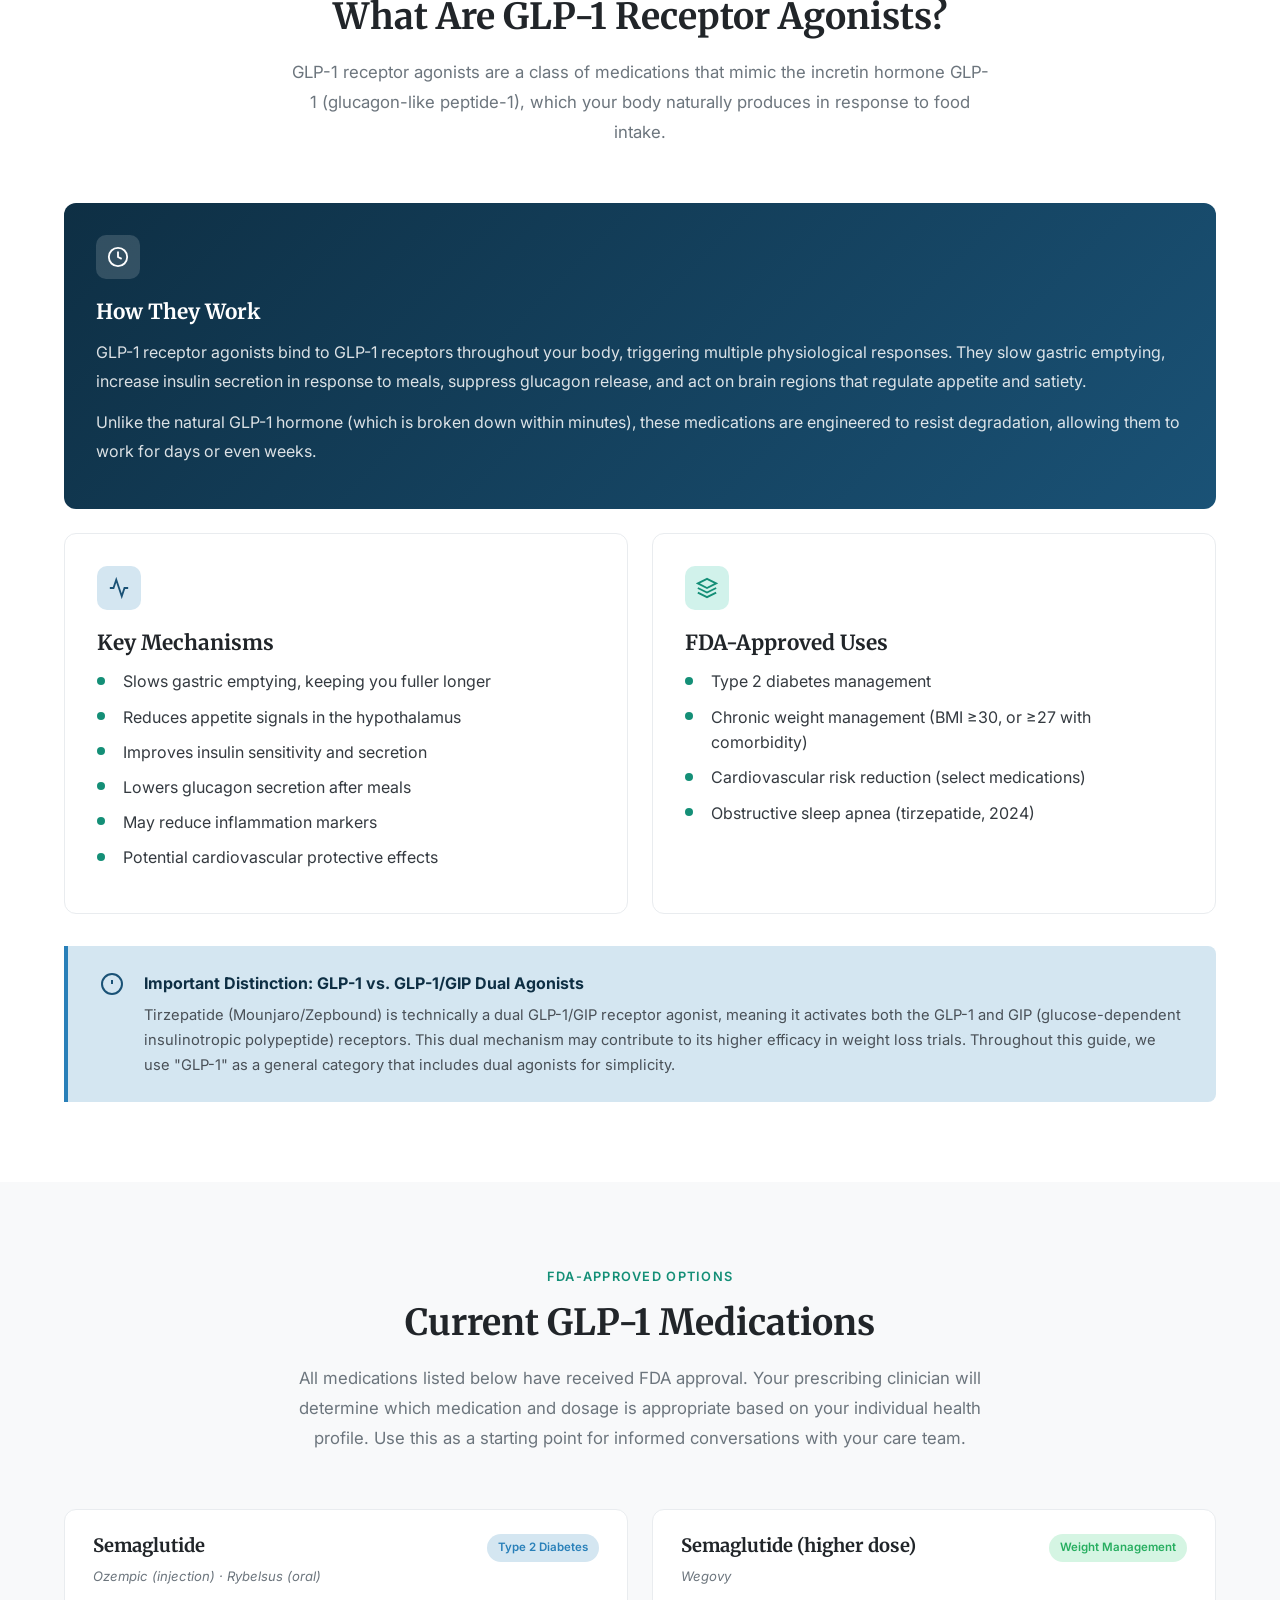
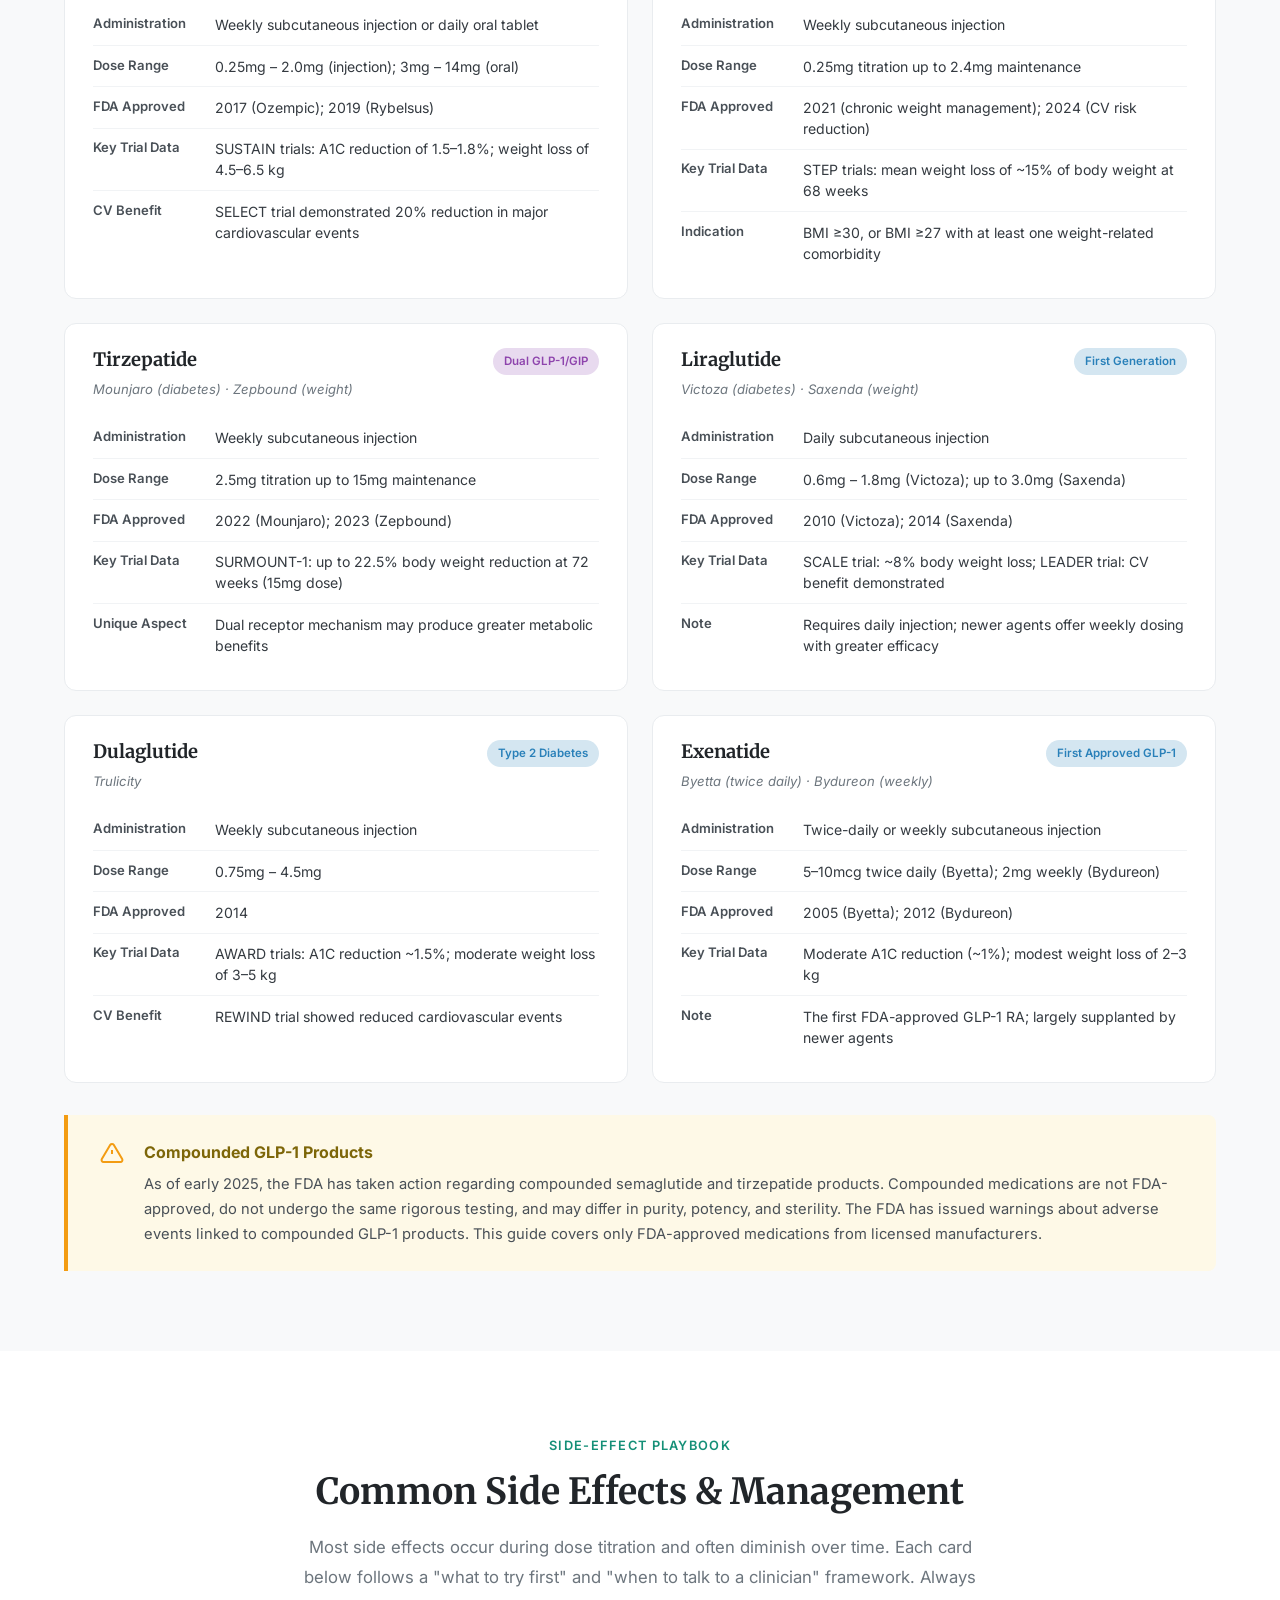
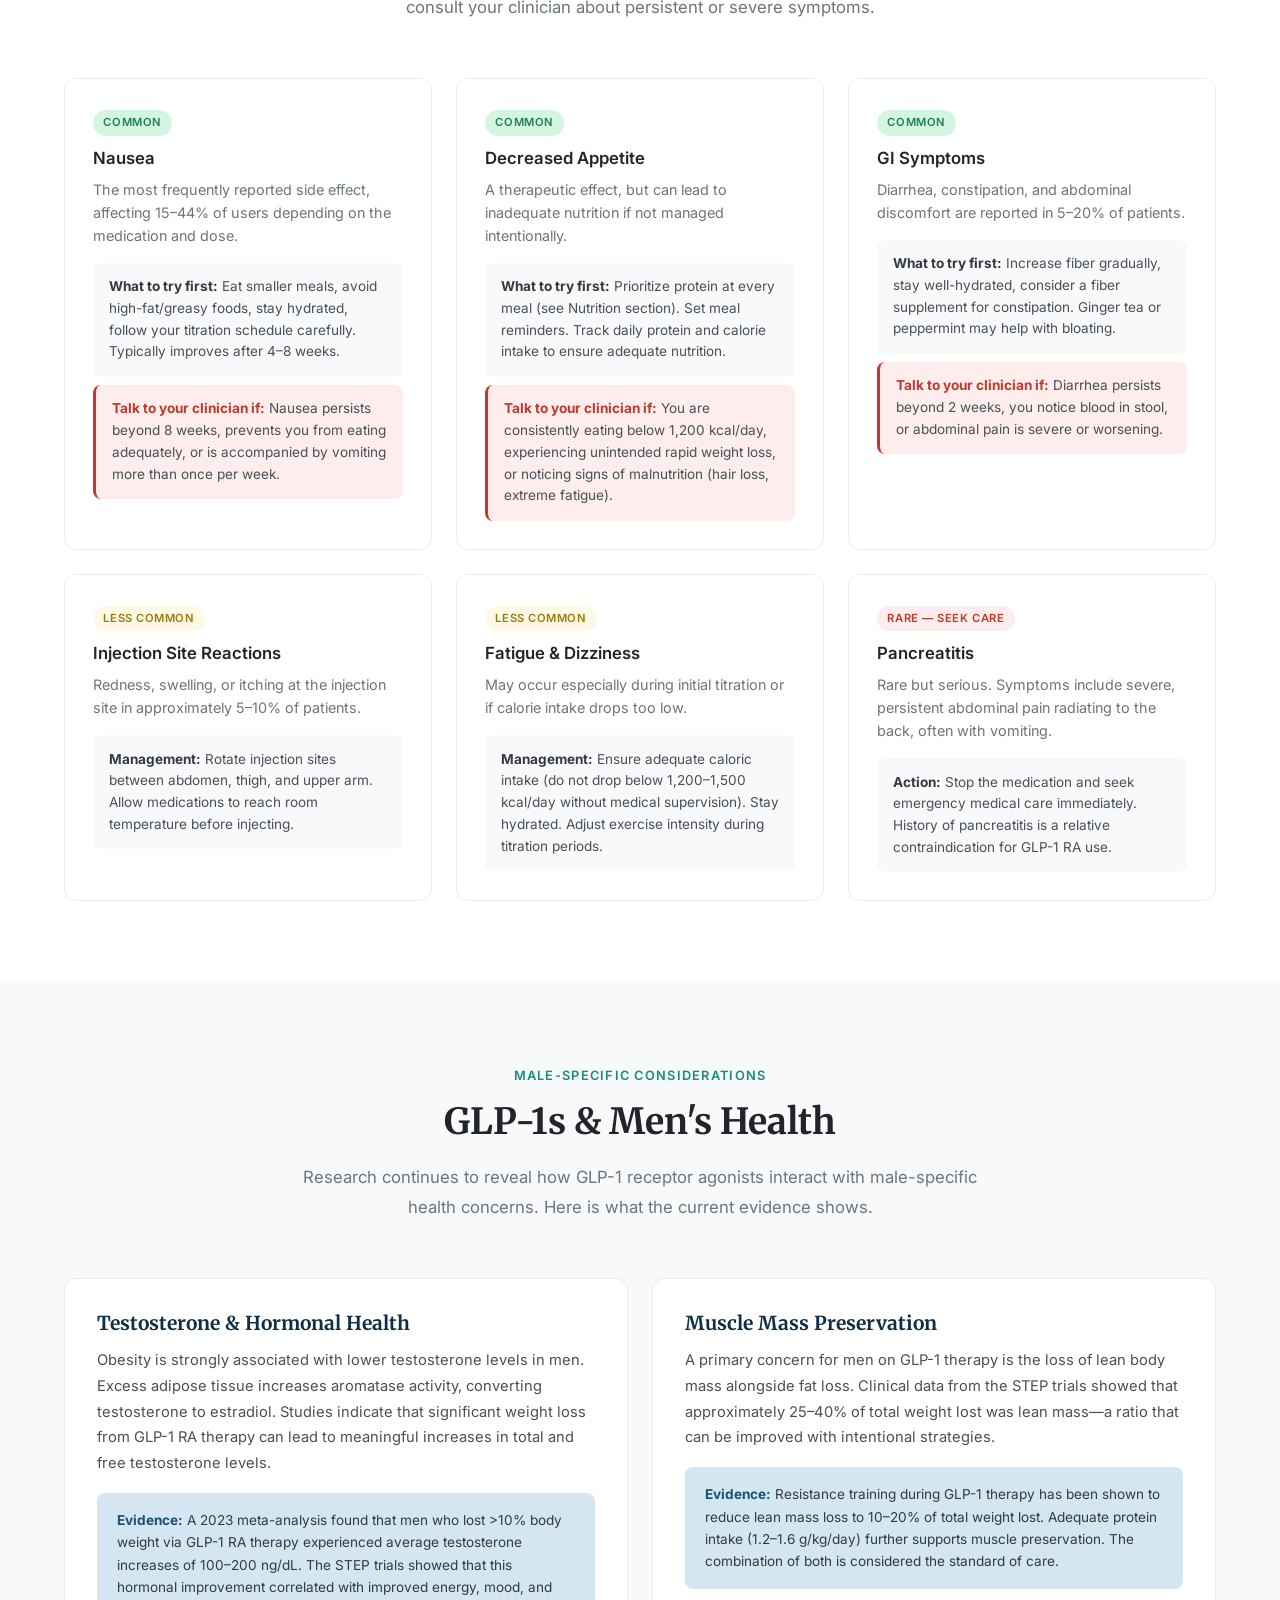
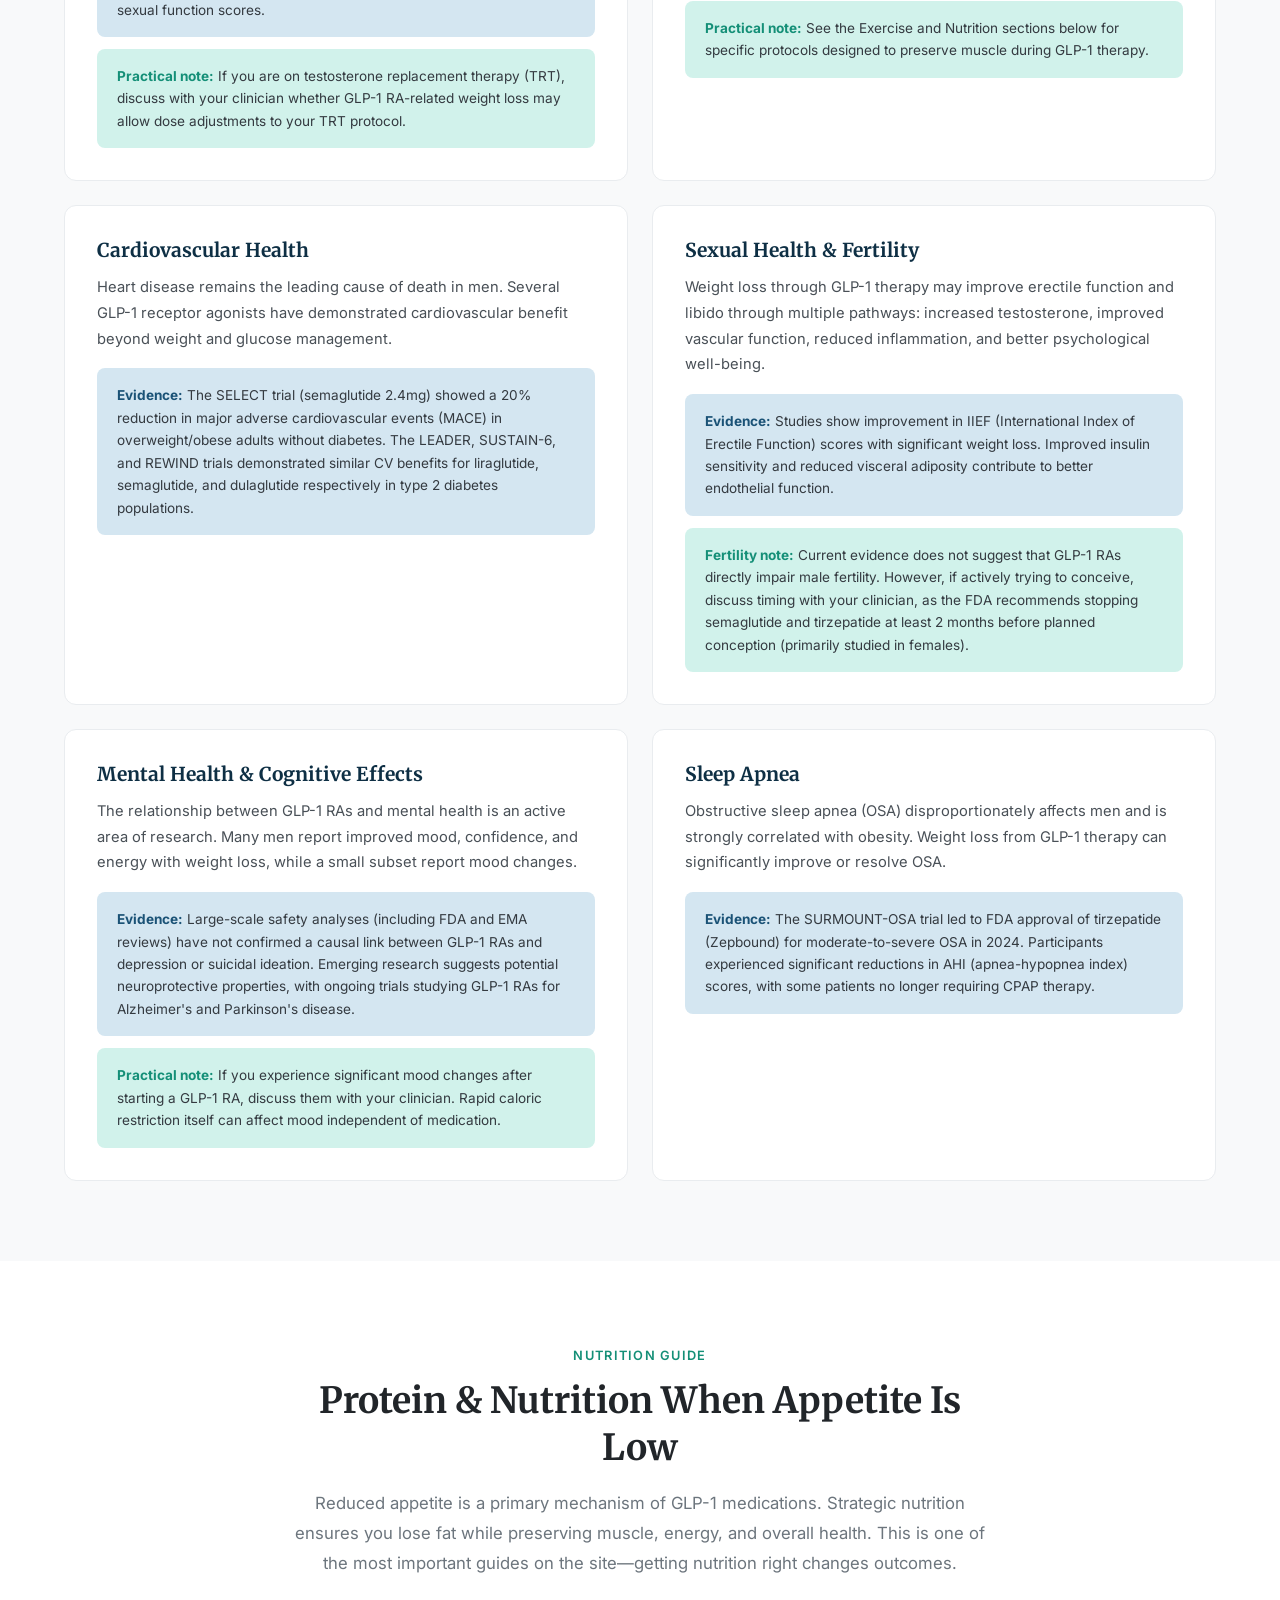
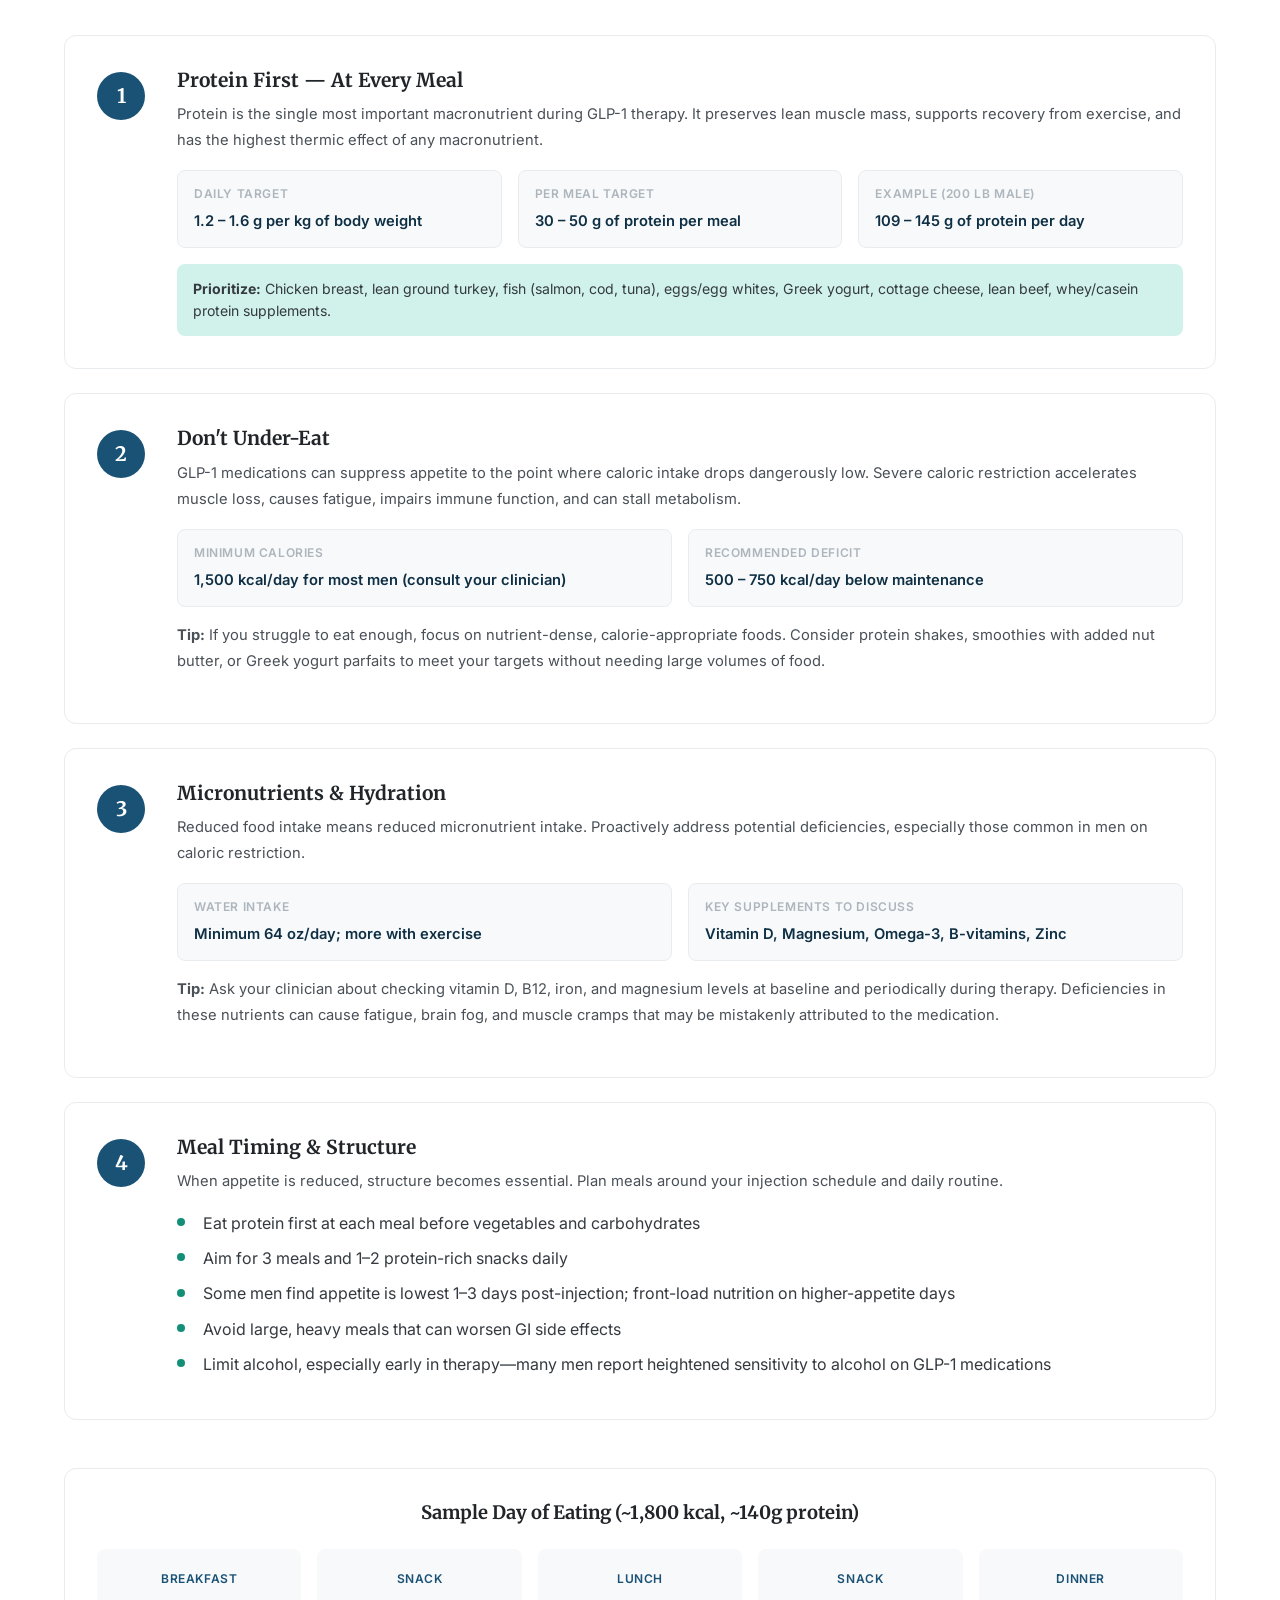
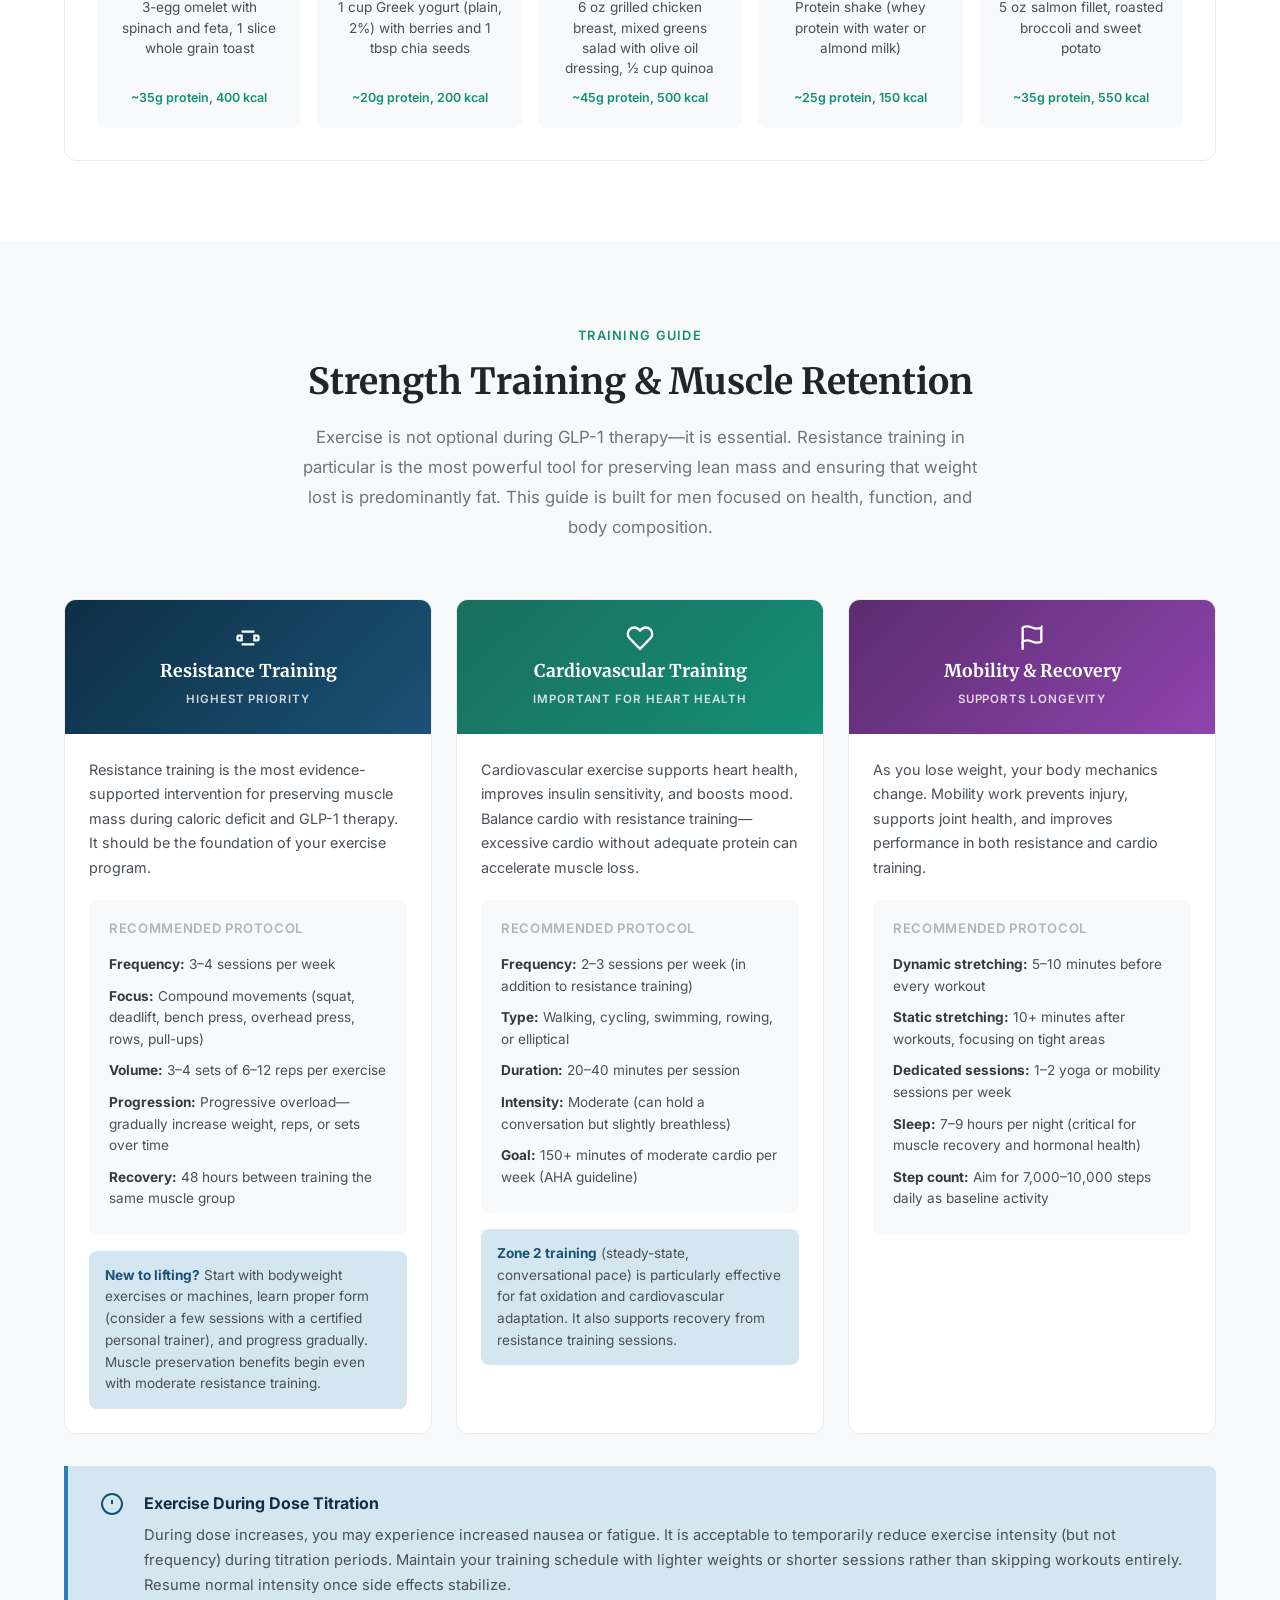
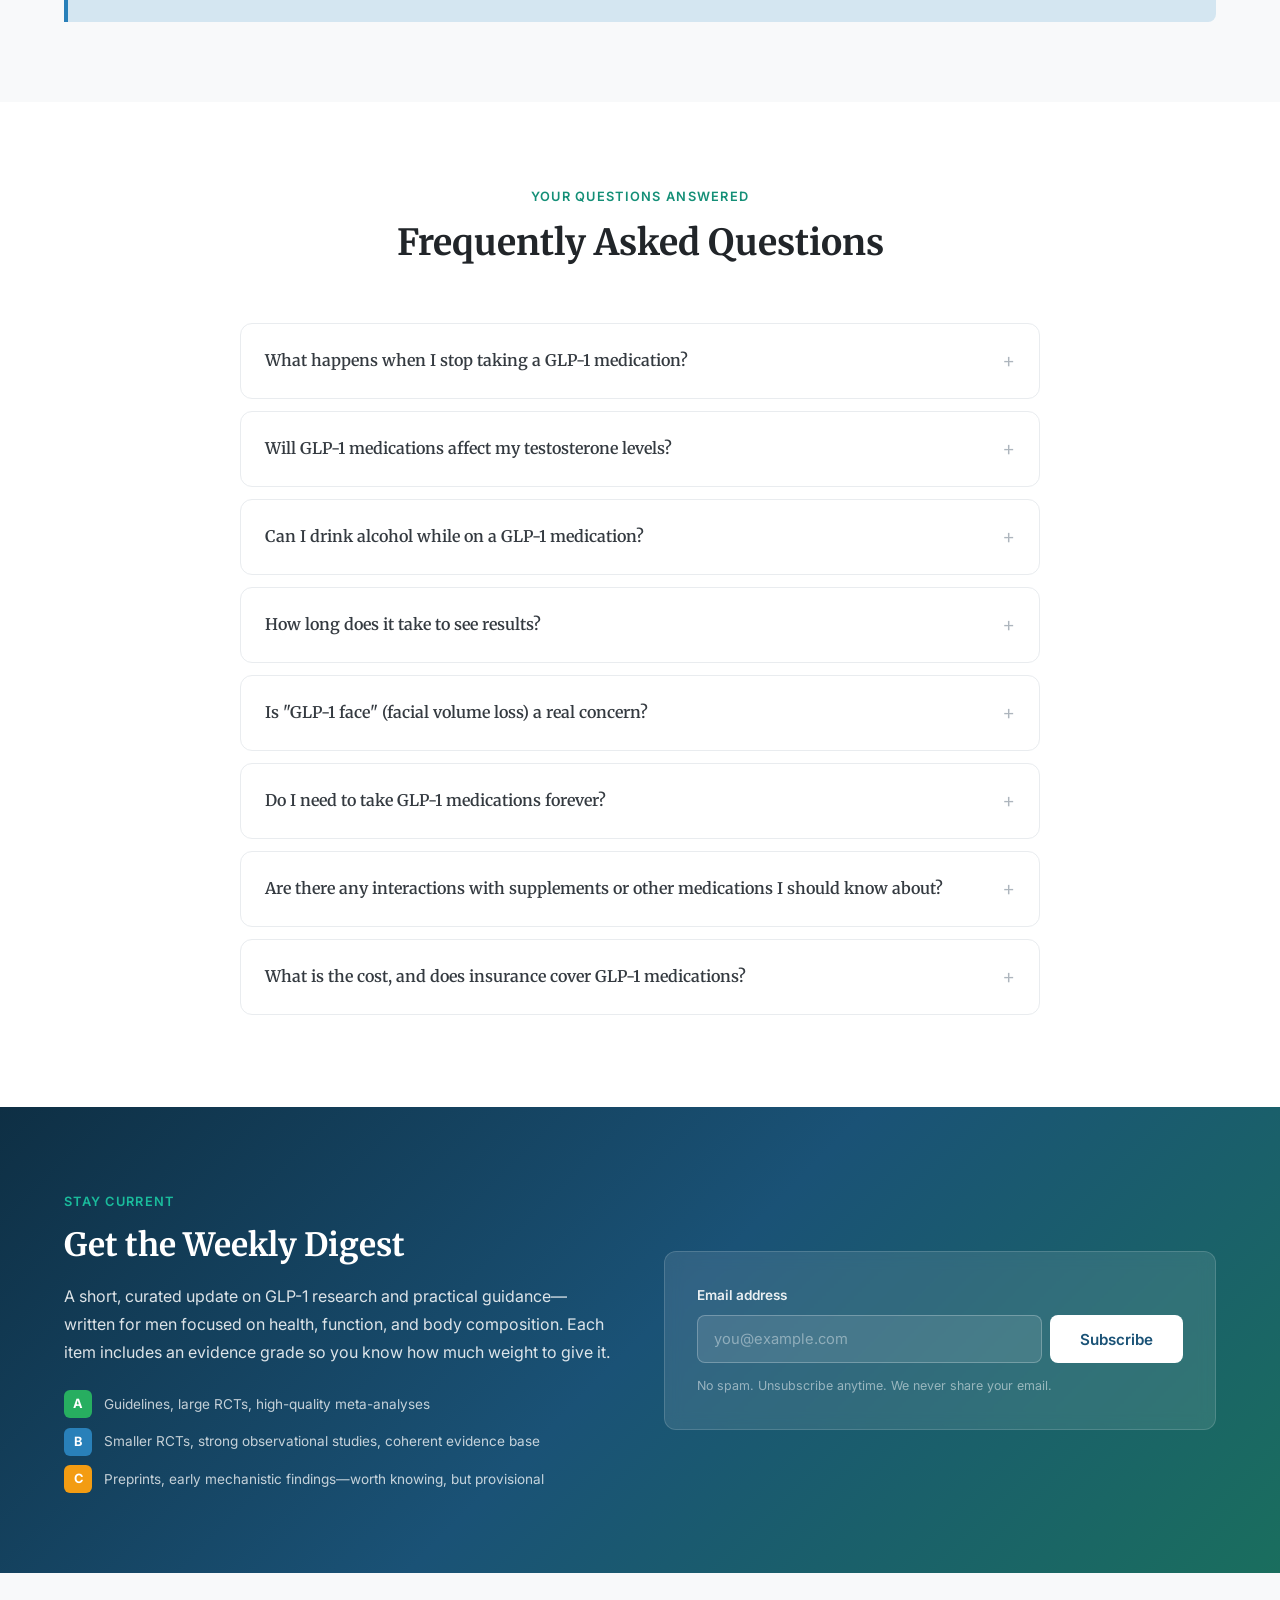
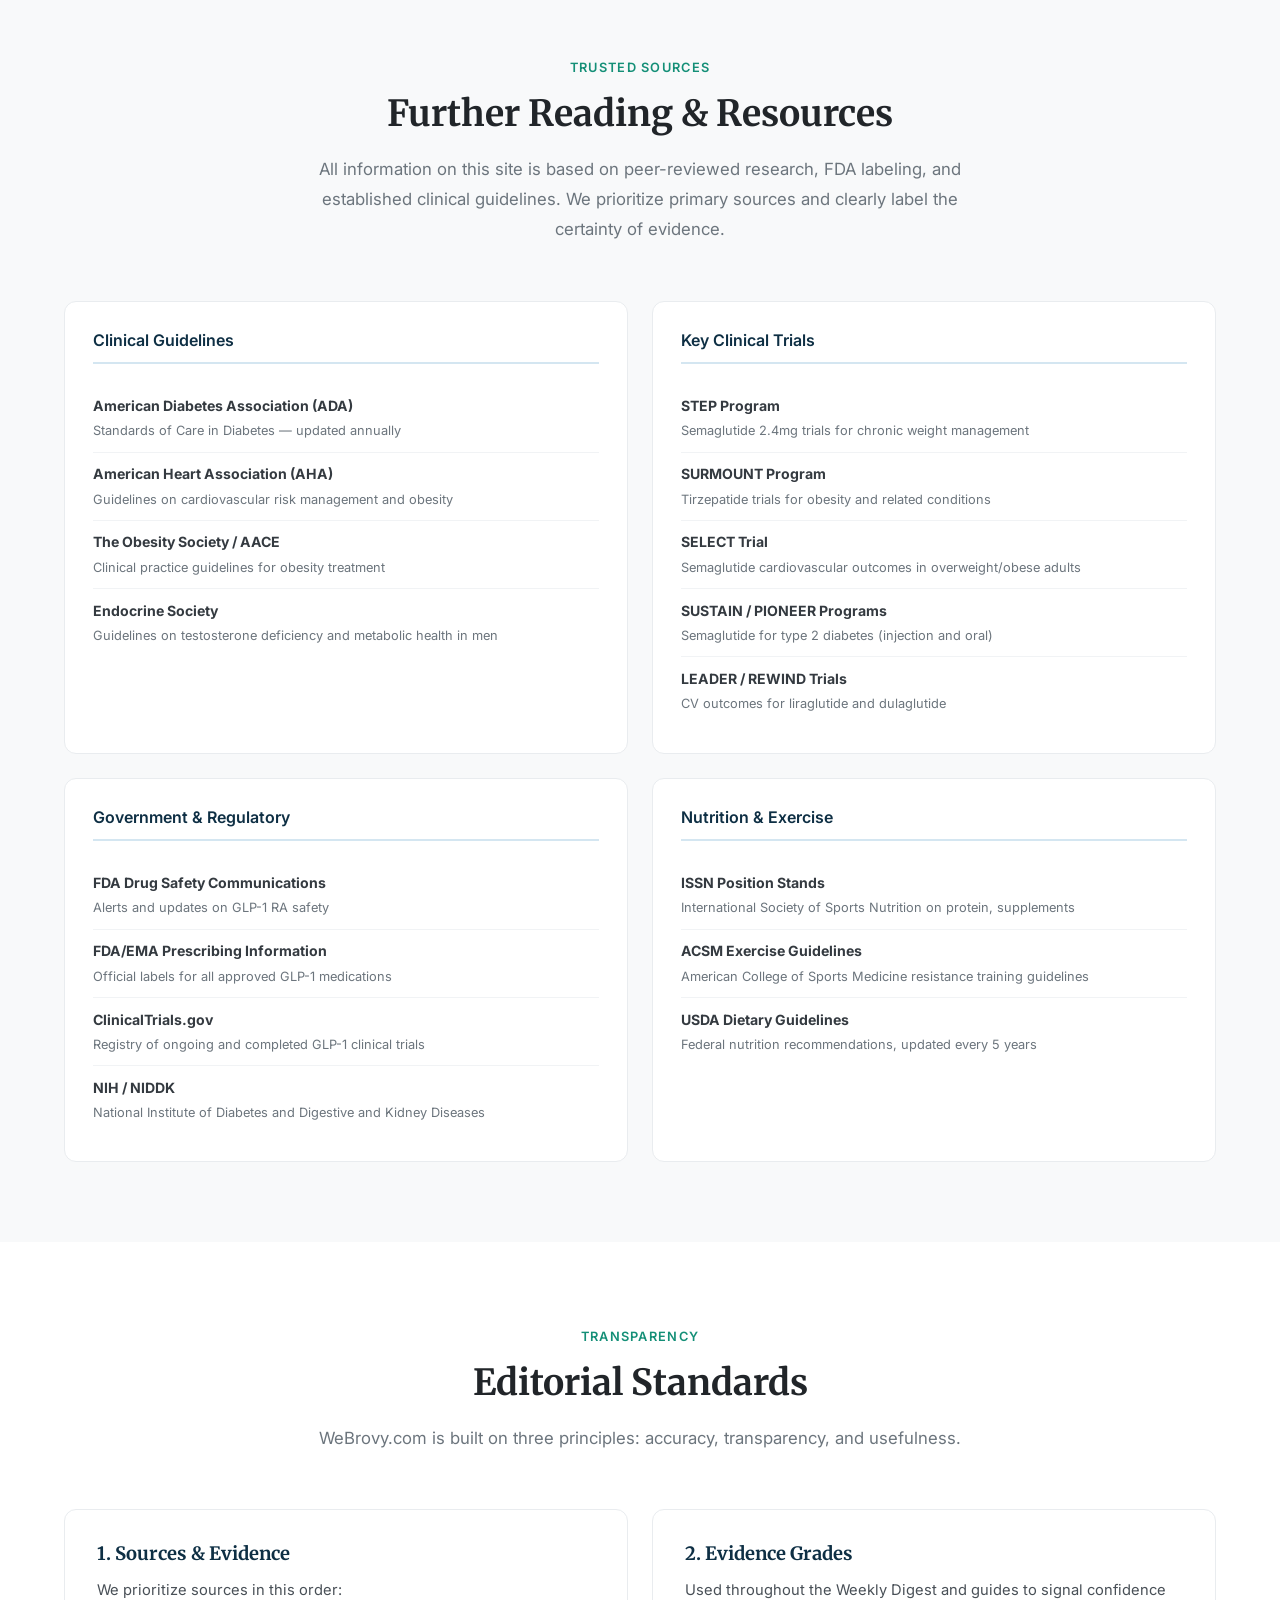
==== commit a16566c2: "added GLP-1 Basics guide page" ====
--- a/index.html
+++ b/index.html
@@ -134,6 +134,7 @@
           <h3>Guides</h3>
           <p>Evergreen playbooks designed for real life, built around the best available evidence and updated as the science changes.</p>
           <div class="fh-topics">
+            <span class="fh-topic"><a href="glp1-basics.html" target="_blank" rel="noopener noreferrer">GLP-1 Basics</a></span>
             <span class="fh-topic">Exercise &amp; Muscle Retention</span>
             <span class="fh-topic">Nutrition &amp; Protein</span>
             <span class="fh-topic">GLP-1 Science</span>
